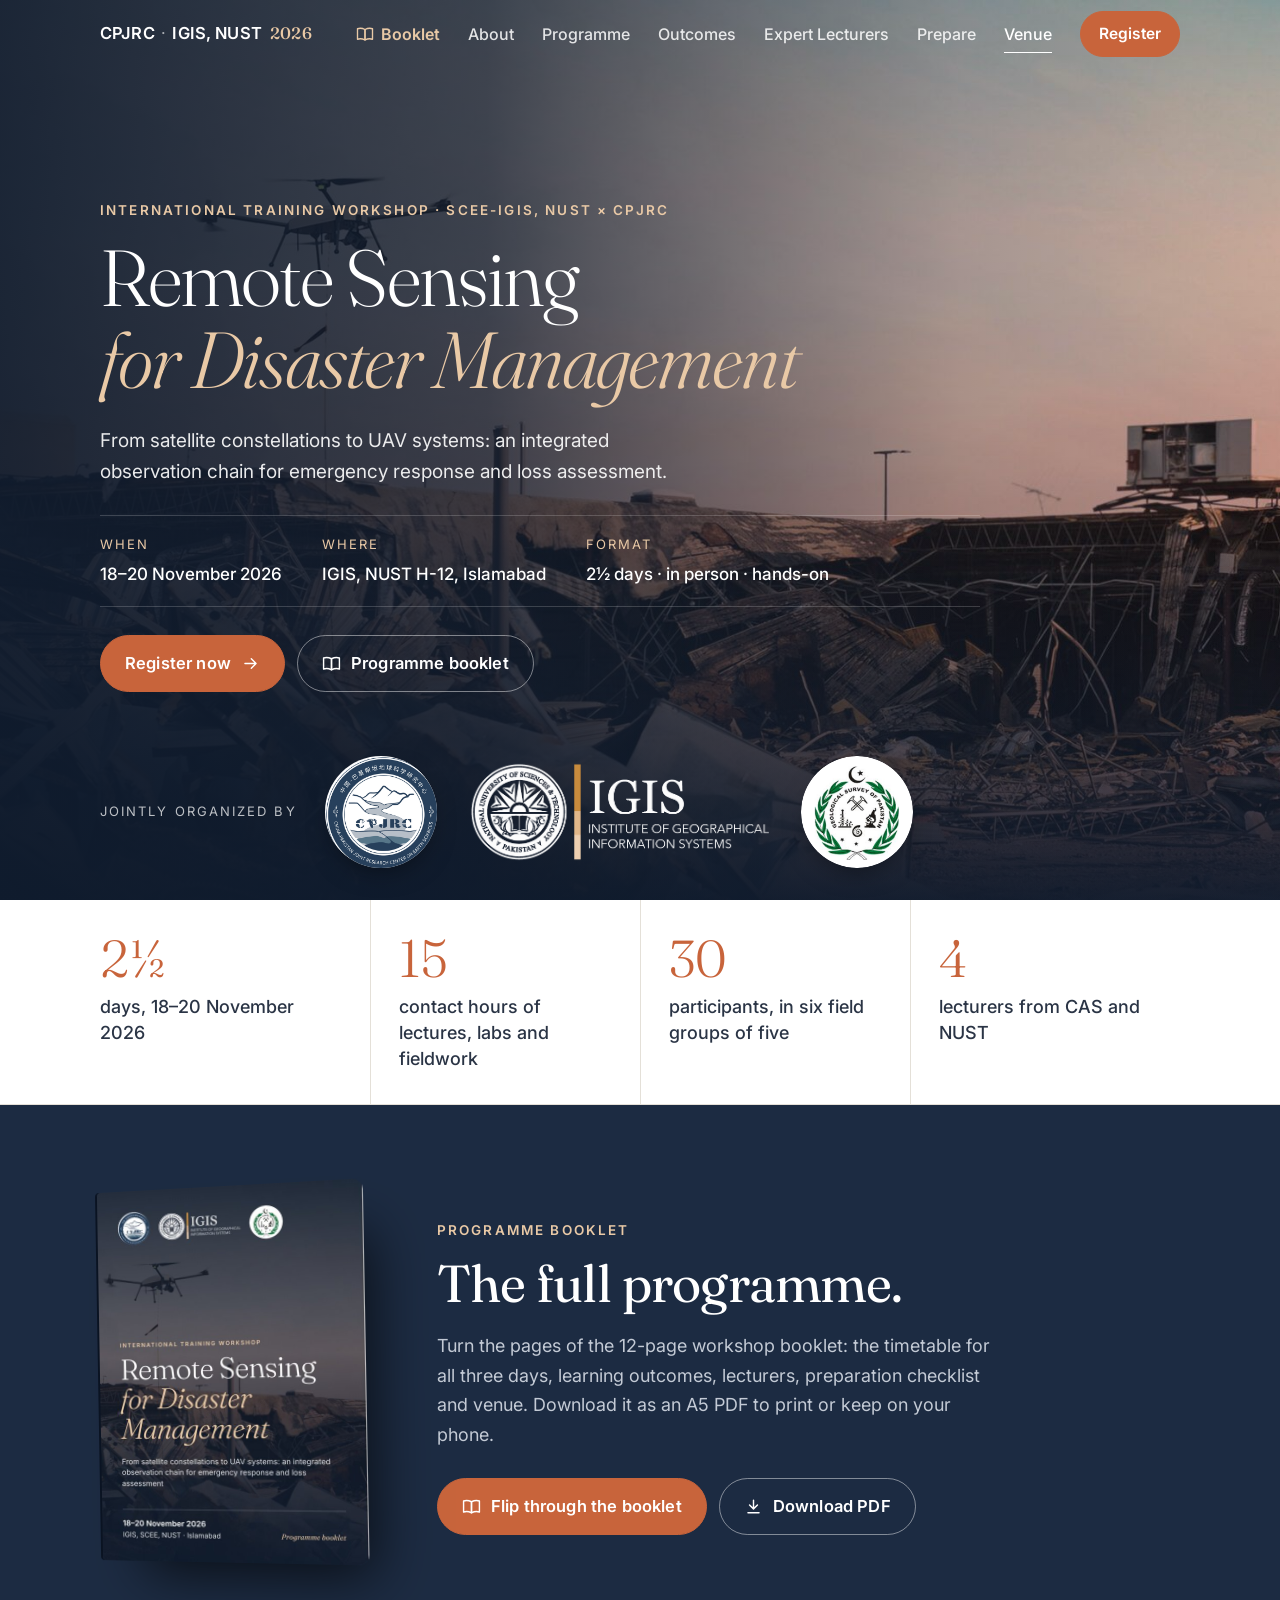
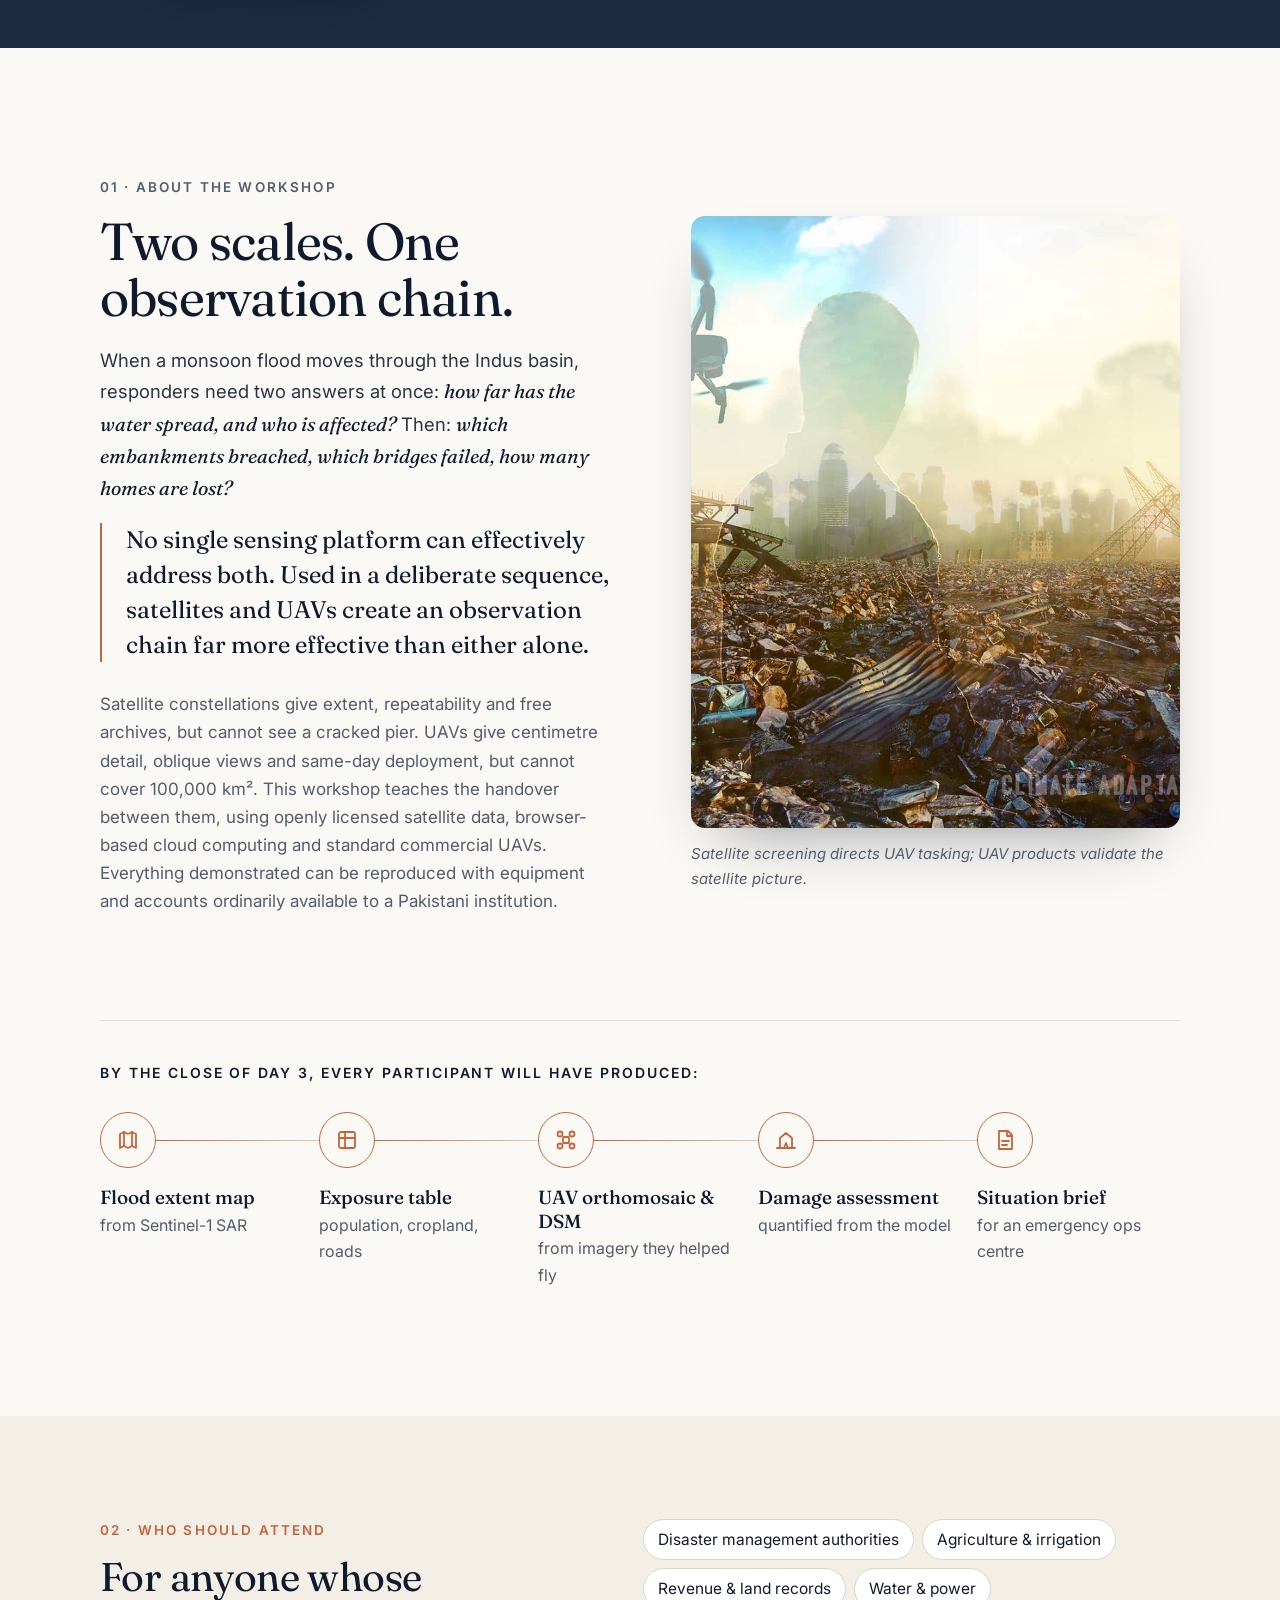
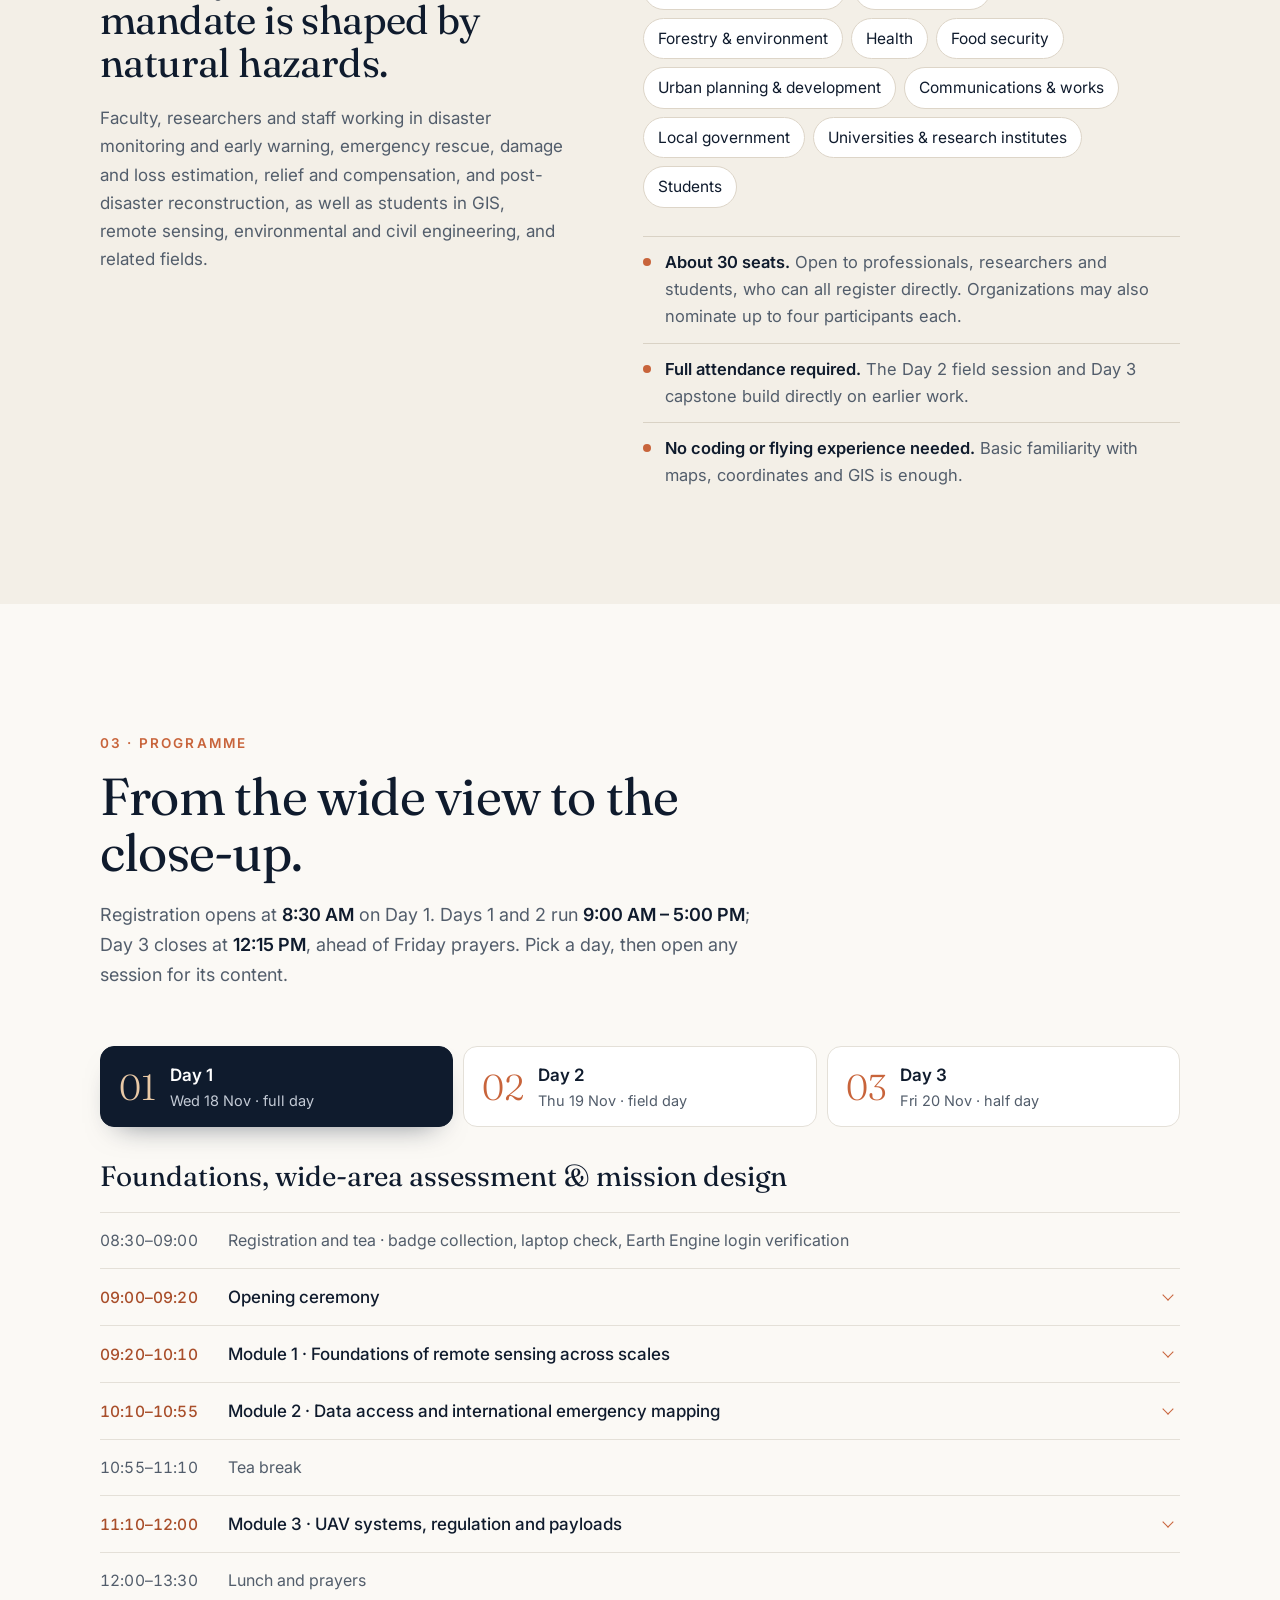
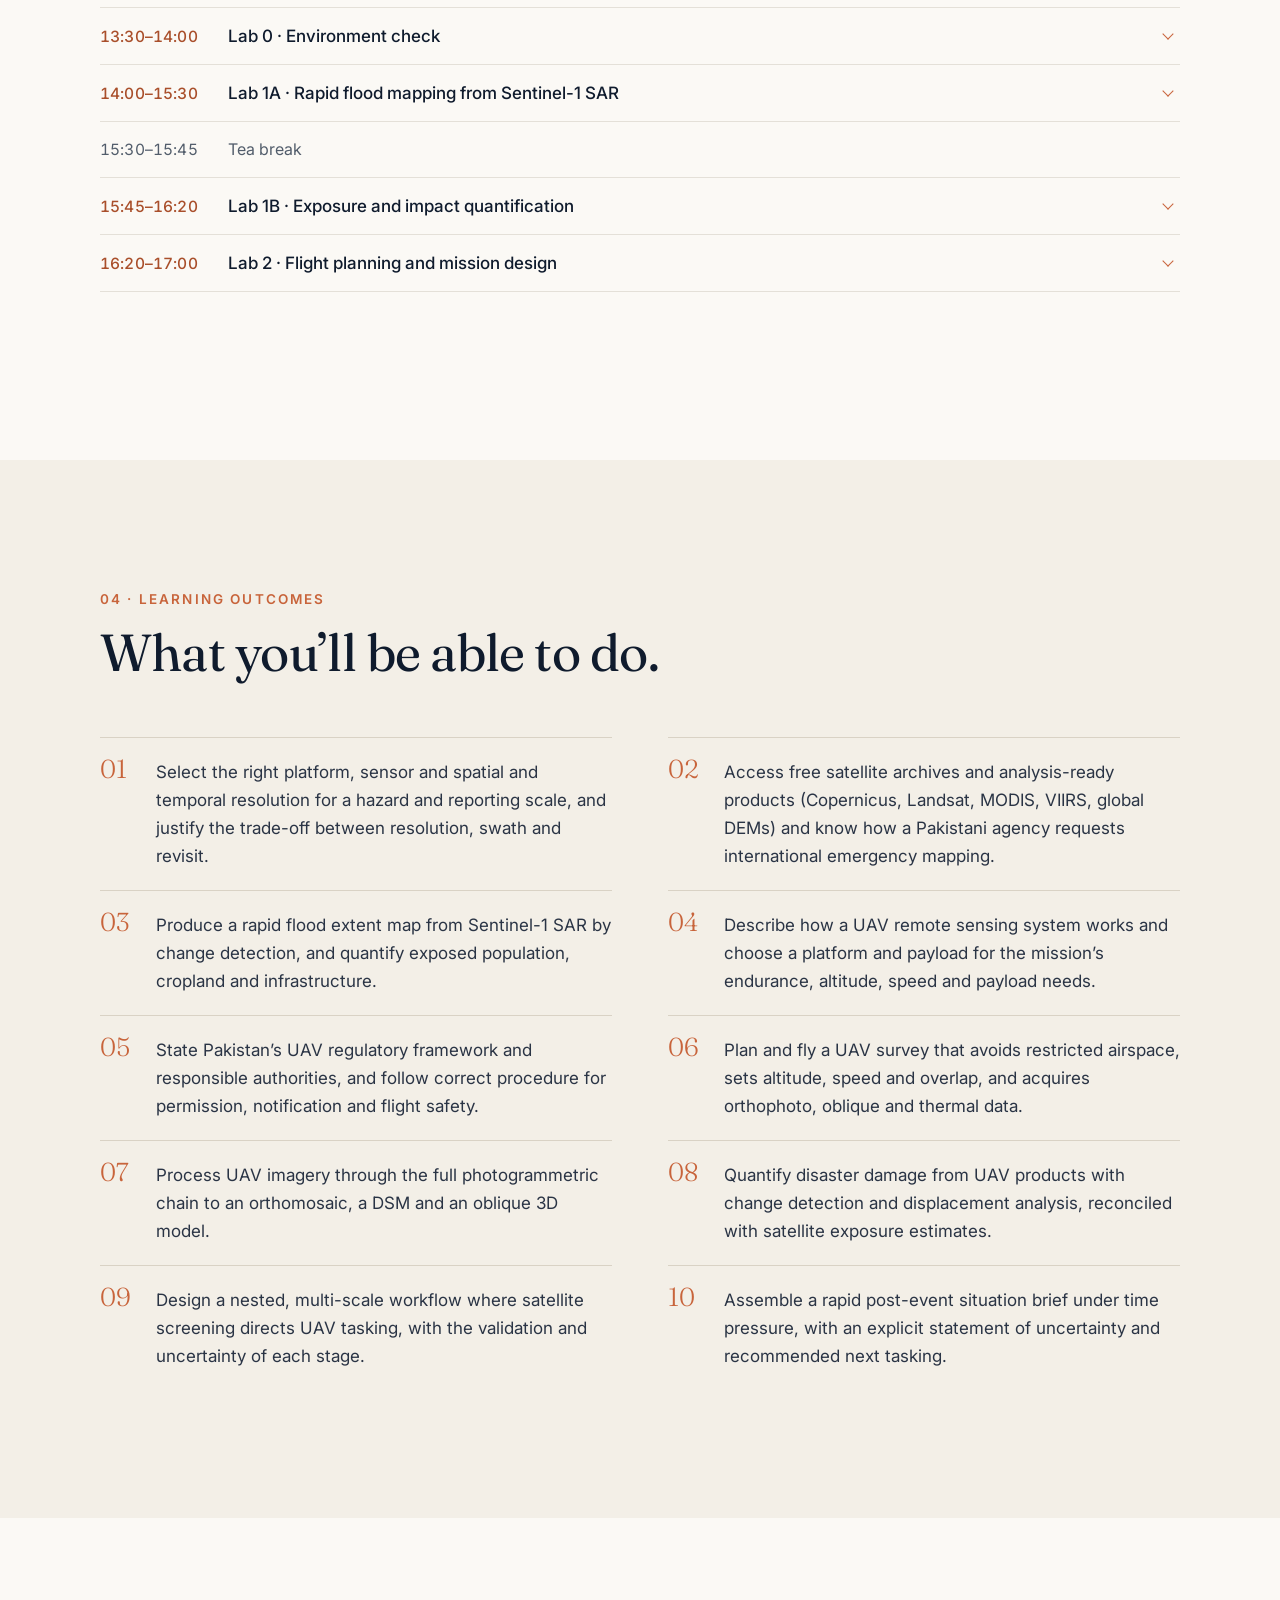
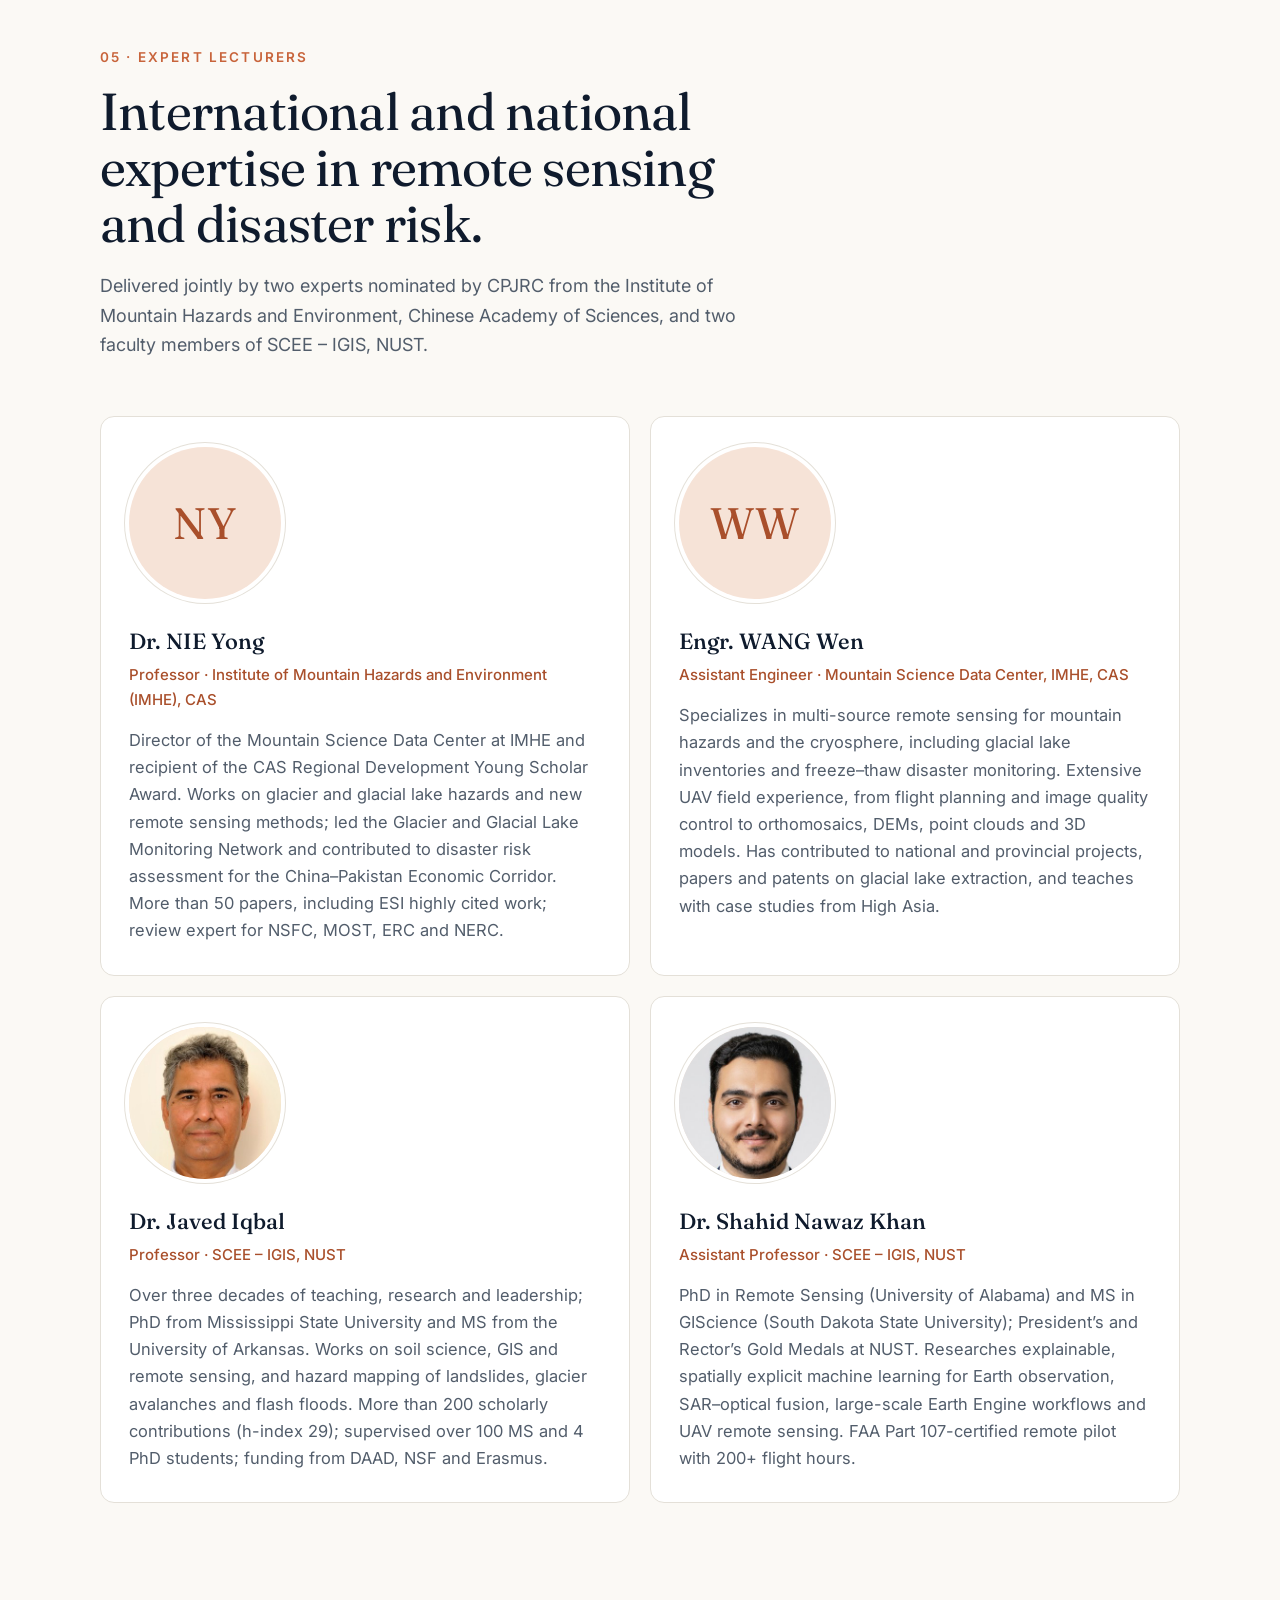
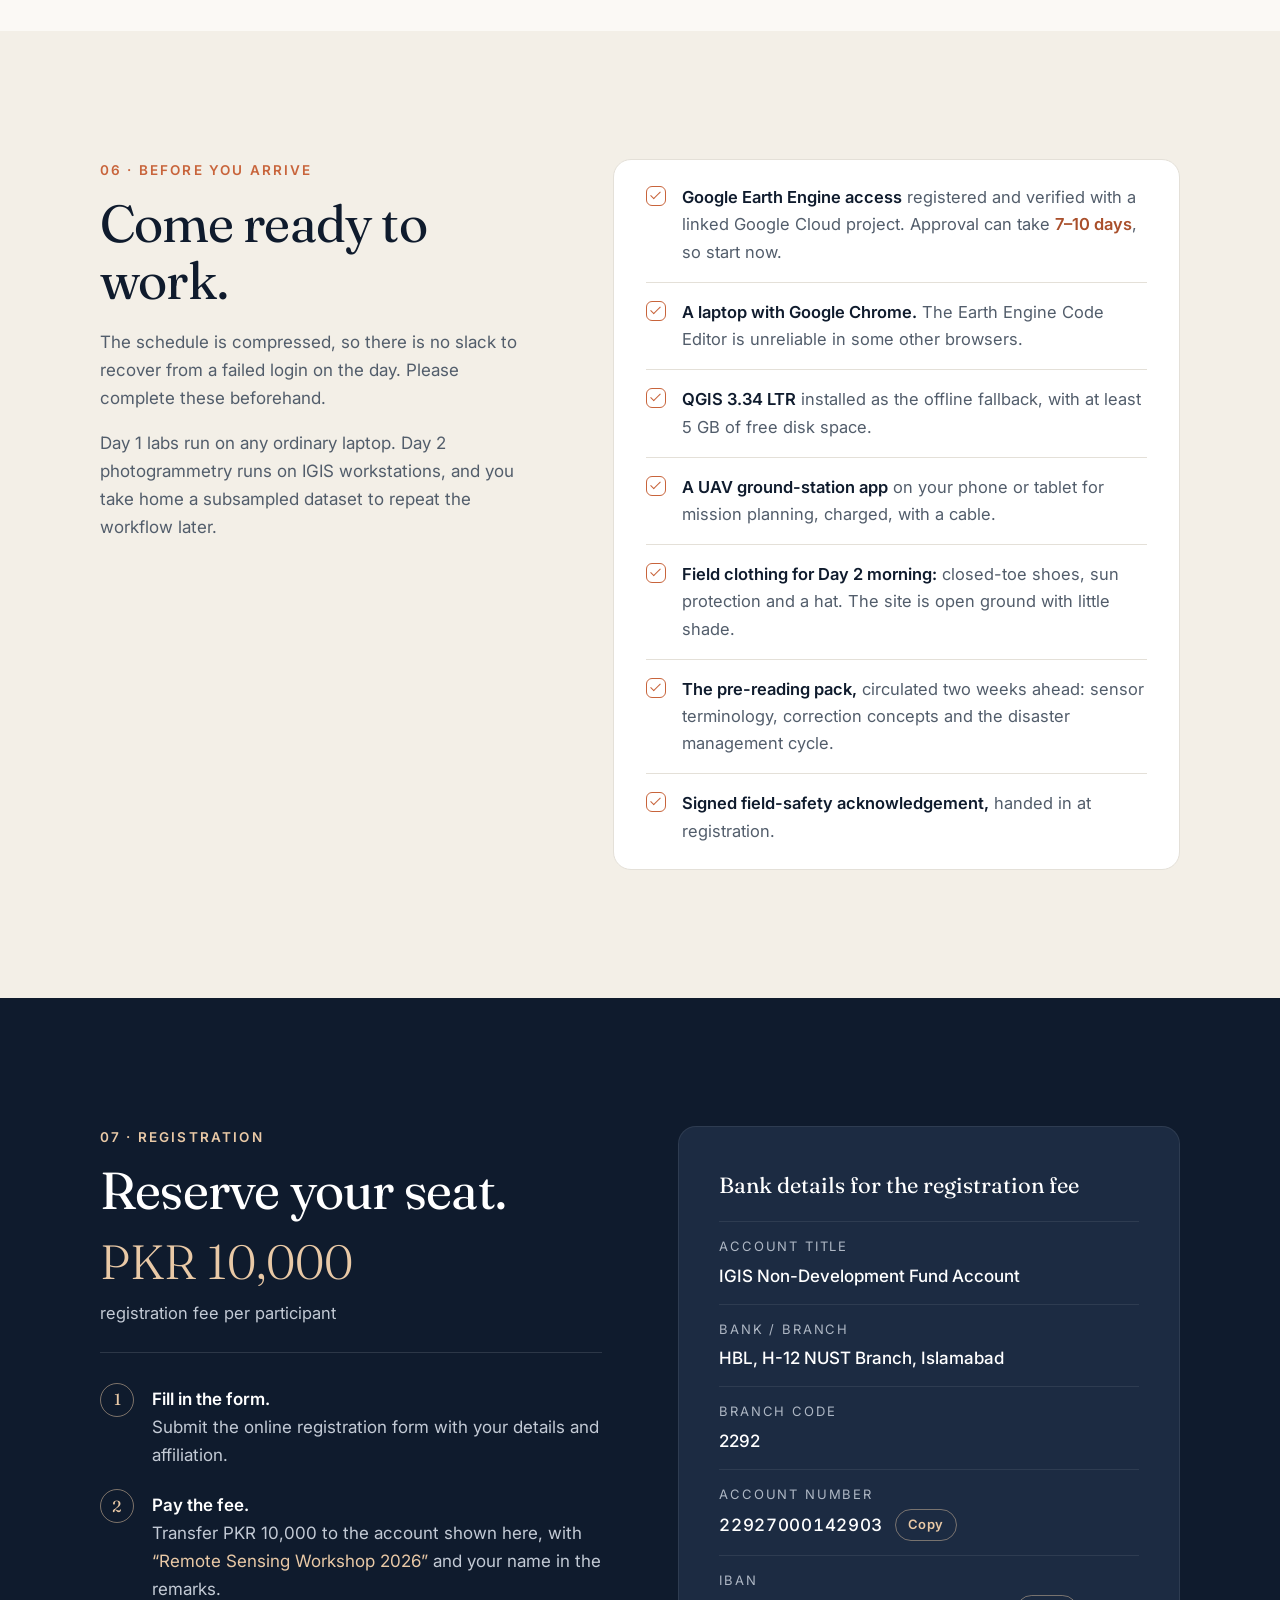
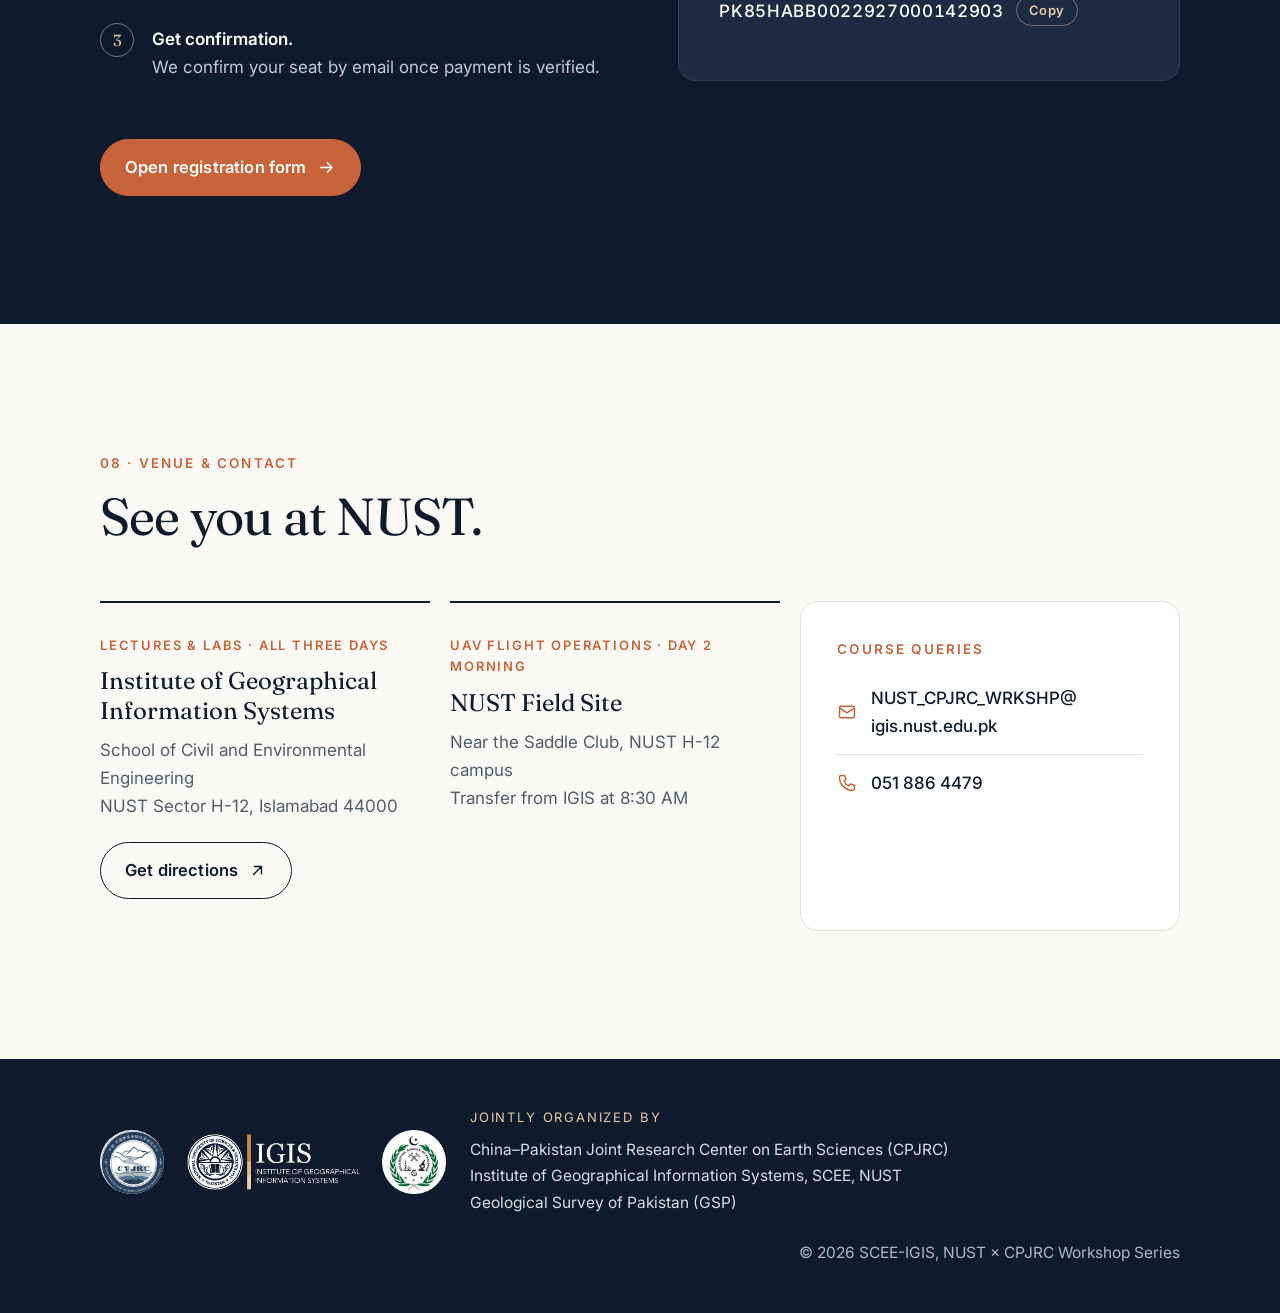
==== index.html @ a6a458dd "Add Dr. Shahid Nawaz Khan's photo to the lecturer cards and booklet Co-Authored-By: Claude Opus 5.5 " ====
<!DOCTYPE html>
<html lang="en">
<head>
  <meta charset="UTF-8">
  <meta name="viewport" content="width=device-width, initial-scale=1">
  <title>Remote Sensing for Disaster Management · 18–20 Nov 2026 | SCEE-IGIS, NUST × CPJRC</title>
  <meta name="description" content="International training workshop at NUST, Islamabad, 18–20 November 2026: from satellite constellations to UAV systems, an integrated observation chain for emergency response and loss assessment.">
  <meta name="keywords" content="remote sensing, UAV, drone, satellite, Sentinel-1, flood mapping, disaster management, NUST, CPJRC, IGIS, SCEE, training, workshop">
  <meta name="theme-color" content="#0f1b2d">
  <link rel="canonical" href="https://nustcpjrcworkshopseries.github.io/">
  <meta property="og:title" content="Remote Sensing for Disaster Management · 18–20 November 2026">
  <meta property="og:description" content="From satellite constellations to UAV systems: an integrated observation chain for emergency response and loss assessment. SCEE-IGIS, NUST × CPJRC, Islamabad.">
  <meta property="og:image" content="https://nustcpjrcworkshopseries.github.io/assets/hero.jpg">
  <link rel="icon" href="assets/cpjrc-logo.png">

  <link rel="preconnect" href="https://fonts.googleapis.com">
  <link rel="preconnect" href="https://fonts.gstatic.com" crossorigin>
  <link href="https://fonts.googleapis.com/css2?family=Fraunces:ital,opsz,wght@0,9..144,300;0,9..144,400;0,9..144,500;1,9..144,300;1,9..144,400&family=Inter:wght@400;500;600&display=swap" rel="stylesheet">
  <link rel="stylesheet" href="styles.css">
  <script src="script.js" defer></script>

  <!-- Google Analytics -->
  <script async src="https://www.googletagmanager.com/gtag/js?id=G-6XDB3C724Z"></script>
  <script>
    window.dataLayer = window.dataLayer || [];
    function gtag(){dataLayer.push(arguments);}
    gtag('consent', 'default', {
      'ad_storage': 'denied',
      'analytics_storage': 'denied',
      'ad_user_data': 'denied',
      'ad_personalization': 'denied'
    });
    gtag('js', new Date());
    gtag('config', 'G-6XDB3C724Z');
  </script>
</head>
<body>
  <a href="#main" class="skip-link">Skip to content</a>

  <!-- ============ Navigation ============ -->
  <header class="nav" id="nav">
    <div class="nav__inner">
      <a href="#top" class="nav__brand" aria-label="Back to top">
        <span>CPJRC <em>·</em> IGIS, NUST <b>2026</b></span>
      </a>
      <button class="nav__toggle" id="nav-toggle" aria-label="Open menu" aria-expanded="false" aria-controls="nav-links">
        <span></span><span></span>
      </button>
      <nav class="nav__links" id="nav-links" aria-label="Main">
        <a href="booklet/" class="nav__booklet"><svg viewBox="0 0 24 24" aria-hidden="true"><path d="M2 5c3-1 6-1 10 1v14c-4-2-7-2-10-1z"/><path d="M22 5c-3-1-6-1-10 1v14c4-2 7-2 10-1z"/></svg>Booklet</a>
        <a href="#about">About</a>
        <a href="#programme">Programme</a>
        <a href="#outcomes">Outcomes</a>
        <a href="#lecturers">Expert Lecturers</a>
        <a href="#prepare">Prepare</a>
        <a href="#venue">Venue</a>
        <a href="#register" class="btn btn--small">Register</a>
      </nav>
    </div>
  </header>

  <!-- ============ Hero ============ -->
  <section class="hero" id="top">
    <div class="hero__media" aria-hidden="true"></div>
    <div class="hero__inner">
      <p class="eyebrow eyebrow--light">International Training Workshop · SCEE-IGIS, NUST × CPJRC</p>
      <h1 class="hero__title">Remote Sensing <span>for Disaster Management</span></h1>
      <p class="hero__lead">From satellite constellations to UAV systems: an integrated observation chain for emergency response and loss assessment.</p>

      <dl class="hero__meta">
        <div><dt>When</dt><dd data-event-dates>18–20 November 2026</dd></div>
        <div><dt>Where</dt><dd>IGIS, NUST H-12, Islamabad</dd></div>
        <div><dt>Format</dt><dd>2½ days · in person · hands-on</dd></div>
      </dl>

      <div class="hero__actions">
        <a href="https://forms.office.com/r/2FzquZWw0f" class="btn" target="_blank" rel="noopener">
          Register now
          <svg viewBox="0 0 24 24" aria-hidden="true"><path d="M5 12h14m-6-6 6 6-6 6"/></svg>
        </a>
        <a href="booklet/" class="btn btn--ghost">
          <svg viewBox="0 0 24 24" aria-hidden="true"><path d="M2 5c3-1 6-1 10 1v14c-4-2-7-2-10-1z"/><path d="M22 5c-3-1-6-1-10 1v14c4-2 7-2 10-1z"/></svg>
          Programme booklet
        </a>
      </div>

      <div class="countdown" id="countdown" hidden aria-live="off">
        <div><span data-unit="d">00</span><small>Days</small></div>
        <div><span data-unit="h">00</span><small>Hours</small></div>
        <div><span data-unit="m">00</span><small>Minutes</small></div>
        <div><span data-unit="s">00</span><small>Seconds</small></div>
      </div>
    </div>

    <div class="hero__org">
      <p>Jointly organized by</p>
      <ul>
        <li class="org-tile org-tile--cpjrc"><img src="assets/cpjrc-logo.png" alt="CPJRC, China–Pakistan Joint Research Center on Earth Sciences" width="112" height="112"></li>
        <li class="org-tile org-tile--igis"><img src="assets/igis-logo-white.png" alt="IGIS, Institute of Geographical Information Systems, NUST" width="312" height="104"></li>
        <li class="org-tile org-tile--gsp"><img src="assets/gsp-logo.png" alt="GSP, Geological Survey of Pakistan" width="112" height="112"></li>
      </ul>
    </div>
  </section>

  <main id="main">

    <!-- ============ Facts ============ -->
    <section class="facts" aria-label="At a glance">
      <div class="wrap facts__grid">
        <div><strong>2½</strong><span>days, 18–20 November 2026</span></div>
        <div><strong>15</strong><span>contact hours of lectures, labs and fieldwork</span></div>
        <div><strong>30</strong><span>participants, in six field groups of five</span></div>
        <div><strong>4</strong><span>lecturers from CAS and NUST</span></div>
      </div>
    </section>

    <!-- ============ Programme booklet ============ -->
    <section class="booklet-band" id="booklet" aria-labelledby="booklet-title">
      <div class="wrap booklet-band__inner">
        <a class="booklet-band__cover" href="booklet/" aria-label="Open the programme booklet">
          <img src="assets/booklet-cover.jpg" alt="Cover of the programme booklet" width="420" height="594" loading="lazy">
        </a>
        <div class="booklet-band__text">
          <p class="eyebrow eyebrow--light">Programme booklet</p>
          <h2 id="booklet-title" class="section__title">The full programme.</h2>
          <p>Turn the pages of the 12-page workshop booklet: the timetable for all three days, learning outcomes, lecturers, preparation checklist and venue. Download it as an A5 PDF to print or keep on your phone.</p>
          <div class="booklet-band__actions">
            <a href="booklet/" class="btn">
              <svg viewBox="0 0 24 24" aria-hidden="true"><path d="M2 5c3-1 6-1 10 1v14c-4-2-7-2-10-1z"/><path d="M22 5c-3-1-6-1-10 1v14c4-2 7-2 10-1z"/></svg>
              Flip through the booklet
            </a>
            <a href="booklet/programme-booklet.pdf" class="btn btn--ghost" download>
              <svg viewBox="0 0 24 24" aria-hidden="true"><path d="M12 4v11m-5-5 5 5 5-5M5 20h14"/></svg>
              Download PDF
            </a>
          </div>
        </div>
      </div>
    </section>

    <!-- ============ About ============ -->
    <section class="section" id="about">
      <div class="wrap about">
        <div class="about__text">
          <p class="eyebrow">01 · About the workshop</p>
          <h2 class="section__title">Two scales. One observation chain.</h2>
          <p class="about__lede">When a monsoon flood moves through the Indus basin, responders need two answers at once: <em>how far has the water spread, and who is affected?</em> Then: <em>which embankments breached, which bridges failed, how many homes are lost?</em></p>
          <blockquote class="about__quote">
            No single sensing platform can effectively address both. Used in a deliberate sequence, satellites and UAVs create an observation chain far more effective than either alone.
          </blockquote>
          <p>Satellite constellations give extent, repeatability and free archives, but cannot see a cracked pier. UAVs give centimetre detail, oblique views and same-day deployment, but cannot cover 100,000 km². This workshop teaches the handover between them, using openly licensed satellite data, browser-based cloud computing and standard commercial UAVs. Everything demonstrated can be reproduced with equipment and accounts ordinarily available to a Pakistani institution.</p>
        </div>
        <figure class="about__figure">
          <img src="assets/field.jpg" alt="A drone surveying terrain for disaster response" loading="lazy" width="1680" height="1123">
          <figcaption>Satellite screening directs UAV tasking; UAV products validate the satellite picture.</figcaption>
        </figure>
      </div>

      <div class="wrap">
        <div class="chain">
          <p class="chain__intro">By the close of Day 3, every participant will have produced:</p>
          <ol class="chain__list">
            <li><span class="chain__icon"><svg viewBox="0 0 24 24" aria-hidden="true"><path d="M4 6l4-2 4 2 4-2 4 2v14l-4-2-4 2-4-2-4 2z"/><path d="M8 4v14M16 4v14"/></svg></span><b>Flood extent map</b><span>from Sentinel-1 SAR</span></li>
            <li><span class="chain__icon"><svg viewBox="0 0 24 24" aria-hidden="true"><rect x="4" y="4" width="16" height="16" rx="2"/><path d="M4 10h16M10 4v16"/></svg></span><b>Exposure table</b><span>population, cropland, roads</span></li>
            <li><span class="chain__icon"><svg viewBox="0 0 24 24" aria-hidden="true"><circle cx="6" cy="6" r="2.5"/><circle cx="18" cy="6" r="2.5"/><circle cx="6" cy="18" r="2.5"/><circle cx="18" cy="18" r="2.5"/><rect x="9" y="9" width="6" height="6" rx="1"/></svg></span><b>UAV orthomosaic &amp; DSM</b><span>from imagery they helped fly</span></li>
            <li><span class="chain__icon"><svg viewBox="0 0 24 24" aria-hidden="true"><path d="M3 20h18M6 20V10l6-5 6 5v10"/><path d="m10 20 2-5 2 5"/></svg></span><b>Damage assessment</b><span>quantified from the model</span></li>
            <li><span class="chain__icon"><svg viewBox="0 0 24 24" aria-hidden="true"><path d="M6 3h9l4 4v14H6z"/><path d="M14 3v5h5M9 13h7M9 17h5"/></svg></span><b>Situation brief</b><span>for an emergency ops centre</span></li>
          </ol>
        </div>
      </div>
    </section>

    <!-- ============ Who should attend ============ -->
    <section class="section section--tint section--tight" id="audience">
      <div class="wrap audience-band">
        <div>
          <p class="eyebrow">02 · Who should attend</p>
          <h2 class="section__title section__title--sm">For anyone whose mandate is shaped by natural hazards.</h2>
          <p class="muted">Faculty, researchers and staff working in disaster monitoring and early warning, emergency rescue, damage and loss estimation, relief and compensation, and post-disaster reconstruction, as well as students in GIS, remote sensing, environmental and civil engineering, and related fields.</p>
        </div>
        <div>
          <ul class="chips" aria-label="Departments">
            <li>Disaster management authorities</li>
            <li>Agriculture &amp; irrigation</li>
            <li>Revenue &amp; land records</li>
            <li>Water &amp; power</li>
            <li>Forestry &amp; environment</li>
            <li>Health</li>
            <li>Food security</li>
            <li>Urban planning &amp; development</li>
            <li>Communications &amp; works</li>
            <li>Local government</li>
            <li>Universities &amp; research institutes</li>
            <li>Students</li>
          </ul>
          <ul class="notes">
            <li><b>About 30 seats.</b> Open to professionals, researchers and students, who can all register directly. Organizations may also nominate up to four participants each.</li>
            <li><b>Full attendance required.</b> The Day 2 field session and Day 3 capstone build directly on earlier work.</li>
            <li><b>No coding or flying experience needed.</b> Basic familiarity with maps, coordinates and GIS is enough.</li>
          </ul>
        </div>
      </div>
    </section>

    <!-- ============ Programme ============ -->
    <section class="section" id="programme">
      <div class="wrap">
        <div class="section__head">
          <p class="eyebrow">03 · Programme</p>
          <h2 class="section__title">From the wide view to the close-up.</h2>
          <p class="section__intro">Registration opens at <strong>8:30 AM</strong> on Day 1. Days 1 and 2 run <strong>9:00 AM – 5:00 PM</strong>; Day 3 closes at <strong>12:15 PM</strong>, ahead of Friday prayers. Pick a day, then open any session for its content.</p>
        </div>

        <div class="day-tabs" role="tablist" aria-label="Programme days" hidden>
          <button type="button" role="tab" id="tab-day1" aria-controls="day1" aria-selected="true"><span class="day-tabs__num">01</span><span class="day-tabs__text"><b>Day 1</b><small>Wed 18 Nov · full day</small></span></button>
          <button type="button" role="tab" id="tab-day2" aria-controls="day2" aria-selected="false" tabindex="-1"><span class="day-tabs__num">02</span><span class="day-tabs__text"><b>Day 2</b><small>Thu 19 Nov · field day</small></span></button>
          <button type="button" role="tab" id="tab-day3" aria-controls="day3" aria-selected="false" tabindex="-1"><span class="day-tabs__num">03</span><span class="day-tabs__text"><b>Day 3</b><small>Fri 20 Nov · half day</small></span></button>
        </div>

        <ol class="days">
          <!-- Day 1 -->
          <li class="day" id="day1" role="tabpanel" aria-labelledby="tab-day1">
            <div class="day__label">
              <span class="day__num">01</span>
              <span class="day__tag">Wed · 18 Nov</span>
            </div>
            <div class="day__body">
              <h3>Foundations, wide-area assessment &amp; mission design</h3>
              <ol class="slots">
                <li class="slot slot--break"><time>08:30–09:00</time><span>Registration and tea · badge collection, laptop check, Earth Engine login verification</span></li>
                <li class="slot"><details><summary><time>09:00–09:20</time><span>Opening ceremony</span></summary>
                  <p>Welcome address, workshop inauguration, and statement of course objectives.</p></details></li>
                <li class="slot"><details><summary><time>09:20–10:10</time><span>Module 1 · Foundations of remote sensing across scales</span></summary>
                  <p>Passive versus active sensing. The resolution quartet (spatial, spectral, temporal, radiometric) and why all four cannot be maximized at once. The swath-versus-resolution trade-off. What “large-scale” changes: data volume, radiometric consistency, cloud cover and processing throughput. The continuum from satellite constellations to manned aerial surveys, UAVs and ground surveys, and the reporting scale each supports. Where Earth observation enters each phase of the disaster management cycle.</p></details></li>
                <li class="slot"><details><summary><time>10:10–10:55</time><span>Module 2 · Data access and international emergency mapping</span></summary>
                  <p>Sentinel-1, -2 and -3; Landsat 8 and 9; MODIS and VIIRS; GPM IMERG; Copernicus and NASADEM elevation models; when commercial very-high-resolution tasking is justified. Revisit arithmetic under monsoon cloud. Analysis-Ready Data and the workload it removes. Live walkthrough of the Copernicus Data Space Ecosystem and the Google Earth Engine catalogue. The International Charter “Space and Major Disasters”, Copernicus EMS Rapid Mapping, Sentinel Asia and UN-SPIDER, with emphasis on how a Pakistani agency requests activation and realistic delivery timelines.</p></details></li>
                <li class="slot slot--break"><time>10:55–11:10</time><span>Tea break</span></li>
                <li class="slot"><details><summary><time>11:10–12:00</time><span>Module 3 · UAV systems, regulation and payloads</span></summary>
                  <p>Definition, development and characteristics of UAVs. System composition: airframe, propulsion, flight controller, GNSS and IMU, datalink, ground control station and payload. Fixed-wing, multirotor and hybrid VTOL configurations, and platform selection by flight time, altitude, speed, payload capacity and integration. Imaging principles of optical, multispectral, thermal and LiDAR payloads. Regulations and responsible authorities in Pakistan; procedures for permission, notification, restricted airspace and flight logging. UAVs across the disaster cycle compared with traditional survey and satellite observation.</p></details></li>
                <li class="slot slot--break"><time>12:00–13:30</time><span>Lunch and prayers</span></li>
                <li class="slot"><details><summary><time>13:30–14:00</time><span>Lab 0 · Environment check</span></summary>
                  <p>Orientation to the Earth Engine Code Editor, the shared script repository, running a first script and troubleshooting logins. An offline data package for anyone whose access has failed.</p></details></li>
                <li class="slot"><details><summary><time>14:00–15:30</time><span>Lab 1A · Rapid flood mapping from Sentinel-1 SAR</span></summary>
                  <p>Why SAR for floods: cloud penetration and the specular reflection of open water. Pre- and post-event Sentinel-1 GRD imagery in VV polarization; speckle filtering; change-detection ratio and histogram thresholding; terrain masking with slope and Height Above Nearest Drainage to suppress radar-shadow false positives. Output: a flood extent layer for the August–September 2022 Sindh floods.</p></details></li>
                <li class="slot slot--break"><time>15:30–15:45</time><span>Tea break</span></li>
                <li class="slot"><details><summary><time>15:45–16:20</time><span>Lab 1B · Exposure and impact quantification</span></summary>
                  <p>Intersecting flood extent with WorldPop population, ESA WorldCover cropland and OpenStreetMap roads and settlements to build a district-wise exposure table. Error sources (permanent water, under-detected urban flooding, vegetated floodplain) and identifying the sub-areas where those limits justify an aerial survey.</p></details></li>
                <li class="slot"><details><summary><time>16:20–17:00</time><span>Lab 2 · Flight planning and mission design</span></summary>
                  <p>Formulating a survey flight plan: area, sensor, forward and side overlap, ground sample distance, efficiency, accuracy and safety. Delineating the flight area around prohibited and restricted zones; setting altitude and speed against sensor, terrain and overlap; automatic route generation and manual adjustment. Each group plans the mission it will fly on Day 2 for instructor review. Field safety and pre-flight briefing issued.</p></details></li>
              </ol>
            </div>
          </li>

          <!-- Day 2 -->
          <li class="day" id="day2" role="tabpanel" aria-labelledby="tab-day2">
            <div class="day__label">
              <span class="day__num">02</span>
              <span class="day__tag">Thu · 19 Nov</span>
            </div>
            <div class="day__body">
              <h3>Field operations &amp; UAV data processing</h3>
              <ol class="slots">
                <li class="slot"><details><summary><time>08:30–09:00</time><span>Transfer and pre-flight briefing</span></summary>
                  <p>Transfer to the NUST field site. Airspace and site status, weather and wind limits, emergency procedures, lost-link and return-to-home behaviour, crew roles and the go/no-go decision. Aircraft and battery checks, compass and IMU calibration, ground control point layout.</p></details></li>
                <li class="slot slot--field"><details><summary><time>09:00–11:30</time><span>Field practical · UAV flight operations</span></summary>
                  <p>Groups rotate through supervised stations: basic manual handling; emergency take-off and landing, including over uneven terrain; one-click return-to-home configuration; execution of the planned mission. Multi-source acquisition of a nadir orthophoto block, an oblique block and thermal infrared coverage of the same area, plus a ground control point survey.</p></details></li>
                <li class="slot"><details><summary><time>11:30–12:00</time><span>Data offload and quality check</span></summary>
                  <p>On-site verification of coverage, overlap and image quality; completing the flight log; transferring imagery to the processing workstations.</p></details></li>
                <li class="slot slot--break"><time>12:00–13:30</time><span>Lunch and prayers · return to IGIS</span></li>
                <li class="slot"><details><summary><time>13:30–15:15</time><span>Lab 3A · Photogrammetric processing</span></summary>
                  <p>UAV data products and the processing chain: POS data organization; image pre-processing and quality screening; rapid stitching for first-look products; alignment, registration and correction; dense reconstruction; DSM and orthomosaic generation; georeferencing to ground control and accuracy reporting; export. A rapid field product compared with a fully processed one, and the time cost of each.</p></details></li>
                <li class="slot slot--break"><time>15:15–15:30</time><span>Tea break</span></li>
                <li class="slot"><details><summary><time>15:30–17:00</time><span>Lab 3B · 3D modelling and damage quantification</span></summary>
                  <p>Oblique photogrammetry from acquisition through checking, import, adjustment, modelling and output. Change detection between epochs for rapid loss assessment; landslide displacement from differenced surface models; building damage classes and damaged road length. Reconciling these figures with the satellite exposure table from Lab 1.</p></details></li>
              </ol>
              <p class="day__note">If weather or airspace prevents flying, a pre-flown reference dataset is staged in advance so the processing labs run as planned.</p>
            </div>
          </li>

          <!-- Day 3 -->
          <li class="day" id="day3" role="tabpanel" aria-labelledby="tab-day3">
            <div class="day__label">
              <span class="day__num">03</span>
              <span class="day__tag">Fri · 20 Nov · half day</span>
            </div>
            <div class="day__body">
              <h3>Integration, case studies &amp; rapid-response simulation</h3>
              <ol class="slots">
                <li class="slot"><details><summary><time>09:00–09:35</time><span>Module 4 · Integrating the observation chain</span></summary>
                  <p>Designing a nested assessment: satellite screening to bound the event, coarse exposure estimation to prioritize, UAV tasking of priority sub-areas, and ground validation. Where the handovers sit in time, who authorizes each, and the realistic latency of each stage. UAV surveys as reference data for validating satellite classifications, and the sampling design that makes this valid. Propagating uncertainty, and reporting a figure that will be challenged in a compensation process.</p></details></li>
                <li class="slot"><details><summary><time>09:35–10:15</time><span>Applied case studies</span></summary>
                  <ul>
                    <li>Flood risk assessment of Attabad Lake using a scenario-based approach for disaster preparedness.</li>
                    <li>Scenario-based HEC-RAS 2D unsteady flow analysis of Shisper Lake for GLOF risk assessment.</li>
                    <li>Riverine flood assessment in Jhang district in relation to ENSO and summer monsoon rainfall over the Upper Indus Basin.</li>
                  </ul></details></li>
                <li class="slot slot--break"><time>10:15–10:30</time><span>Tea break · scenario cards and data packages distributed</span></li>
                <li class="slot slot--field"><details><summary><time>10:30–11:45</time><span>Capstone · Rapid-response simulation</span></summary>
                  <p>Six groups of five each have 45 minutes to build a four-slide rapid assessment brief: a satellite-derived event footprint, an exposure table, a UAV tasking plan with priority areas, flight time and crew estimate, and a confidence statement with recommended next tasking. Four minutes per group to present. Scenarios: monsoon flooding in Dera Ghazi Khan, a GLOF in Hunza, an earthquake near Muzaffarabad, multi-season drought in Tharparkar, urban flooding in Karachi, and post-flood reconstruction tracking in Sindh.</p></details></li>
                <li class="slot"><details><summary><time>11:45–12:15</time><span>Communication, summary and closing</span></summary>
                  <p>Data sharing and interoperability: Pak-NSDI, inter-agency arrangements, custody of UAV imagery and remaining gaps. Self-study packages and the follow-up online clinic. Feedback, course summary, remarks by dignitaries, certificates and group photograph.</p></details></li>
              </ol>
            </div>
          </li>
        </ol>
      </div>
    </section>

    <!-- ============ Outcomes ============ -->
    <section class="section section--tint" id="outcomes">
      <div class="wrap">
        <div class="section__head">
          <p class="eyebrow">04 · Learning outcomes</p>
          <h2 class="section__title">What you’ll be able to do.</h2>
        </div>
        <ol class="outcomes">
          <li>Select the right platform, sensor and spatial and temporal resolution for a hazard and reporting scale, and justify the trade-off between resolution, swath and revisit.</li>
          <li>Access free satellite archives and analysis-ready products (Copernicus, Landsat, MODIS, VIIRS, global DEMs) and know how a Pakistani agency requests international emergency mapping.</li>
          <li>Produce a rapid flood extent map from Sentinel-1 SAR by change detection, and quantify exposed population, cropland and infrastructure.</li>
          <li>Describe how a UAV remote sensing system works and choose a platform and payload for the mission’s endurance, altitude, speed and payload needs.</li>
          <li>State Pakistan’s UAV regulatory framework and responsible authorities, and follow correct procedure for permission, notification and flight safety.</li>
          <li>Plan and fly a UAV survey that avoids restricted airspace, sets altitude, speed and overlap, and acquires orthophoto, oblique and thermal data.</li>
          <li>Process UAV imagery through the full photogrammetric chain to an orthomosaic, a DSM and an oblique 3D model.</li>
          <li>Quantify disaster damage from UAV products with change detection and displacement analysis, reconciled with satellite exposure estimates.</li>
          <li>Design a nested, multi-scale workflow where satellite screening directs UAV tasking, with the validation and uncertainty of each stage.</li>
          <li>Assemble a rapid post-event situation brief under time pressure, with an explicit statement of uncertainty and recommended next tasking.</li>
        </ol>
      </div>
    </section>

    <!-- ============ Expert Lecturers ============ -->
    <section class="section" id="lecturers">
      <div class="wrap">
        <div class="section__head">
          <p class="eyebrow">05 · Expert Lecturers</p>
          <h2 class="section__title">International and national expertise in remote sensing and disaster risk.</h2>
          <p class="section__intro">Delivered jointly by two experts nominated by CPJRC from the Institute of Mountain Hazards and Environment, Chinese Academy of Sciences, and two faculty members of SCEE – IGIS, NUST.</p>
        </div>
        <ul class="faculty">
          <li class="person">
            <span class="person__mono" aria-hidden="true">NY</span>
            <h3>Dr. NIE Yong</h3>
            <p class="person__role">Professor · Institute of Mountain Hazards and Environment (IMHE), CAS</p>
            <p>Director of the Mountain Science Data Center at IMHE and recipient of the CAS Regional Development Young Scholar Award. Works on glacier and glacial lake hazards and new remote sensing methods; led the Glacier and Glacial Lake Monitoring Network and contributed to disaster risk assessment for the China–Pakistan Economic Corridor. More than 50 papers, including ESI highly cited work; review expert for NSFC, MOST, ERC and NERC.</p>
          </li>
          <li class="person">
            <span class="person__mono" aria-hidden="true">WW</span>
            <h3>Engr. WANG Wen</h3>
            <p class="person__role">Assistant Engineer · Mountain Science Data Center, IMHE, CAS</p>
            <p>Specializes in multi-source remote sensing for mountain hazards and the cryosphere, including glacial lake inventories and freeze–thaw disaster monitoring. Extensive UAV field experience, from flight planning and image quality control to orthomosaics, DEMs, point clouds and 3D models. Has contributed to national and provincial projects, papers and patents on glacial lake extraction, and teaches with case studies from High Asia.</p>
          </li>
          <li class="person">
            <img class="person__photo" src="assets/people/javed-iqbal.jpg" alt="Dr. Javed Iqbal" width="152" height="152" loading="lazy">
            <h3>Dr. Javed Iqbal</h3>
            <p class="person__role">Professor · SCEE – IGIS, NUST</p>
            <p>Over three decades of teaching, research and leadership; PhD from Mississippi State University and MS from the University of Arkansas. Works on soil science, GIS and remote sensing, and hazard mapping of landslides, glacier avalanches and flash floods. More than 200 scholarly contributions (h-index 29); supervised over 100 MS and 4 PhD students; funding from DAAD, NSF and Erasmus.</p>
          </li>
          <li class="person">
            <img class="person__photo" src="assets/people/shahid-nawaz-khan.jpg" alt="Dr. Shahid Nawaz Khan" width="152" height="152" loading="lazy">
            <h3>Dr. Shahid Nawaz Khan</h3>
            <p class="person__role">Assistant Professor · SCEE – IGIS, NUST</p>
            <p>PhD in Remote Sensing (University of Alabama) and MS in GIScience (South Dakota State University); President’s and Rector’s Gold Medals at NUST. Researches explainable, spatially explicit machine learning for Earth observation, SAR–optical fusion, large-scale Earth Engine workflows and UAV remote sensing. FAA Part 107-certified remote pilot with 200+ flight hours.</p>
          </li>
        </ul>
      </div>
    </section>

    <!-- ============ Prepare ============ -->
    <section class="section section--tint" id="prepare">
      <div class="wrap prepare">
        <div>
          <p class="eyebrow">06 · Before you arrive</p>
          <h2 class="section__title">Come ready to work.</h2>
          <p class="muted">The schedule is compressed, so there is no slack to recover from a failed login on the day. Please complete these beforehand.</p>
          <p class="muted">Day 1 labs run on any ordinary laptop. Day 2 photogrammetry runs on IGIS workstations, and you take home a subsampled dataset to repeat the workflow later.</p>
        </div>
        <ul class="checklist">
          <li><b>Google Earth Engine access</b> registered and verified with a linked Google Cloud project. Approval can take <em>7–10 days</em>, so start now.</li>
          <li><b>A laptop with Google Chrome.</b> The Earth Engine Code Editor is unreliable in some other browsers.</li>
          <li><b>QGIS 3.34 LTR</b> installed as the offline fallback, with at least 5 GB of free disk space.</li>
          <li><b>A UAV ground-station app</b> on your phone or tablet for mission planning, charged, with a cable.</li>
          <li><b>Field clothing for Day 2 morning:</b> closed-toe shoes, sun protection and a hat. The site is open ground with little shade.</li>
          <li><b>The pre-reading pack,</b> circulated two weeks ahead: sensor terminology, correction concepts and the disaster management cycle.</li>
          <li><b>Signed field-safety acknowledgement,</b> handed in at registration.</li>
        </ul>
      </div>
    </section>

    <!-- ============ Registration ============ -->
    <section class="section section--dark" id="register">
      <div class="wrap register">
        <div class="register__intro">
          <p class="eyebrow eyebrow--light">07 · Registration</p>
          <h2 class="section__title">Reserve your seat.</h2>
          <p class="fee"><span class="fee__amount">PKR 10,000</span><span class="fee__label">registration fee per participant</span></p>
          <ol class="steps">
            <li><b>Fill in the form.</b> Submit the online registration form with your details and affiliation.</li>
            <li><b>Pay the fee.</b> Transfer PKR 10,000 to the account shown here, with <q>Remote Sensing Workshop 2026</q> and your name in the remarks.</li>
            <li><b>Get confirmation.</b> We confirm your seat by email once payment is verified.</li>
          </ol>
          <a href="https://forms.office.com/r/2FzquZWw0f" class="btn" target="_blank" rel="noopener">
            Open registration form
            <svg viewBox="0 0 24 24" aria-hidden="true"><path d="M5 12h14m-6-6 6 6-6 6"/></svg>
          </a>
        </div>

        <div class="bank">
          <p class="bank__title">Bank details for the registration fee</p>
          <dl>
            <div><dt>Account title</dt><dd>IGIS Non-Development Fund Account</dd></div>
            <div><dt>Bank / branch</dt><dd>HBL, H-12 NUST Branch, Islamabad</dd></div>
            <div><dt>Branch code</dt><dd>2292</dd></div>
            <div><dt>Account number</dt><dd><span class="mono">22927000142903</span> <button class="copy" data-copy="22927000142903" type="button">Copy</button></dd></div>
            <div><dt>IBAN</dt><dd><span class="mono">PK85HABB0022927000142903</span> <button class="copy" data-copy="PK85HABB0022927000142903" type="button">Copy</button></dd></div>
          </dl>
        </div>
      </div>
    </section>

    <!-- ============ Venue & contact ============ -->
    <section class="section" id="venue">
      <div class="wrap">
        <div class="section__head">
          <p class="eyebrow">08 · Venue &amp; contact</p>
          <h2 class="section__title">See you at NUST.</h2>
        </div>
        <div class="venue">
          <div class="place">
            <p class="place__tag">Lectures &amp; labs · all three days</p>
            <h3>Institute of Geographical Information Systems</h3>
            <address>School of Civil and Environmental Engineering<br>NUST Sector H-12, Islamabad 44000</address>
            <a href="https://maps.app.goo.gl/h3uf2ofz2HsCra4FA" class="btn btn--outline" target="_blank" rel="noopener">
              Get directions
              <svg viewBox="0 0 24 24" aria-hidden="true"><path d="M7 17 17 7M8 7h9v9"/></svg>
            </a>
          </div>
          <div class="place">
            <p class="place__tag">UAV flight operations · Day 2 morning</p>
            <h3>NUST Field Site</h3>
            <address>Near the Saddle Club, NUST H-12 campus<br>Transfer from IGIS at 8:30 AM</address>
          </div>
          <div class="contact">
            <p class="contact__title">Course queries</p>
            <a class="contact__line" href="mailto:NUST_CPJRC_WRKSHP@igis.nust.edu.pk">
              <svg viewBox="0 0 24 24" aria-hidden="true"><rect x="3" y="5" width="18" height="14" rx="2"/><path d="m3 7 9 6 9-6"/></svg>
              <span>NUST_CPJRC_WRKSHP@<wbr>igis.nust.edu.pk</span>
            </a>
            <a class="contact__line" href="tel:+92518864479">
              <svg viewBox="0 0 24 24" aria-hidden="true"><path d="M5 3h4l2 5-2.5 1.5a11 11 0 0 0 6 6L16 13l5 2v4a2 2 0 0 1-2 2A16 16 0 0 1 3 5a2 2 0 0 1 2-2"/></svg>
              <span>051 886 4479</span>
            </a>
          </div>
        </div>
      </div>
    </section>
  </main>

  <footer class="footer">
    <div class="wrap footer__inner">
      <div class="footer__logos">
        <img src="assets/cpjrc-logo.png" alt="CPJRC logo" width="64" height="64" loading="lazy">
        <img src="assets/igis-logo-white.png" alt="IGIS, NUST logo" width="174" height="58" loading="lazy">
        <img class="footer__gsp" src="assets/gsp-logo.png" alt="GSP logo" width="64" height="64" loading="lazy">
      </div>
      <div class="footer__orgs">
        <p class="footer__label">Jointly organized by</p>
        <ul>
          <li>China–Pakistan Joint Research Center on Earth Sciences (CPJRC)</li>
          <li>Institute of Geographical Information Systems, SCEE, NUST</li>
          <li>Geological Survey of Pakistan (GSP)</li>
        </ul>
      </div>
      <p class="footer__small">© 2026 SCEE-IGIS, NUST × CPJRC Workshop Series</p>
    </div>
  </footer>
</body>
</html>
---- styles.css ----
/* ==========================================================
   NUST × CPJRC Workshop Series — 2026
   ========================================================== */

:root {
  --ink: #0f1b2d;
  --ink-2: #1c2b42;
  --text: #2a3445;
  --muted: #525d6b;
  --line: #e4e0d8;
  --paper: #fbf9f5;
  --tint: #f3efe7;
  --white: #ffffff;
  --accent: #c8643b;        /* dusk terracotta, from the hero sky */
  --accent-dark: #a94f2b;
  --accent-soft: #f6e3d7;
  --sand: #e9c9a6;

  --serif: "Fraunces", Georgia, "Times New Roman", serif;
  --sans: "Inter", system-ui, -apple-system, "Segoe UI", Roboto, sans-serif;

  --wrap: 1160px;
  --gutter: clamp(16px, 4vw, 40px);
  --radius: 14px;
  --nav-h: 68px;
}

*, *::before, *::after { box-sizing: border-box; }

html { scroll-behavior: smooth; scroll-padding-top: calc(var(--nav-h) + 12px); -webkit-text-size-adjust: 100%; }

body {
  margin: 0;
  font-family: var(--sans);
  font-size: 17px;
  line-height: 1.65;
  color: var(--text);
  background: var(--paper);
  overflow-x: hidden;
  -webkit-font-smoothing: antialiased;
}

img { max-width: 100%; height: auto; display: block; }
a { color: inherit; }
svg { fill: none; stroke: currentColor; stroke-width: 1.8; stroke-linecap: round; stroke-linejoin: round; }
h1, h2, h3 { margin: 0; color: var(--ink); }
p { margin: 0 0 1em; }

.wrap { max-width: var(--wrap); margin: 0 auto; padding: 0 var(--gutter); }

.skip-link {
  position: absolute; left: 12px; top: -60px; z-index: 100;
  background: var(--ink); color: #fff; padding: 10px 16px; border-radius: 8px; text-decoration: none;
}
.skip-link:focus { top: 12px; }

:focus-visible { outline: 2px solid var(--accent); outline-offset: 3px; border-radius: 4px; }

/* ---------- Shared bits ---------- */
.eyebrow {
  font-size: 13.5px; font-weight: 600; letter-spacing: .16em; text-transform: uppercase;
  color: var(--accent); margin: 0 0 14px;
}
.eyebrow--light { color: var(--sand); }

.section { padding: clamp(72px, 10vw, 128px) 0; }
.section--tint { background: var(--tint); }
.section--dark { background: var(--ink); color: #d8dde6; }
.section--dark .section__title { color: #fff; }

.section__head { max-width: 680px; margin-bottom: clamp(36px, 5vw, 56px); }
.section__title {
  font-family: var(--serif); font-weight: 400; letter-spacing: -.015em;
  font-size: clamp(32px, 4.6vw, 52px); line-height: 1.08; margin-bottom: 20px;
}
.section__intro { color: var(--muted); font-size: 18px; }
.section__intro strong { color: var(--ink); font-weight: 600; }
.booklet-links { display: flex; flex-wrap: wrap; gap: 12px; margin-top: 26px; }
.booklet-links .btn:hover svg { transform: none; }

.btn {
  display: inline-flex; align-items: center; gap: 10px;
  padding: 14px 24px; border-radius: 999px;
  background: var(--accent); color: #fff; text-decoration: none;
  font-weight: 600; font-size: 16.5px; letter-spacing: .01em;
  border: 1px solid var(--accent);
  transition: background .2s, border-color .2s, color .2s, transform .2s;
}
.btn svg { width: 18px; height: 18px; transition: transform .2s; }
.btn:hover { background: var(--accent-dark); border-color: var(--accent-dark); }
.btn:hover svg { transform: translateX(3px); }
.btn--ghost { background: transparent; border-color: rgba(255,255,255,.45); }
.btn--ghost:hover { background: rgba(255,255,255,.1); border-color: #fff; }
.btn--outline { background: transparent; color: var(--ink); border-color: var(--ink); }
.btn--outline:hover { background: var(--ink); color: #fff; border-color: var(--ink); }
.btn--outline:hover svg { transform: translate(2px, -2px); }
.btn--small { padding: 9px 18px; font-size: 15.5px; }

/* ---------- Navigation ---------- */
.nav {
  position: fixed; inset: 0 0 auto 0; z-index: 50; height: var(--nav-h);
  color: #fff; transition: background .3s, box-shadow .3s, color .3s;
}
.nav.is-solid { background: rgba(251, 249, 245, .92); color: var(--ink); box-shadow: 0 1px 0 var(--line); backdrop-filter: saturate(160%) blur(12px); -webkit-backdrop-filter: saturate(160%) blur(12px); }
.nav__inner {
  max-width: var(--wrap); height: 100%; margin: 0 auto; padding: 0 var(--gutter);
  display: flex; align-items: center; justify-content: space-between; gap: 16px;
}
.nav__brand { display: flex; align-items: center; gap: 10px; text-decoration: none; font-weight: 600; font-size: 16.5px; letter-spacing: .01em; white-space: nowrap; }
.nav__brand em { font-style: normal; font-weight: 400; opacity: .6; margin: 0 2px; }
.nav__brand b { margin-left: 4px; }
.nav__brand b { font-family: var(--serif); font-weight: 500; color: var(--sand); }
.nav.is-solid .nav__brand b { color: var(--accent); }

.nav__links { display: flex; align-items: center; gap: 28px; }
.nav__links a:not(.btn) { white-space: nowrap; text-decoration: none; font-size: 16px; font-weight: 500; opacity: .85; position: relative; }
.nav__links a:not(.btn)::after { content: ""; position: absolute; left: 0; right: 0; bottom: -6px; height: 1.5px; background: currentColor; transform: scaleX(0); transition: transform .25s; transform-origin: left; }
.nav__links a:not(.btn):hover, .nav__links a.is-active { opacity: 1; }
.nav__links a:not(.btn):hover::after, .nav__links a.is-active::after { transform: scaleX(1); }

.nav__toggle { display: none; width: 44px; height: 44px; border: 0; background: none; color: inherit; cursor: pointer; position: relative; }
.nav__toggle span { position: absolute; left: 11px; right: 11px; height: 1.5px; background: currentColor; transition: transform .25s, top .25s; }
.nav__toggle span:first-child { top: 17px; }
.nav__toggle span:last-child { top: 26px; }
.nav__toggle[aria-expanded="true"] span:first-child { top: 21.5px; transform: rotate(45deg); }
.nav__toggle[aria-expanded="true"] span:last-child { top: 21.5px; transform: rotate(-45deg); }

@media (max-width: 1120px) {
  .nav__toggle { display: block; }
  .nav__links {
    position: fixed; top: var(--nav-h); left: 0; right: 0;
    flex-direction: column; align-items: stretch; gap: 0;
    background: var(--paper); color: var(--ink);
    padding: 8px var(--gutter) 24px; box-shadow: 0 16px 30px rgba(15, 27, 45, .12);
    transform: translateY(-8px); opacity: 0; visibility: hidden;
    transition: opacity .2s, transform .2s, visibility .2s;
  }
  .nav__links a:not(.btn) { padding: 14px 0; border-bottom: 1px solid var(--line); font-size: 16px; }
  .nav__links a:not(.btn)::after { display: none; }
  .nav__links .btn { margin-top: 18px; justify-content: center; }
  .nav.is-open { background: var(--paper); color: var(--ink); }
  .nav.is-open .nav__brand b { color: var(--accent); }
  .nav.is-open .nav__links { opacity: 1; transform: none; visibility: visible; }
}

/* ---------- Hero ---------- */
.hero {
  position: relative; min-height: 100vh; min-height: 100svh;
  display: flex; flex-direction: column; justify-content: flex-end;
  color: #fff; background: var(--ink); overflow: hidden;
}
.hero__media {
  position: absolute; inset: 0;
  background:
    linear-gradient(90deg, rgba(15,27,45,.94) 0%, rgba(15,27,45,.78) 38%, rgba(15,27,45,.25) 75%, rgba(15,27,45,.1) 100%),
    linear-gradient(0deg, rgba(15,27,45,.95) 0%, rgba(15,27,45,0) 42%),
    url("assets/hero.jpg") 62% 30% / cover no-repeat;
  animation: drift 24s ease-out both;
}
@keyframes drift { from { transform: scale(1.08); } to { transform: scale(1); } }

.hero__inner {
  position: relative; width: 100%; max-width: var(--wrap); margin: 0 auto;
  padding: calc(var(--nav-h) + 48px) var(--gutter) 40px;
}
.hero__title {
  font-family: var(--serif); font-weight: 300; color: #fff;
  font-size: clamp(40px, 6.2vw, 80px); line-height: 1.04; letter-spacing: -.025em;
  max-width: 17ch; margin-bottom: 24px;
}
.hero__title span { display: block; font-style: italic; color: var(--sand); font-weight: 300; }
.hero__lead { max-width: 600px; font-size: clamp(17px, 1.6vw, 19px); color: rgba(255,255,255,.9); margin-bottom: 28px; }

.hero__meta { display: flex; flex-wrap: wrap; gap: 16px 40px; margin: 0 0 28px; padding: 18px 0; border-top: 1px solid rgba(255,255,255,.18); border-bottom: 1px solid rgba(255,255,255,.18); max-width: 880px; }
.hero__meta dt { font-size: 13px; letter-spacing: .16em; text-transform: uppercase; color: var(--sand); margin-bottom: 4px; }
.hero__meta dd { margin: 0; font-weight: 500; }

.hero__actions { display: flex; flex-wrap: wrap; gap: 12px; }

.countdown { display: flex; gap: 10px; margin-top: 36px; }
.countdown[hidden] { display: none; }
.countdown div { min-width: 72px; padding: 12px 10px; text-align: center; border: 1px solid rgba(255,255,255,.18); border-radius: 12px; background: rgba(255,255,255,.05); backdrop-filter: blur(6px); }
.countdown span { display: block; font-family: var(--serif); font-size: 28px; line-height: 1.1; font-variant-numeric: tabular-nums; }
.countdown small { font-size: 12px; letter-spacing: .14em; text-transform: uppercase; color: rgba(255,255,255,.75); }

.hero__org { position: relative; width: 100%; max-width: var(--wrap); margin: 0 auto; padding: 24px var(--gutter) 32px; display: flex; align-items: center; gap: 28px; flex-wrap: wrap; }
.hero__org p { margin: 0; font-size: 13px; letter-spacing: .16em; text-transform: uppercase; color: rgba(255,255,255,.72); }
.hero__org ul { list-style: none; padding: 0; margin: 0; display: flex; flex-wrap: wrap; gap: 14px 32px; }
.org-tile { display: flex; align-items: center; }
.org-tile img { height: 112px; width: auto; }
.org-tile--cpjrc img { border-radius: 50%; background: #fff; box-shadow: 0 10px 28px -12px rgba(0,0,0,.6); }
.org-tile--igis img { height: 100px; }
.org-tile--gsp img { border-radius: 50%; box-shadow: 0 10px 28px -12px rgba(0,0,0,.6); }

/* ---------- Facts ---------- */
.facts { background: var(--white); border-bottom: 1px solid var(--line); }
.facts__grid { display: grid; grid-template-columns: repeat(4, 1fr); }
.facts__grid > div { padding: 32px 28px; display: flex; flex-direction: column; gap: 10px; border-left: 1px solid var(--line); }
.facts__grid > div:first-child { border-left: 0; padding-left: 0; }
.facts strong { font-family: var(--serif); font-weight: 300; font-size: 52px; line-height: 1; color: var(--accent); }
.facts span { font-size: 18px; color: var(--text); line-height: 1.45; font-weight: 500; max-width: 230px; }

/* ---------- About ---------- */
.about { display: grid; grid-template-columns: 1.05fr 1fr; gap: clamp(40px, 6vw, 88px); align-items: center; }
.about__quote {
  margin: 8px 0 28px; padding: 0 0 0 24px; border-left: 2px solid var(--accent);
  font-family: var(--serif); font-size: clamp(20px, 2.1vw, 24px); line-height: 1.45; font-weight: 400; color: var(--ink);
}
.about__text > p { color: var(--muted); }
.about__figure { margin: 0; position: relative; }
.about__figure img { border-radius: var(--radius); aspect-ratio: 4 / 5; object-fit: cover; width: 100%; box-shadow: 0 30px 60px -30px rgba(15,27,45,.45); }
.about__lede { font-size: 18.5px; color: var(--text) !important; }
.about__lede em { font-family: var(--serif); font-size: 1.06em; color: var(--ink); }
.muted { color: var(--muted); }

/* Observation chain */
.chain { margin-top: clamp(56px, 7vw, 88px); padding-top: 40px; border-top: 1px solid var(--line); }
.chain__intro { font-size: 14px; letter-spacing: .14em; text-transform: uppercase; font-weight: 600; color: var(--ink); margin-bottom: 28px; }
.chain__list { list-style: none; margin: 0; padding: 0; display: grid; grid-template-columns: repeat(5, 1fr); gap: 16px; position: relative; }
.chain__list li:not(:last-child)::after { content: ""; position: absolute; top: 28px; left: 56px; right: -16px; height: 1px; background: linear-gradient(90deg, var(--accent), var(--sand)); }
.chain__list li { position: relative; display: flex; flex-direction: column; gap: 2px; }
.chain__icon { width: 56px; height: 56px; border-radius: 50%; display: grid; place-items: center; background: var(--paper); border: 1px solid var(--accent); color: var(--accent); margin-bottom: 16px; position: relative; }
.chain__icon svg { width: 24px; height: 24px; }
.chain__list b { font-family: var(--serif); font-weight: 500; font-size: 19px; color: var(--ink); line-height: 1.25; }
.chain__list li > span:last-child { font-size: 16px; color: var(--muted); }

/* Audience band */
.section--tight { padding: clamp(64px, 8vw, 104px) 0; }
.section__title--sm { font-size: clamp(28px, 3.4vw, 40px); }
.audience-band { display: grid; grid-template-columns: 1fr 1.15fr; gap: clamp(40px, 6vw, 88px); }
.chips { list-style: none; margin: 0 0 28px; padding: 0; display: flex; flex-wrap: wrap; gap: 8px; }
.chips li { padding: 7px 14px; border-radius: 999px; background: var(--white); border: 1px solid #ddd5c8; font-size: 15.5px; color: var(--ink); }
.notes { list-style: none; margin: 0; padding: 0; }
.notes li { padding: 12px 0 12px 22px; border-top: 1px solid #d9d2c5; position: relative; font-size: 16.5px; color: var(--muted); }
.notes li::before { content: ""; position: absolute; left: 0; top: 21px; width: 8px; height: 8px; border-radius: 50%; background: var(--accent); }
.notes b { color: var(--ink); font-weight: 600; }

.about__figure figcaption { margin-top: 14px; font-size: 15px; color: var(--muted); font-style: italic; }

/* ---------- Programme ---------- */
.days { list-style: none; margin: 0; padding: 0; }
.day { display: grid; grid-template-columns: 200px 1fr; gap: 40px; padding: 40px 0; border-top: 1px solid #d9d2c5; }
.day:last-child { border-bottom: 1px solid #d9d2c5; }
.day__label { display: flex; flex-direction: column; gap: 6px; }
.day__num { font-family: var(--serif); font-weight: 300; font-size: 64px; line-height: .9; color: var(--accent); }
.day__tag { font-size: 13px; letter-spacing: .16em; text-transform: uppercase; color: var(--muted); font-weight: 600; }
.day__body h3 { font-family: var(--serif); font-weight: 400; font-size: clamp(22px, 2.4vw, 28px); line-height: 1.25; margin-bottom: 18px; }

.day__body h3 + .slots { margin-top: 4px; }
.slots { list-style: none; margin: 0; padding: 0; border-top: 1px solid var(--line); }
.slot { border-bottom: 1px solid var(--line); }
.slot time { font-variant-numeric: tabular-nums; font-size: 15.5px; font-weight: 500; color: var(--accent-dark); letter-spacing: .01em; }
.slot summary, .slot--break {
  display: grid; grid-template-columns: 112px 1fr; gap: 16px; align-items: baseline;
  padding: 14px 40px 14px 0;
}
.slot summary { list-style: none; cursor: pointer; position: relative; font-weight: 500; color: var(--ink); transition: color .2s; }
.slot summary::-webkit-details-marker { display: none; }
.slot summary:hover { color: var(--accent-dark); }
.slot summary::after {
  content: ""; position: absolute; right: 8px; top: 50%; width: 8px; height: 8px; margin-top: -6px;
  border-right: 1.6px solid var(--accent); border-bottom: 1.6px solid var(--accent);
  transform: rotate(45deg); transition: transform .25s, margin-top .25s;
}
.slot details[open] summary::after { transform: rotate(-135deg); margin-top: -1px; }
.slot details > :not(summary) { margin: 0 0 16px 128px; color: var(--muted); font-size: 16.5px; max-width: 70ch; }
.slot details ul { padding-left: 20px; }
.slot details li { margin-bottom: 6px; }
.slot--break { font-size: 16px; color: var(--muted); padding-right: 0; }
.slot--break time { color: var(--muted); font-weight: 400; }
.slot--field summary span::after { content: "Field"; margin-left: 10px; font-size: 12.5px; letter-spacing: .1em; text-transform: uppercase; font-weight: 600; color: var(--accent-dark); background: var(--accent-soft); padding: 2px 8px; border-radius: 999px; vertical-align: 2px; white-space: nowrap; }
.day__note { margin: 16px 0 0; font-size: 16px; color: var(--muted); font-style: italic; }

/* ---------- Outcomes ---------- */
.outcomes { list-style: none; counter-reset: o; margin: 0; padding: 0; display: grid; grid-template-columns: 1fr 1fr; gap: 0 56px; }
.outcomes li { counter-increment: o; position: relative; padding: 20px 0 20px 56px; border-top: 1px solid #d9d2c5; color: var(--text); }
.outcomes li::before { content: counter(o, decimal-leading-zero); position: absolute; left: 0; top: 16px; font-family: var(--serif); font-size: 26px; font-weight: 300; color: var(--accent); line-height: 1.2; }

/* ---------- Faculty ---------- */
.faculty { list-style: none; margin: 0; padding: 0; display: grid; grid-template-columns: repeat(2, 1fr); gap: 20px; }
.person { background: var(--white); border: 1px solid var(--line); border-radius: var(--radius); padding: 30px 28px; transition: transform .25s, box-shadow .25s; }
.person:hover { transform: translateY(-3px); box-shadow: 0 24px 40px -26px rgba(15,27,45,.35); }
.person__mono, .person__photo {
  display: grid; place-items: center; width: 152px; height: 152px; border-radius: 50%; margin-bottom: 24px;
  background: var(--accent-soft); color: var(--accent-dark); font-family: var(--serif); font-size: 44px; letter-spacing: .02em;
  box-shadow: 0 0 0 4px var(--white), 0 0 0 5px var(--line);
}
.person__photo { object-fit: cover; object-position: center 20%; }
.person h3 { font-family: var(--serif); font-weight: 500; font-size: 22px; margin-bottom: 4px; }
.person__role { font-size: 15px; color: var(--accent-dark); font-weight: 500; margin-bottom: 14px; }
.person p:last-child { margin: 0; font-size: 16.5px; color: var(--muted); }

/* ---------- Registration ---------- */
.register { display: grid; grid-template-columns: 1fr 1fr; gap: clamp(40px, 6vw, 88px); align-items: start; }
.steps { list-style: none; counter-reset: s; margin: 8px 0 36px; padding: 0; }
.steps li { counter-increment: s; position: relative; padding: 0 0 22px 52px; color: #c3cad5; }
.steps li::before {
  content: counter(s); position: absolute; left: 0; top: -2px; width: 34px; height: 34px; border-radius: 50%;
  display: grid; place-items: center; border: 1px solid rgba(233,201,166,.5); color: var(--sand); font-family: var(--serif); font-size: 16px;
}
.steps b { color: #fff; font-weight: 600; display: block; }
.steps q { color: var(--sand); }
.fee { display: flex; align-items: baseline; gap: 14px; flex-wrap: wrap; margin: 0 0 32px; padding-bottom: 24px; border-bottom: 1px solid rgba(255,255,255,.12); }
.fee__amount { font-family: var(--serif); font-weight: 300; font-size: clamp(36px, 4vw, 48px); color: var(--sand); line-height: 1; }
.fee__label { color: #c3cad5; font-size: 16.5px; }

.bank { background: var(--ink-2); border: 1px solid rgba(255,255,255,.08); border-radius: 18px; padding: clamp(24px, 3.5vw, 40px); }
.bank__title { font-family: var(--serif); font-size: 22px; color: #fff; margin-bottom: 18px; }
.bank dl { margin: 0; }
.bank dl > div { padding: 14px 0; border-top: 1px solid rgba(255,255,255,.08); }
.bank dt { font-size: 13px; letter-spacing: .14em; text-transform: uppercase; color: #aeb7c4; margin-bottom: 4px; }
.bank dd { margin: 0; color: #fff; font-weight: 500; display: flex; align-items: center; gap: 12px; flex-wrap: wrap; }
.mono { font-variant-numeric: tabular-nums; letter-spacing: .04em; overflow-wrap: anywhere; }
.copy {
  font: inherit; font-size: 13px; font-weight: 600; letter-spacing: .04em; cursor: pointer;
  padding: 4px 12px; border-radius: 999px; border: 1px solid rgba(233,201,166,.45); background: transparent; color: var(--sand);
  transition: background .2s, color .2s;
}
.copy:hover { background: var(--sand); color: var(--ink); }
.copy.is-done { background: var(--sand); color: var(--ink); }

/* ---------- Venue ---------- */
/* ---------- Prepare ---------- */
.prepare { display: grid; grid-template-columns: 1fr 1.3fr; gap: clamp(40px, 6vw, 88px); align-items: start; }
.checklist { list-style: none; margin: 0; padding: 0; background: var(--white); border: 1px solid var(--line); border-radius: 18px; padding: 8px clamp(20px, 3vw, 32px); }
.checklist li { position: relative; padding: 16px 0 16px 36px; border-top: 1px solid var(--line); font-size: 16.5px; color: var(--muted); }
.checklist li:first-child { border-top: 0; }
.checklist li::before { content: ""; position: absolute; left: 0; top: 18px; width: 20px; height: 20px; border-radius: 6px; border: 1.5px solid var(--accent); }
.checklist li::after { content: ""; position: absolute; left: 7px; top: 21px; width: 5px; height: 10px; border-right: 1.8px solid var(--accent); border-bottom: 1.8px solid var(--accent); transform: rotate(45deg); }
.checklist b { color: var(--ink); font-weight: 600; }
.checklist em { font-style: normal; color: var(--accent-dark); font-weight: 600; }

/* ---------- Venue ---------- */
.venue { display: grid; grid-template-columns: 1fr 1fr 1.15fr; gap: 20px; align-items: stretch; }
.place { padding: clamp(24px, 3vw, 32px) 0; border-top: 2px solid var(--ink); }
.place__tag { font-size: 13px; letter-spacing: .14em; text-transform: uppercase; font-weight: 600; color: var(--accent); margin-bottom: 10px; }
.place h3 { font-family: var(--serif); font-weight: 400; font-size: 24px; line-height: 1.25; margin-bottom: 10px; }
.place address { font-style: normal; color: var(--muted); margin-bottom: 22px; }

.contact { background: var(--white); border: 1px solid var(--line); border-radius: 18px; padding: clamp(24px, 3.5vw, 36px); }
.contact__title { font-size: 13.5px; letter-spacing: .16em; text-transform: uppercase; font-weight: 600; color: var(--accent); margin-bottom: 10px; }
.contact__line { display: flex; align-items: center; gap: 14px; padding: 14px 0; text-decoration: none; color: var(--ink); border-top: 1px solid var(--line); font-weight: 500; min-width: 0; }
.contact__line:first-of-type { border-top: 0; }
.contact__line span { overflow-wrap: break-word; min-width: 0; }
.contact__line svg { width: 20px; height: 20px; color: var(--accent); flex-shrink: 0; }
.contact__line:hover span { color: var(--accent-dark); }

/* ---------- Footer ---------- */
.footer { background: var(--ink); color: #aeb7c4; padding: 48px 0; font-size: 15.5px; }
.footer__inner { display: flex; align-items: center; gap: 24px; flex-wrap: wrap; }
.footer__inner p { margin: 0; }
.footer__orgs { flex: 1 1 320px; }
.footer__label { font-size: 13px; letter-spacing: .14em; text-transform: uppercase; color: var(--sand); margin-bottom: 8px !important; }
.footer__orgs ul { list-style: none; margin: 0; padding: 0; line-height: 1.7; color: #d8dde6; }
@media (min-width: 821px) { .footer__orgs li { white-space: nowrap; } }
.footer__logos { display: flex; gap: 10px; }
.footer__logos { align-items: center; gap: 22px !important; }
.footer__logos img { height: 64px; width: auto; }
.footer__logos img:first-child { border-radius: 50%; background: #fff; }
.footer__logos img + img { height: 58px; }
.footer__logos img.footer__gsp { height: 64px; }
.footer__small { margin-left: auto !important; align-self: flex-end; }

/* ---------- Reveal on scroll ---------- */
.reveal { opacity: 0; transform: translateY(18px); transition: opacity .8s ease, transform .8s ease; }
.reveal.is-visible { opacity: 1; transform: none; }

/* ---------- Responsive ---------- */
@media (max-width: 1000px) {
  .facts__grid { grid-template-columns: repeat(2, 1fr); }
  .facts__grid > div:nth-child(3) { border-left: 0; padding-left: 0; }
  .facts__grid > div:nth-child(n+3) { border-top: 1px solid var(--line); }
}

@media (max-width: 820px) {
  .about, .register, .audience-band, .prepare, .outcomes { grid-template-columns: 1fr; }
  .venue { grid-template-columns: 1fr 1fr; }
  .venue .contact { grid-column: 1 / -1; }
  .chain__list { grid-template-columns: 1fr; gap: 0; }
  .chain__list li::after { display: none; }
  .chain__list::before { content: ""; position: absolute; top: 28px; bottom: 28px; left: 28px; right: auto; width: 1px; height: auto; background: linear-gradient(180deg, var(--accent), var(--sand)); }
  .chain__list li { display: grid; grid-template-columns: 56px 1fr; column-gap: 18px; padding-bottom: 18px; }
  .chain__icon { grid-row: span 2; margin: 0; }
  .chain__list b { align-self: end; }
  .about__figure { max-width: 520px; }
  .about__figure img { aspect-ratio: 4 / 3; }
  .day { grid-template-columns: 1fr; gap: 12px; padding: 32px 0; }
  .day__label { flex-direction: row; align-items: baseline; gap: 14px; }
  .day__num { font-size: 44px; }
  .footer__small { margin-left: 0 !important; }
}

@media (max-width: 560px) {
  body { font-size: 16px; }
  .hero__inner { padding-top: calc(var(--nav-h) + 48px); }
  .hero__media {
    background:
      linear-gradient(0deg, rgba(15,27,45,.97) 0%, rgba(15,27,45,.82) 55%, rgba(15,27,45,.45) 100%),
      url("assets/hero.jpg") 30% 30% / cover no-repeat;
  }
  .hero__meta { flex-direction: column; gap: 14px; }
  .hero__actions .btn { flex: 1 1 100%; justify-content: center; }
  .countdown div { min-width: 0; flex: 1; }
  .hero__org { gap: 14px; }
  .hero__org ul { gap: 10px; }
  .hero__org ul { width: 100%; }
  .hero__org ul { gap: 18px; align-items: center; flex-wrap: wrap; }
  .org-tile img { height: 84px; }
  .org-tile--igis img { height: auto; width: 100%; max-width: 230px; }
  .org-tile--igis { min-width: 0; flex: 1; }
  .footer__logos { flex-wrap: wrap; }
  .facts__grid { grid-template-columns: 1fr; }
  .facts__grid > div { border-left: 0 !important; padding: 22px 0 !important; }
  .facts__grid > div + div { border-top: 1px solid var(--line); }
  .faculty { grid-template-columns: 1fr; }
    .venue { grid-template-columns: 1fr; }
  .slot summary, .slot--break { grid-template-columns: 1fr; gap: 2px; }
  .slot details > :not(summary) { margin-left: 0; }
}

@media (prefers-reduced-motion: reduce) {
  html { scroll-behavior: auto; }
  *, *::before, *::after { animation: none !important; transition: none !important; }
  .reveal { opacity: 1; transform: none; }
}

/* ---------- Booklet band (top of page) ---------- */
.booklet-band { background: var(--ink-2); color: #d8dde6; padding: clamp(56px, 7vw, 88px) 0; overflow: hidden; }
.booklet-band__inner { display: grid; grid-template-columns: auto 1fr; gap: clamp(36px, 6vw, 80px); align-items: center; }
.booklet-band__cover { display: block; width: clamp(180px, 22vw, 260px); transform: perspective(1200px) rotateY(-14deg) rotateZ(-1deg); transform-origin: left center; transition: transform .5s ease; border-radius: 4px 10px 10px 4px; box-shadow: -2px 0 0 #0a1322, 24px 30px 50px -20px rgba(0,0,0,.7); overflow: hidden; }
.booklet-band__cover:hover { transform: perspective(1200px) rotateY(-4deg); }
.booklet-band__cover img { width: 100%; height: auto; }
.booklet-band__text .section__title { color: #fff; }
.booklet-band__text p:not(.eyebrow) { max-width: 560px; color: #c3cad5; font-size: 18px; }
.booklet-band__actions { display: flex; flex-wrap: wrap; gap: 12px; margin-top: 28px; }
.btn svg:first-child { width: 19px; height: 19px; }
.btn:hover svg:first-child { transform: none; }

/* Booklet link in the menu */
.nav__links a.nav__booklet { display: inline-flex; align-items: center; gap: 7px; opacity: 1; color: var(--sand); font-weight: 600; }
.nav.is-solid .nav__links a.nav__booklet, .nav.is-open .nav__links a.nav__booklet { color: var(--accent-dark); }
.nav__booklet svg { width: 18px; height: 18px; }

@media (max-width: 700px) {
  .booklet-band__inner { grid-template-columns: 1fr; justify-items: start; }
  .booklet-band__cover { width: 170px; }
}

/* ---------- Programme day tabs ---------- */
.day-tabs { display: grid; grid-template-columns: repeat(3, 1fr); gap: 10px; margin-bottom: 8px; }
.day-tabs[hidden] { display: none; }
.day-tabs button {
  display: flex; align-items: center; gap: 14px; text-align: left; cursor: pointer;
  font: inherit; color: var(--ink); background: var(--white);
  border: 1px solid var(--line); border-radius: 14px; padding: 14px 18px;
  transition: border-color .2s, box-shadow .2s, background .2s;
}
.day-tabs button:hover { border-color: #d6cfc2; }
.day-tabs button[aria-selected="true"] { background: var(--ink); border-color: var(--ink); color: #fff; box-shadow: 0 14px 30px -18px rgba(15,27,45,.6); }
.day-tabs__num { font-family: var(--serif); font-weight: 300; font-size: 36px; line-height: 1; color: var(--accent); }
.day-tabs button[aria-selected="true"] .day-tabs__num { color: var(--sand); }
.day-tabs__text b { display: block; font-weight: 600; font-size: 17px; }
.day-tabs__text small { display: block; font-size: 14.5px; color: var(--muted); }
.day-tabs button[aria-selected="true"] small { color: #c3cad5; }

/* in tab mode, show one day at a time; the tab already carries the day label */
.days.is-tabbed .day { display: none; border-top: 0; padding-top: 24px; grid-template-columns: 1fr; }
.days.is-tabbed .day.is-active { display: grid; }
.days.is-tabbed .day:last-child { border-bottom: 0; }
.days.is-tabbed .day__label { display: none; }

@media (max-width: 560px) {
  .day-tabs { gap: 6px; }
  .day-tabs button { flex-direction: column; align-items: flex-start; gap: 4px; padding: 10px 12px; }
  .day-tabs__num { font-size: 26px; }
  .day-tabs__text b { font-size: 15.5px; }
  .day-tabs__text small { font-size: 13px; }
}
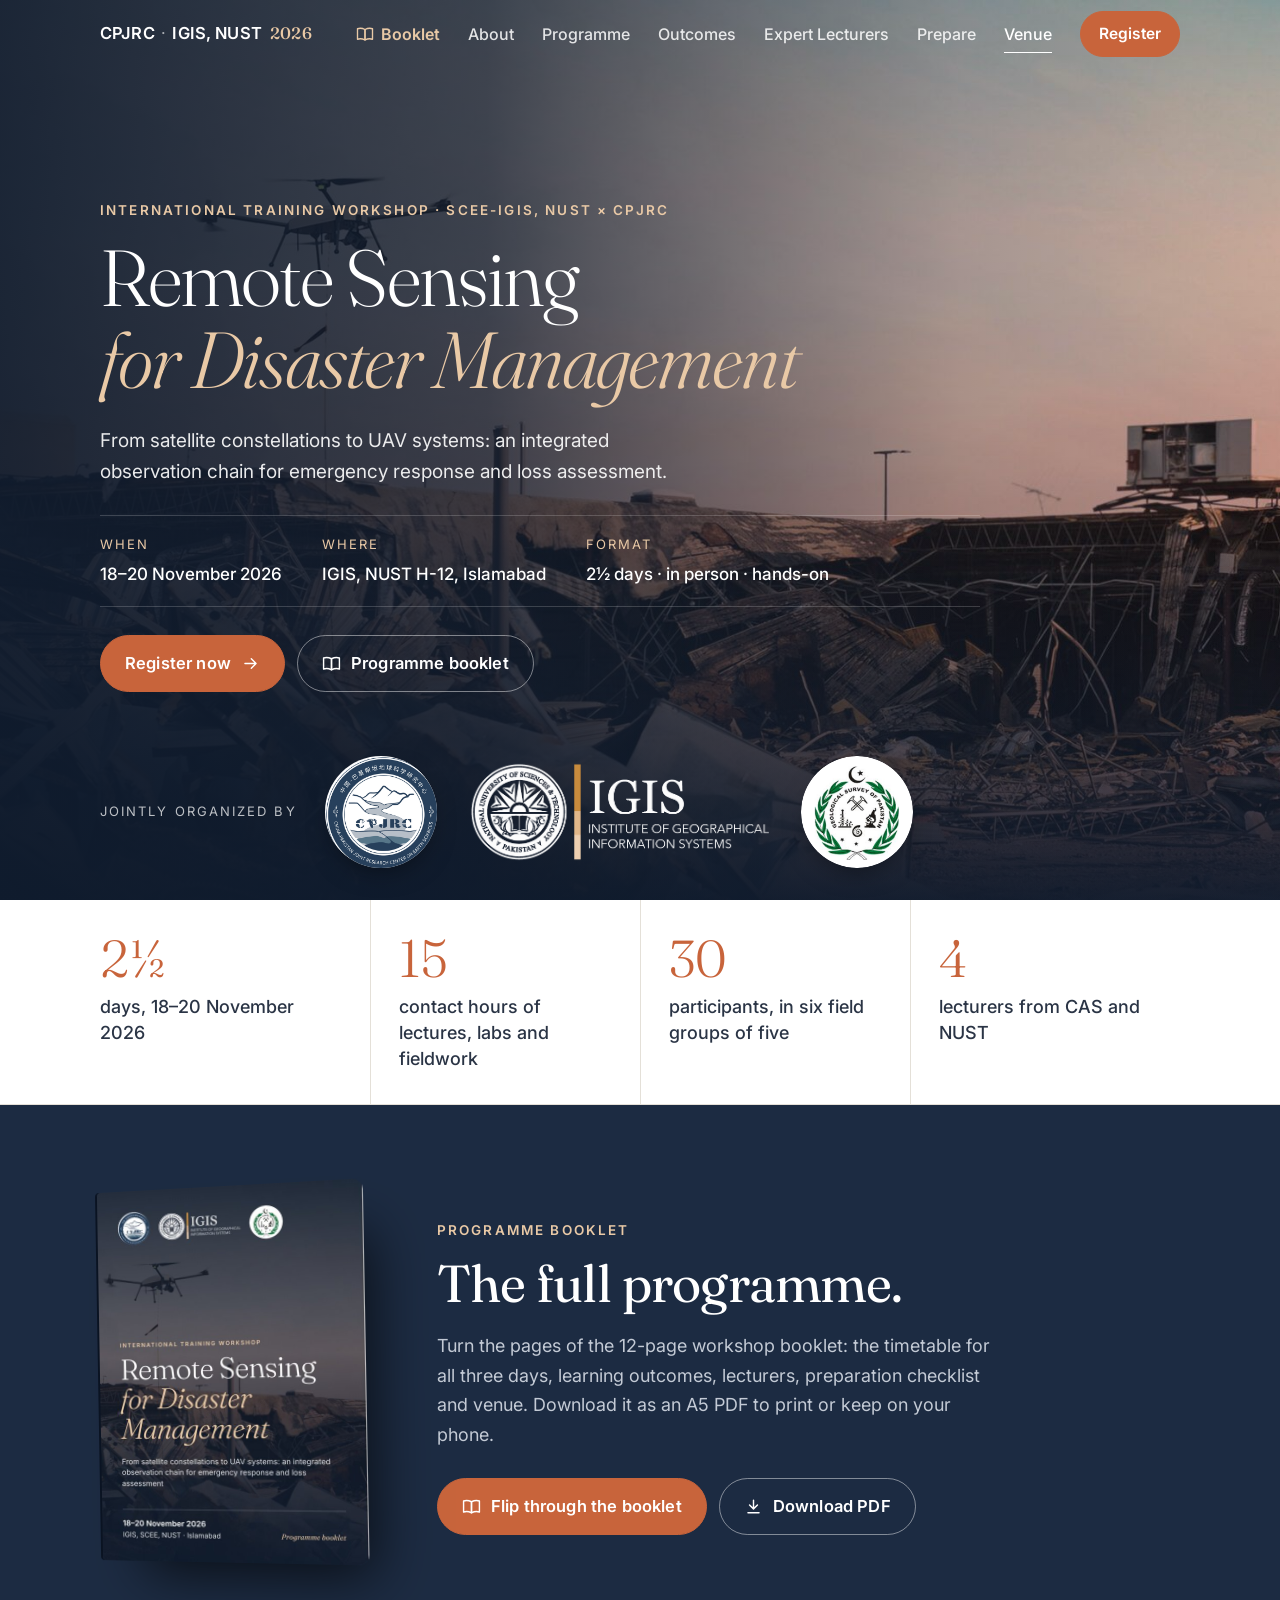
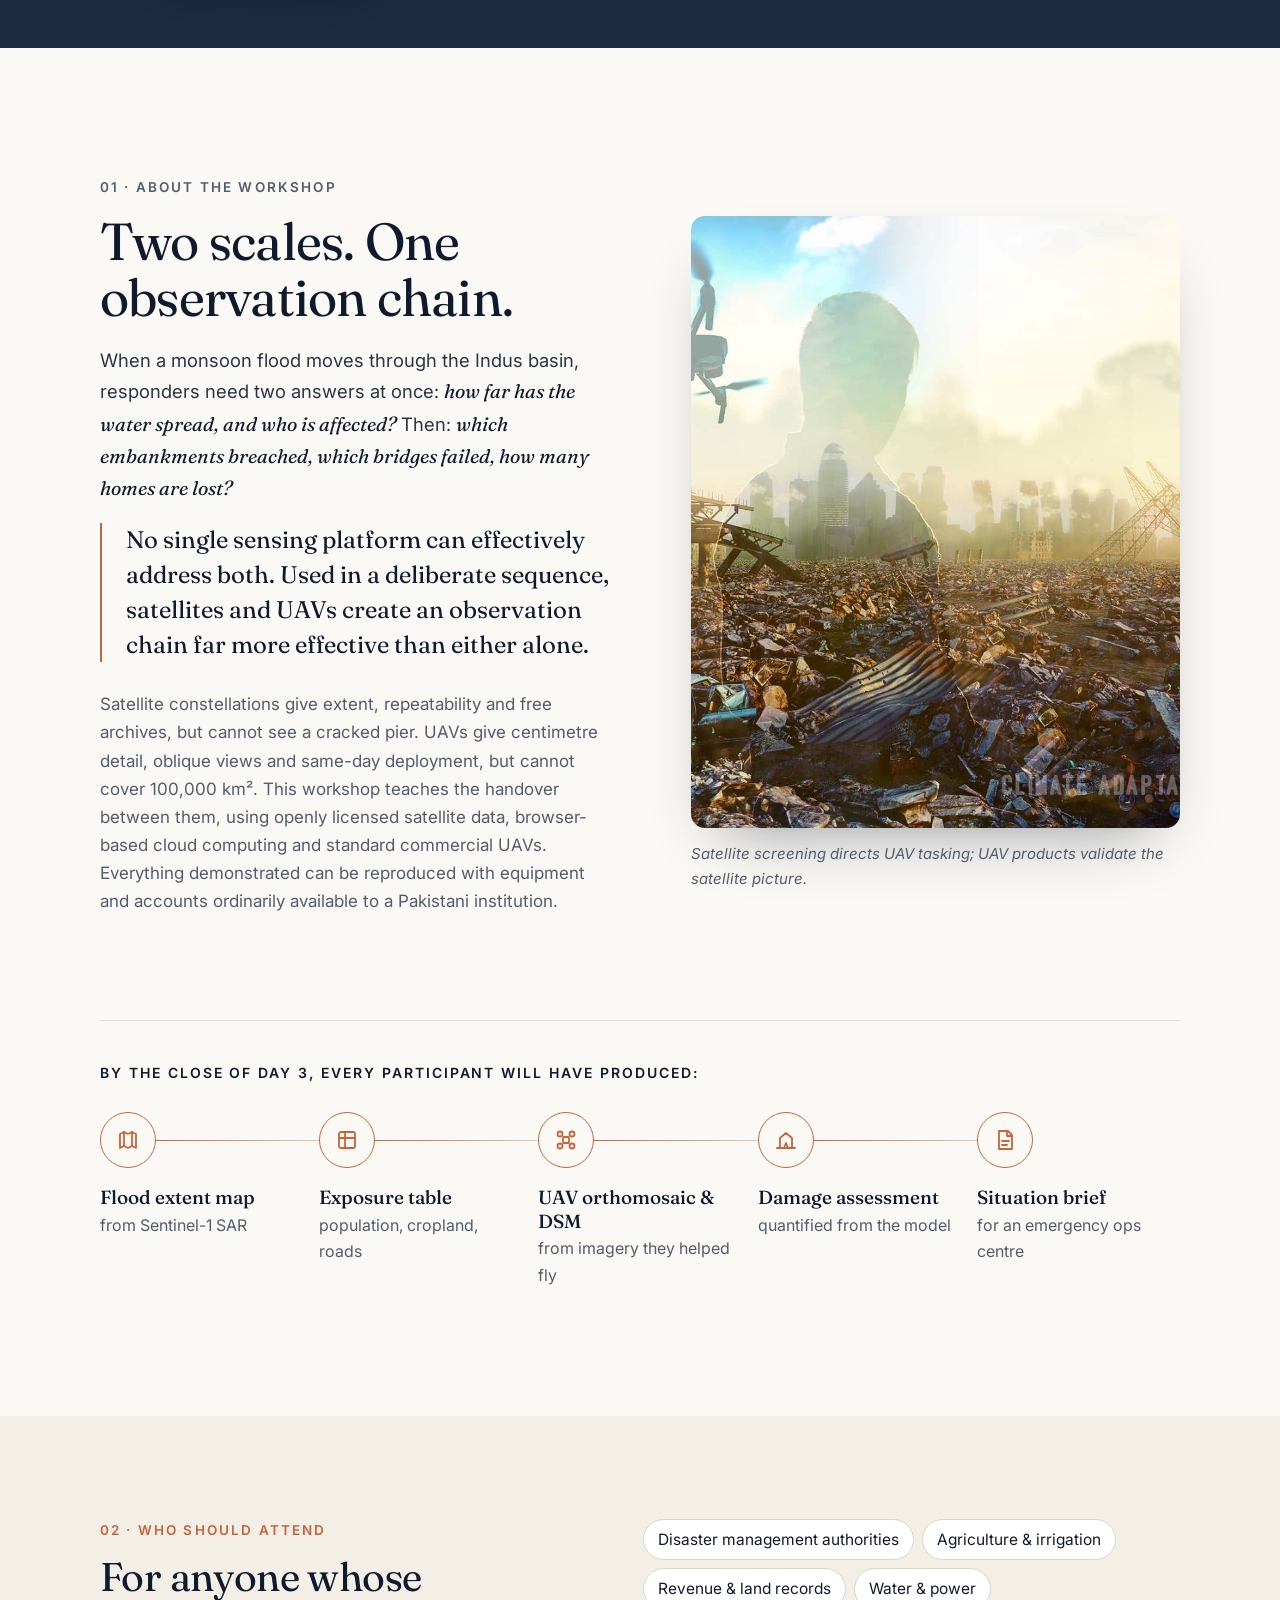
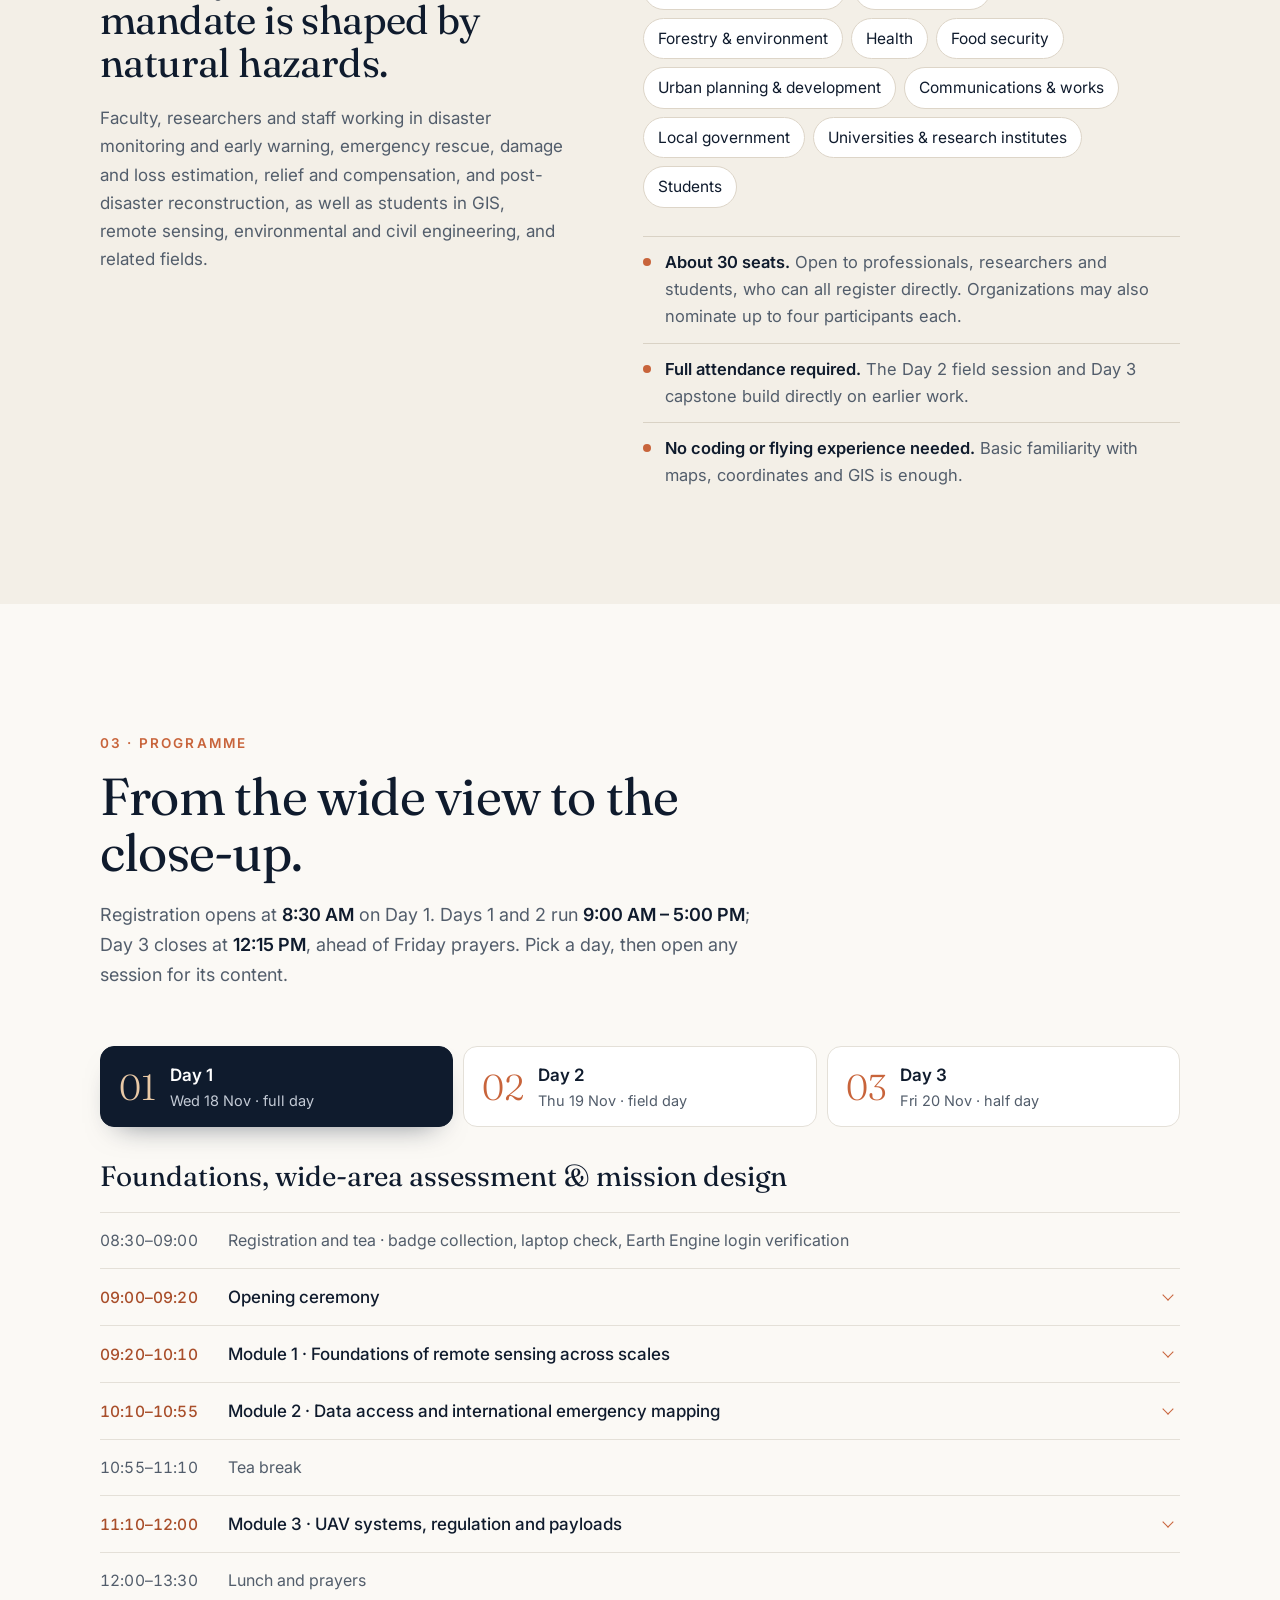
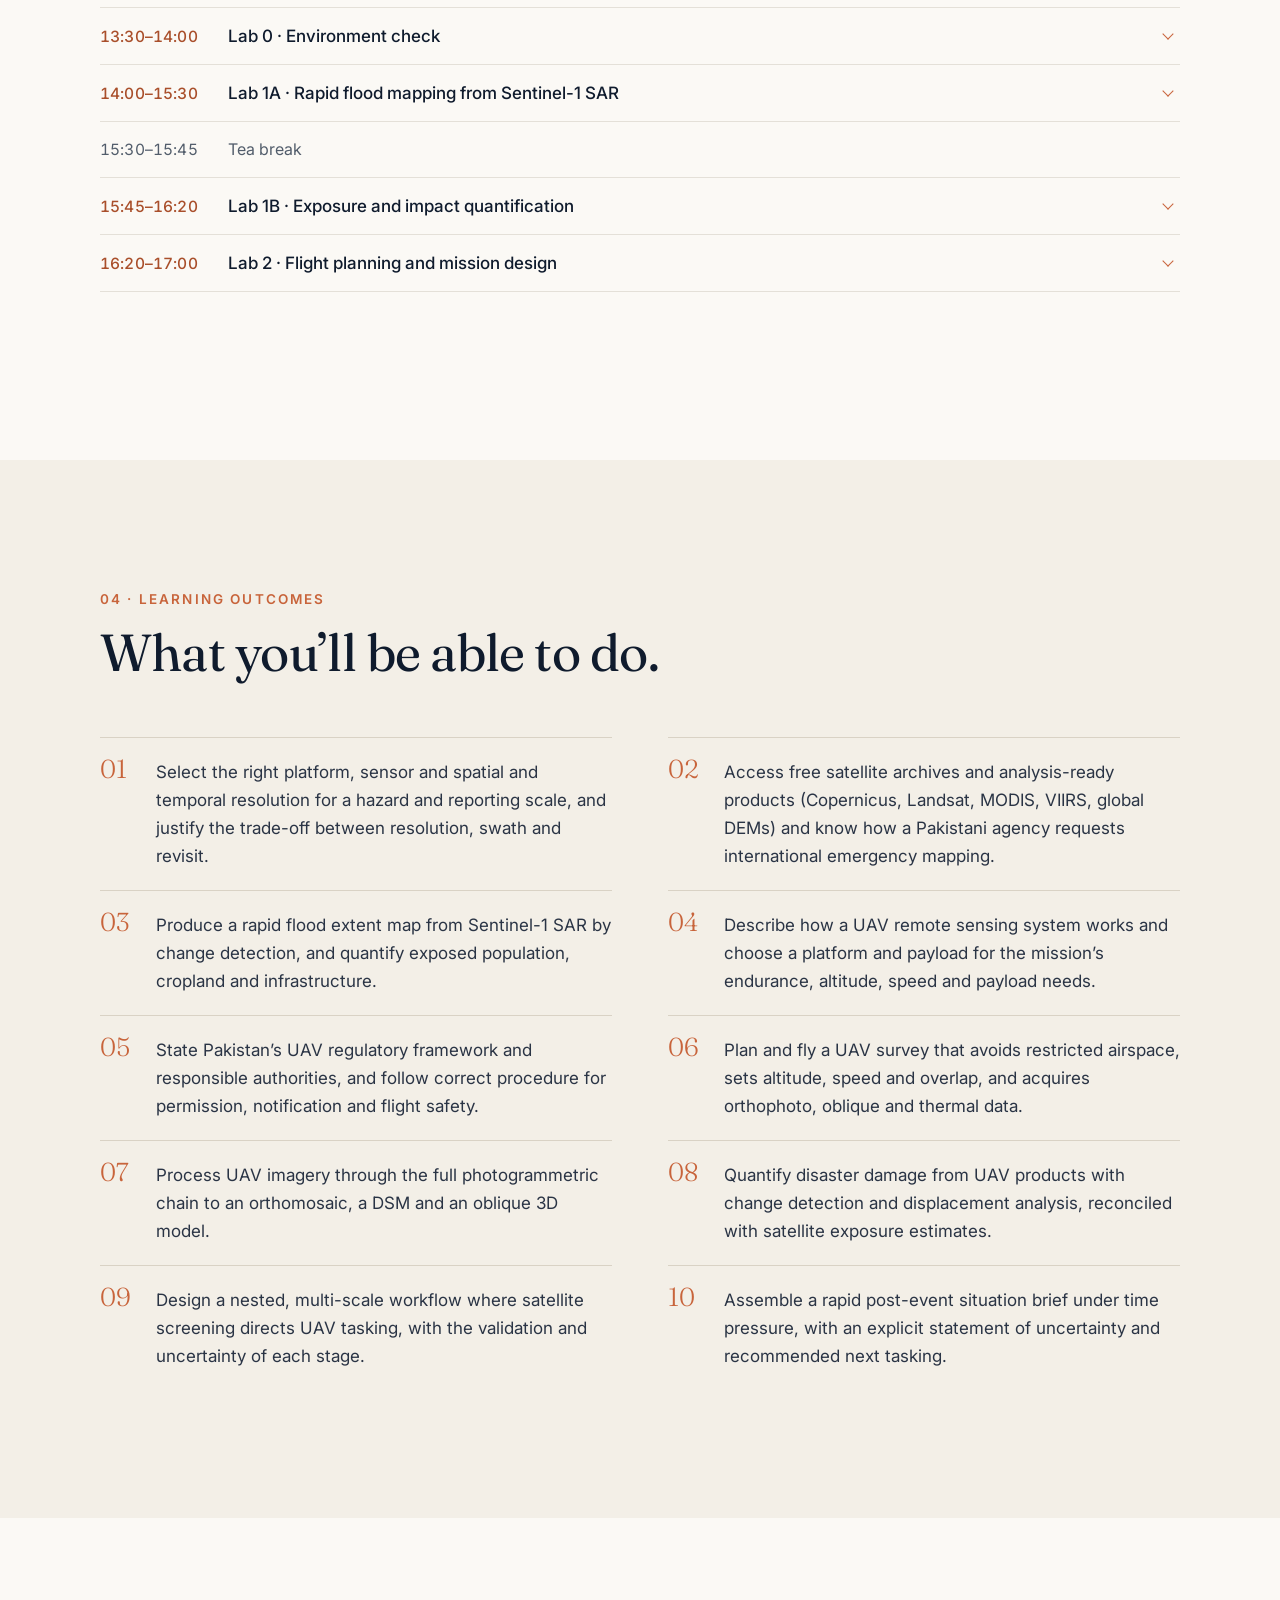
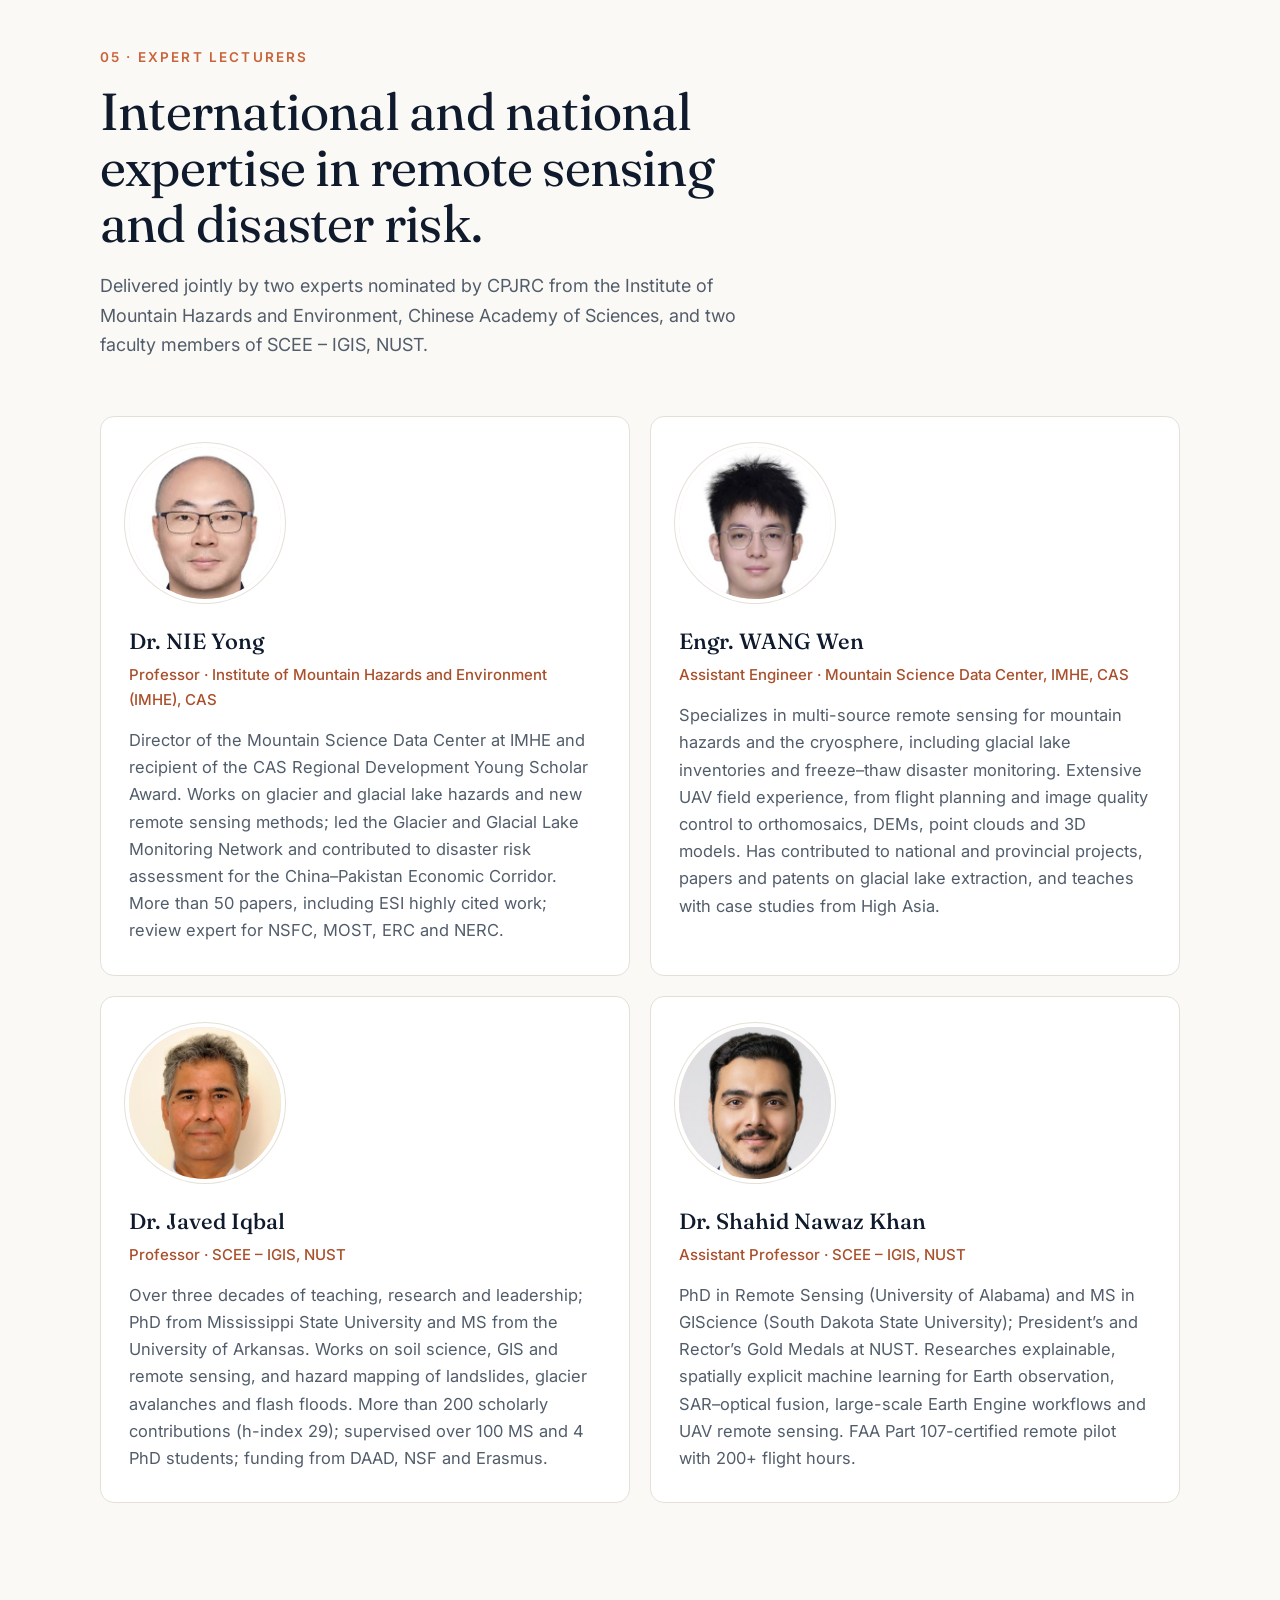
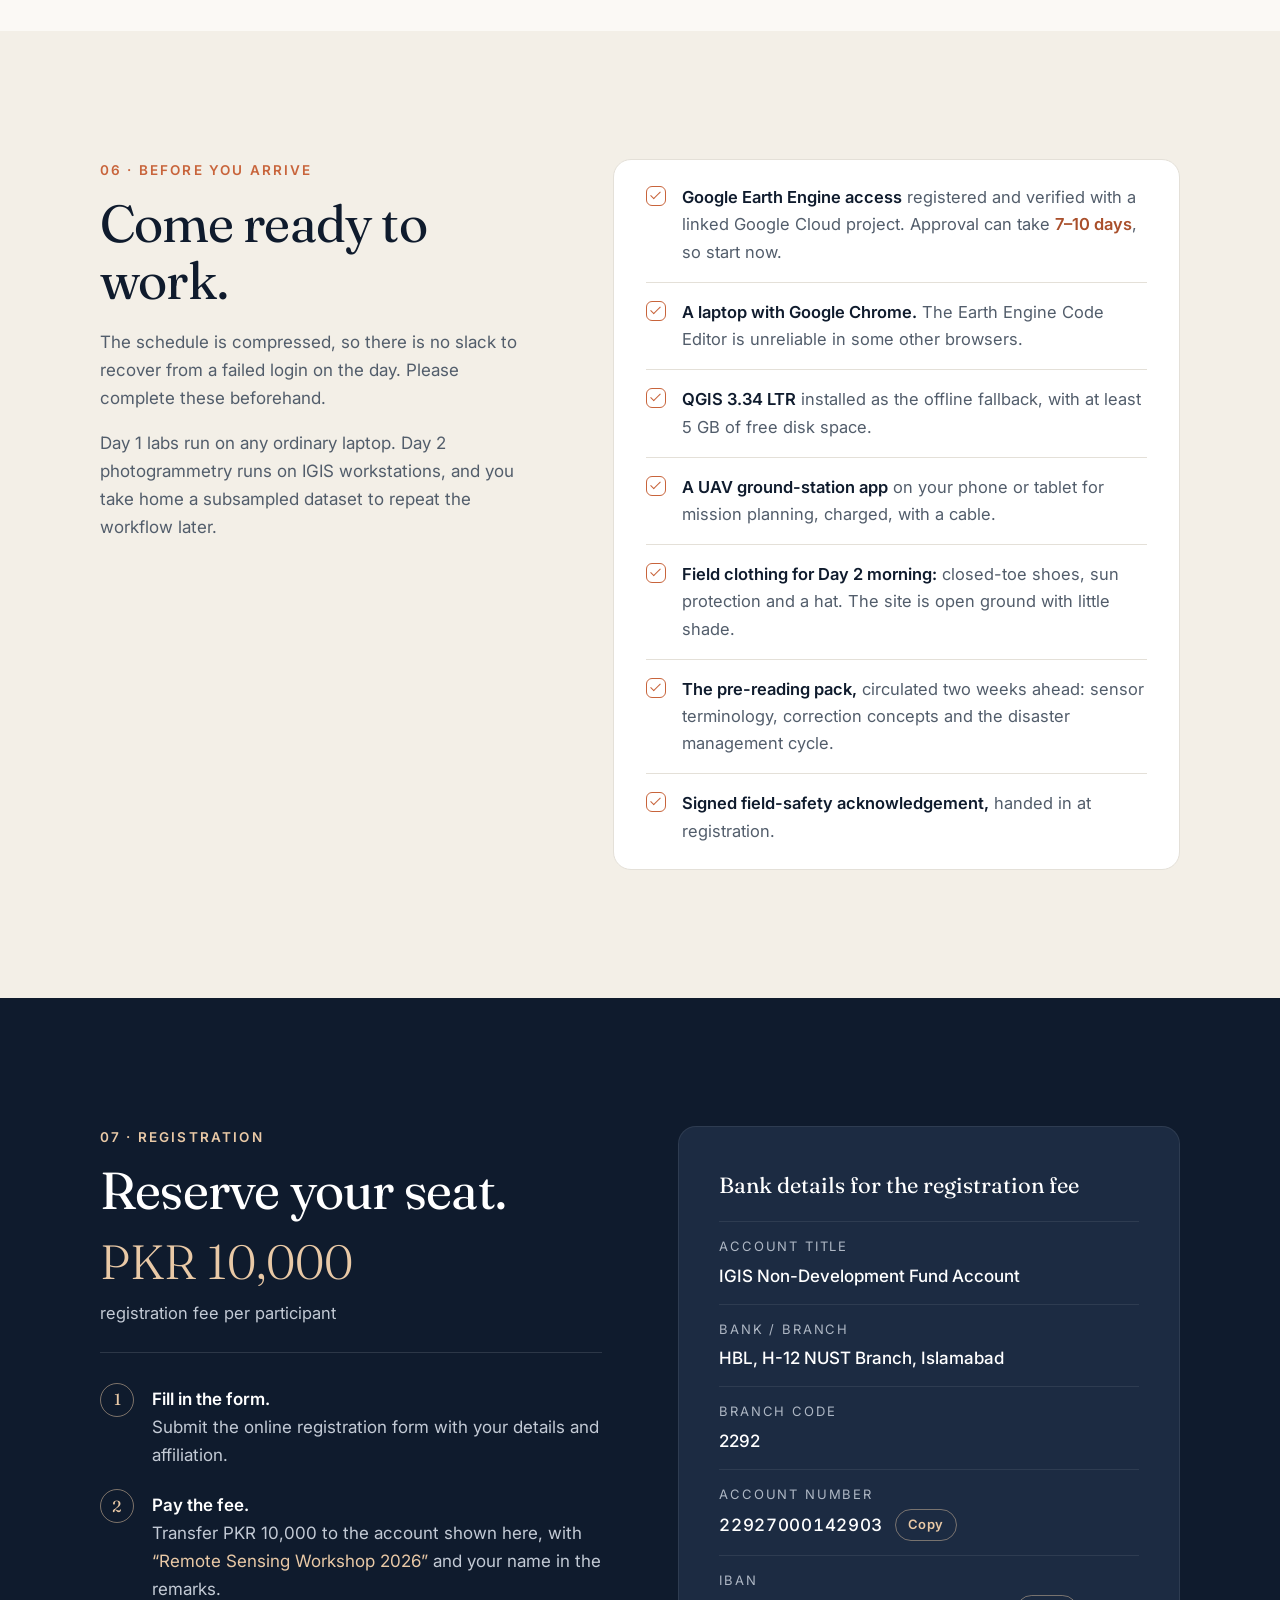
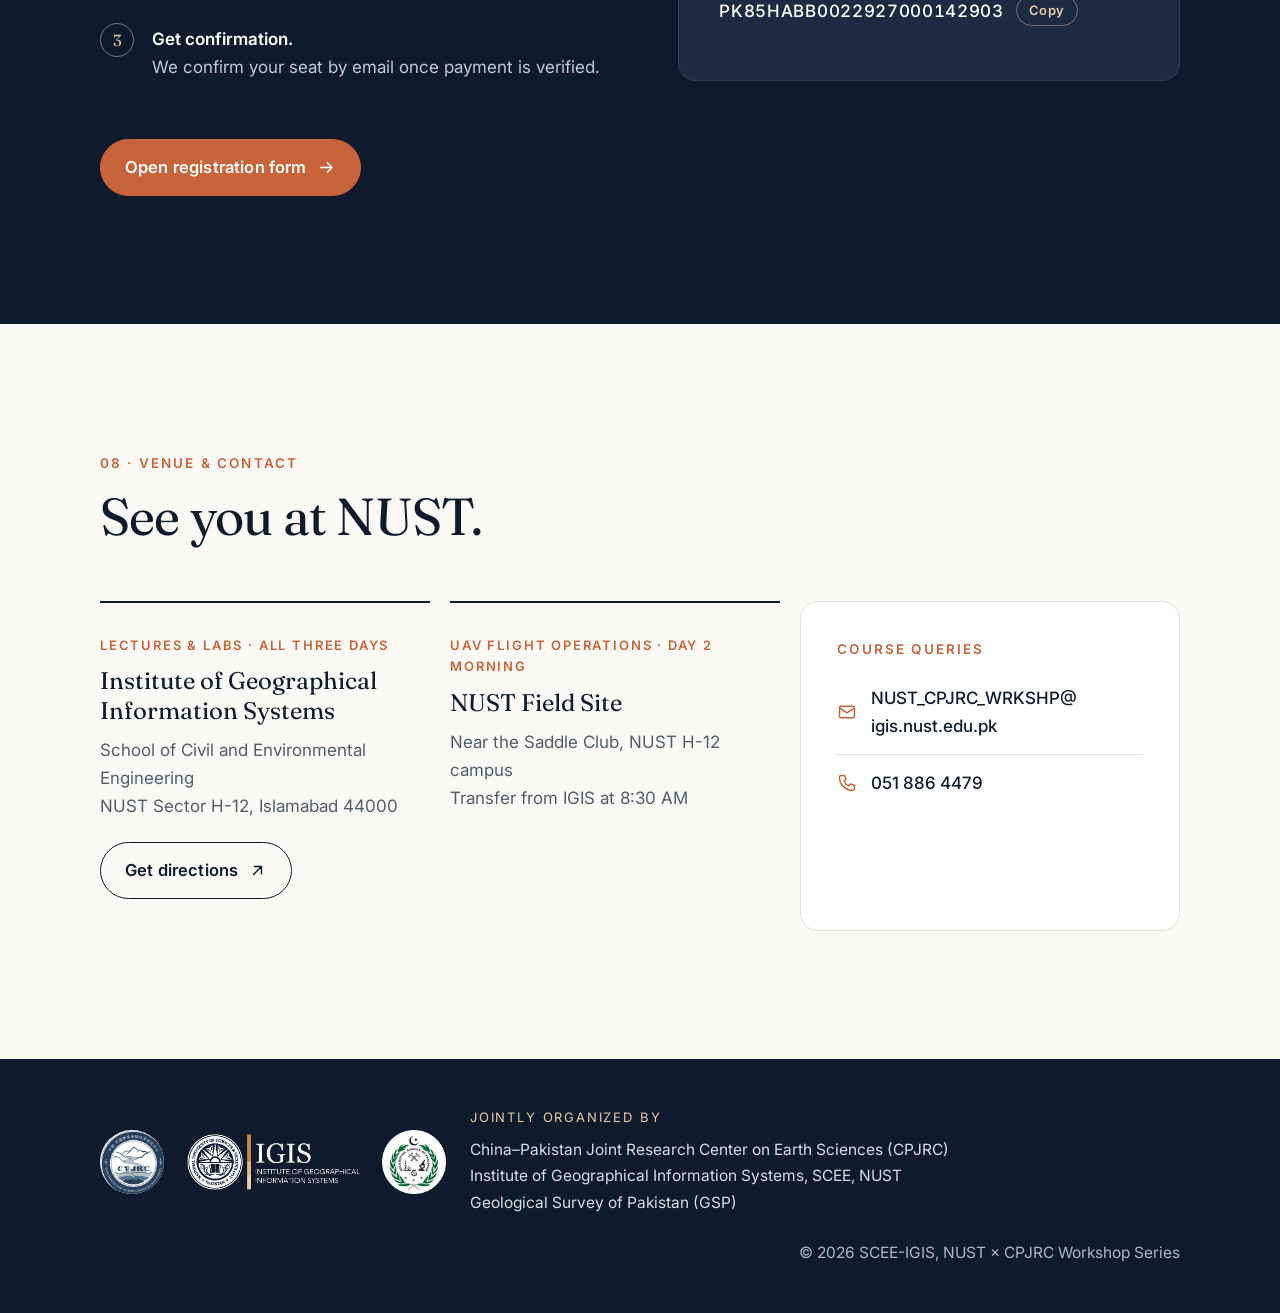
==== commit 298e3e3d: "Add photos of Dr. NIE Yong and Engr. WANG Wen All four lecturers now have portraits on the website a" ====
--- a/index.html
+++ b/index.html
@@ -338,13 +338,13 @@
         </div>
         <ul class="faculty">
           <li class="person">
-            <span class="person__mono" aria-hidden="true">NY</span>
+            <img class="person__photo" src="assets/people/nie-yong.jpg" alt="Dr. NIE Yong" width="152" height="152" loading="lazy">
             <h3>Dr. NIE Yong</h3>
             <p class="person__role">Professor · Institute of Mountain Hazards and Environment (IMHE), CAS</p>
             <p>Director of the Mountain Science Data Center at IMHE and recipient of the CAS Regional Development Young Scholar Award. Works on glacier and glacial lake hazards and new remote sensing methods; led the Glacier and Glacial Lake Monitoring Network and contributed to disaster risk assessment for the China–Pakistan Economic Corridor. More than 50 papers, including ESI highly cited work; review expert for NSFC, MOST, ERC and NERC.</p>
           </li>
           <li class="person">
-            <span class="person__mono" aria-hidden="true">WW</span>
+            <img class="person__photo" src="assets/people/wang-wen.jpg" alt="Engr. WANG Wen" width="152" height="152" loading="lazy">
             <h3>Engr. WANG Wen</h3>
             <p class="person__role">Assistant Engineer · Mountain Science Data Center, IMHE, CAS</p>
             <p>Specializes in multi-source remote sensing for mountain hazards and the cryosphere, including glacial lake inventories and freeze–thaw disaster monitoring. Extensive UAV field experience, from flight planning and image quality control to orthomosaics, DEMs, point clouds and 3D models. Has contributed to national and provincial projects, papers and patents on glacial lake extraction, and teaches with case studies from High Asia.</p>
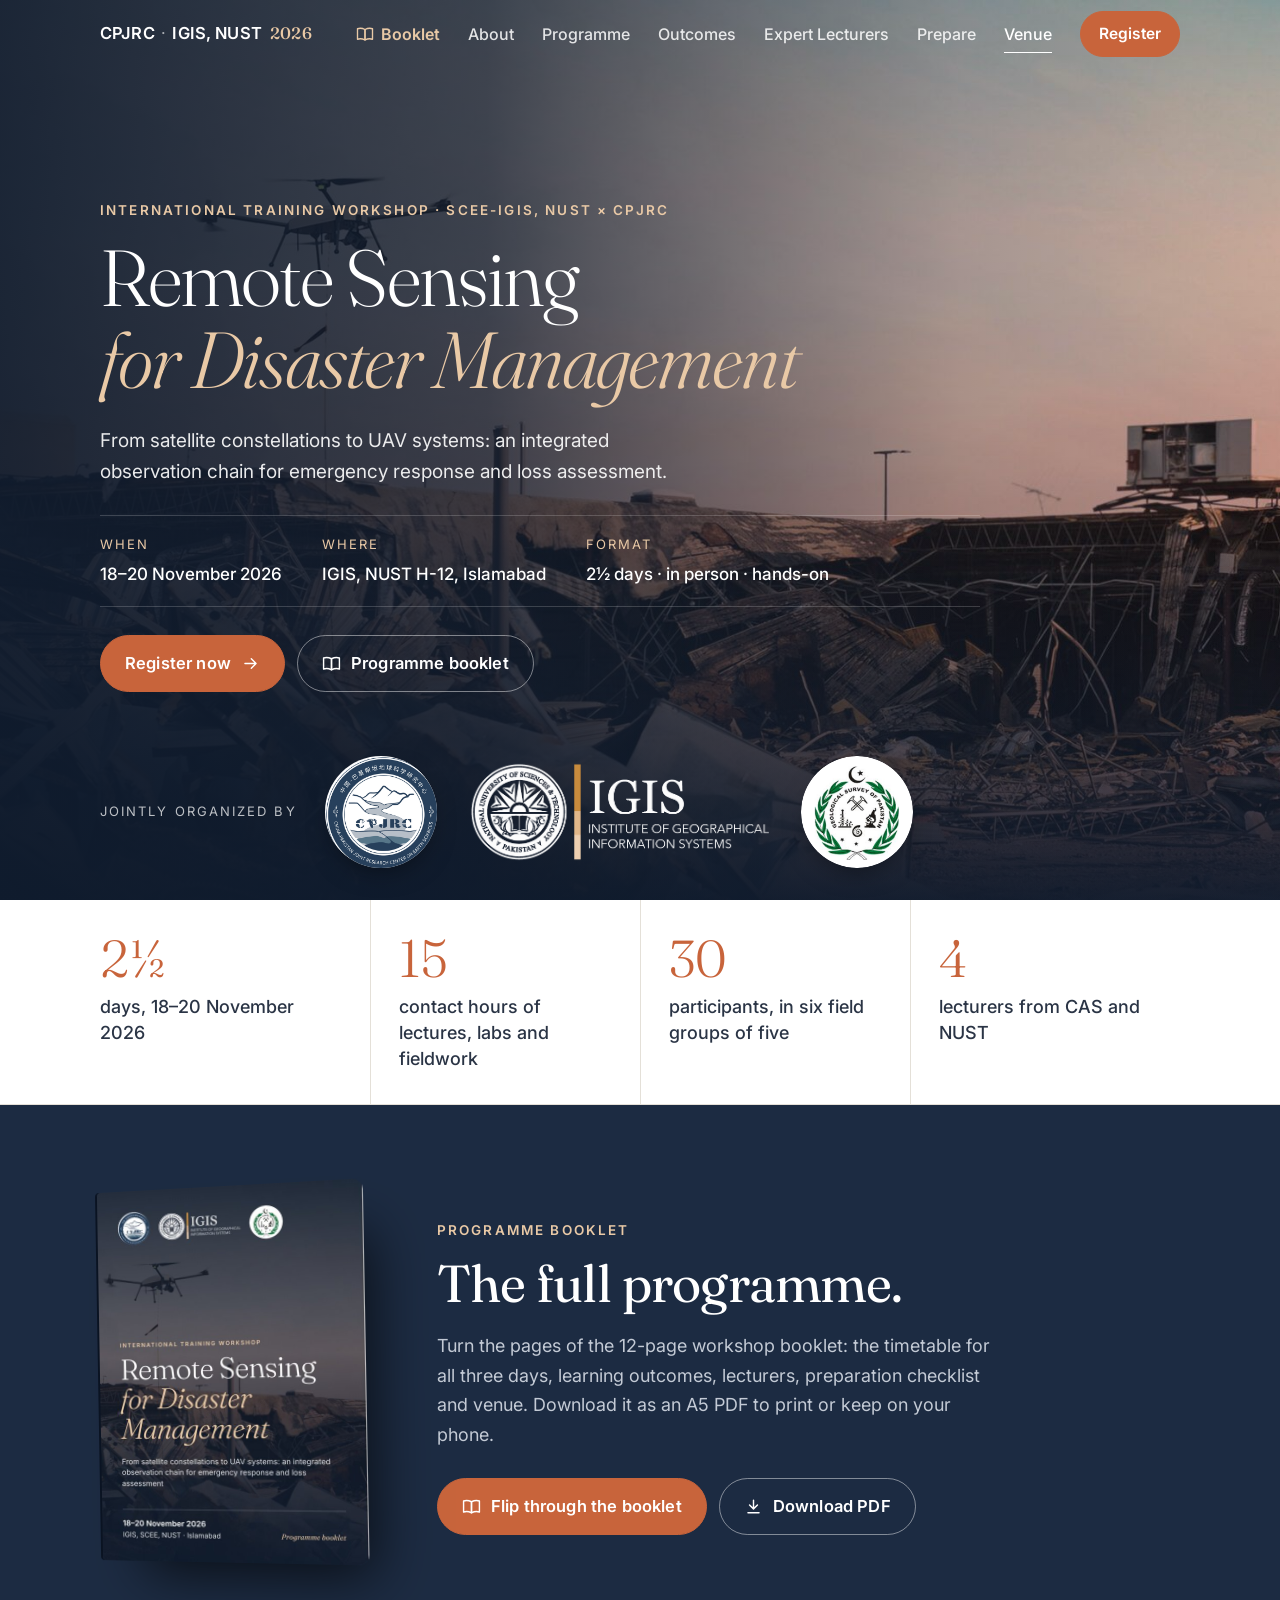
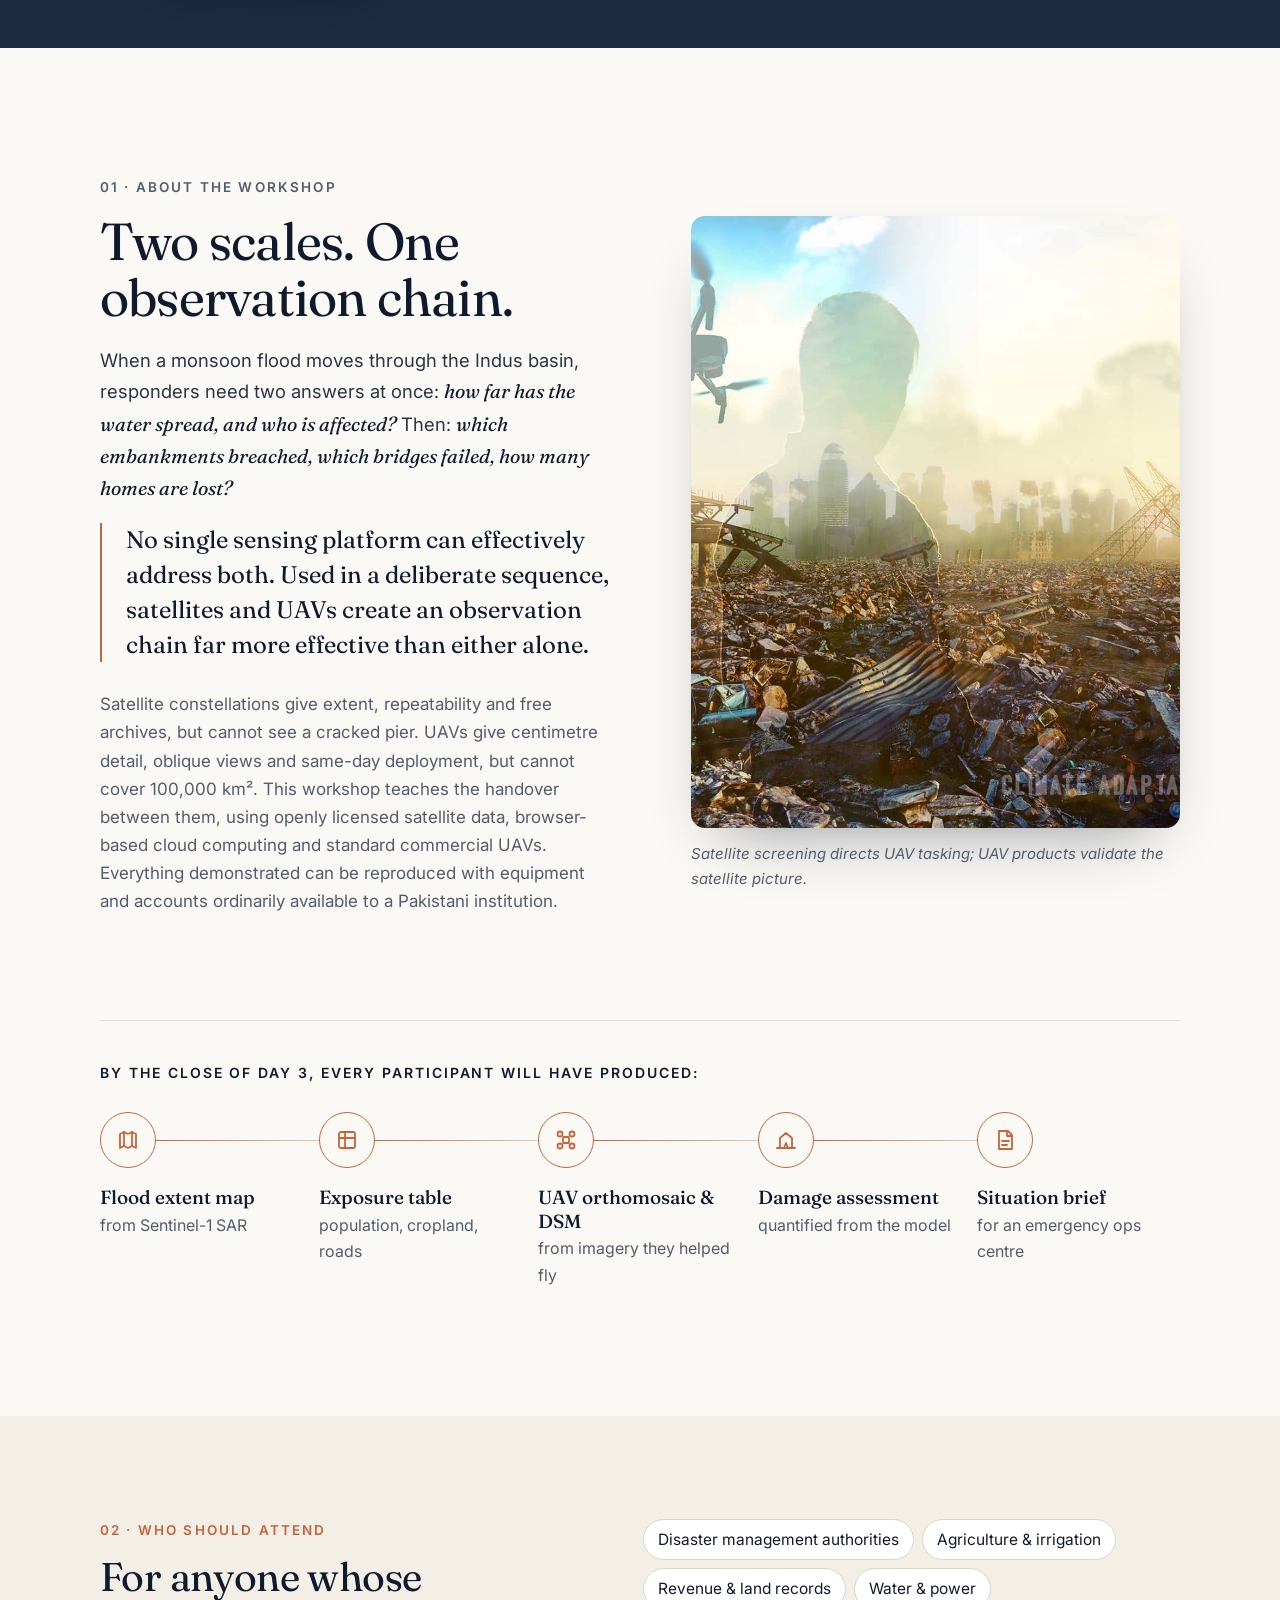
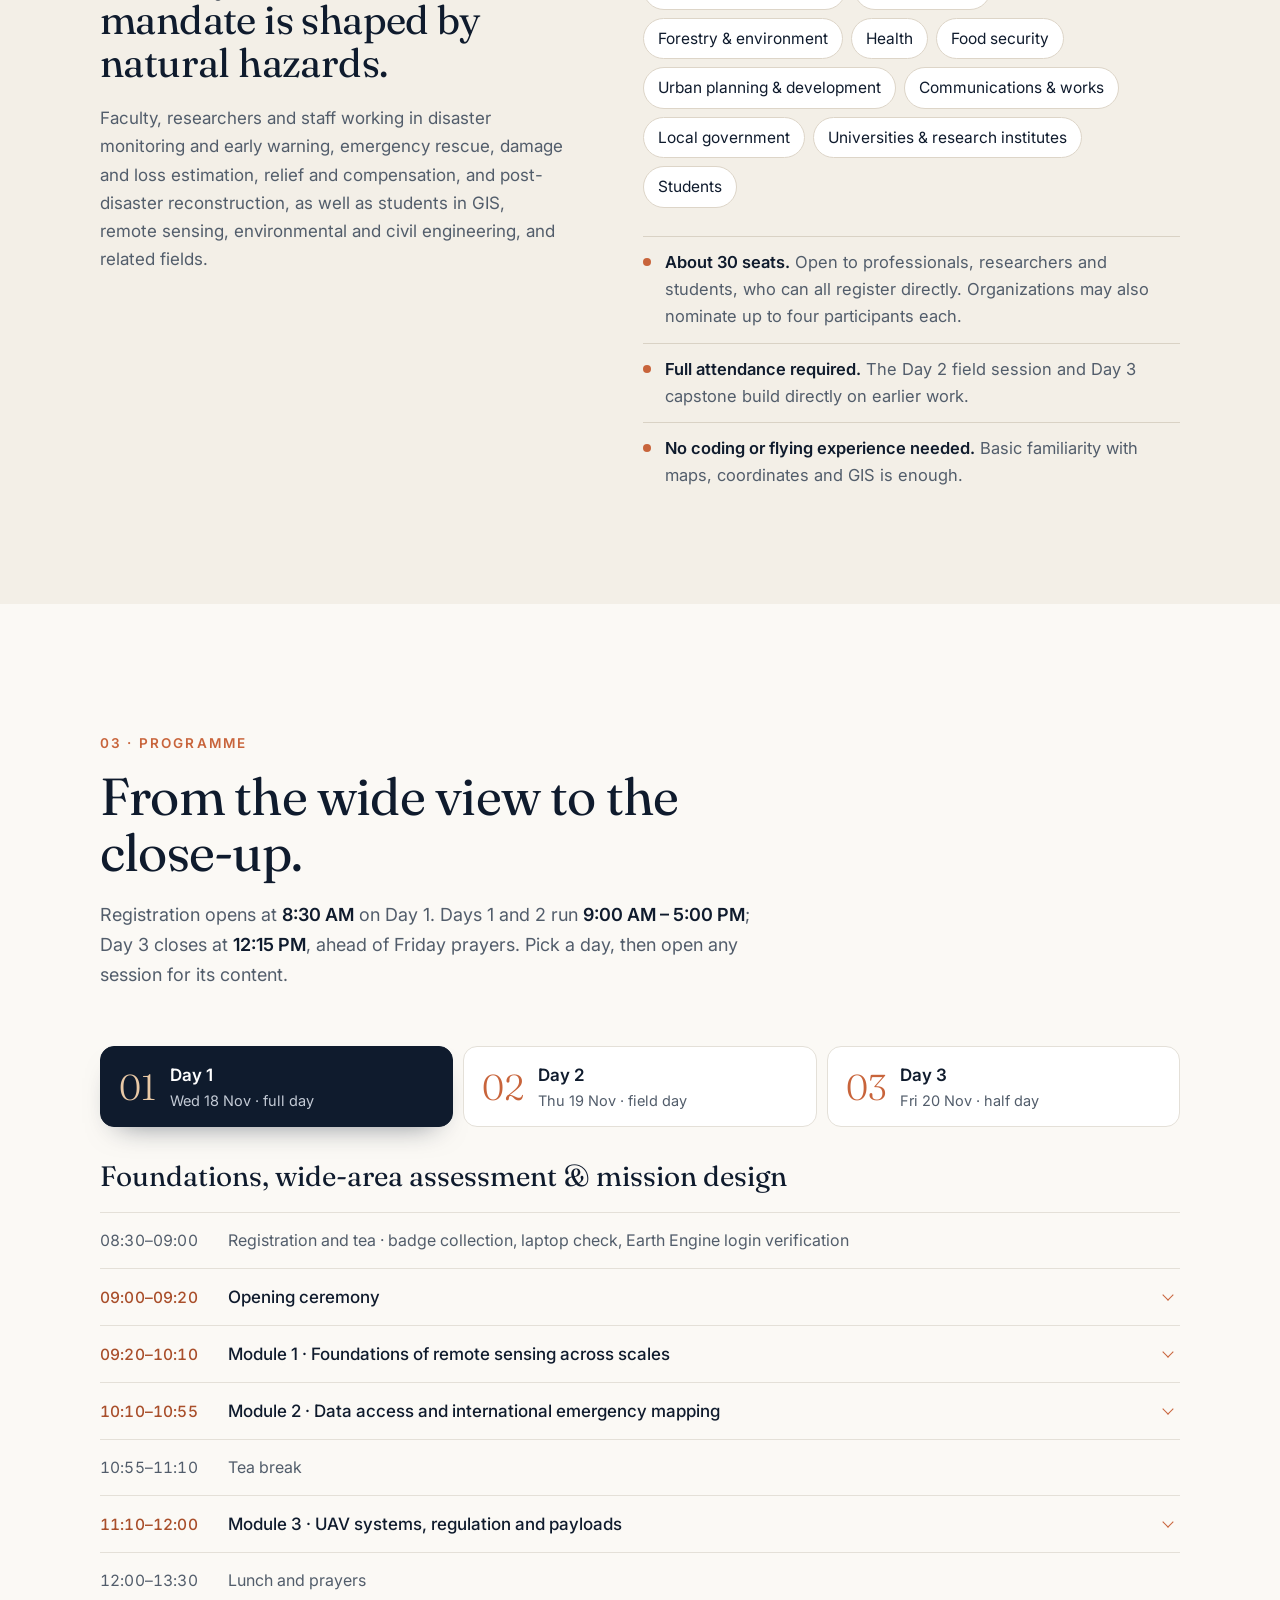
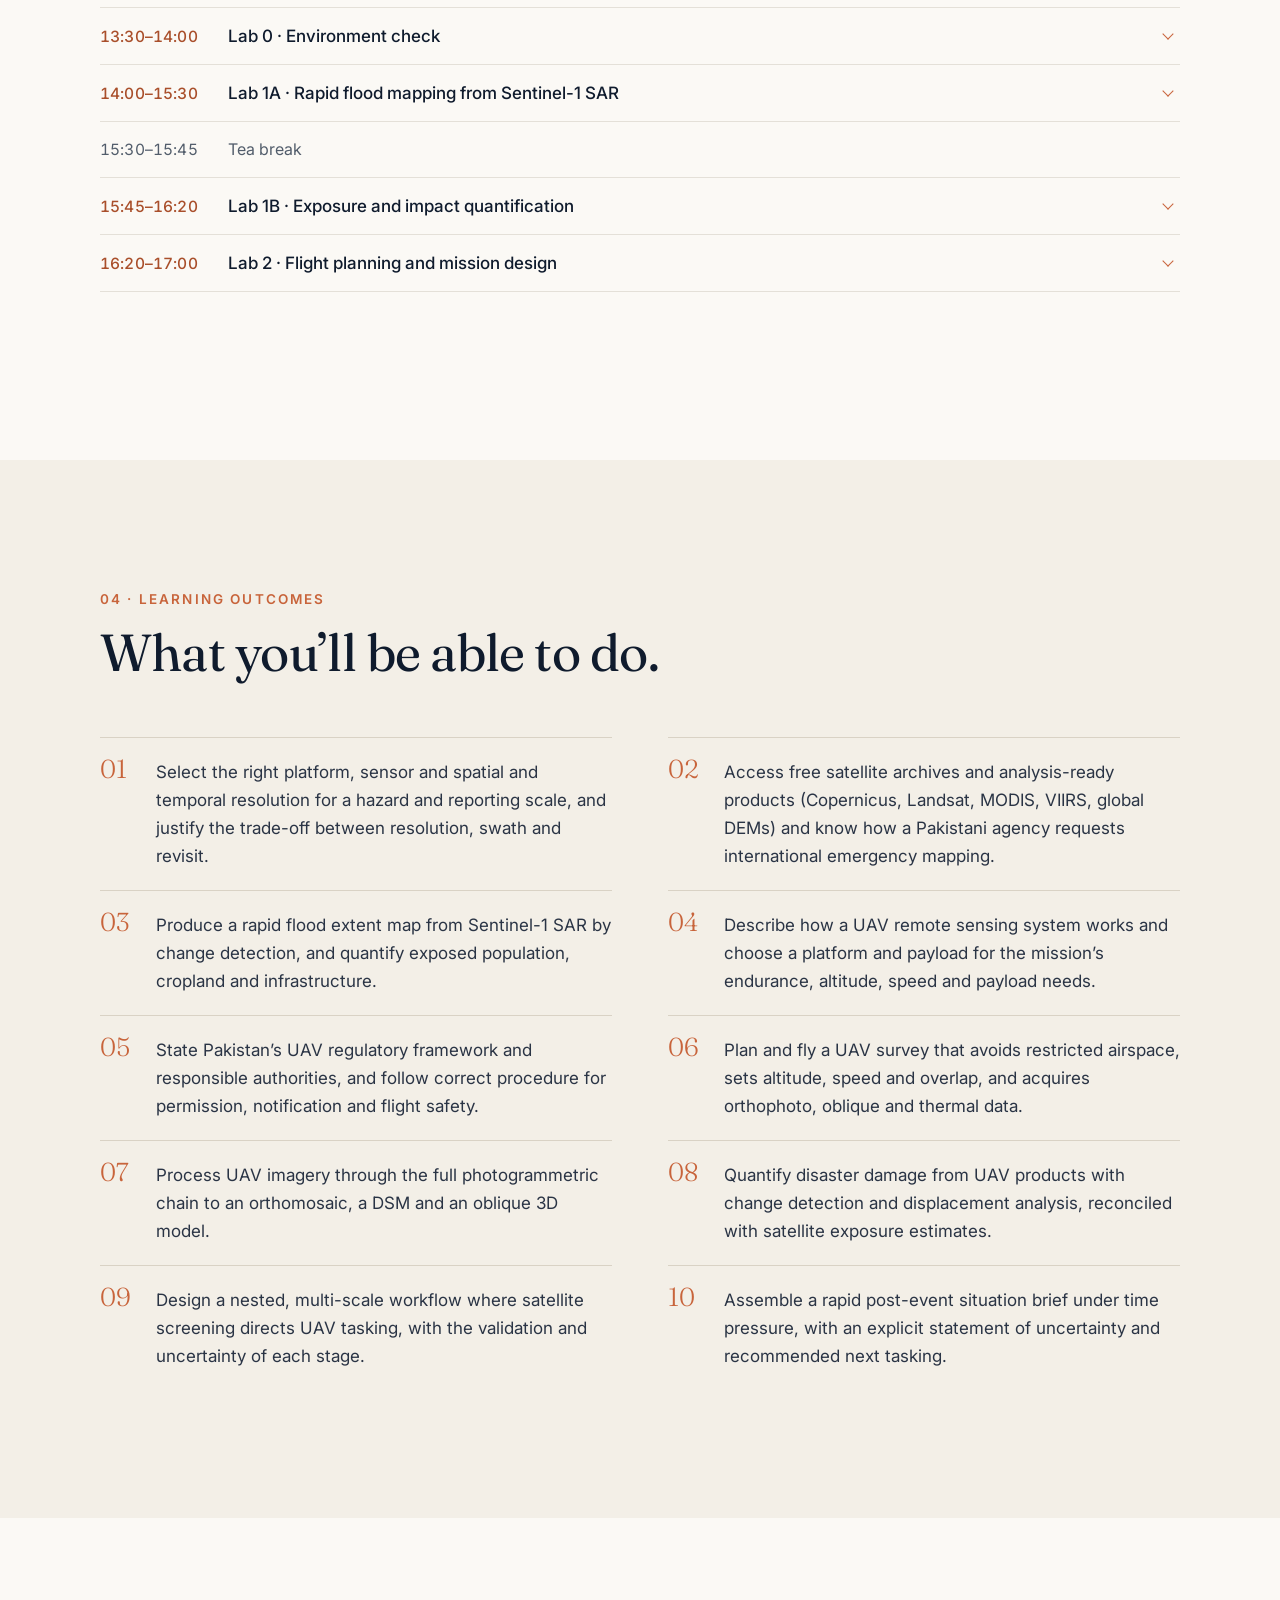
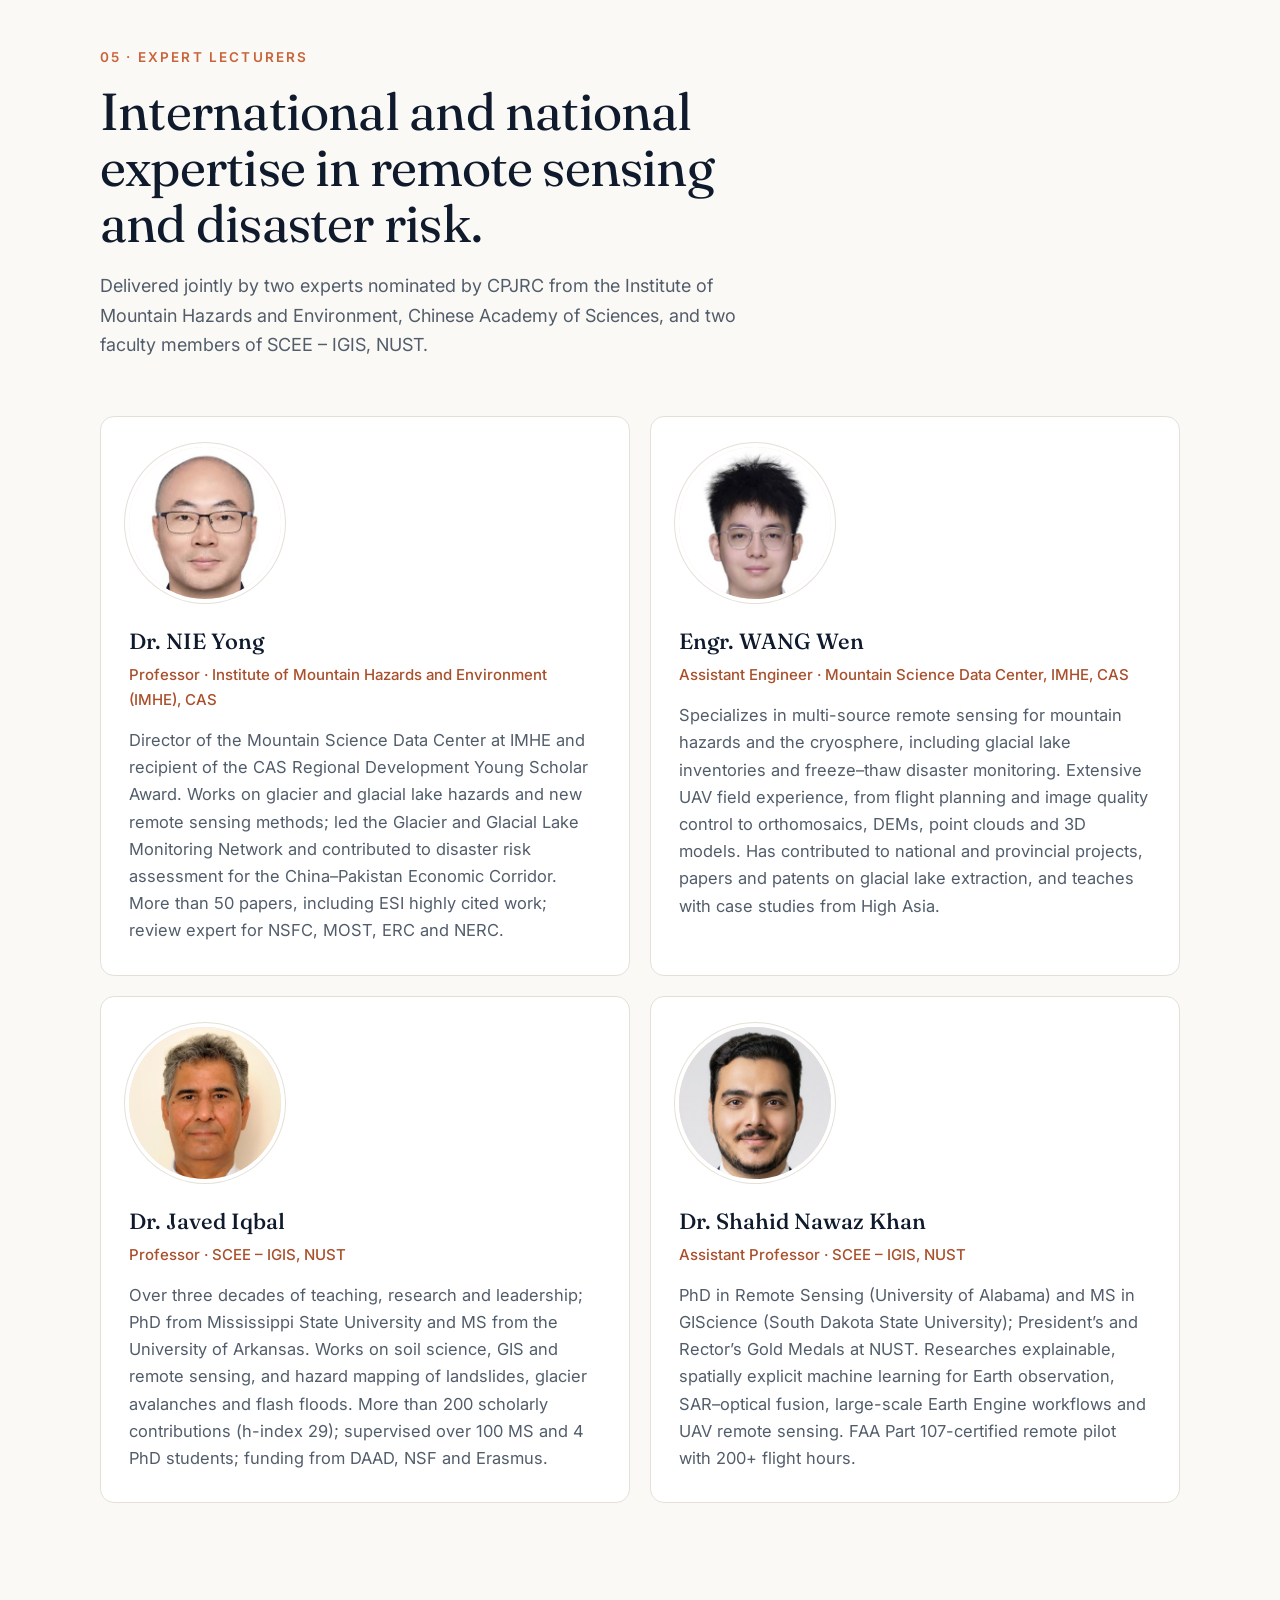
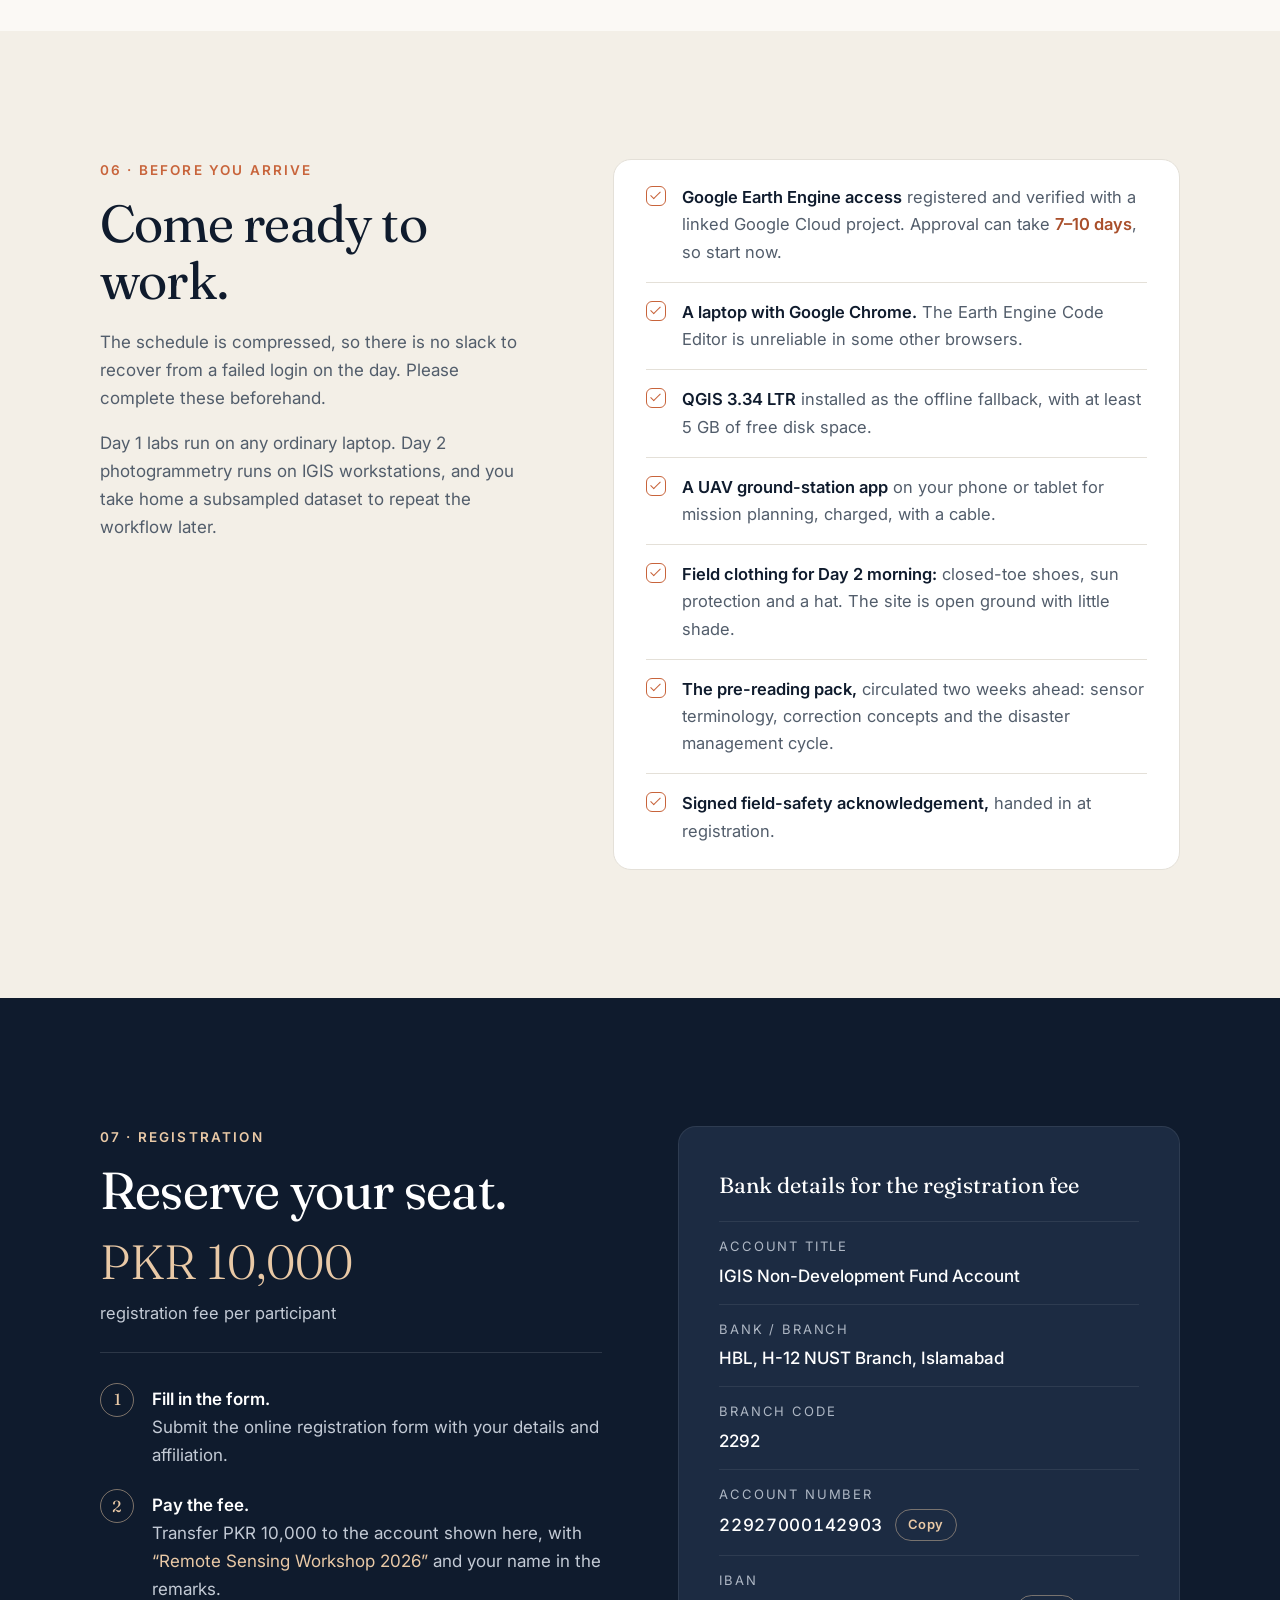
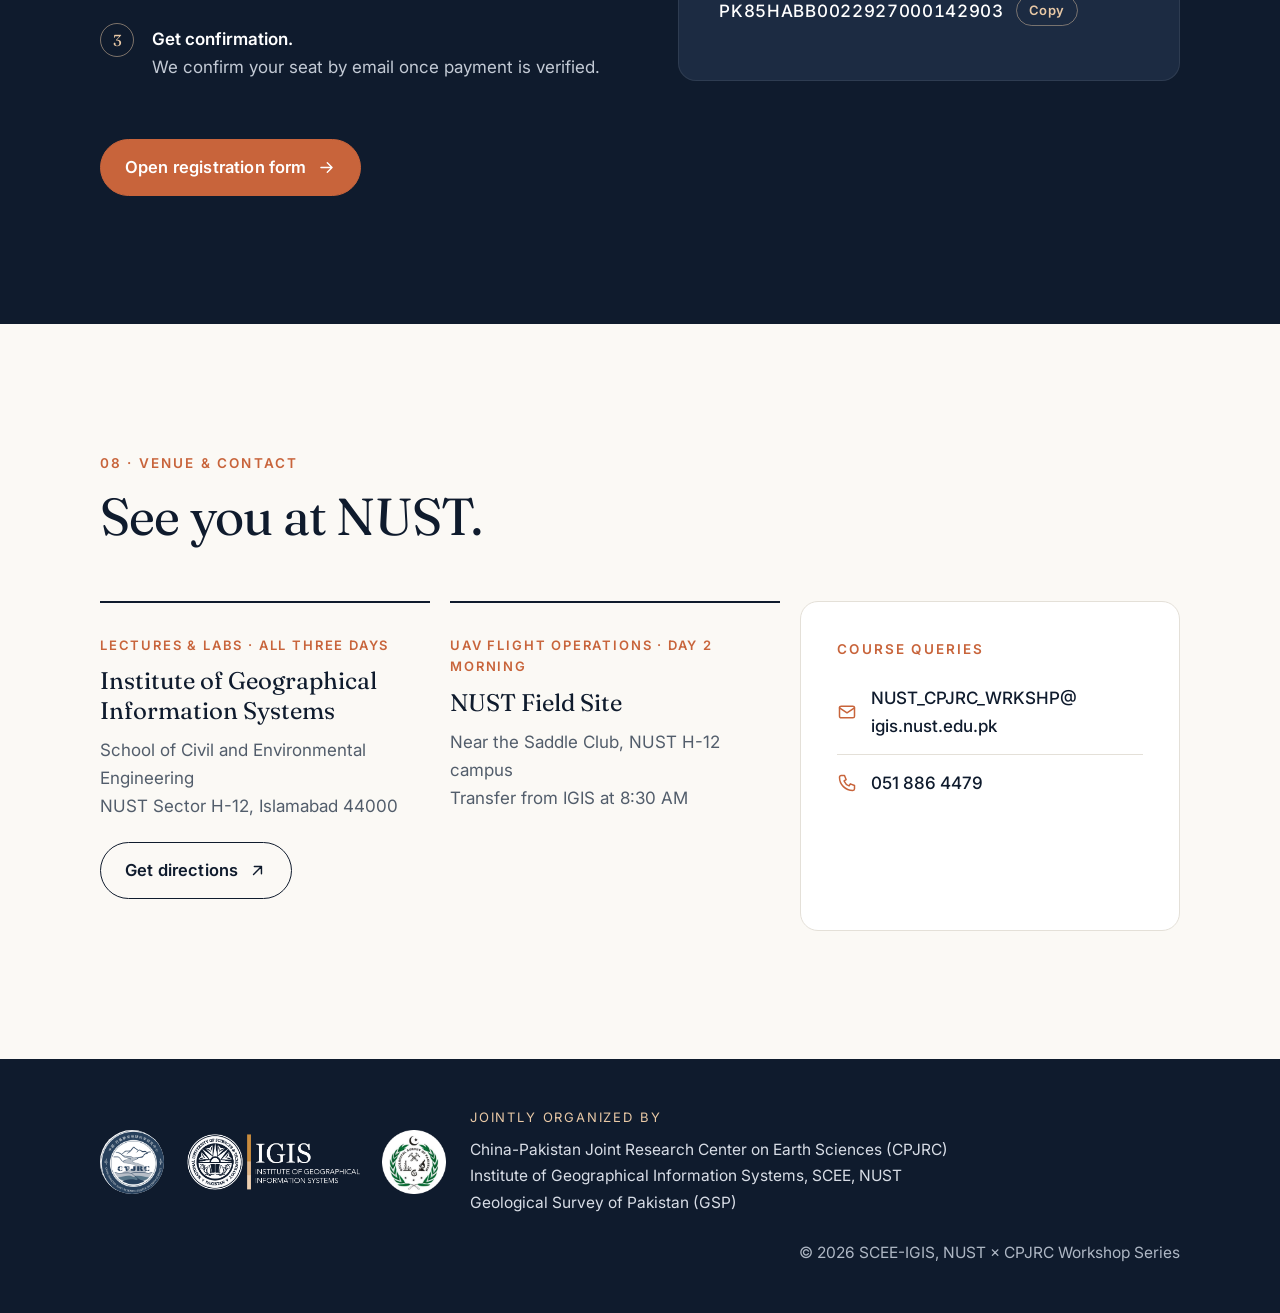
==== commit 65d4a449: "Use 'China-Pakistan Joint Research Center on Earth Sciences (CPJRC)' everywhere Co-Authored-By: Clau" ====
--- a/index.html
+++ b/index.html
@@ -95,7 +95,7 @@
     <div class="hero__org">
       <p>Jointly organized by</p>
       <ul>
-        <li class="org-tile org-tile--cpjrc"><img src="assets/cpjrc-logo.png" alt="CPJRC, China–Pakistan Joint Research Center on Earth Sciences" width="112" height="112"></li>
+        <li class="org-tile org-tile--cpjrc"><img src="assets/cpjrc-logo.png" alt="China-Pakistan Joint Research Center on Earth Sciences (CPJRC)" width="112" height="112"></li>
         <li class="org-tile org-tile--igis"><img src="assets/igis-logo-white.png" alt="IGIS, Institute of Geographical Information Systems, NUST" width="312" height="104"></li>
         <li class="org-tile org-tile--gsp"><img src="assets/gsp-logo.png" alt="GSP, Geological Survey of Pakistan" width="112" height="112"></li>
       </ul>
@@ -465,7 +465,7 @@
       <div class="footer__orgs">
         <p class="footer__label">Jointly organized by</p>
         <ul>
-          <li>China–Pakistan Joint Research Center on Earth Sciences (CPJRC)</li>
+          <li>China-Pakistan Joint Research Center on Earth Sciences (CPJRC)</li>
           <li>Institute of Geographical Information Systems, SCEE, NUST</li>
           <li>Geological Survey of Pakistan (GSP)</li>
         </ul>
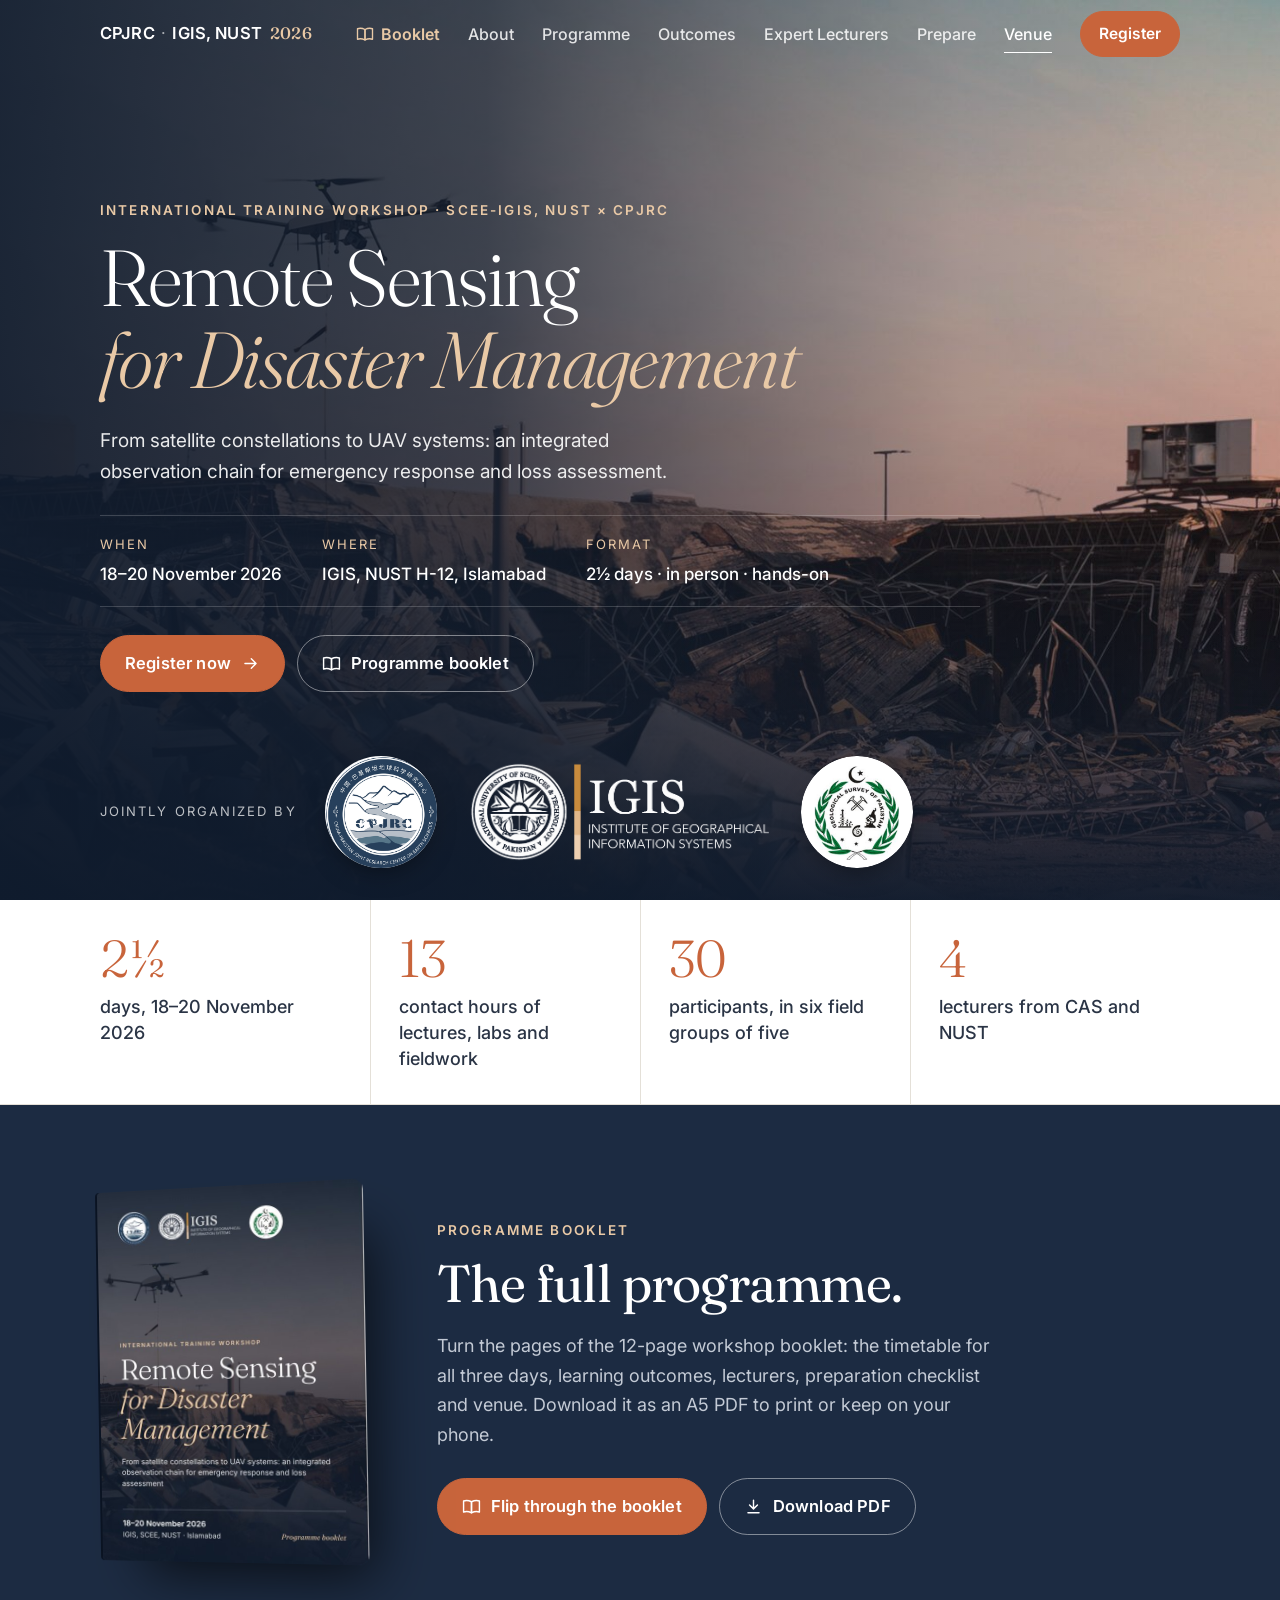
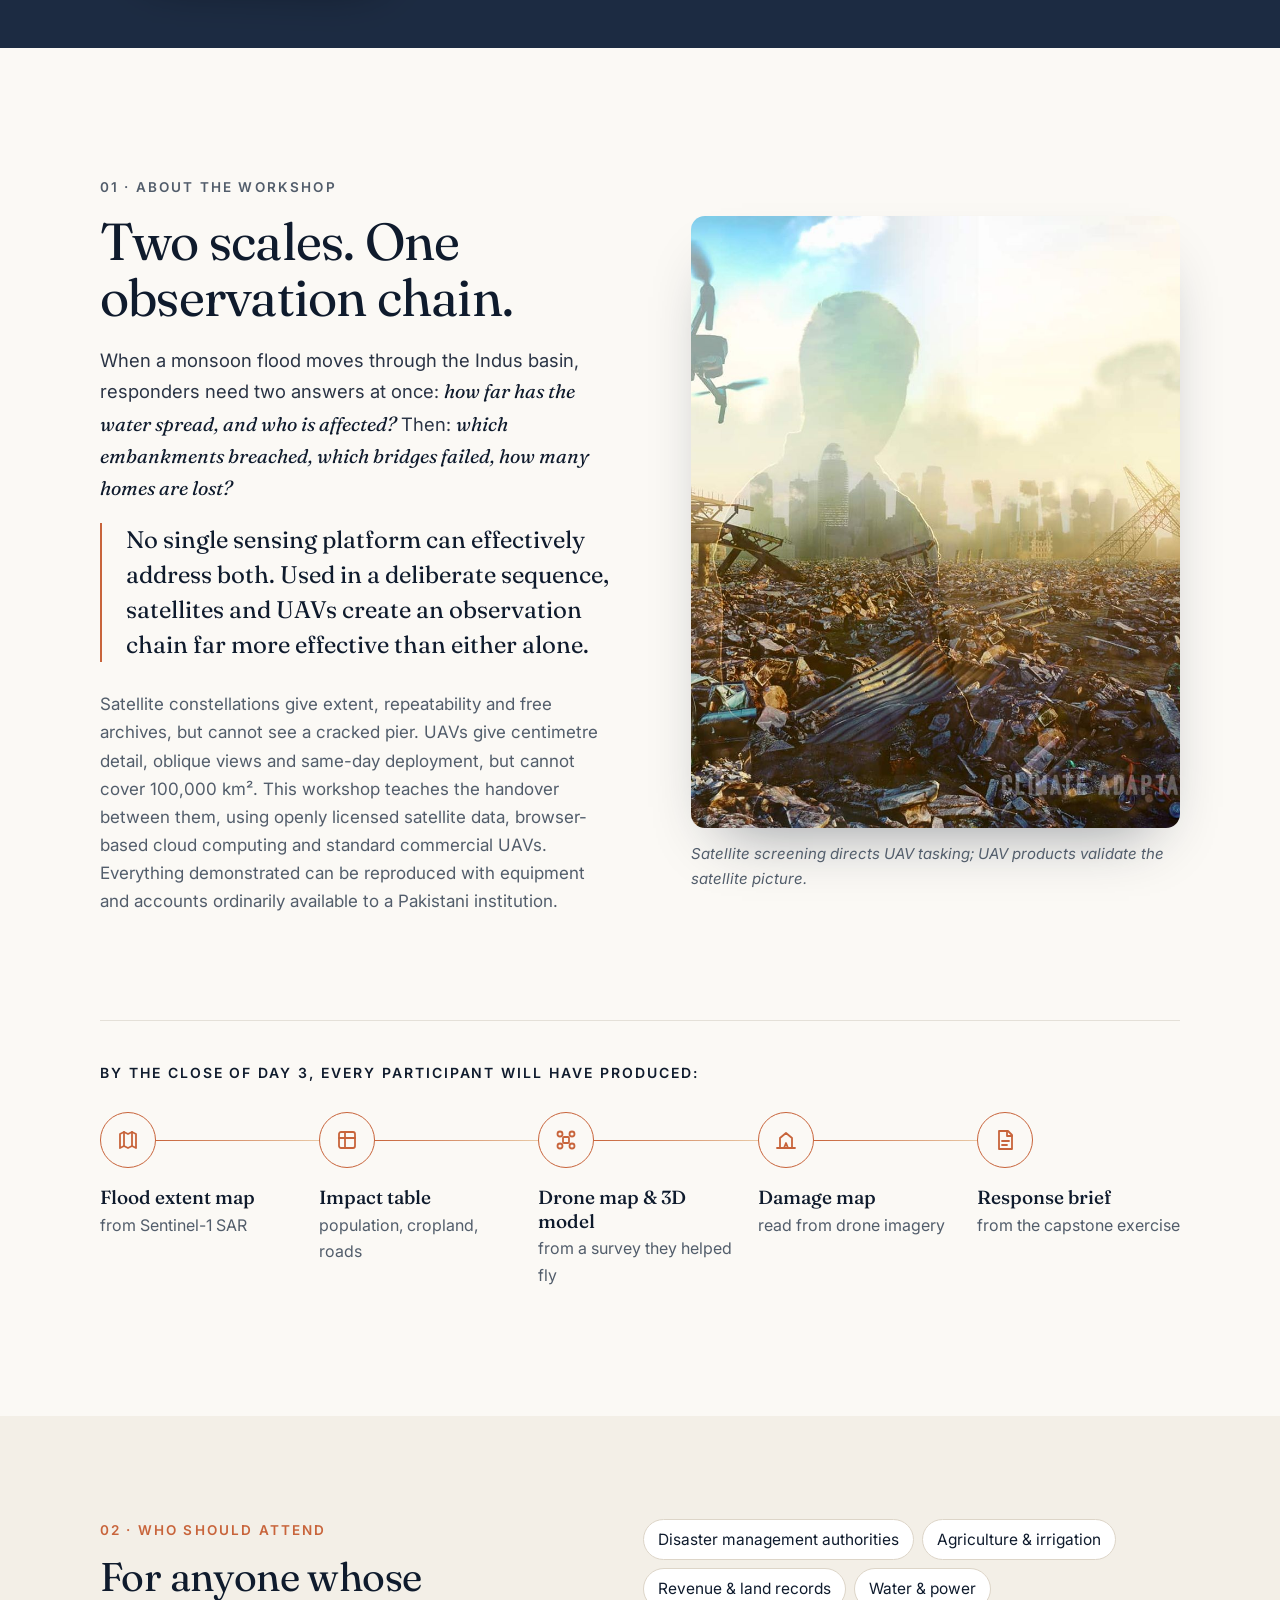
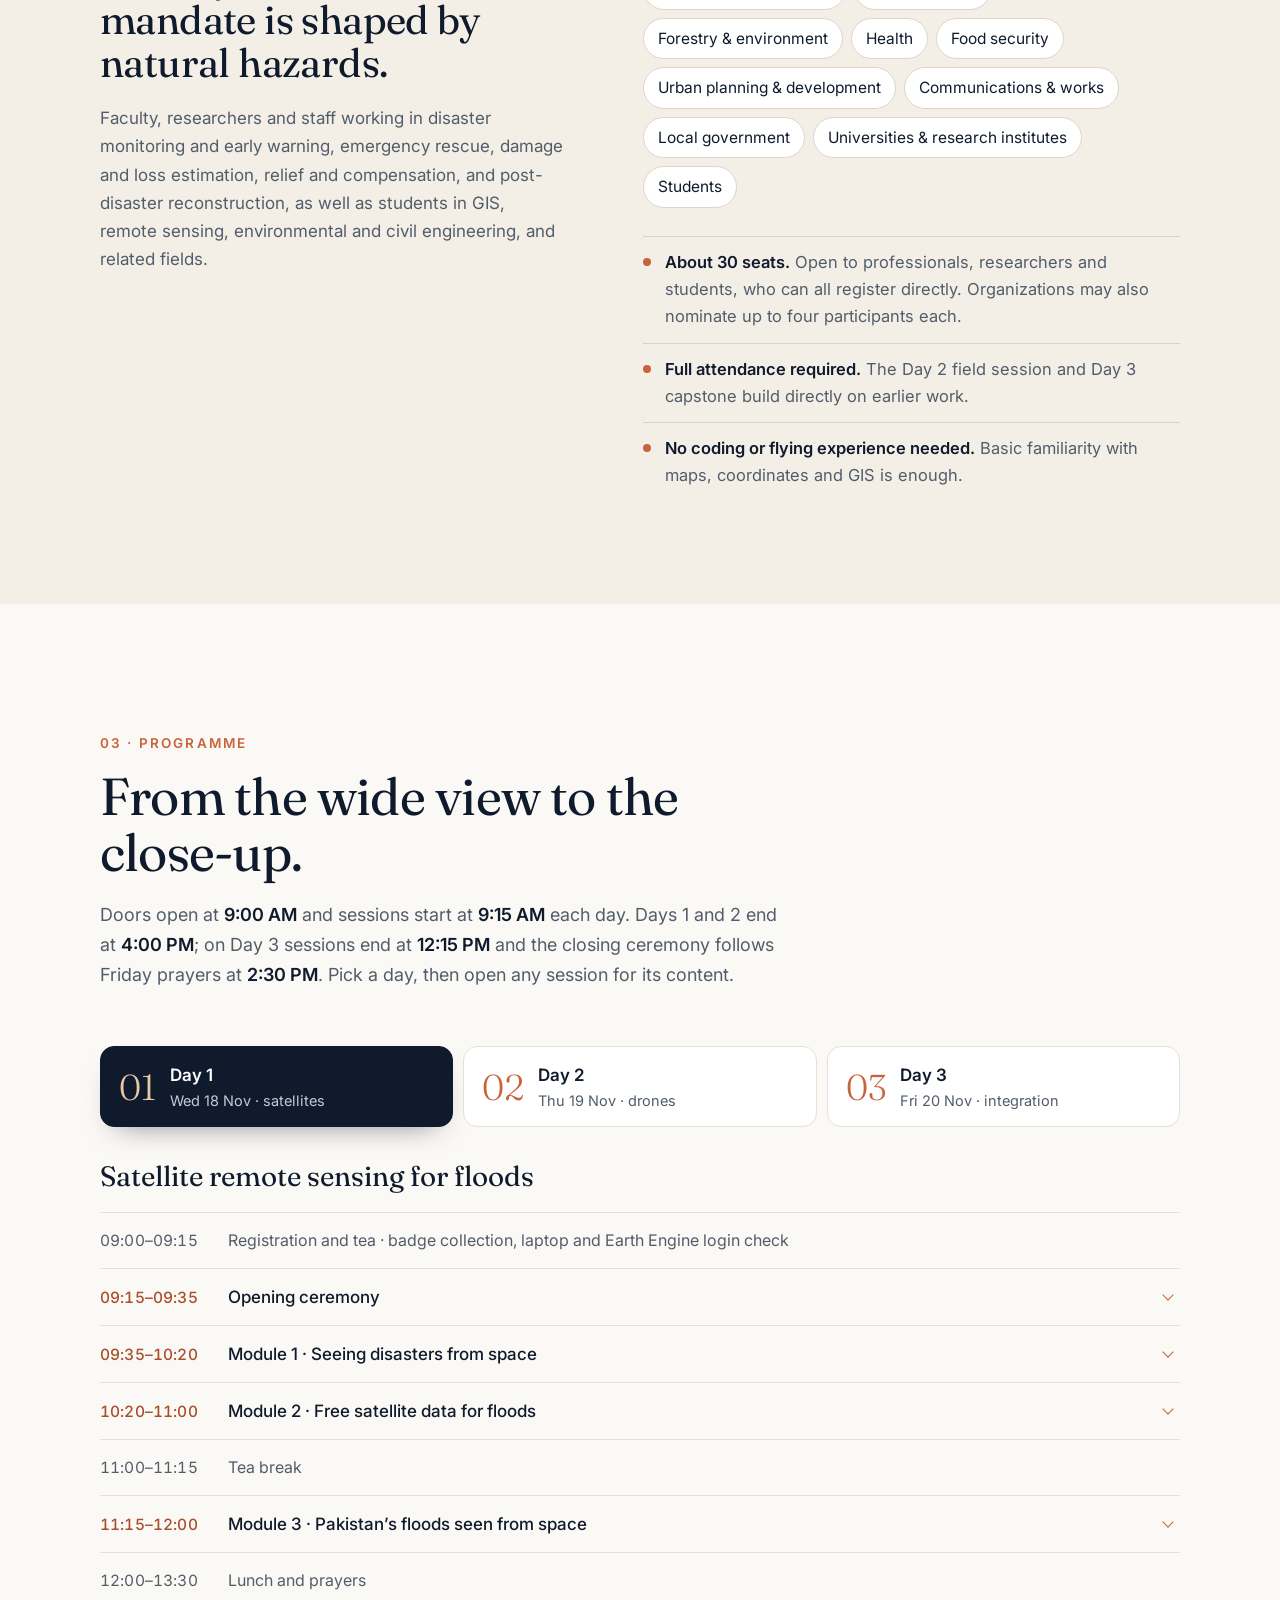
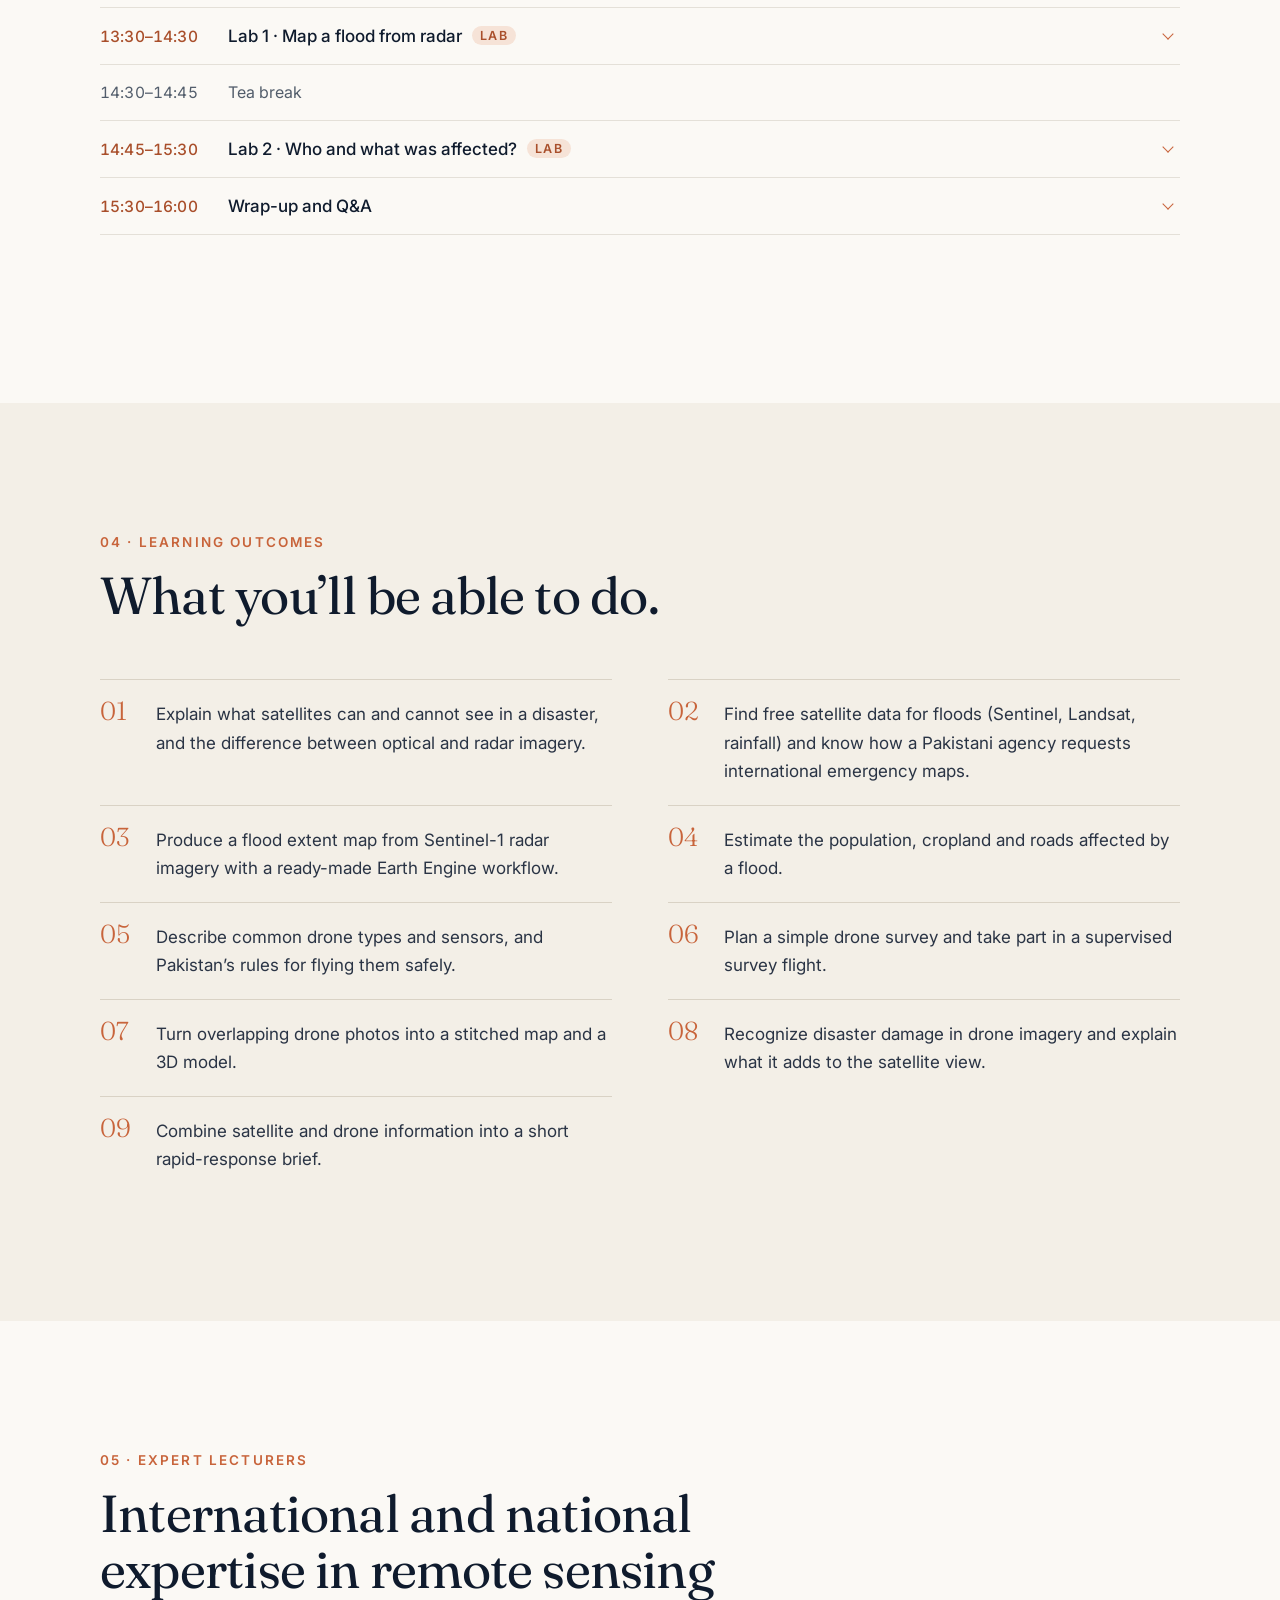
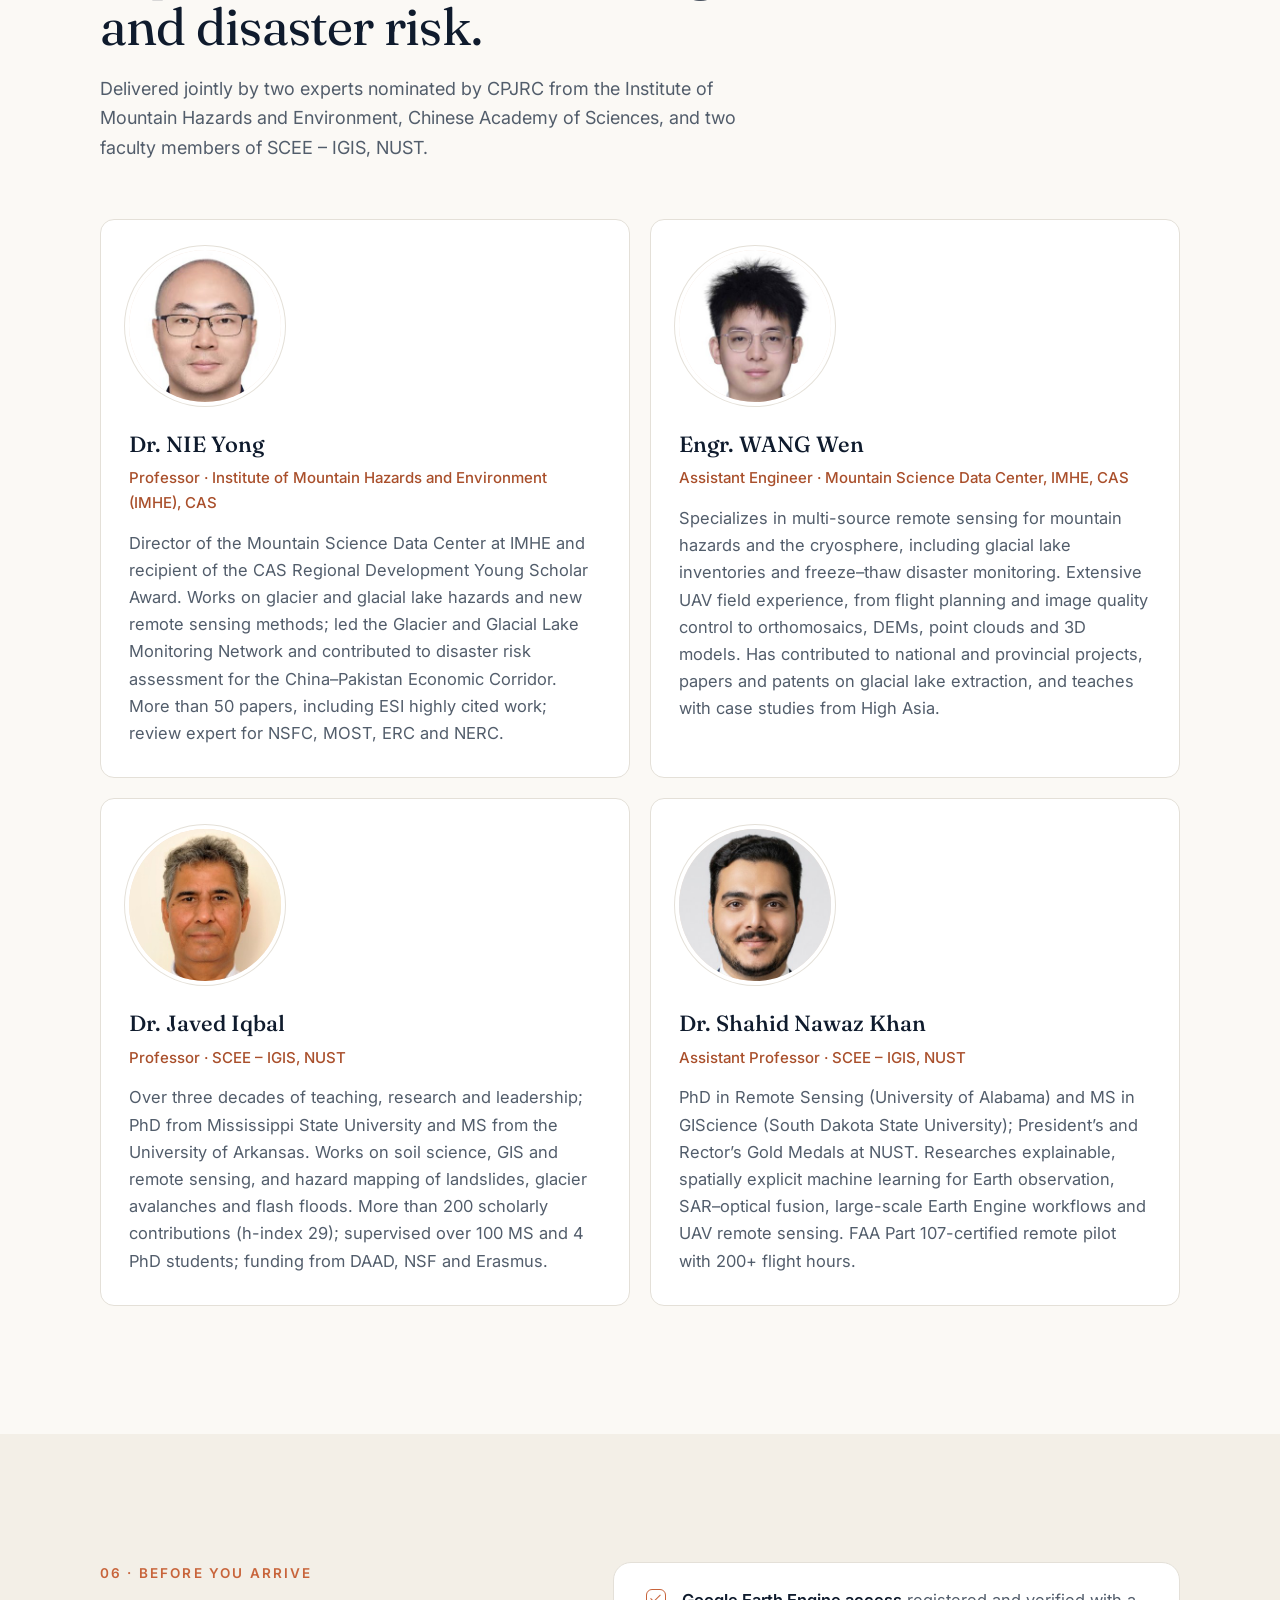
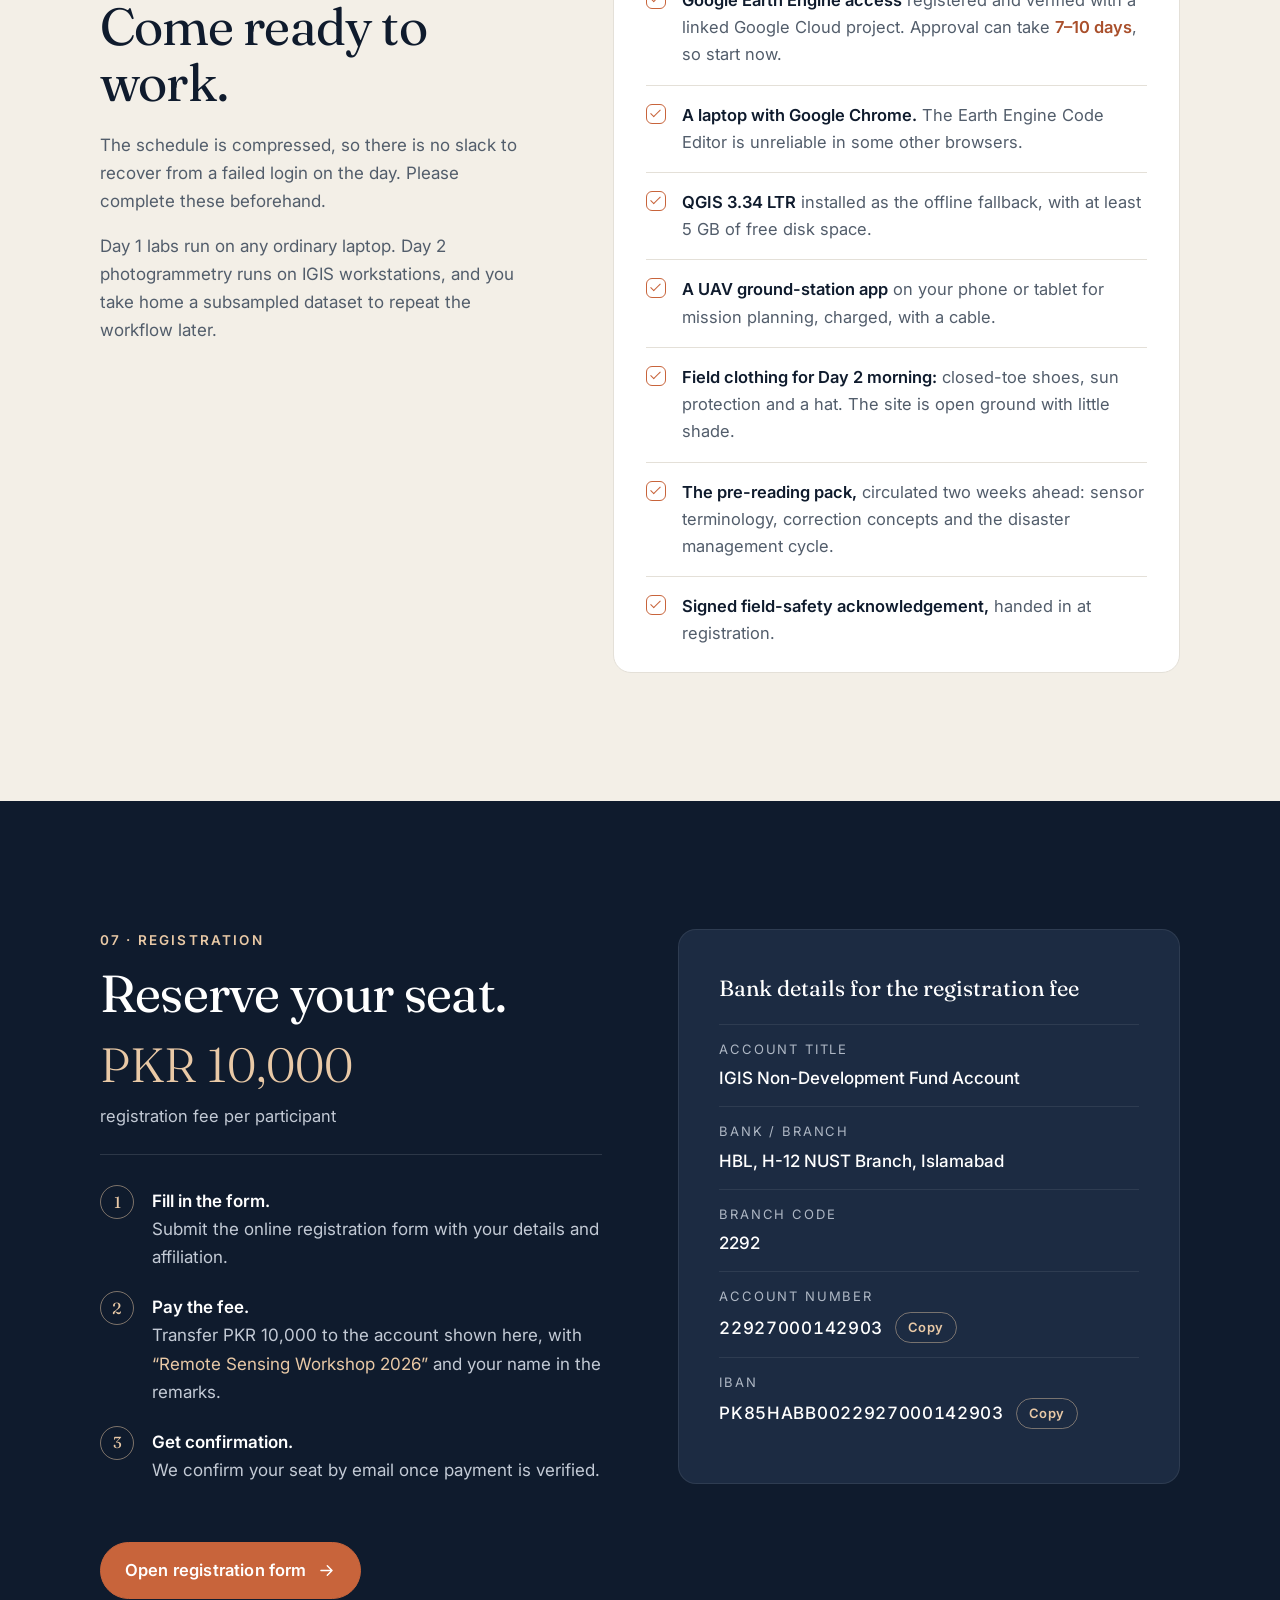
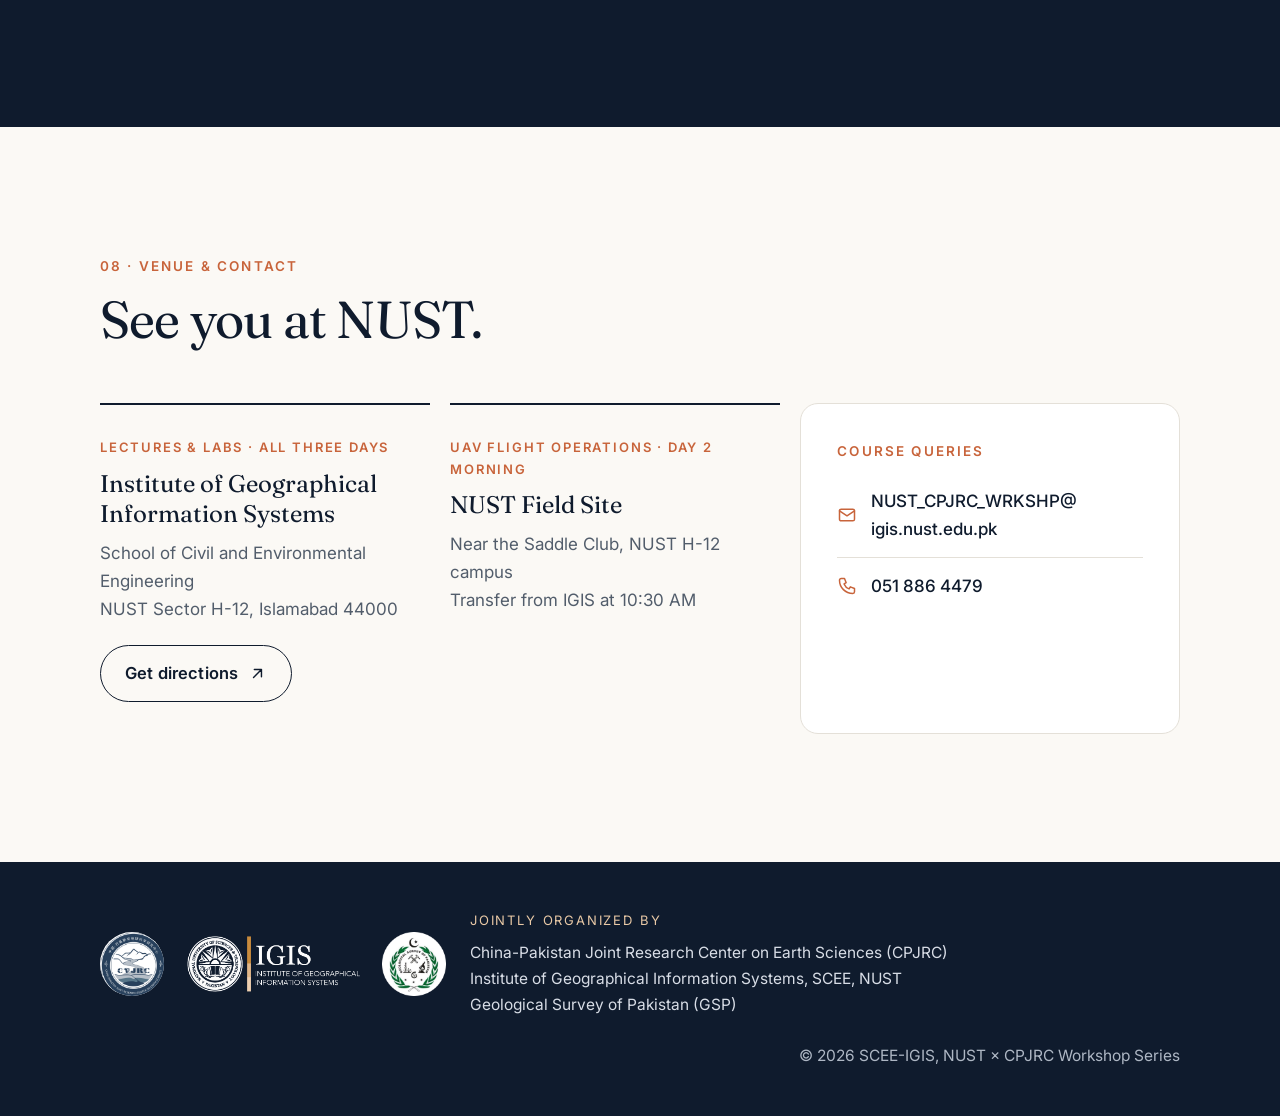
==== commit 2025af0c: "Restructure the programme: Day 1 satellites, Day 2 drones, Day 3 integration Day 1 now covers only s" ====
--- a/index.html
+++ b/index.html
@@ -108,7 +108,7 @@
     <section class="facts" aria-label="At a glance">
       <div class="wrap facts__grid">
         <div><strong>2½</strong><span>days, 18–20 November 2026</span></div>
-        <div><strong>15</strong><span>contact hours of lectures, labs and fieldwork</span></div>
+        <div><strong>13</strong><span>contact hours of lectures, labs and fieldwork</span></div>
         <div><strong>30</strong><span>participants, in six field groups of five</span></div>
         <div><strong>4</strong><span>lecturers from CAS and NUST</span></div>
       </div>
@@ -161,10 +161,10 @@
           <p class="chain__intro">By the close of Day 3, every participant will have produced:</p>
           <ol class="chain__list">
             <li><span class="chain__icon"><svg viewBox="0 0 24 24" aria-hidden="true"><path d="M4 6l4-2 4 2 4-2 4 2v14l-4-2-4 2-4-2-4 2z"/><path d="M8 4v14M16 4v14"/></svg></span><b>Flood extent map</b><span>from Sentinel-1 SAR</span></li>
-            <li><span class="chain__icon"><svg viewBox="0 0 24 24" aria-hidden="true"><rect x="4" y="4" width="16" height="16" rx="2"/><path d="M4 10h16M10 4v16"/></svg></span><b>Exposure table</b><span>population, cropland, roads</span></li>
-            <li><span class="chain__icon"><svg viewBox="0 0 24 24" aria-hidden="true"><circle cx="6" cy="6" r="2.5"/><circle cx="18" cy="6" r="2.5"/><circle cx="6" cy="18" r="2.5"/><circle cx="18" cy="18" r="2.5"/><rect x="9" y="9" width="6" height="6" rx="1"/></svg></span><b>UAV orthomosaic &amp; DSM</b><span>from imagery they helped fly</span></li>
-            <li><span class="chain__icon"><svg viewBox="0 0 24 24" aria-hidden="true"><path d="M3 20h18M6 20V10l6-5 6 5v10"/><path d="m10 20 2-5 2 5"/></svg></span><b>Damage assessment</b><span>quantified from the model</span></li>
-            <li><span class="chain__icon"><svg viewBox="0 0 24 24" aria-hidden="true"><path d="M6 3h9l4 4v14H6z"/><path d="M14 3v5h5M9 13h7M9 17h5"/></svg></span><b>Situation brief</b><span>for an emergency ops centre</span></li>
+            <li><span class="chain__icon"><svg viewBox="0 0 24 24" aria-hidden="true"><rect x="4" y="4" width="16" height="16" rx="2"/><path d="M4 10h16M10 4v16"/></svg></span><b>Impact table</b><span>population, cropland, roads</span></li>
+            <li><span class="chain__icon"><svg viewBox="0 0 24 24" aria-hidden="true"><circle cx="6" cy="6" r="2.5"/><circle cx="18" cy="6" r="2.5"/><circle cx="6" cy="18" r="2.5"/><circle cx="18" cy="18" r="2.5"/><rect x="9" y="9" width="6" height="6" rx="1"/></svg></span><b>Drone map &amp; 3D model</b><span>from a survey they helped fly</span></li>
+            <li><span class="chain__icon"><svg viewBox="0 0 24 24" aria-hidden="true"><path d="M3 20h18M6 20V10l6-5 6 5v10"/><path d="m10 20 2-5 2 5"/></svg></span><b>Damage map</b><span>read from drone imagery</span></li>
+            <li><span class="chain__icon"><svg viewBox="0 0 24 24" aria-hidden="true"><path d="M6 3h9l4 4v14H6z"/><path d="M14 3v5h5M9 13h7M9 17h5"/></svg></span><b>Response brief</b><span>from the capstone exercise</span></li>
           </ol>
         </div>
       </div>
@@ -208,13 +208,13 @@
         <div class="section__head">
           <p class="eyebrow">03 · Programme</p>
           <h2 class="section__title">From the wide view to the close-up.</h2>
-          <p class="section__intro">Registration opens at <strong>8:30 AM</strong> on Day 1. Days 1 and 2 run <strong>9:00 AM – 5:00 PM</strong>; Day 3 closes at <strong>12:15 PM</strong>, ahead of Friday prayers. Pick a day, then open any session for its content.</p>
+          <p class="section__intro">Doors open at <strong>9:00 AM</strong> and sessions start at <strong>9:15 AM</strong> each day. Days 1 and 2 end at <strong>4:00 PM</strong>; on Day 3 sessions end at <strong>12:15 PM</strong> and the closing ceremony follows Friday prayers at <strong>2:30 PM</strong>. Pick a day, then open any session for its content.</p>
         </div>
 
         <div class="day-tabs" role="tablist" aria-label="Programme days" hidden>
-          <button type="button" role="tab" id="tab-day1" aria-controls="day1" aria-selected="true"><span class="day-tabs__num">01</span><span class="day-tabs__text"><b>Day 1</b><small>Wed 18 Nov · full day</small></span></button>
-          <button type="button" role="tab" id="tab-day2" aria-controls="day2" aria-selected="false" tabindex="-1"><span class="day-tabs__num">02</span><span class="day-tabs__text"><b>Day 2</b><small>Thu 19 Nov · field day</small></span></button>
-          <button type="button" role="tab" id="tab-day3" aria-controls="day3" aria-selected="false" tabindex="-1"><span class="day-tabs__num">03</span><span class="day-tabs__text"><b>Day 3</b><small>Fri 20 Nov · half day</small></span></button>
+          <button type="button" role="tab" id="tab-day1" aria-controls="day1" aria-selected="true"><span class="day-tabs__num">01</span><span class="day-tabs__text"><b>Day 1</b><small>Wed 18 Nov · satellites</small></span></button>
+          <button type="button" role="tab" id="tab-day2" aria-controls="day2" aria-selected="false" tabindex="-1"><span class="day-tabs__num">02</span><span class="day-tabs__text"><b>Day 2</b><small>Thu 19 Nov · drones</small></span></button>
+          <button type="button" role="tab" id="tab-day3" aria-controls="day3" aria-selected="false" tabindex="-1"><span class="day-tabs__num">03</span><span class="day-tabs__text"><b>Day 3</b><small>Fri 20 Nov · integration</small></span></button>
         </div>
 
         <ol class="days">
@@ -225,28 +225,26 @@
               <span class="day__tag">Wed · 18 Nov</span>
             </div>
             <div class="day__body">
-              <h3>Foundations, wide-area assessment &amp; mission design</h3>
+              <h3>Satellite remote sensing for floods</h3>
               <ol class="slots">
-                <li class="slot slot--break"><time>08:30–09:00</time><span>Registration and tea · badge collection, laptop check, Earth Engine login verification</span></li>
-                <li class="slot"><details><summary><time>09:00–09:20</time><span>Opening ceremony</span></summary>
-                  <p>Welcome address, workshop inauguration, and statement of course objectives.</p></details></li>
-                <li class="slot"><details><summary><time>09:20–10:10</time><span>Module 1 · Foundations of remote sensing across scales</span></summary>
-                  <p>Passive versus active sensing. The resolution quartet (spatial, spectral, temporal, radiometric) and why all four cannot be maximized at once. The swath-versus-resolution trade-off. What “large-scale” changes: data volume, radiometric consistency, cloud cover and processing throughput. The continuum from satellite constellations to manned aerial surveys, UAVs and ground surveys, and the reporting scale each supports. Where Earth observation enters each phase of the disaster management cycle.</p></details></li>
-                <li class="slot"><details><summary><time>10:10–10:55</time><span>Module 2 · Data access and international emergency mapping</span></summary>
-                  <p>Sentinel-1, -2 and -3; Landsat 8 and 9; MODIS and VIIRS; GPM IMERG; Copernicus and NASADEM elevation models; when commercial very-high-resolution tasking is justified. Revisit arithmetic under monsoon cloud. Analysis-Ready Data and the workload it removes. Live walkthrough of the Copernicus Data Space Ecosystem and the Google Earth Engine catalogue. The International Charter “Space and Major Disasters”, Copernicus EMS Rapid Mapping, Sentinel Asia and UN-SPIDER, with emphasis on how a Pakistani agency requests activation and realistic delivery timelines.</p></details></li>
-                <li class="slot slot--break"><time>10:55–11:10</time><span>Tea break</span></li>
-                <li class="slot"><details><summary><time>11:10–12:00</time><span>Module 3 · UAV systems, regulation and payloads</span></summary>
-                  <p>Definition, development and characteristics of UAVs. System composition: airframe, propulsion, flight controller, GNSS and IMU, datalink, ground control station and payload. Fixed-wing, multirotor and hybrid VTOL configurations, and platform selection by flight time, altitude, speed, payload capacity and integration. Imaging principles of optical, multispectral, thermal and LiDAR payloads. Regulations and responsible authorities in Pakistan; procedures for permission, notification, restricted airspace and flight logging. UAVs across the disaster cycle compared with traditional survey and satellite observation.</p></details></li>
+                <li class="slot slot--break"><time>09:00–09:15</time><span>Registration and tea · badge collection, laptop and Earth Engine login check</span></li>
+                <li class="slot"><details><summary><time>09:15–09:35</time><span>Opening ceremony</span></summary>
+                  <p>Welcome address, workshop inauguration and course objectives.</p></details></li>
+                <li class="slot"><details><summary><time>09:35–10:20</time><span>Module 1 · Seeing disasters from space</span></summary>
+                  <p>What satellites can and cannot see, in plain terms. Optical versus radar imagery, and why radar sees through monsoon cloud. Why resolution and revisit time matter. Where satellite imagery helps across the disaster management cycle, from early warning to recovery.</p></details></li>
+                <li class="slot"><details><summary><time>10:20–11:00</time><span>Module 2 · Free satellite data for floods</span></summary>
+                  <p>Sentinel-1, Sentinel-2, Landsat and GPM rainfall data, and where to get them at no cost through Copernicus and Google Earth Engine. How a Pakistani agency requests emergency maps through the International Charter “Space and Major Disasters”, and what to expect from the response.</p></details></li>
+                <li class="slot slot--break"><time>11:00–11:15</time><span>Tea break</span></li>
+                <li class="slot"><details><summary><time>11:15–12:00</time><span>Module 3 · Pakistan’s floods seen from space</span></summary>
+                  <p>The 2010 and 2022 floods as case studies: what satellite maps showed responders, how they were used, and where they fell short, from cloud cover to flooding in cities and under crops.</p></details></li>
                 <li class="slot slot--break"><time>12:00–13:30</time><span>Lunch and prayers</span></li>
-                <li class="slot"><details><summary><time>13:30–14:00</time><span>Lab 0 · Environment check</span></summary>
-                  <p>Orientation to the Earth Engine Code Editor, the shared script repository, running a first script and troubleshooting logins. An offline data package for anyone whose access has failed.</p></details></li>
-                <li class="slot"><details><summary><time>14:00–15:30</time><span>Lab 1A · Rapid flood mapping from Sentinel-1 SAR</span></summary>
-                  <p>Why SAR for floods: cloud penetration and the specular reflection of open water. Pre- and post-event Sentinel-1 GRD imagery in VV polarization; speckle filtering; change-detection ratio and histogram thresholding; terrain masking with slope and Height Above Nearest Drainage to suppress radar-shadow false positives. Output: a flood extent layer for the August–September 2022 Sindh floods.</p></details></li>
-                <li class="slot slot--break"><time>15:30–15:45</time><span>Tea break</span></li>
-                <li class="slot"><details><summary><time>15:45–16:20</time><span>Lab 1B · Exposure and impact quantification</span></summary>
-                  <p>Intersecting flood extent with WorldPop population, ESA WorldCover cropland and OpenStreetMap roads and settlements to build a district-wise exposure table. Error sources (permanent water, under-detected urban flooding, vegetated floodplain) and identifying the sub-areas where those limits justify an aerial survey.</p></details></li>
-                <li class="slot"><details><summary><time>16:20–17:00</time><span>Lab 2 · Flight planning and mission design</span></summary>
-                  <p>Formulating a survey flight plan: area, sensor, forward and side overlap, ground sample distance, efficiency, accuracy and safety. Delineating the flight area around prohibited and restricted zones; setting altitude and speed against sensor, terrain and overlap; automatic route generation and manual adjustment. Each group plans the mission it will fly on Day 2 for instructor review. Field safety and pre-flight briefing issued.</p></details></li>
+                <li class="slot slot--lab"><details><summary><time>13:30–14:30</time><span>Lab 1 · Map a flood from radar</span></summary>
+                  <p>A short instructor demonstration, then participants run a ready-made Earth Engine script on before-and-after Sentinel-1 images to map the extent of the 2022 Sindh floods. No coding needed: only the dates and area are changed.</p></details></li>
+                <li class="slot slot--break"><time>14:30–14:45</time><span>Tea break</span></li>
+                <li class="slot slot--lab"><details><summary><time>14:45–15:30</time><span>Lab 2 · Who and what was affected?</span></summary>
+                  <p>Run a provided script that overlays the flood map on population, cropland and road data, and read the resulting impact table for one district.</p></details></li>
+                <li class="slot"><details><summary><time>15:30–16:00</time><span>Wrap-up and Q&amp;A</span></summary>
+                  <p>Recap of the day, open questions and a preview of the drone day.</p></details></li>
               </ol>
             </div>
           </li>
@@ -258,22 +256,27 @@
               <span class="day__tag">Thu · 19 Nov</span>
             </div>
             <div class="day__body">
-              <h3>Field operations &amp; UAV data processing</h3>
+              <h3>UAV remote sensing: from flight to damage map</h3>
               <ol class="slots">
-                <li class="slot"><details><summary><time>08:30–09:00</time><span>Transfer and pre-flight briefing</span></summary>
-                  <p>Transfer to the NUST field site. Airspace and site status, weather and wind limits, emergency procedures, lost-link and return-to-home behaviour, crew roles and the go/no-go decision. Aircraft and battery checks, compass and IMU calibration, ground control point layout.</p></details></li>
-                <li class="slot slot--field"><details><summary><time>09:00–11:30</time><span>Field practical · UAV flight operations</span></summary>
-                  <p>Groups rotate through supervised stations: basic manual handling; emergency take-off and landing, including over uneven terrain; one-click return-to-home configuration; execution of the planned mission. Multi-source acquisition of a nadir orthophoto block, an oblique block and thermal infrared coverage of the same area, plus a ground control point survey.</p></details></li>
-                <li class="slot"><details><summary><time>11:30–12:00</time><span>Data offload and quality check</span></summary>
-                  <p>On-site verification of coverage, overlap and image quality; completing the flight log; transferring imagery to the processing workstations.</p></details></li>
-                <li class="slot slot--break"><time>12:00–13:30</time><span>Lunch and prayers · return to IGIS</span></li>
-                <li class="slot"><details><summary><time>13:30–15:15</time><span>Lab 3A · Photogrammetric processing</span></summary>
-                  <p>UAV data products and the processing chain: POS data organization; image pre-processing and quality screening; rapid stitching for first-look products; alignment, registration and correction; dense reconstruction; DSM and orthomosaic generation; georeferencing to ground control and accuracy reporting; export. A rapid field product compared with a fully processed one, and the time cost of each.</p></details></li>
-                <li class="slot slot--break"><time>15:15–15:30</time><span>Tea break</span></li>
-                <li class="slot"><details><summary><time>15:30–17:00</time><span>Lab 3B · 3D modelling and damage quantification</span></summary>
-                  <p>Oblique photogrammetry from acquisition through checking, import, adjustment, modelling and output. Change detection between epochs for rapid loss assessment; landslide displacement from differenced surface models; building damage classes and damaged road length. Reconciling these figures with the satellite exposure table from Lab 1.</p></details></li>
+                <li class="slot slot--break"><time>09:00–09:15</time><span>Arrival and tea</span></li>
+                <li class="slot"><details><summary><time>09:15–10:00</time><span>Module 4 · UAV systems and the rules</span></summary>
+                  <p>Drone types (multirotor, fixed-wing, VTOL) and sensors (camera, multispectral, thermal, LiDAR). What drones can do in a disaster that satellites cannot. Regulations, permissions and flight safety in Pakistan.</p></details></li>
+                <li class="slot"><details><summary><time>10:00–10:30</time><span>Flight planning exercise</span></summary>
+                  <p>In groups, plan the mission you will fly: survey area, flying height, image overlap and resolution, using the ground-station app.</p></details></li>
+                <li class="slot slot--break"><time>10:30–10:45</time><span>Transfer to the NUST field site · near the Saddle Club</span></li>
+                <li class="slot slot--field"><details><summary><time>10:45–12:15</time><span>Field practical · UAV flights</span></summary>
+                  <p>Safety briefing and a demonstration flight, then groups fly their planned mission under supervision, capturing straight-down, angled and thermal images and laying out ground control points.</p></details></li>
+                <li class="slot slot--break"><time>12:15–12:30</time><span>Data offload and return to IGIS</span></li>
+                <li class="slot slot--break"><time>12:30–13:45</time><span>Lunch and prayers</span></li>
+                <li class="slot slot--lab"><details><summary><time>13:45–14:45</time><span>Lab 3 · From photos to maps</span></summary>
+                  <p>Guided processing on IGIS workstations: turn overlapping drone photos into a stitched map (orthomosaic) and a 3D model of the site.</p></details></li>
+                <li class="slot slot--break"><time>14:45–15:00</time><span>Tea break</span></li>
+                <li class="slot slot--lab"><details><summary><time>15:00–15:40</time><span>Lab 4 · Reading damage from the air</span></summary>
+                  <p>Pan and zoom through the drone map and 3D model to spot damage by eye: collapsed or cracked buildings, breached embankments, blocked roads, debris and flood marks. Then view the same place in satellite imagery to see what the extra detail adds.</p></details></li>
+                <li class="slot"><details><summary><time>15:40–16:00</time><span>Wrap-up and Q&amp;A</span></summary>
+                  <p>Recap of the day and a preview of Day 3.</p></details></li>
               </ol>
-              <p class="day__note">If weather or airspace prevents flying, a pre-flown reference dataset is staged in advance so the processing labs run as planned.</p>
+              <p class="day__note">Labs 3 and 4 use a prepared dataset so they fit the time; the morning’s own flights are processed overnight and shown on Day 3. The same dataset is the backup if weather or airspace prevents flying.</p>
             </div>
           </li>
 
@@ -281,24 +284,29 @@
           <li class="day" id="day3" role="tabpanel" aria-labelledby="tab-day3">
             <div class="day__label">
               <span class="day__num">03</span>
-              <span class="day__tag">Fri · 20 Nov · half day</span>
+              <span class="day__tag">Fri · 20 Nov</span>
             </div>
             <div class="day__body">
-              <h3>Integration, case studies &amp; rapid-response simulation</h3>
+              <h3>Integration, case studies &amp; rapid response</h3>
               <ol class="slots">
-                <li class="slot"><details><summary><time>09:00–09:35</time><span>Module 4 · Integrating the observation chain</span></summary>
-                  <p>Designing a nested assessment: satellite screening to bound the event, coarse exposure estimation to prioritize, UAV tasking of priority sub-areas, and ground validation. Where the handovers sit in time, who authorizes each, and the realistic latency of each stage. UAV surveys as reference data for validating satellite classifications, and the sampling design that makes this valid. Propagating uncertainty, and reporting a figure that will be challenged in a compensation process.</p></details></li>
-                <li class="slot"><details><summary><time>09:35–10:15</time><span>Applied case studies</span></summary>
+                <li class="slot slot--break"><time>09:00–09:15</time><span>Arrival and tea</span></li>
+                <li class="slot"><details><summary><time>09:15–09:45</time><span>Module 5 · Putting satellites and drones together</span></summary>
+                  <p>How the two fit in a real response: satellites to see the whole event and decide where to look, drones to see the priority areas in detail, and field checks to confirm. Who does what, and how quickly.</p></details></li>
+                <li class="slot"><details><summary><time>09:45–10:20</time><span>Applied case studies</span></summary>
+                  <p>Three Pakistani studies:</p>
                   <ul>
-                    <li>Flood risk assessment of Attabad Lake using a scenario-based approach for disaster preparedness.</li>
-                    <li>Scenario-based HEC-RAS 2D unsteady flow analysis of Shisper Lake for GLOF risk assessment.</li>
-                    <li>Riverine flood assessment in Jhang district in relation to ENSO and summer monsoon rainfall over the Upper Indus Basin.</li>
+                    <li>Flood risk assessment of Attabad Lake using a scenario-based approach.</li>
+                    <li>Shisper Lake glacial lake outburst flood scenarios with HEC-RAS 2D.</li>
+                    <li>Riverine flooding in Jhang district and the summer monsoon over the Upper Indus Basin.</li>
                   </ul></details></li>
-                <li class="slot slot--break"><time>10:15–10:30</time><span>Tea break · scenario cards and data packages distributed</span></li>
-                <li class="slot slot--field"><details><summary><time>10:30–11:45</time><span>Capstone · Rapid-response simulation</span></summary>
-                  <p>Six groups of five each have 45 minutes to build a four-slide rapid assessment brief: a satellite-derived event footprint, an exposure table, a UAV tasking plan with priority areas, flight time and crew estimate, and a confidence statement with recommended next tasking. Four minutes per group to present. Scenarios: monsoon flooding in Dera Ghazi Khan, a GLOF in Hunza, an earthquake near Muzaffarabad, multi-season drought in Tharparkar, urban flooding in Karachi, and post-flood reconstruction tracking in Sindh.</p></details></li>
-                <li class="slot"><details><summary><time>11:45–12:15</time><span>Communication, summary and closing</span></summary>
-                  <p>Data sharing and interoperability: Pak-NSDI, inter-agency arrangements, custody of UAV imagery and remaining gaps. Self-study packages and the follow-up online clinic. Feedback, course summary, remarks by dignitaries, certificates and group photograph.</p></details></li>
+                <li class="slot slot--break"><time>10:20–10:30</time><span>Short break · scenario packs handed out</span></li>
+                <li class="slot slot--exercise"><details><summary><time>10:30–11:30</time><span>Capstone · Rapid-response simulation</span></summary>
+                  <p>Groups take a disaster scenario and prepare a short brief: a satellite map of the affected area, a summary of who and what was affected, and where they would send a drone and why. Scenarios include monsoon flooding in Dera Ghazi Khan, a glacial lake outburst in Hunza, urban flooding in Karachi and post-flood recovery in Sindh.</p></details></li>
+                <li class="slot"><details><summary><time>11:30–12:15</time><span>Group presentations</span></summary>
+                  <p>Each group presents its brief, with feedback from the instructors.</p></details></li>
+                <li class="slot slot--break"><time>12:15–14:30</time><span>Friday prayers and lunch</span></li>
+                <li class="slot"><details><summary><time>14:30–15:30</time><span>Closing ceremony</span></summary>
+                  <p>Course summary, remarks by dignitaries, award of certificates and group photograph.</p></details></li>
               </ol>
             </div>
           </li>
@@ -314,16 +322,15 @@
           <h2 class="section__title">What you’ll be able to do.</h2>
         </div>
         <ol class="outcomes">
-          <li>Select the right platform, sensor and spatial and temporal resolution for a hazard and reporting scale, and justify the trade-off between resolution, swath and revisit.</li>
-          <li>Access free satellite archives and analysis-ready products (Copernicus, Landsat, MODIS, VIIRS, global DEMs) and know how a Pakistani agency requests international emergency mapping.</li>
-          <li>Produce a rapid flood extent map from Sentinel-1 SAR by change detection, and quantify exposed population, cropland and infrastructure.</li>
-          <li>Describe how a UAV remote sensing system works and choose a platform and payload for the mission’s endurance, altitude, speed and payload needs.</li>
-          <li>State Pakistan’s UAV regulatory framework and responsible authorities, and follow correct procedure for permission, notification and flight safety.</li>
-          <li>Plan and fly a UAV survey that avoids restricted airspace, sets altitude, speed and overlap, and acquires orthophoto, oblique and thermal data.</li>
-          <li>Process UAV imagery through the full photogrammetric chain to an orthomosaic, a DSM and an oblique 3D model.</li>
-          <li>Quantify disaster damage from UAV products with change detection and displacement analysis, reconciled with satellite exposure estimates.</li>
-          <li>Design a nested, multi-scale workflow where satellite screening directs UAV tasking, with the validation and uncertainty of each stage.</li>
-          <li>Assemble a rapid post-event situation brief under time pressure, with an explicit statement of uncertainty and recommended next tasking.</li>
+          <li>Explain what satellites can and cannot see in a disaster, and the difference between optical and radar imagery.</li>
+          <li>Find free satellite data for floods (Sentinel, Landsat, rainfall) and know how a Pakistani agency requests international emergency maps.</li>
+          <li>Produce a flood extent map from Sentinel-1 radar imagery with a ready-made Earth Engine workflow.</li>
+          <li>Estimate the population, cropland and roads affected by a flood.</li>
+          <li>Describe common drone types and sensors, and Pakistan’s rules for flying them safely.</li>
+          <li>Plan a simple drone survey and take part in a supervised survey flight.</li>
+          <li>Turn overlapping drone photos into a stitched map and a 3D model.</li>
+          <li>Recognize disaster damage in drone imagery and explain what it adds to the satellite view.</li>
+          <li>Combine satellite and drone information into a short rapid-response brief.</li>
         </ol>
       </div>
     </section>
@@ -437,7 +444,7 @@
           <div class="place">
             <p class="place__tag">UAV flight operations · Day 2 morning</p>
             <h3>NUST Field Site</h3>
-            <address>Near the Saddle Club, NUST H-12 campus<br>Transfer from IGIS at 8:30 AM</address>
+            <address>Near the Saddle Club, NUST H-12 campus<br>Transfer from IGIS at 10:30 AM</address>
           </div>
           <div class="contact">
             <p class="contact__title">Course queries</p>
--- a/styles.css
+++ b/styles.css
@@ -268,7 +268,10 @@
 .slot details li { margin-bottom: 6px; }
 .slot--break { font-size: 16px; color: var(--muted); padding-right: 0; }
 .slot--break time { color: var(--muted); font-weight: 400; }
-.slot--field summary span::after { content: "Field"; margin-left: 10px; font-size: 12.5px; letter-spacing: .1em; text-transform: uppercase; font-weight: 600; color: var(--accent-dark); background: var(--accent-soft); padding: 2px 8px; border-radius: 999px; vertical-align: 2px; white-space: nowrap; }
+.slot--field summary span::after, .slot--lab summary span::after, .slot--exercise summary span::after { content: "Field"; margin-left: 10px; font-size: 12.5px; letter-spacing: .1em; text-transform: uppercase; font-weight: 600; color: var(--accent-dark); background: var(--accent-soft); padding: 2px 8px; border-radius: 999px; vertical-align: 2px; white-space: nowrap; }
+.slot--field summary span::after { background: #e3efe7; color: #2f6a48; }
+.slot--lab summary span::after { content: "Lab"; }
+.slot--exercise summary span::after { content: "Exercise"; background: #efe6f3; color: #6f4483; }
 .day__note { margin: 16px 0 0; font-size: 16px; color: var(--muted); font-style: italic; }
 
 /* ---------- Outcomes ---------- */
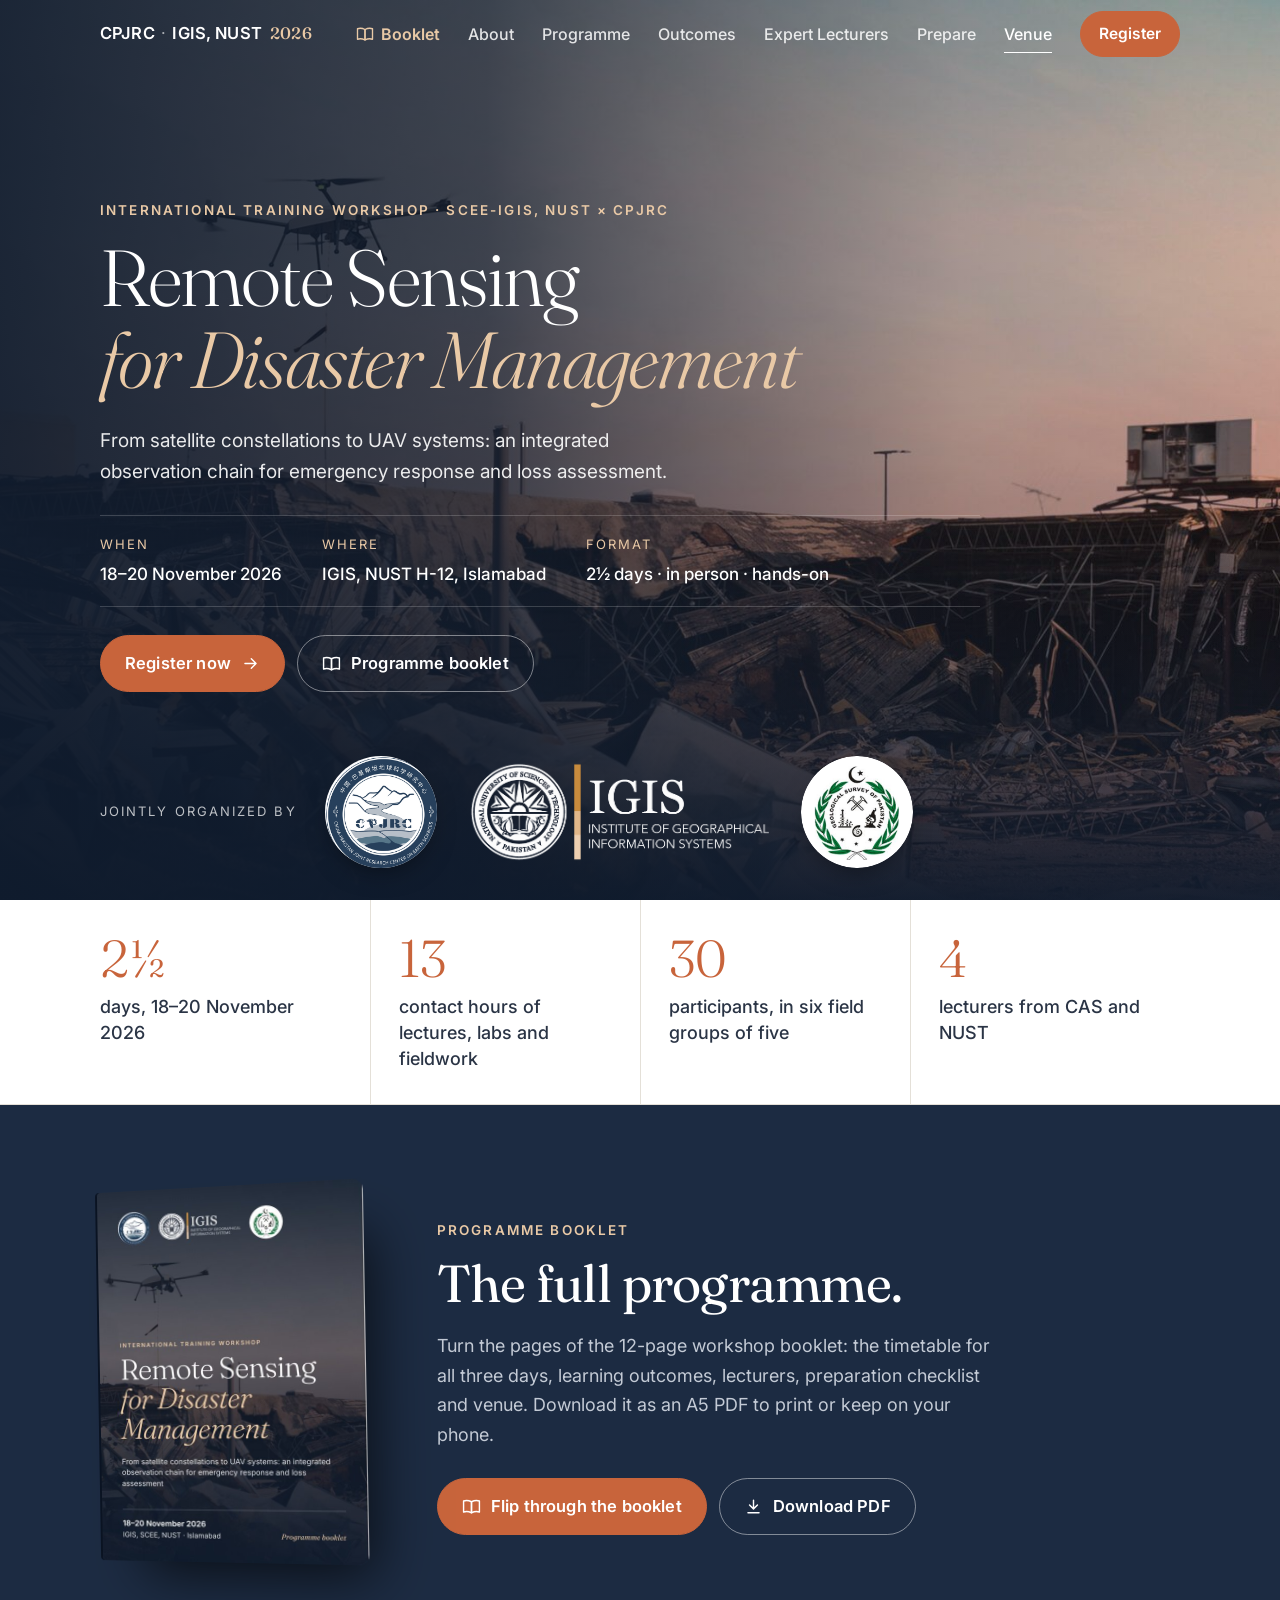
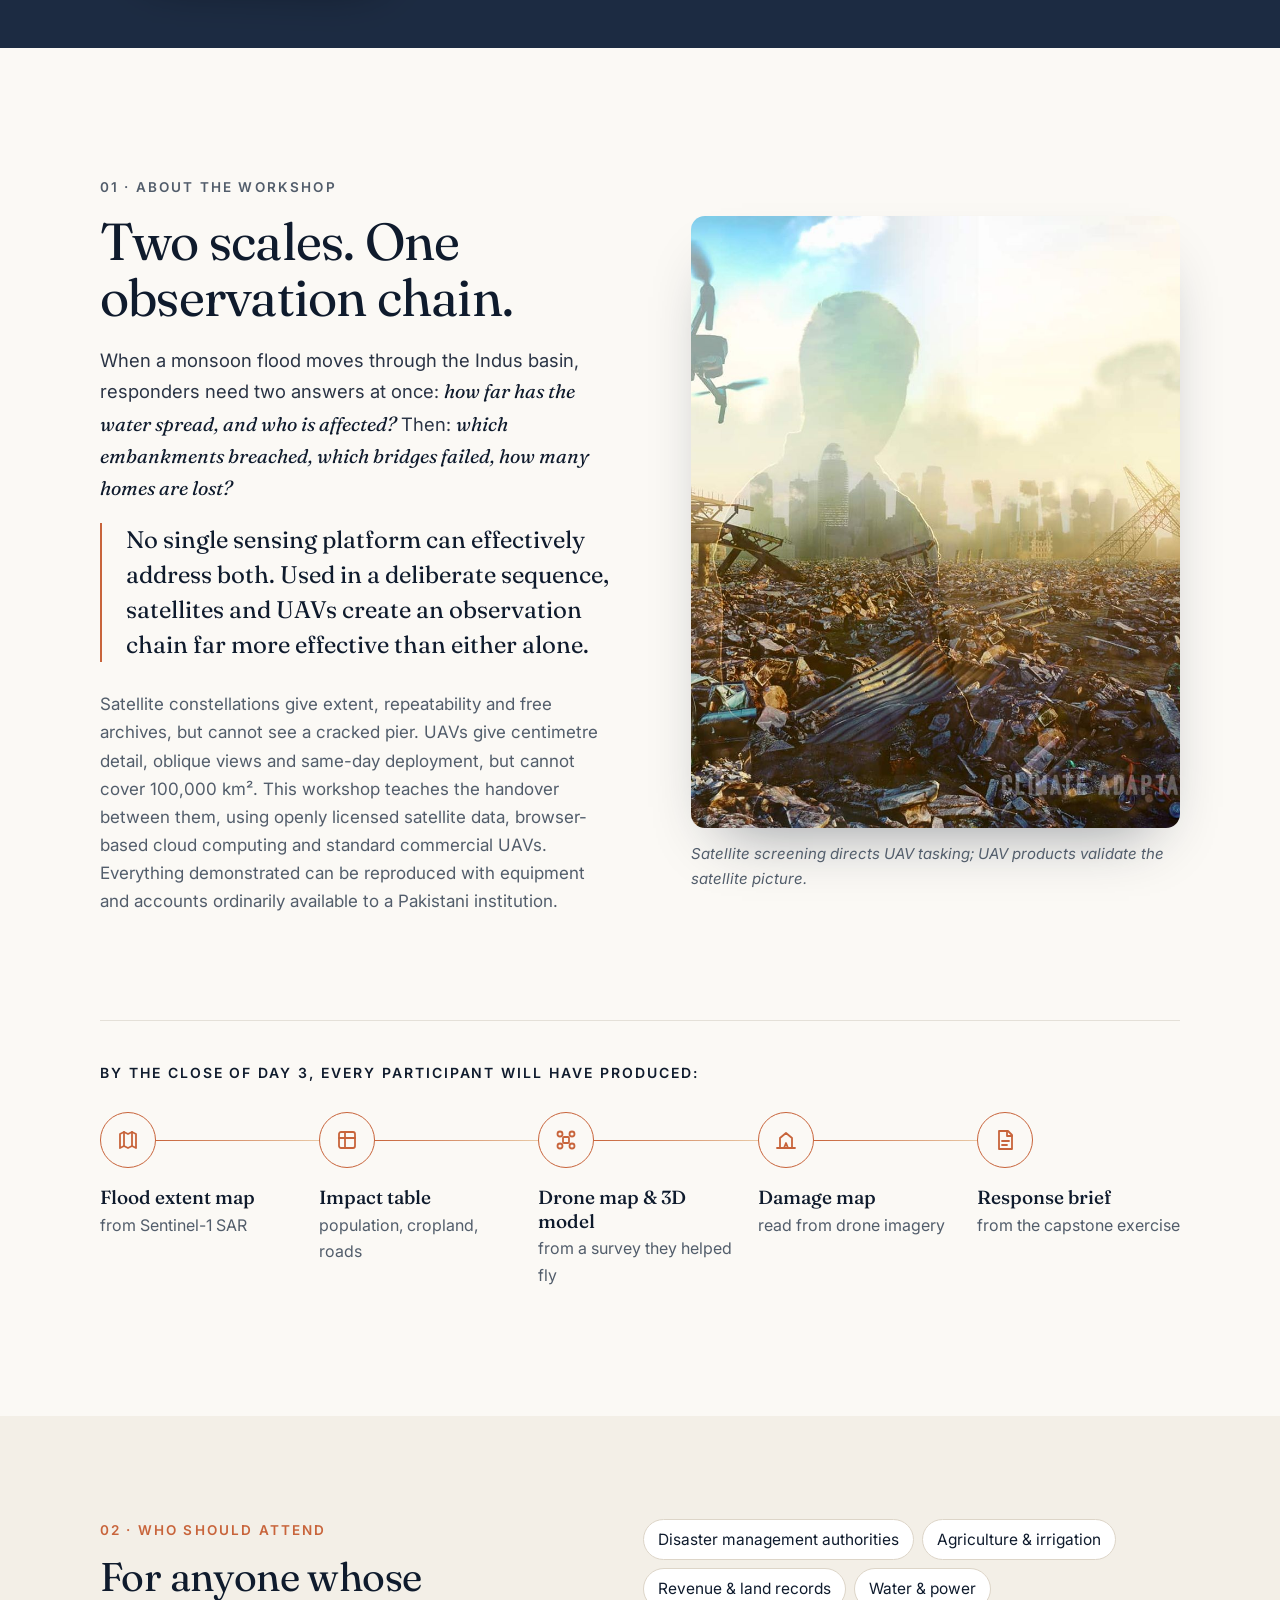
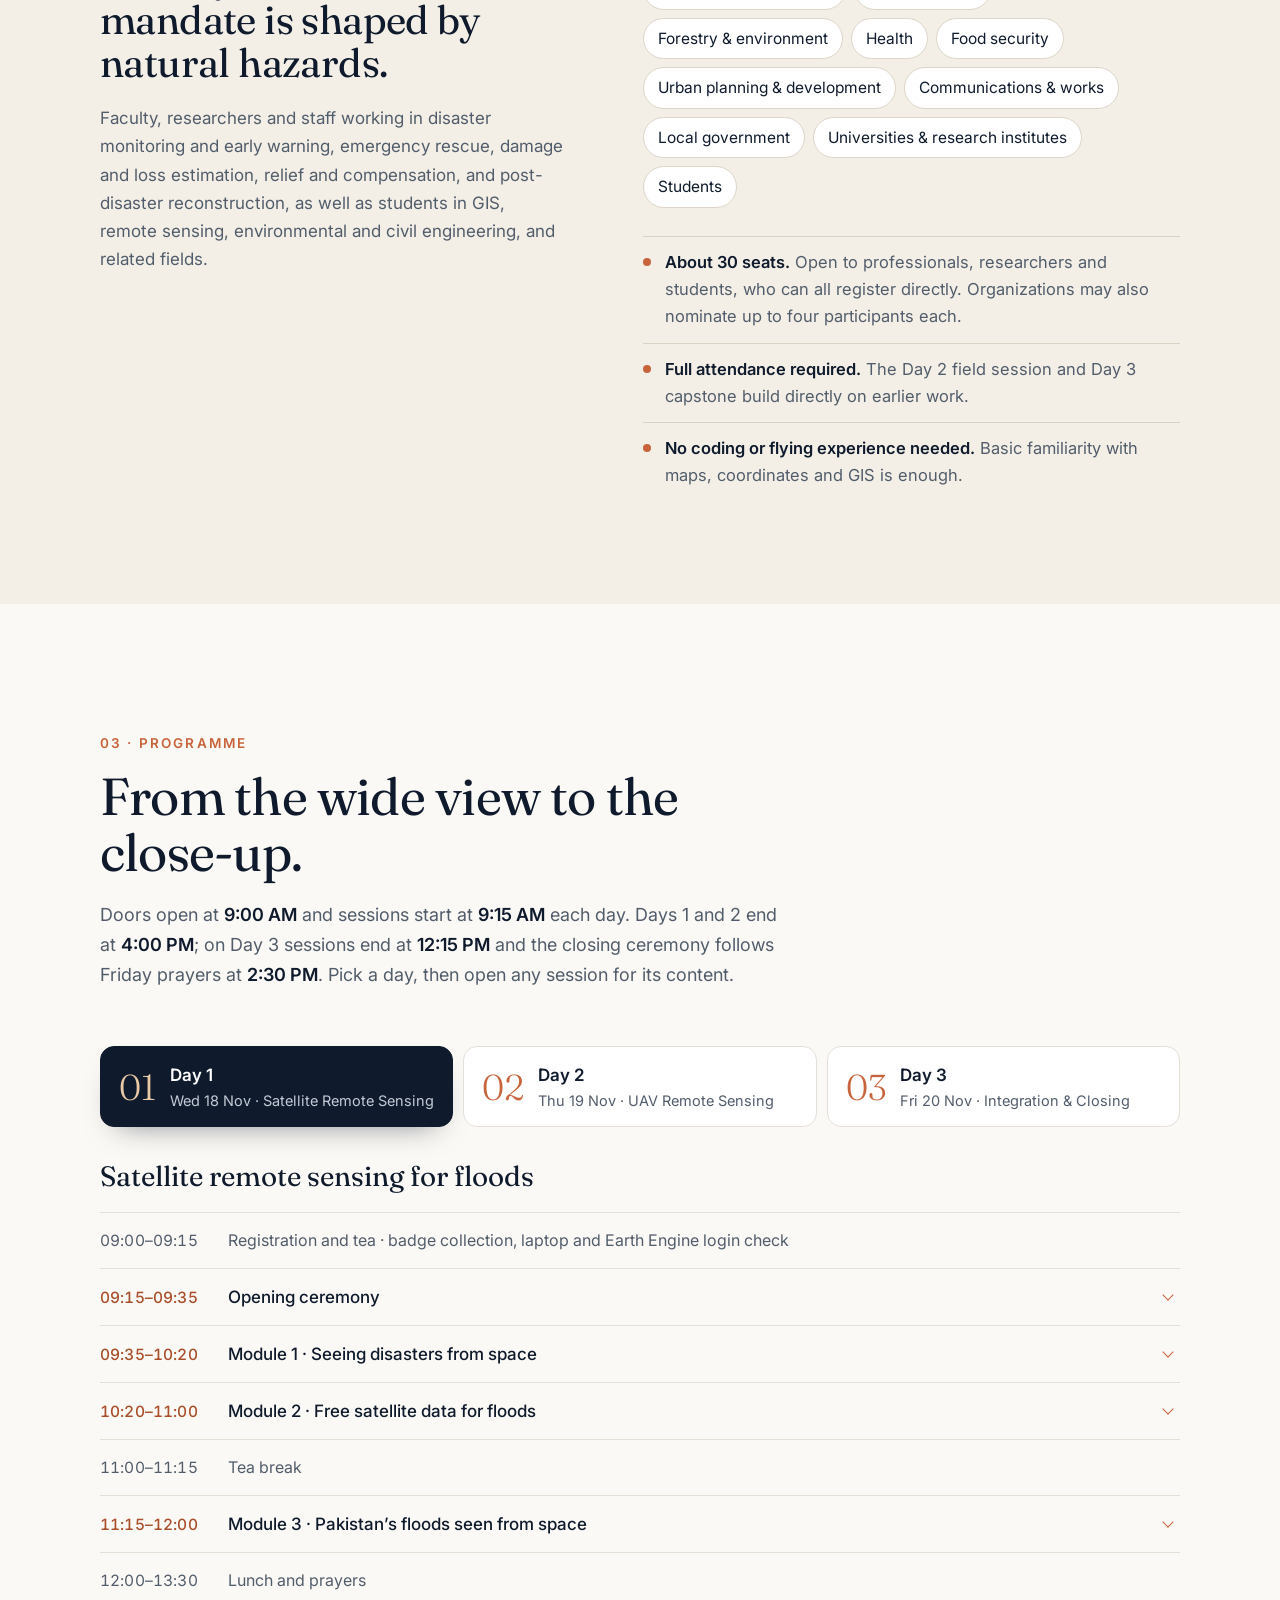
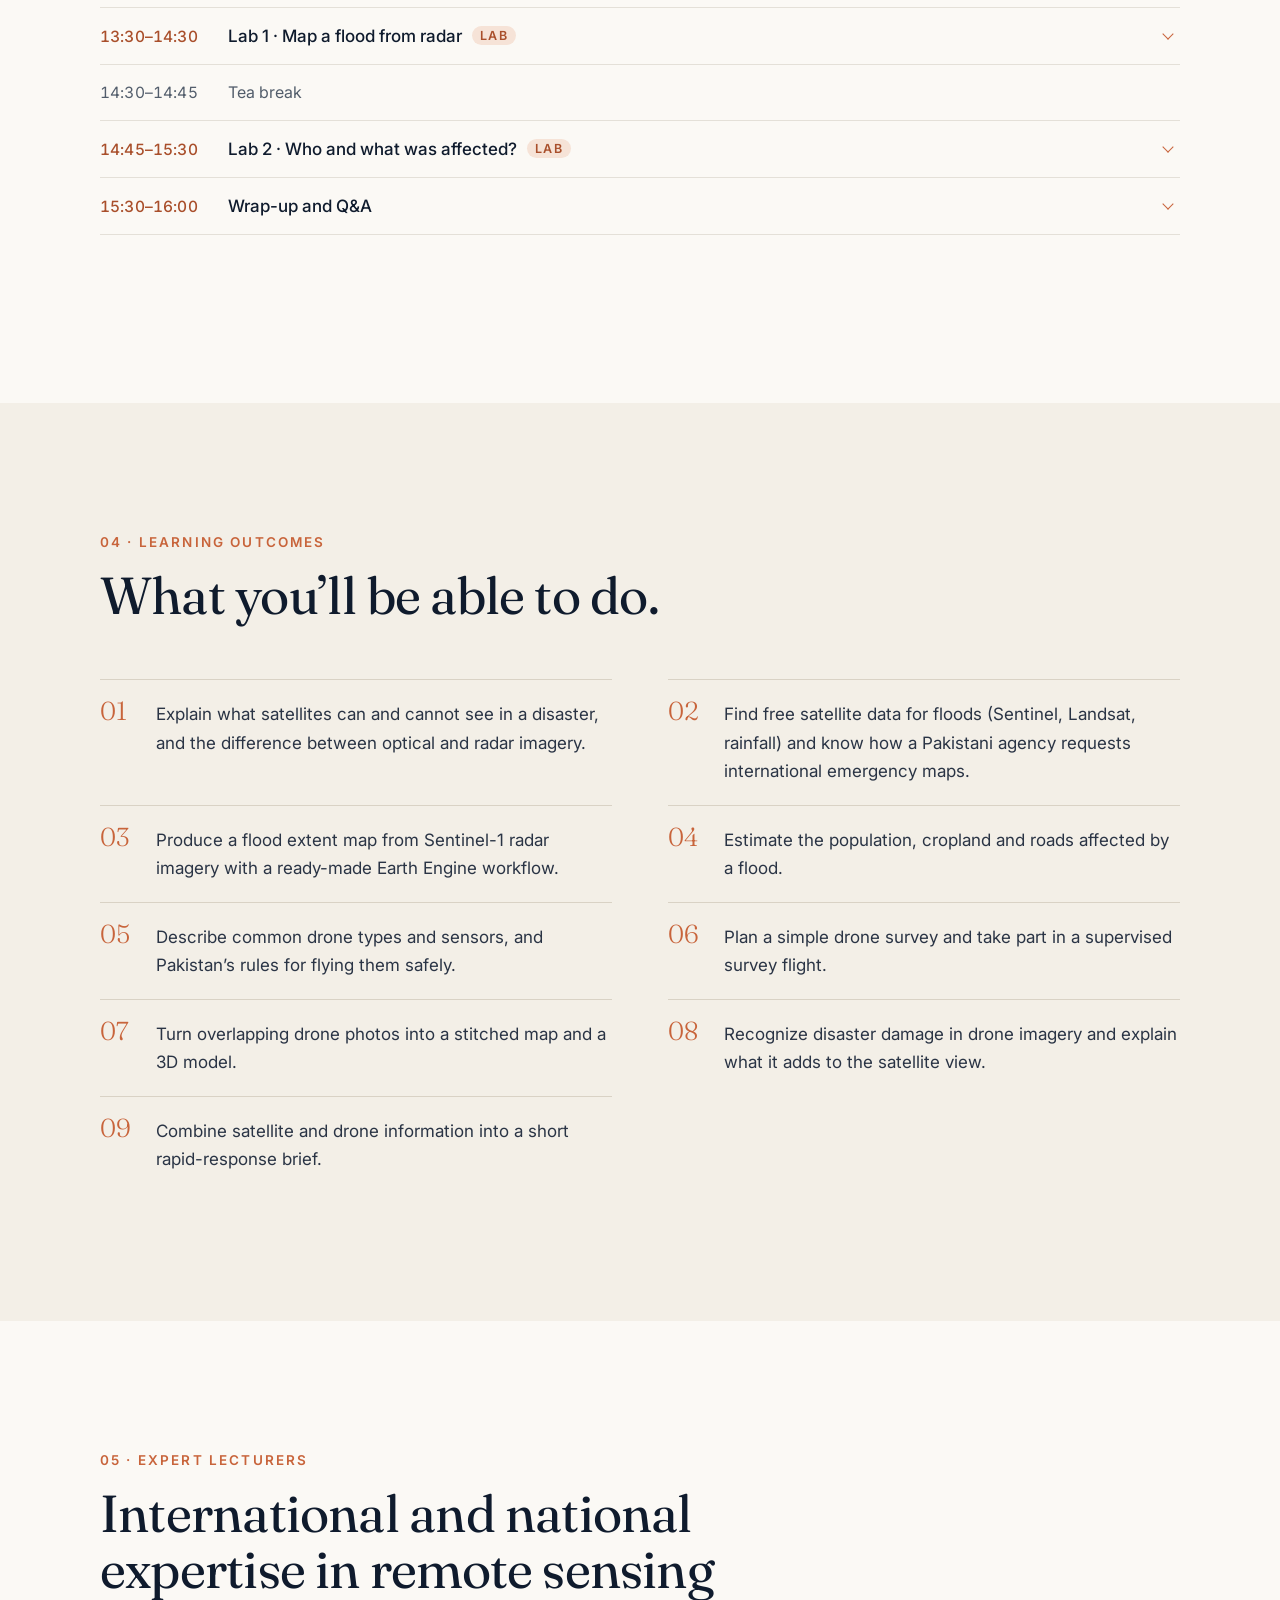
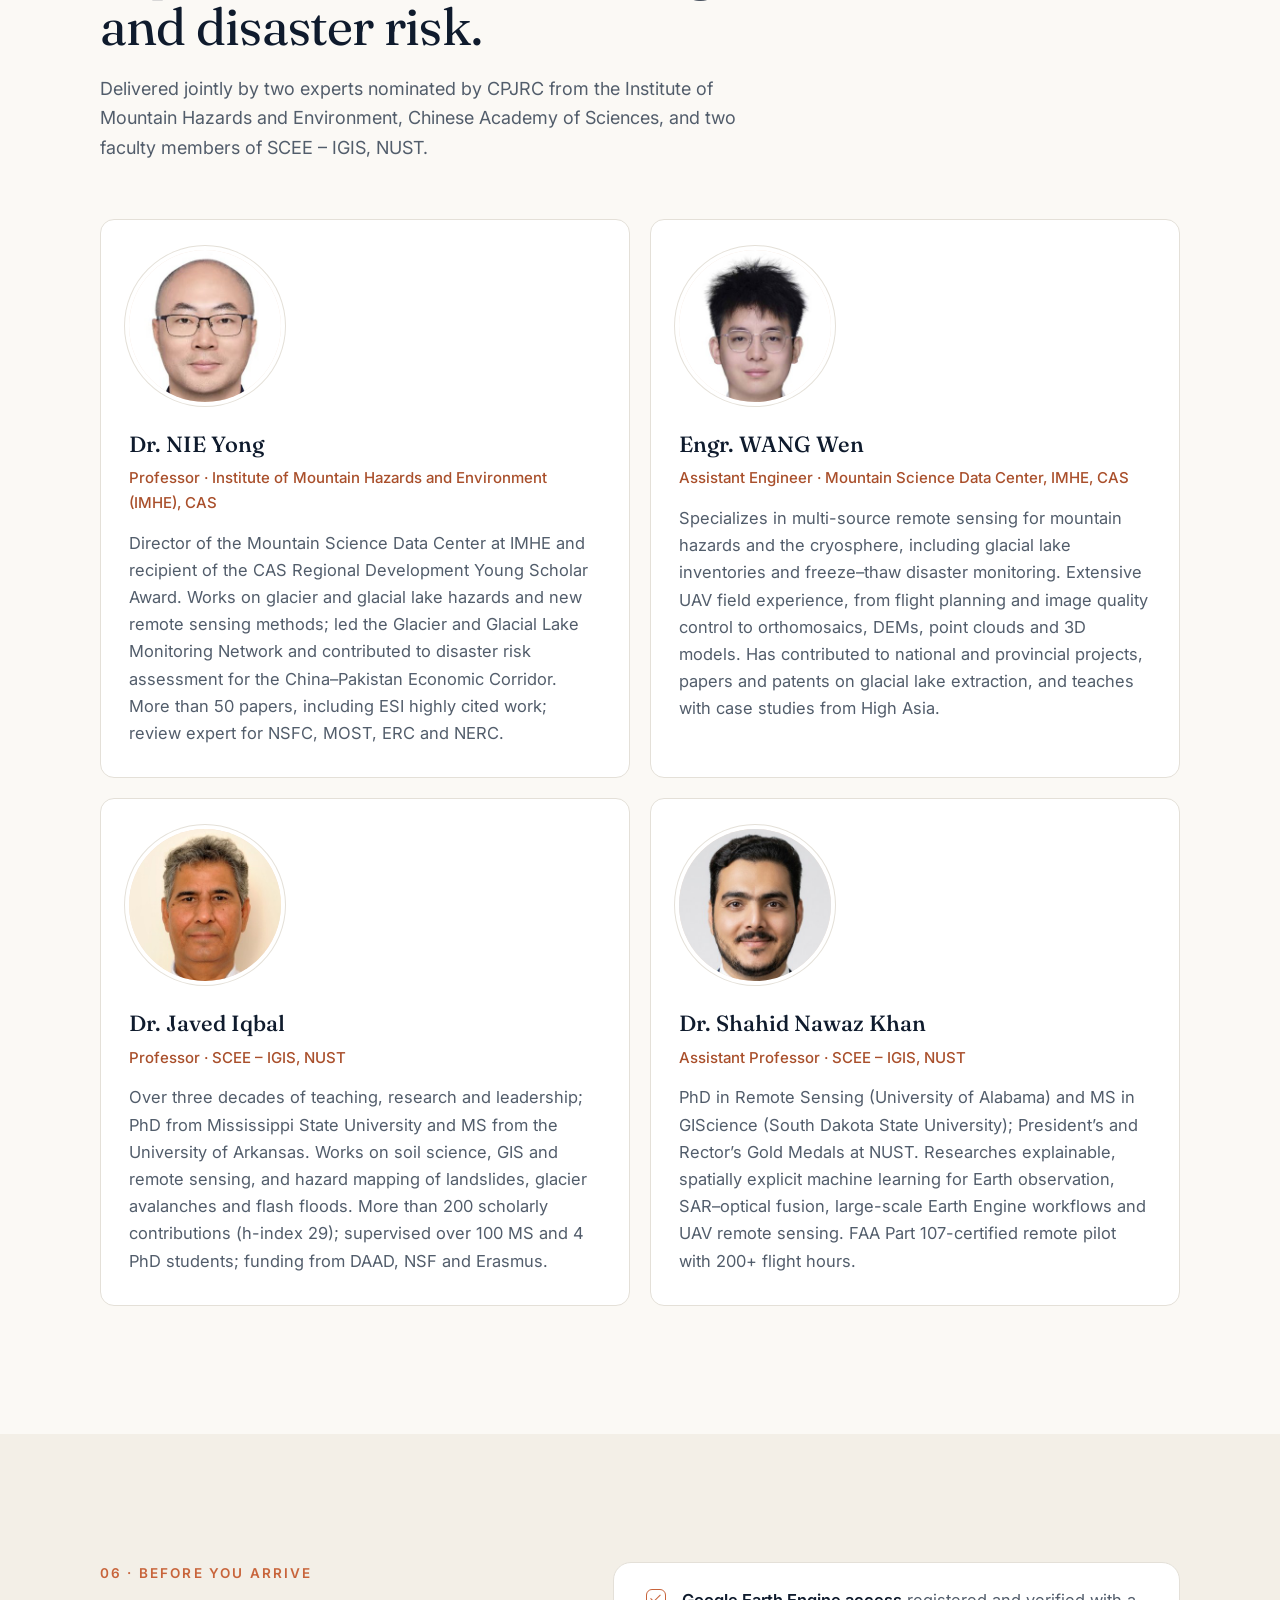
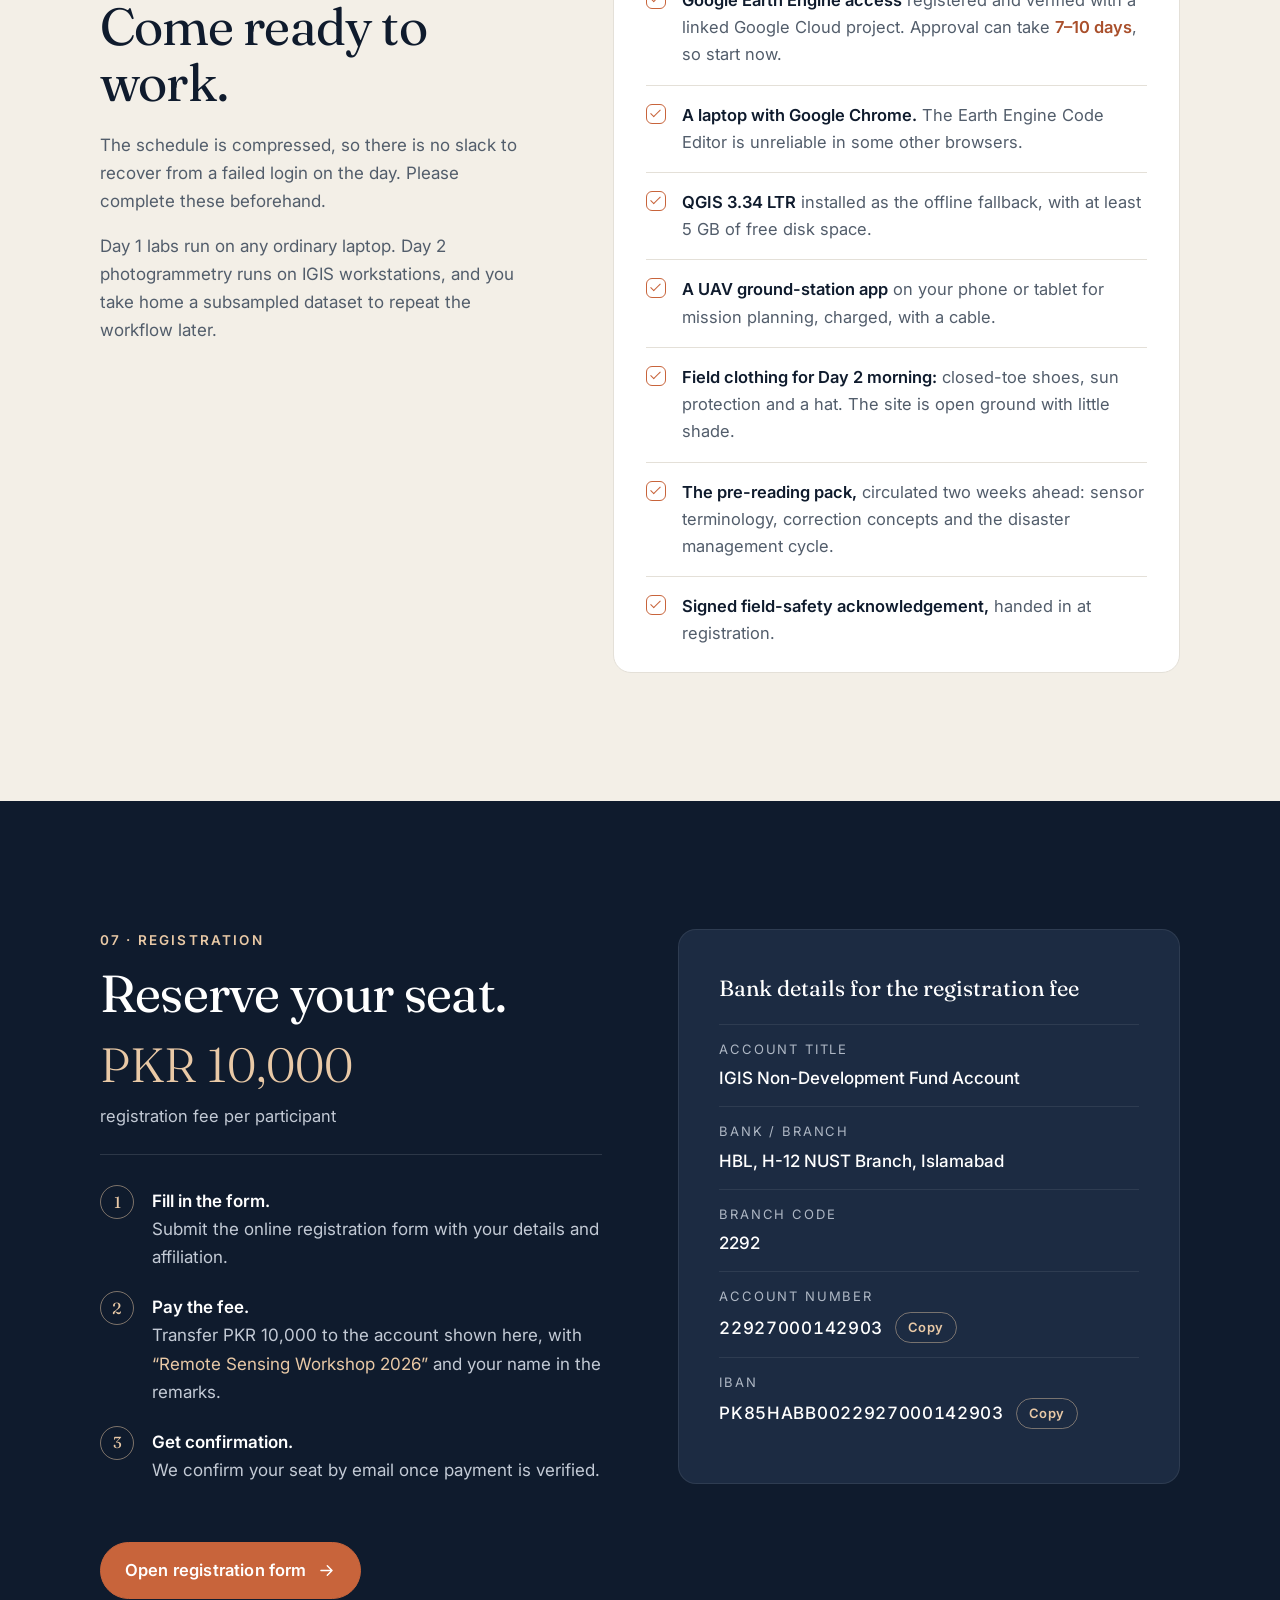
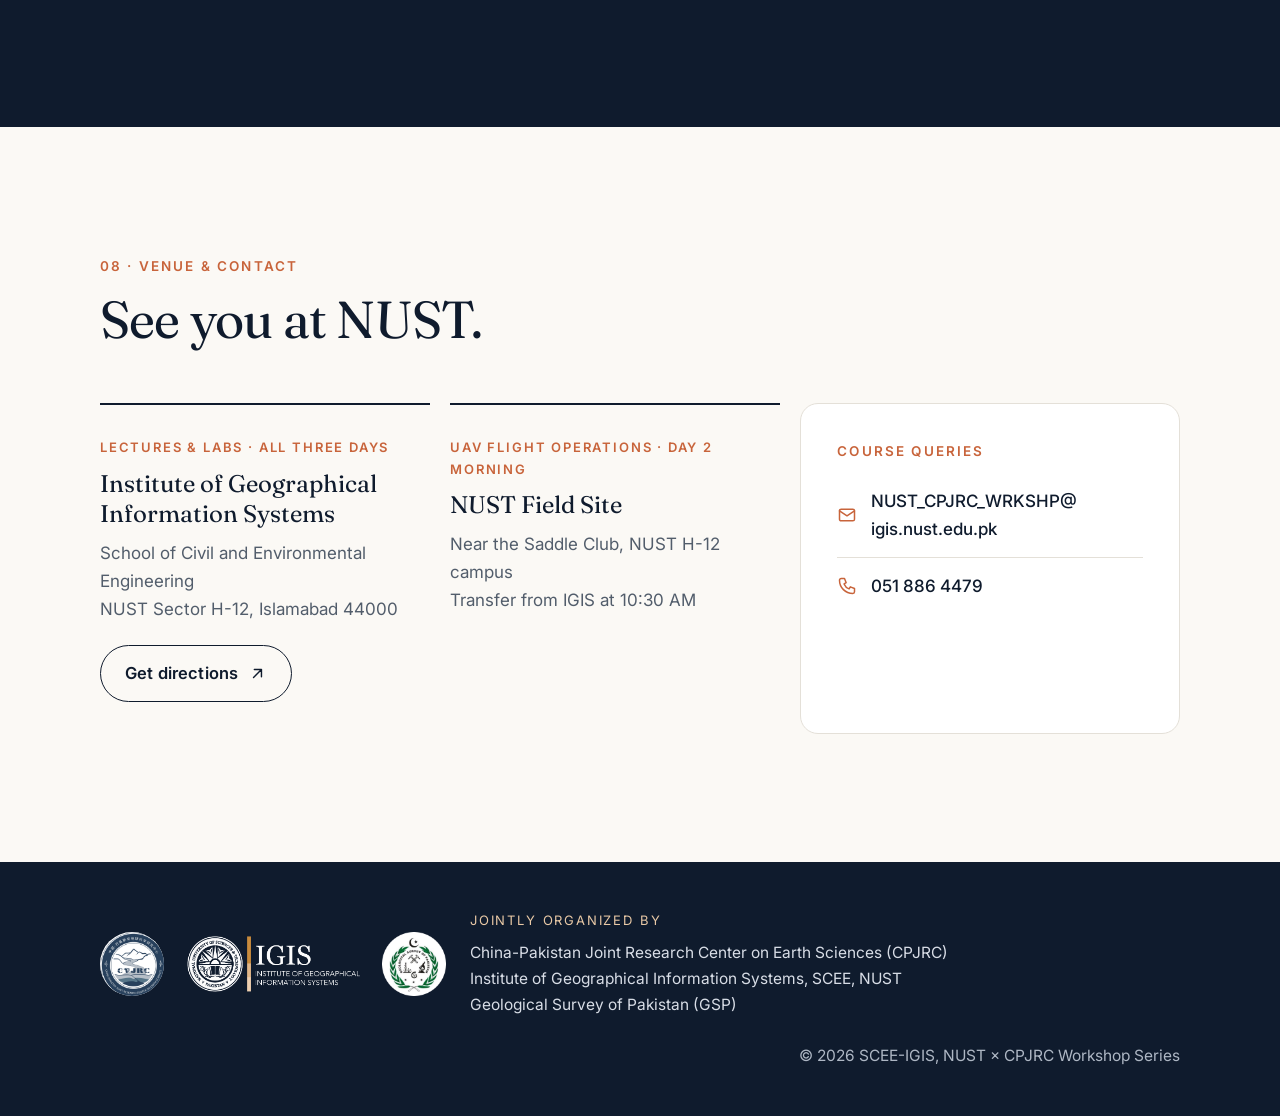
==== commit 021eb0db: "Capitalize the day tab topics as proper titles Co-Authored-By: Claude Opus 5.5 <noreply@anthropic.co" ====
--- a/index.html
+++ b/index.html
@@ -212,9 +212,9 @@
         </div>
 
         <div class="day-tabs" role="tablist" aria-label="Programme days" hidden>
-          <button type="button" role="tab" id="tab-day1" aria-controls="day1" aria-selected="true"><span class="day-tabs__num">01</span><span class="day-tabs__text"><b>Day 1</b><small>Wed 18 Nov · satellites</small></span></button>
-          <button type="button" role="tab" id="tab-day2" aria-controls="day2" aria-selected="false" tabindex="-1"><span class="day-tabs__num">02</span><span class="day-tabs__text"><b>Day 2</b><small>Thu 19 Nov · drones</small></span></button>
-          <button type="button" role="tab" id="tab-day3" aria-controls="day3" aria-selected="false" tabindex="-1"><span class="day-tabs__num">03</span><span class="day-tabs__text"><b>Day 3</b><small>Fri 20 Nov · integration</small></span></button>
+          <button type="button" role="tab" id="tab-day1" aria-controls="day1" aria-selected="true"><span class="day-tabs__num">01</span><span class="day-tabs__text"><b>Day 1</b><small>Wed 18 Nov<span class="day-tabs__sep"> · </span><span class="day-tabs__topic">Satellite Remote Sensing</span></small></span></button>
+          <button type="button" role="tab" id="tab-day2" aria-controls="day2" aria-selected="false" tabindex="-1"><span class="day-tabs__num">02</span><span class="day-tabs__text"><b>Day 2</b><small>Thu 19 Nov<span class="day-tabs__sep"> · </span><span class="day-tabs__topic">UAV Remote Sensing</span></small></span></button>
+          <button type="button" role="tab" id="tab-day3" aria-controls="day3" aria-selected="false" tabindex="-1"><span class="day-tabs__num">03</span><span class="day-tabs__text"><b>Day 3</b><small>Fri 20 Nov<span class="day-tabs__sep"> · </span><span class="day-tabs__topic">Integration &amp; Closing</span></small></span></button>
         </div>
 
         <ol class="days">
--- a/styles.css
+++ b/styles.css
@@ -478,4 +478,6 @@
   .day-tabs__num { font-size: 26px; }
   .day-tabs__text b { font-size: 15.5px; }
   .day-tabs__text small { font-size: 13px; }
-}
+  .day-tabs__sep { display: none; }
+  .day-tabs__topic { display: block; color: inherit; font-weight: 600; }
+}
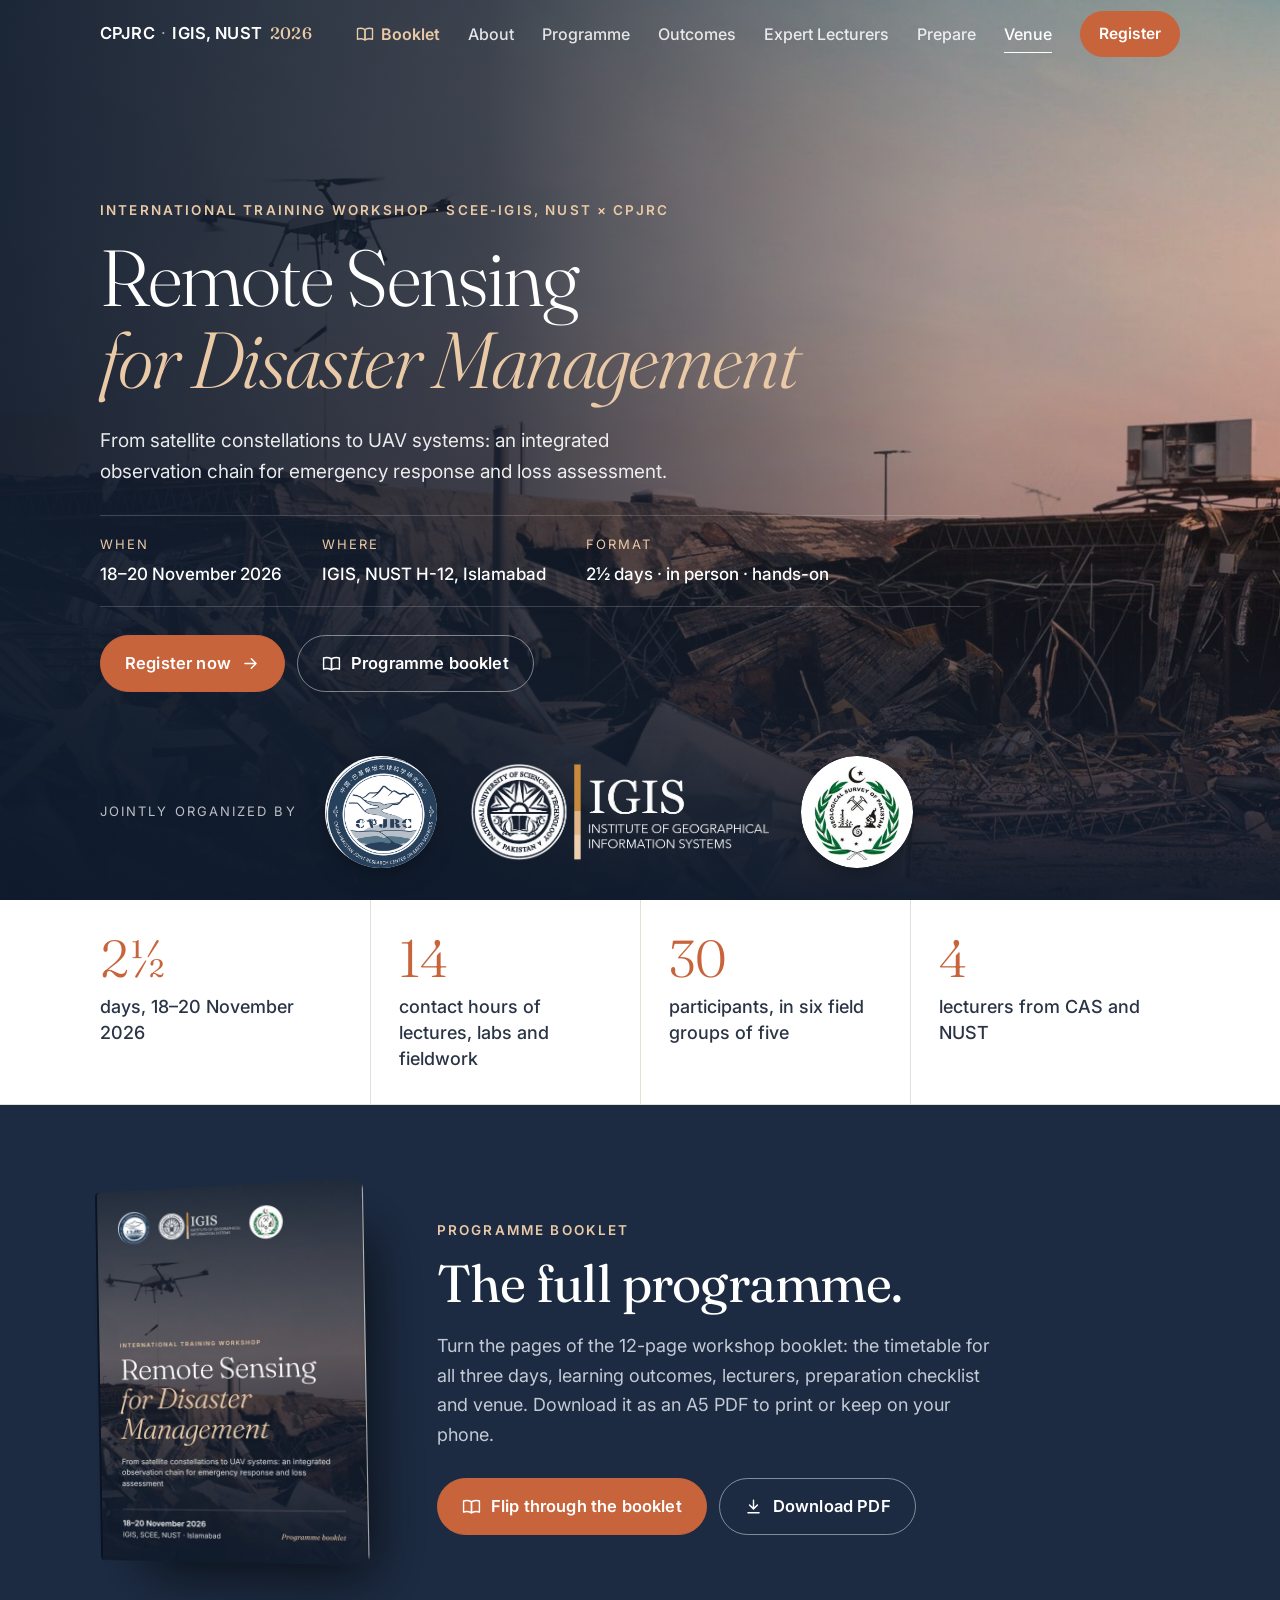
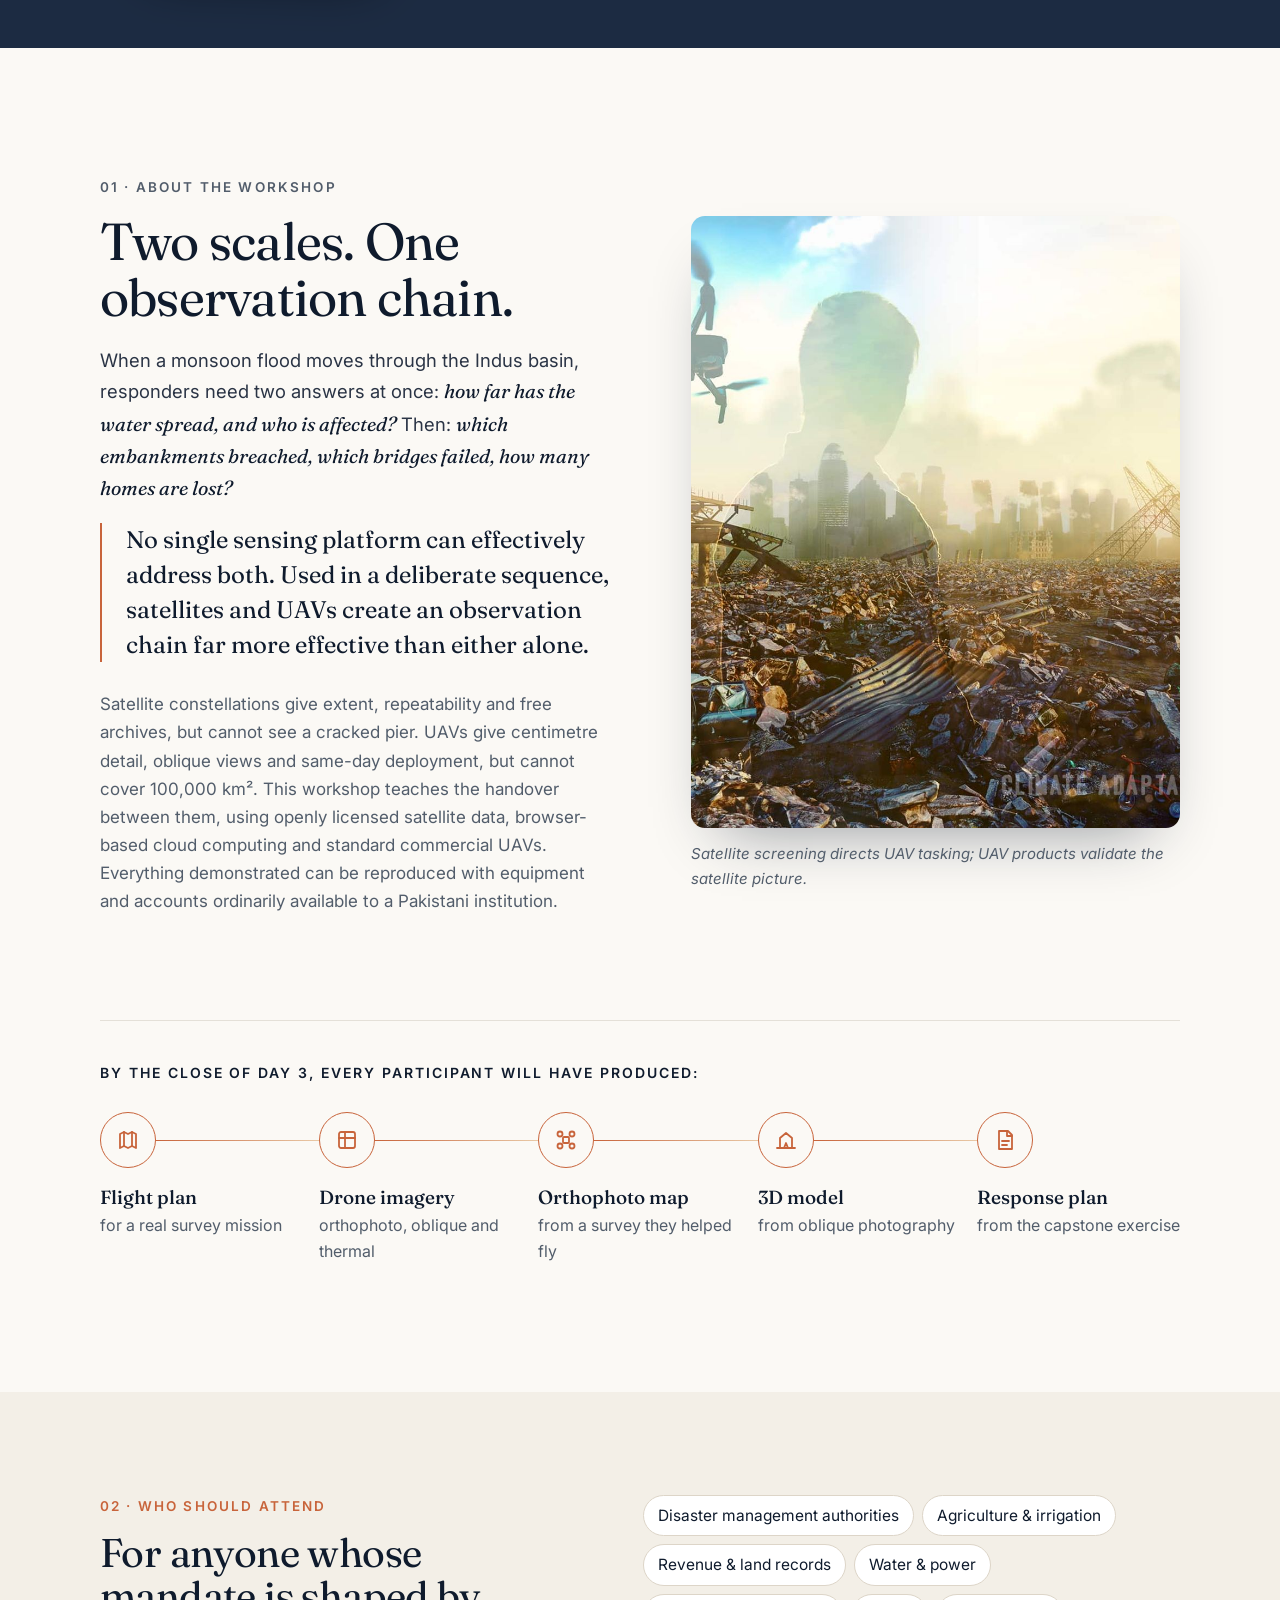
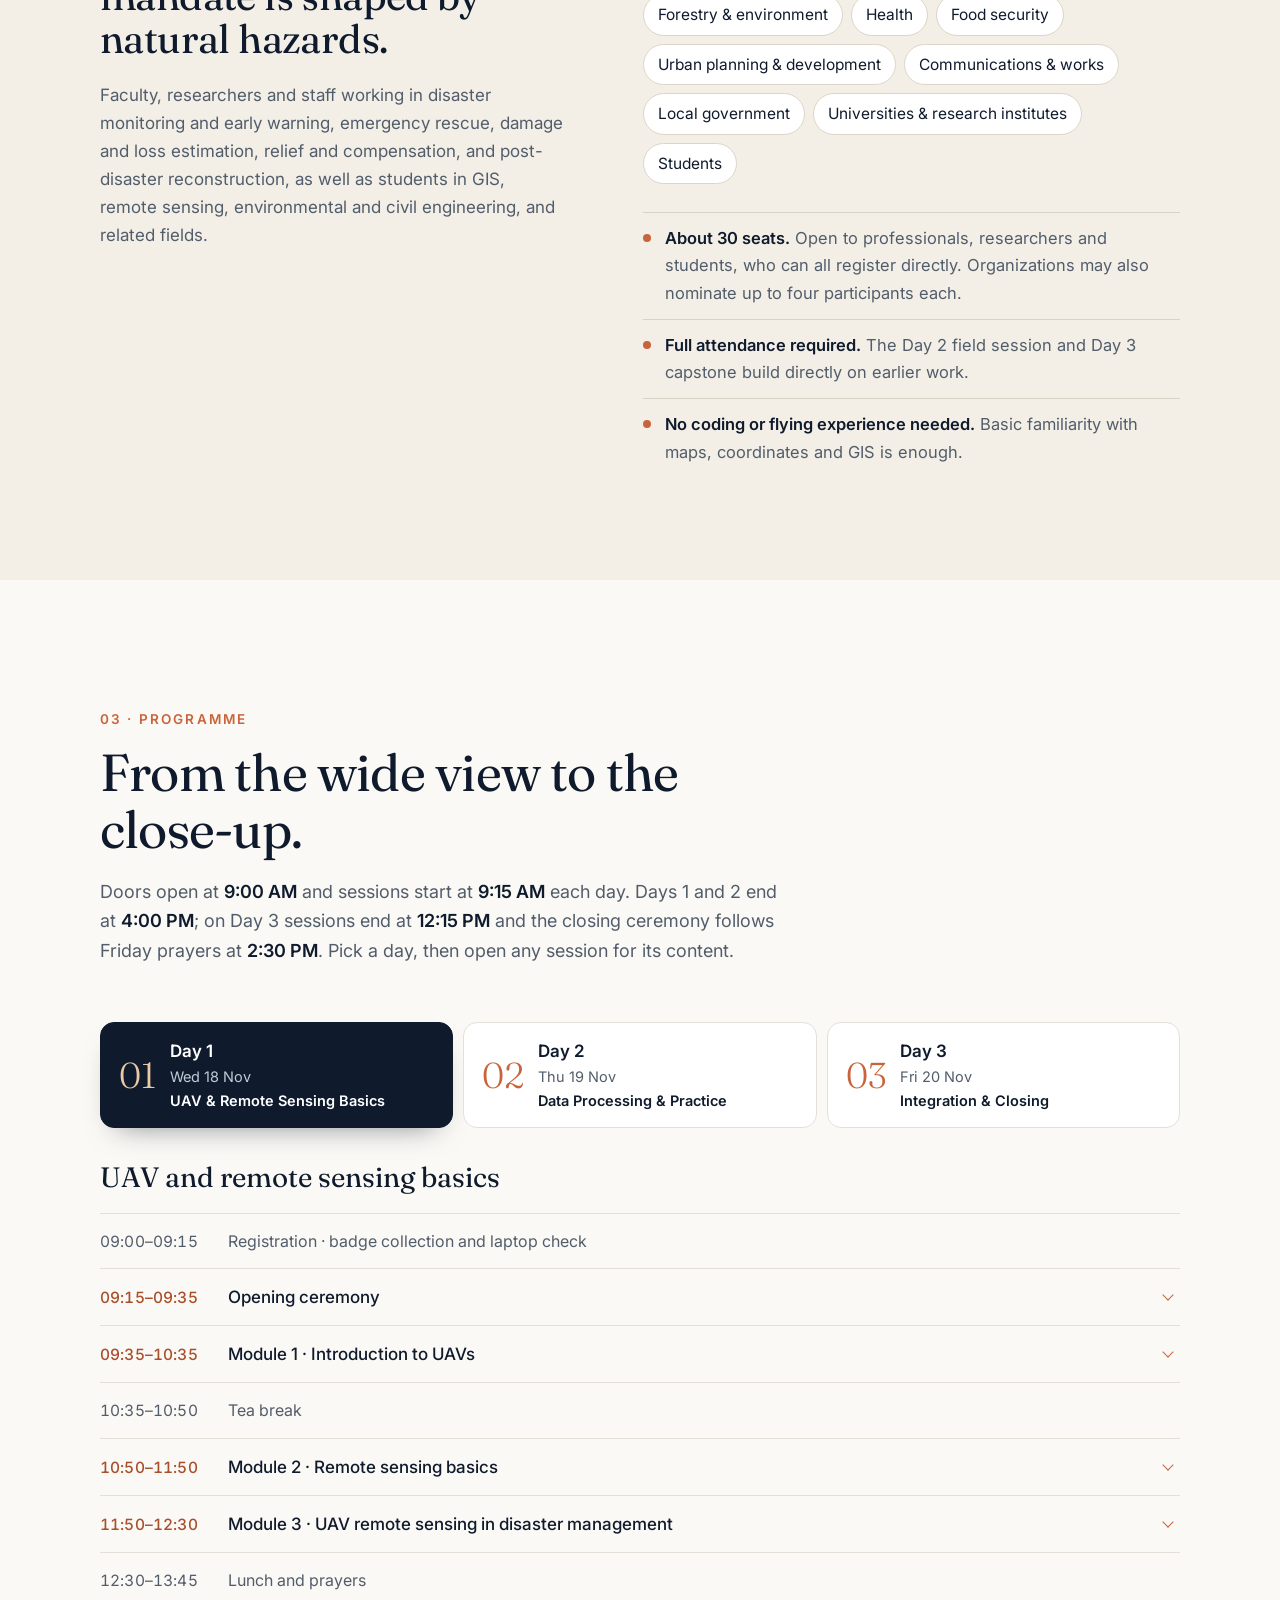
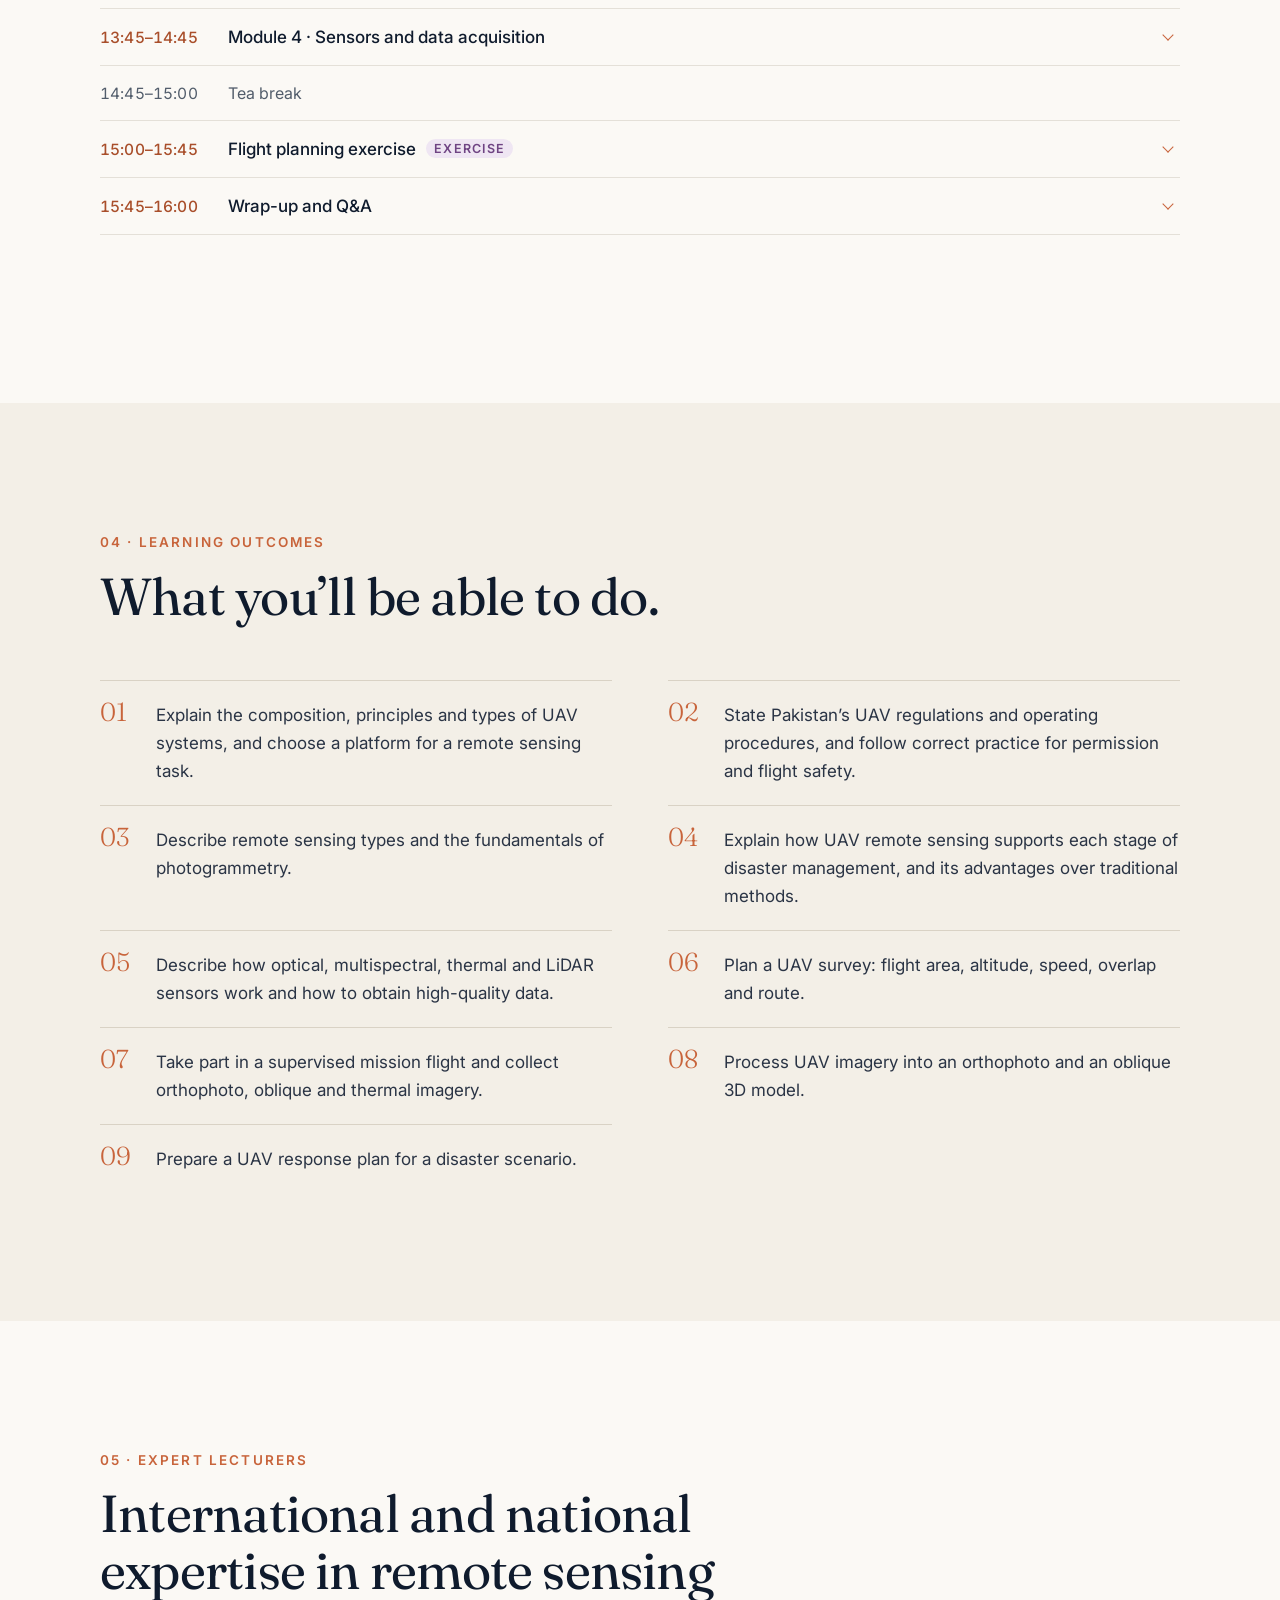
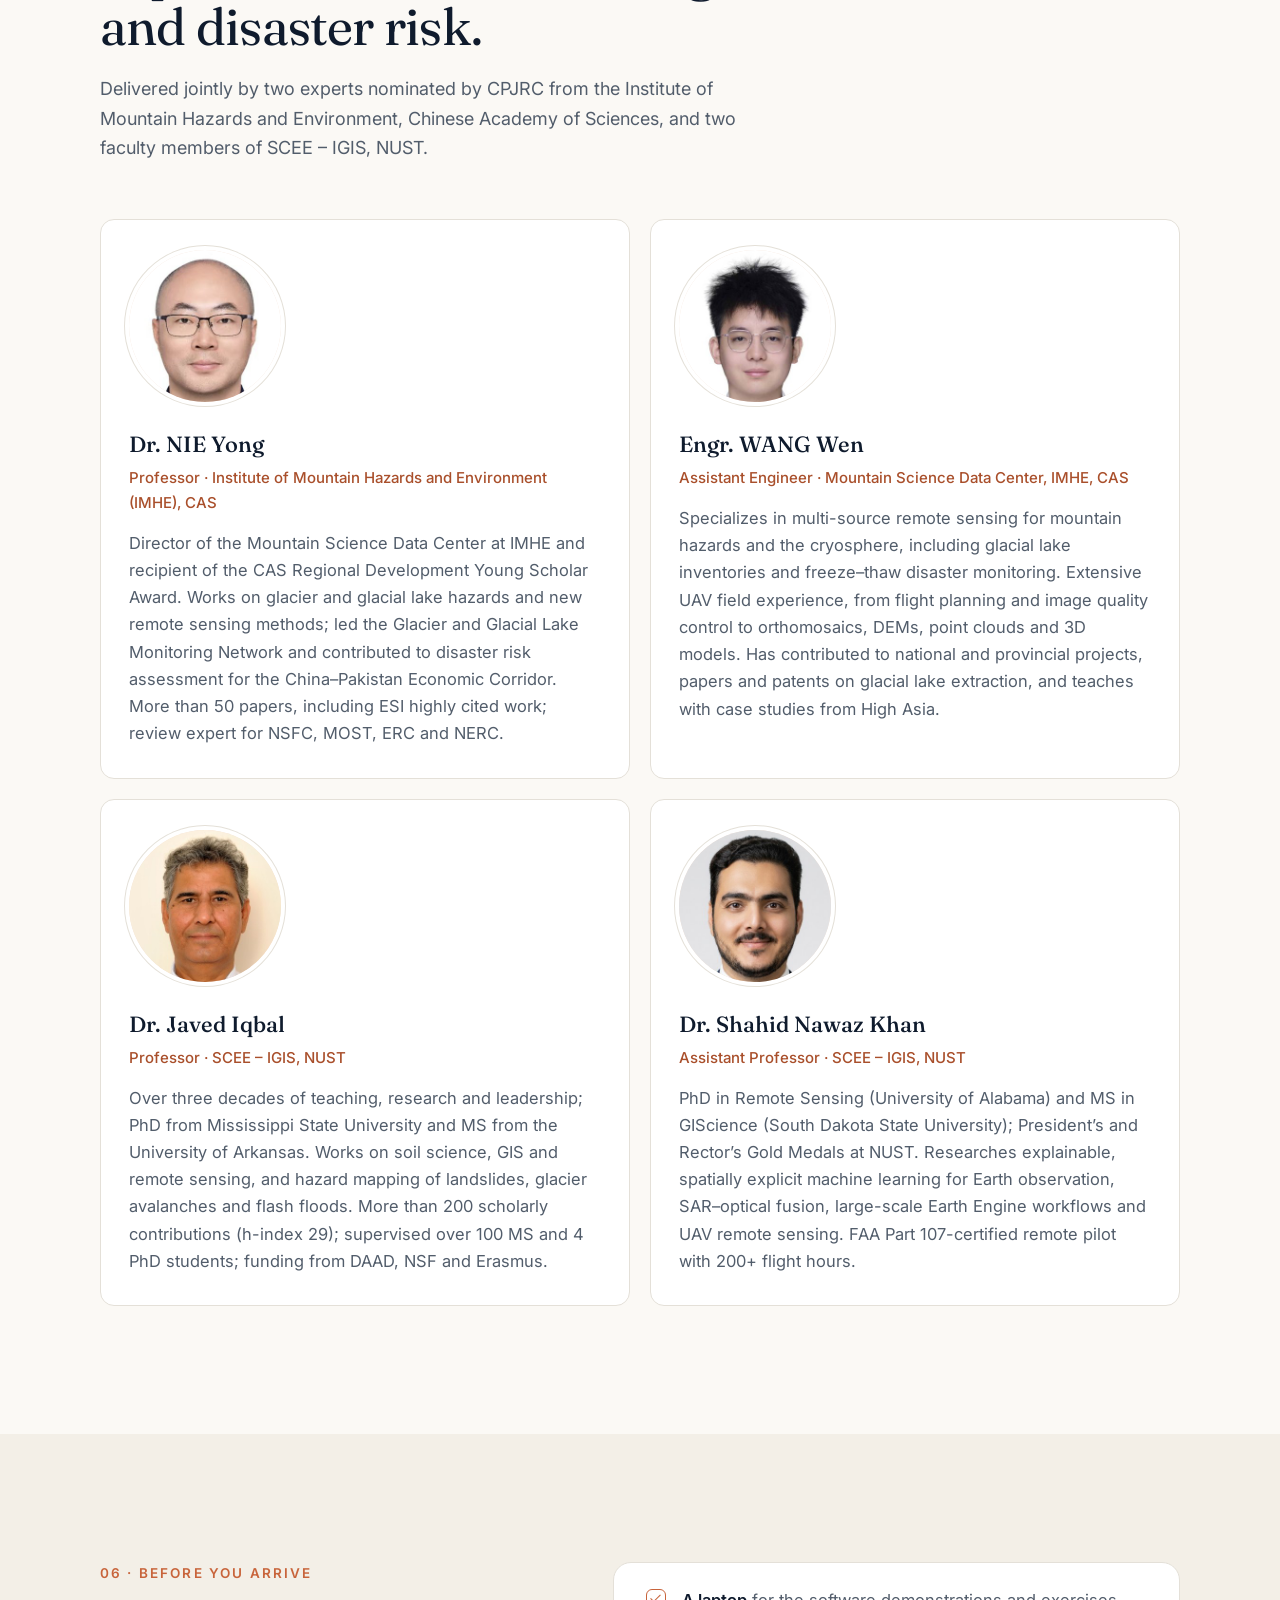
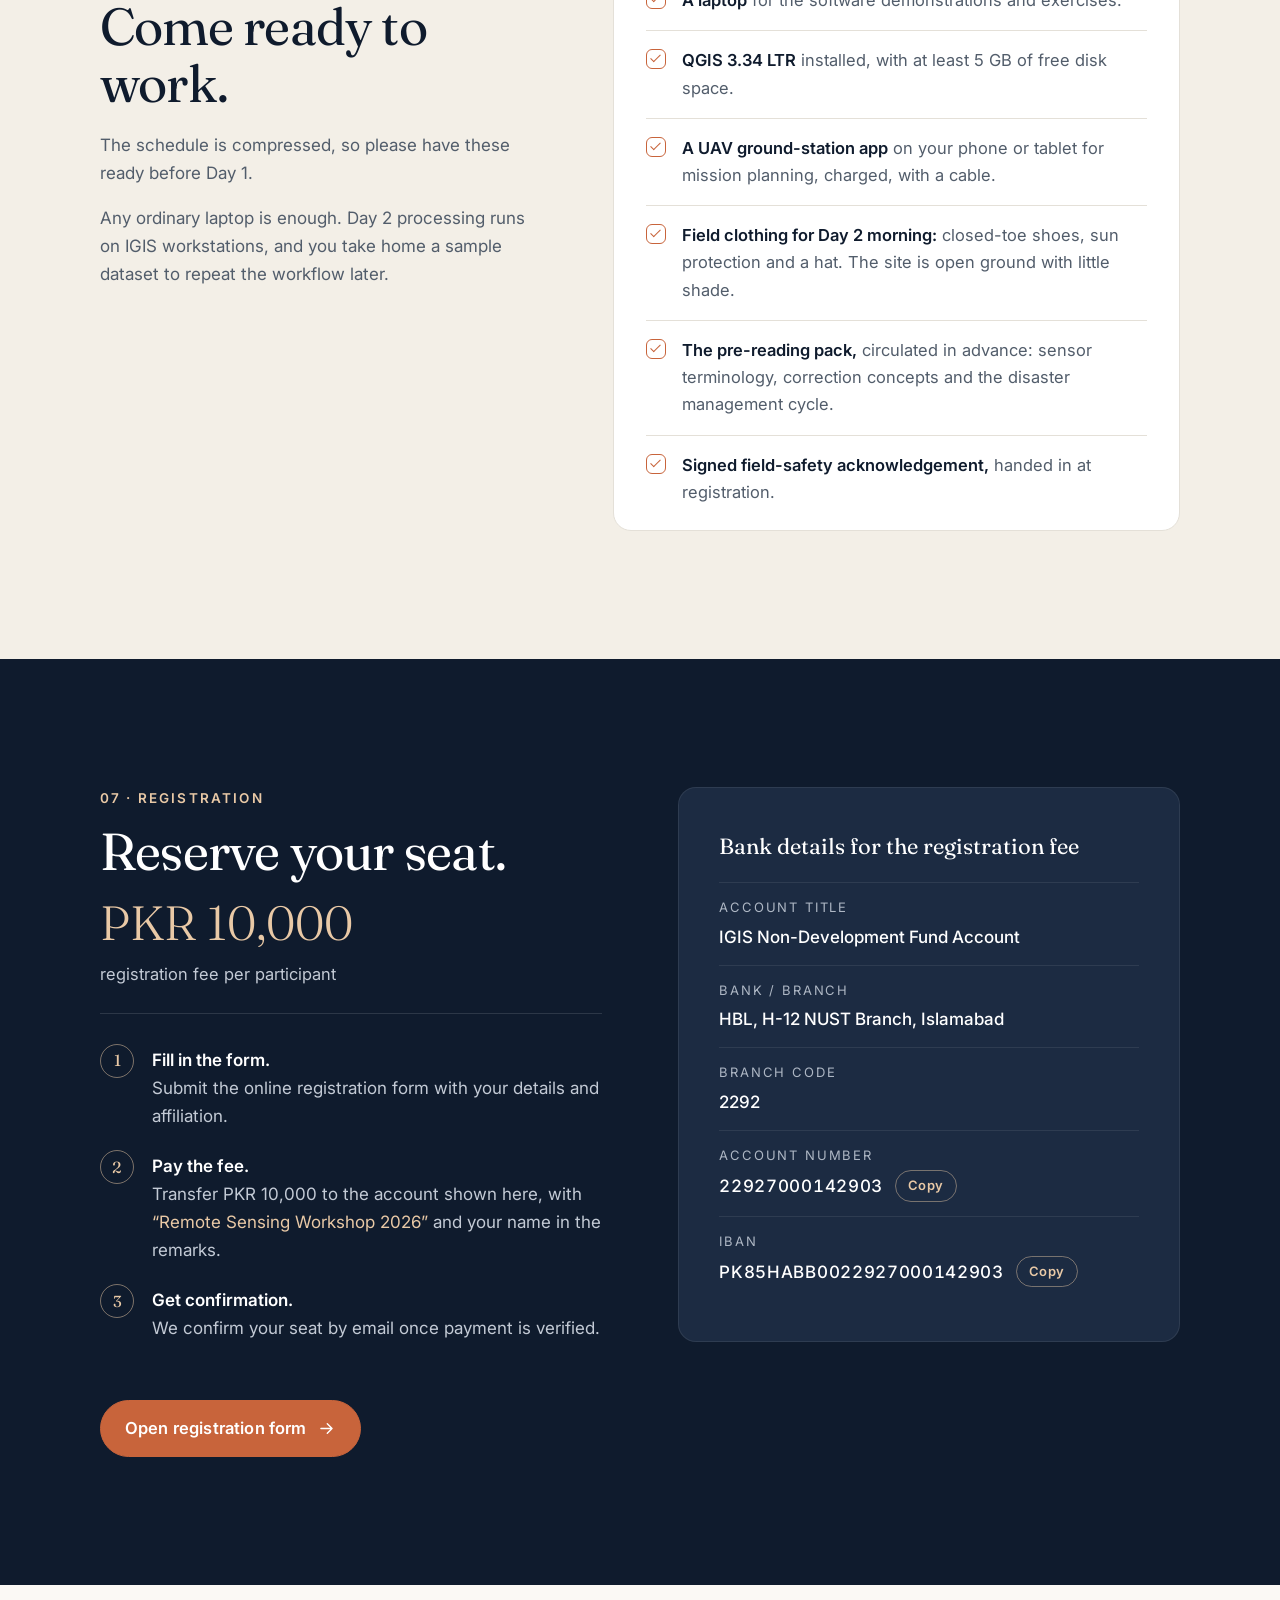
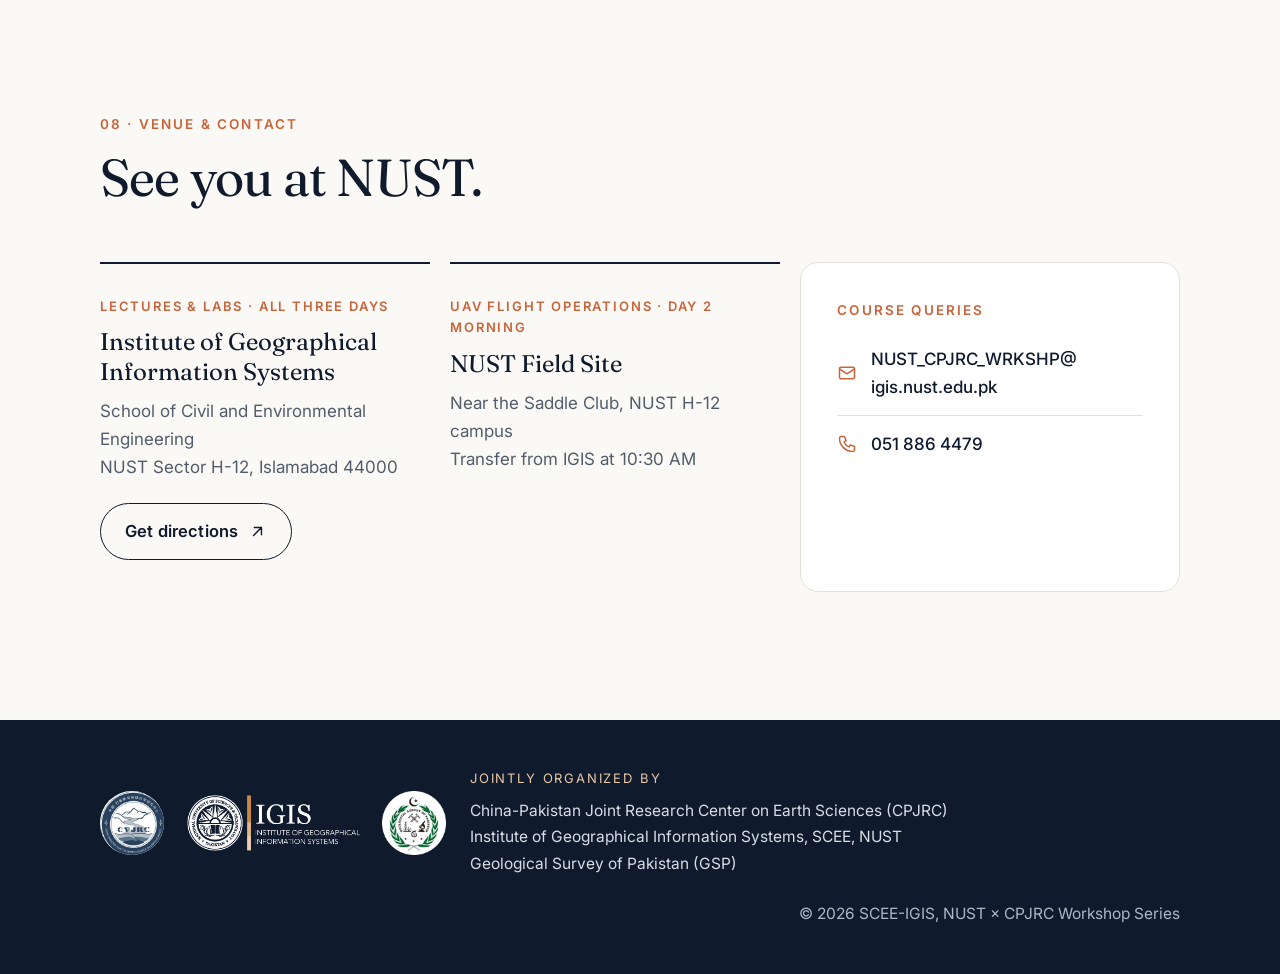
==== commit 1458ef7c: "Rework Day 1 and Day 2 around the UAV curriculum Day 1: UAV introduction, remote sensing basics, UAV" ====
--- a/index.html
+++ b/index.html
@@ -5,7 +5,7 @@
   <meta name="viewport" content="width=device-width, initial-scale=1">
   <title>Remote Sensing for Disaster Management · 18–20 Nov 2026 | SCEE-IGIS, NUST × CPJRC</title>
   <meta name="description" content="International training workshop at NUST, Islamabad, 18–20 November 2026: from satellite constellations to UAV systems, an integrated observation chain for emergency response and loss assessment.">
-  <meta name="keywords" content="remote sensing, UAV, drone, satellite, Sentinel-1, flood mapping, disaster management, NUST, CPJRC, IGIS, SCEE, training, workshop">
+  <meta name="keywords" content="remote sensing, UAV, drone, satellite, disaster management, NUST, CPJRC, IGIS, SCEE, training, workshop">
   <meta name="theme-color" content="#0f1b2d">
   <link rel="canonical" href="https://nustcpjrcworkshopseries.github.io/">
   <meta property="og:title" content="Remote Sensing for Disaster Management · 18–20 November 2026">
@@ -108,7 +108,7 @@
     <section class="facts" aria-label="At a glance">
       <div class="wrap facts__grid">
         <div><strong>2½</strong><span>days, 18–20 November 2026</span></div>
-        <div><strong>13</strong><span>contact hours of lectures, labs and fieldwork</span></div>
+        <div><strong>14</strong><span>contact hours of lectures, labs and fieldwork</span></div>
         <div><strong>30</strong><span>participants, in six field groups of five</span></div>
         <div><strong>4</strong><span>lecturers from CAS and NUST</span></div>
       </div>
@@ -160,11 +160,11 @@
         <div class="chain">
           <p class="chain__intro">By the close of Day 3, every participant will have produced:</p>
           <ol class="chain__list">
-            <li><span class="chain__icon"><svg viewBox="0 0 24 24" aria-hidden="true"><path d="M4 6l4-2 4 2 4-2 4 2v14l-4-2-4 2-4-2-4 2z"/><path d="M8 4v14M16 4v14"/></svg></span><b>Flood extent map</b><span>from Sentinel-1 SAR</span></li>
-            <li><span class="chain__icon"><svg viewBox="0 0 24 24" aria-hidden="true"><rect x="4" y="4" width="16" height="16" rx="2"/><path d="M4 10h16M10 4v16"/></svg></span><b>Impact table</b><span>population, cropland, roads</span></li>
-            <li><span class="chain__icon"><svg viewBox="0 0 24 24" aria-hidden="true"><circle cx="6" cy="6" r="2.5"/><circle cx="18" cy="6" r="2.5"/><circle cx="6" cy="18" r="2.5"/><circle cx="18" cy="18" r="2.5"/><rect x="9" y="9" width="6" height="6" rx="1"/></svg></span><b>Drone map &amp; 3D model</b><span>from a survey they helped fly</span></li>
-            <li><span class="chain__icon"><svg viewBox="0 0 24 24" aria-hidden="true"><path d="M3 20h18M6 20V10l6-5 6 5v10"/><path d="m10 20 2-5 2 5"/></svg></span><b>Damage map</b><span>read from drone imagery</span></li>
-            <li><span class="chain__icon"><svg viewBox="0 0 24 24" aria-hidden="true"><path d="M6 3h9l4 4v14H6z"/><path d="M14 3v5h5M9 13h7M9 17h5"/></svg></span><b>Response brief</b><span>from the capstone exercise</span></li>
+            <li><span class="chain__icon"><svg viewBox="0 0 24 24" aria-hidden="true"><path d="M4 6l4-2 4 2 4-2 4 2v14l-4-2-4 2-4-2-4 2z"/><path d="M8 4v14M16 4v14"/></svg></span><b>Flight plan</b><span>for a real survey mission</span></li>
+            <li><span class="chain__icon"><svg viewBox="0 0 24 24" aria-hidden="true"><rect x="4" y="4" width="16" height="16" rx="2"/><path d="M4 10h16M10 4v16"/></svg></span><b>Drone imagery</b><span>orthophoto, oblique and thermal</span></li>
+            <li><span class="chain__icon"><svg viewBox="0 0 24 24" aria-hidden="true"><circle cx="6" cy="6" r="2.5"/><circle cx="18" cy="6" r="2.5"/><circle cx="6" cy="18" r="2.5"/><circle cx="18" cy="18" r="2.5"/><rect x="9" y="9" width="6" height="6" rx="1"/></svg></span><b>Orthophoto map</b><span>from a survey they helped fly</span></li>
+            <li><span class="chain__icon"><svg viewBox="0 0 24 24" aria-hidden="true"><path d="M3 20h18M6 20V10l6-5 6 5v10"/><path d="m10 20 2-5 2 5"/></svg></span><b>3D model</b><span>from oblique photography</span></li>
+            <li><span class="chain__icon"><svg viewBox="0 0 24 24" aria-hidden="true"><path d="M6 3h9l4 4v14H6z"/><path d="M14 3v5h5M9 13h7M9 17h5"/></svg></span><b>Response plan</b><span>from the capstone exercise</span></li>
           </ol>
         </div>
       </div>
@@ -212,8 +212,8 @@
         </div>
 
         <div class="day-tabs" role="tablist" aria-label="Programme days" hidden>
-          <button type="button" role="tab" id="tab-day1" aria-controls="day1" aria-selected="true"><span class="day-tabs__num">01</span><span class="day-tabs__text"><b>Day 1</b><small>Wed 18 Nov<span class="day-tabs__sep"> · </span><span class="day-tabs__topic">Satellite Remote Sensing</span></small></span></button>
-          <button type="button" role="tab" id="tab-day2" aria-controls="day2" aria-selected="false" tabindex="-1"><span class="day-tabs__num">02</span><span class="day-tabs__text"><b>Day 2</b><small>Thu 19 Nov<span class="day-tabs__sep"> · </span><span class="day-tabs__topic">UAV Remote Sensing</span></small></span></button>
+          <button type="button" role="tab" id="tab-day1" aria-controls="day1" aria-selected="true"><span class="day-tabs__num">01</span><span class="day-tabs__text"><b>Day 1</b><small>Wed 18 Nov<span class="day-tabs__sep"> · </span><span class="day-tabs__topic">UAV &amp; Remote Sensing Basics</span></small></span></button>
+          <button type="button" role="tab" id="tab-day2" aria-controls="day2" aria-selected="false" tabindex="-1"><span class="day-tabs__num">02</span><span class="day-tabs__text"><b>Day 2</b><small>Thu 19 Nov<span class="day-tabs__sep"> · </span><span class="day-tabs__topic">Data Processing &amp; Practice</span></small></span></button>
           <button type="button" role="tab" id="tab-day3" aria-controls="day3" aria-selected="false" tabindex="-1"><span class="day-tabs__num">03</span><span class="day-tabs__text"><b>Day 3</b><small>Fri 20 Nov<span class="day-tabs__sep"> · </span><span class="day-tabs__topic">Integration &amp; Closing</span></small></span></button>
         </div>
 
@@ -225,26 +225,26 @@
               <span class="day__tag">Wed · 18 Nov</span>
             </div>
             <div class="day__body">
-              <h3>Satellite remote sensing for floods</h3>
+              <h3>UAV and remote sensing basics</h3>
               <ol class="slots">
-                <li class="slot slot--break"><time>09:00–09:15</time><span>Registration and tea · badge collection, laptop and Earth Engine login check</span></li>
+                <li class="slot slot--break"><time>09:00–09:15</time><span>Registration · badge collection and laptop check</span></li>
                 <li class="slot"><details><summary><time>09:15–09:35</time><span>Opening ceremony</span></summary>
-                  <p>Welcome address, workshop inauguration and course objectives.</p></details></li>
-                <li class="slot"><details><summary><time>09:35–10:20</time><span>Module 1 · Seeing disasters from space</span></summary>
-                  <p>What satellites can and cannot see, in plain terms. Optical versus radar imagery, and why radar sees through monsoon cloud. Why resolution and revisit time matter. Where satellite imagery helps across the disaster management cycle, from early warning to recovery.</p></details></li>
-                <li class="slot"><details><summary><time>10:20–11:00</time><span>Module 2 · Free satellite data for floods</span></summary>
-                  <p>Sentinel-1, Sentinel-2, Landsat and GPM rainfall data, and where to get them at no cost through Copernicus and Google Earth Engine. How a Pakistani agency requests emergency maps through the International Charter “Space and Major Disasters”, and what to expect from the response.</p></details></li>
-                <li class="slot slot--break"><time>11:00–11:15</time><span>Tea break</span></li>
-                <li class="slot"><details><summary><time>11:15–12:00</time><span>Module 3 · Pakistan’s floods seen from space</span></summary>
-                  <p>The 2010 and 2022 floods as case studies: what satellite maps showed responders, how they were used, and where they fell short, from cloud cover to flooding in cities and under crops.</p></details></li>
-                <li class="slot slot--break"><time>12:00–13:30</time><span>Lunch and prayers</span></li>
-                <li class="slot slot--lab"><details><summary><time>13:30–14:30</time><span>Lab 1 · Map a flood from radar</span></summary>
-                  <p>A short instructor demonstration, then participants run a ready-made Earth Engine script on before-and-after Sentinel-1 images to map the extent of the 2022 Sindh floods. No coding needed: only the dates and area are changed.</p></details></li>
-                <li class="slot slot--break"><time>14:30–14:45</time><span>Tea break</span></li>
-                <li class="slot slot--lab"><details><summary><time>14:45–15:30</time><span>Lab 2 · Who and what was affected?</span></summary>
-                  <p>Run a provided script that overlays the flood map on population, cropland and road data, and read the resulting impact table for one district.</p></details></li>
-                <li class="slot"><details><summary><time>15:30–16:00</time><span>Wrap-up and Q&amp;A</span></summary>
-                  <p>Recap of the day, open questions and a preview of the drone day.</p></details></li>
+                  <p>Welcome address and inauguration of the workshop.</p></details></li>
+                <li class="slot"><details><summary><time>09:35–10:35</time><span>Module 1 · Introduction to UAVs</span></summary>
+                  <p>Definition, development and characteristics of UAVs; composition and basic principles of UAV systems; related industries, norms and regulations; administrative departments and general operating procedures in Pakistan; requirements for remote sensing platforms and how to choose one by model, flight time, altitude, speed, payload capacity and integration.</p></details></li>
+                <li class="slot slot--break"><time>10:35–10:50</time><span>Tea break</span></li>
+                <li class="slot"><details><summary><time>10:50–11:50</time><span>Module 2 · Remote sensing basics</span></summary>
+                  <p>Remote sensing types, definitions and scope; fundamentals of photogrammetry; remote sensing applications; software demonstration and practical operation.</p></details></li>
+                <li class="slot"><details><summary><time>11:50–12:30</time><span>Module 3 · UAV remote sensing in disaster management</span></summary>
+                  <p>Disaster risk assessment, monitoring and early warning, emergency response, and loss assessment and recovery monitoring, through practical cases. How UAV remote sensing compares with traditional methods in response speed, resolution, flexibility and cost.</p></details></li>
+                <li class="slot slot--break"><time>12:30–13:45</time><span>Lunch and prayers</span></li>
+                <li class="slot"><details><summary><time>13:45–14:45</time><span>Module 4 · Sensors and data acquisition</span></summary>
+                  <p>Basic principles of UAV data acquisition; working principles and data characteristics of optical, multispectral, thermal and LiDAR sensors; geometric correction and radiometric calibration; how to obtain high-quality, usable data.</p></details></li>
+                <li class="slot slot--break"><time>14:45–15:00</time><span>Tea break</span></li>
+                <li class="slot slot--exercise"><details><summary><time>15:00–15:45</time><span>Flight planning exercise</span></summary>
+                  <p>Principles and methods of UAV flight planning: delineating the flight area and avoiding prohibited and restricted zones; setting altitude, speed and image overlap for the sensor and terrain; automatic route generation and manual adjustment. Groups plan the mission they will fly on Day 2.</p></details></li>
+                <li class="slot"><details><summary><time>15:45–16:00</time><span>Wrap-up and Q&amp;A</span></summary>
+                  <p>Recap of the day and a preview of Day 2.</p></details></li>
               </ol>
             </div>
           </li>
@@ -256,27 +256,22 @@
               <span class="day__tag">Thu · 19 Nov</span>
             </div>
             <div class="day__body">
-              <h3>UAV remote sensing: from flight to damage map</h3>
+              <h3>UAV data processing and practice</h3>
               <ol class="slots">
                 <li class="slot slot--break"><time>09:00–09:15</time><span>Arrival and tea</span></li>
-                <li class="slot"><details><summary><time>09:15–10:00</time><span>Module 4 · UAV systems and the rules</span></summary>
-                  <p>Drone types (multirotor, fixed-wing, VTOL) and sensors (camera, multispectral, thermal, LiDAR). What drones can do in a disaster that satellites cannot. Regulations, permissions and flight safety in Pakistan.</p></details></li>
-                <li class="slot"><details><summary><time>10:00–10:30</time><span>Flight planning exercise</span></summary>
-                  <p>In groups, plan the mission you will fly: survey area, flying height, image overlap and resolution, using the ground-station app.</p></details></li>
+                <li class="slot"><details><summary><time>09:15–10:30</time><span>Module 5 · UAV data processing</span></summary>
+                  <p>Data products and the principles and basic workflow of UAV data processing; position and attitude (POS) data organization; image preprocessing, quick stitching, registration and correction; output of results; oblique photography, its equipment and applications; mainstream 3D processing software and the oblique workflow from checking and import to adjustment, modelling and output.</p></details></li>
                 <li class="slot slot--break"><time>10:30–10:45</time><span>Transfer to the NUST field site · near the Saddle Club</span></li>
-                <li class="slot slot--field"><details><summary><time>10:45–12:15</time><span>Field practical · UAV flights</span></summary>
-                  <p>Safety briefing and a demonstration flight, then groups fly their planned mission under supervision, capturing straight-down, angled and thermal images and laying out ground control points.</p></details></li>
-                <li class="slot slot--break"><time>12:15–12:30</time><span>Data offload and return to IGIS</span></li>
-                <li class="slot slot--break"><time>12:30–13:45</time><span>Lunch and prayers</span></li>
-                <li class="slot slot--lab"><details><summary><time>13:45–14:45</time><span>Lab 3 · From photos to maps</span></summary>
-                  <p>Guided processing on IGIS workstations: turn overlapping drone photos into a stitched map (orthomosaic) and a 3D model of the site.</p></details></li>
-                <li class="slot slot--break"><time>14:45–15:00</time><span>Tea break</span></li>
-                <li class="slot slot--lab"><details><summary><time>15:00–15:40</time><span>Lab 4 · Reading damage from the air</span></summary>
-                  <p>Pan and zoom through the drone map and 3D model to spot damage by eye: collapsed or cracked buildings, breached embankments, blocked roads, debris and flood marks. Then view the same place in satellite imagery to see what the extra detail adds.</p></details></li>
-                <li class="slot"><details><summary><time>15:40–16:00</time><span>Wrap-up and Q&amp;A</span></summary>
+                <li class="slot slot--field"><details><summary><time>10:45–12:30</time><span>Practical 1 · Mission flights</span></summary>
+                  <p>Basic flight operations; emergency take-off and landing, including on uneven ground; one-click return-to-home settings; flying the planned mission route; multi-source data collection: orthophoto, oblique photography and thermal infrared images.</p></details></li>
+                <li class="slot slot--break"><time>12:30–13:45</time><span>Return to IGIS, lunch and prayers</span></li>
+                <li class="slot slot--lab"><details><summary><time>13:45–15:15</time><span>Practical 2 · Processing software</span></summary>
+                  <p>Hands-on with UAV processing software on IGIS workstations: data preprocessing, orthophoto generation and oblique photography 3D modelling.</p></details></li>
+                <li class="slot slot--break"><time>15:15–15:30</time><span>Tea break</span></li>
+                <li class="slot"><details><summary><time>15:30–16:00</time><span>Wrap-up and Q&amp;A</span></summary>
                   <p>Recap of the day and a preview of Day 3.</p></details></li>
               </ol>
-              <p class="day__note">Labs 3 and 4 use a prepared dataset so they fit the time; the morning’s own flights are processed overnight and shown on Day 3. The same dataset is the backup if weather or airspace prevents flying.</p>
+              <p class="day__note">The processing practical uses a prepared dataset so it fits the time; the same dataset is the backup if weather or airspace prevents flying.</p>
             </div>
           </li>
 
@@ -290,8 +285,8 @@
               <h3>Integration, case studies &amp; rapid response</h3>
               <ol class="slots">
                 <li class="slot slot--break"><time>09:00–09:15</time><span>Arrival and tea</span></li>
-                <li class="slot"><details><summary><time>09:15–09:45</time><span>Module 5 · Putting satellites and drones together</span></summary>
-                  <p>How the two fit in a real response: satellites to see the whole event and decide where to look, drones to see the priority areas in detail, and field checks to confirm. Who does what, and how quickly.</p></details></li>
+                <li class="slot"><details><summary><time>09:15–09:45</time><span>Module 6 · UAVs in a real disaster response</span></summary>
+                  <p>How UAV surveys fit into an emergency response: deciding where to fly, getting permissions quickly, turning imagery into products responders can use, and who does what, and how quickly.</p></details></li>
                 <li class="slot"><details><summary><time>09:45–10:20</time><span>Applied case studies</span></summary>
                   <p>Three Pakistani studies:</p>
                   <ul>
@@ -301,7 +296,7 @@
                   </ul></details></li>
                 <li class="slot slot--break"><time>10:20–10:30</time><span>Short break · scenario packs handed out</span></li>
                 <li class="slot slot--exercise"><details><summary><time>10:30–11:30</time><span>Capstone · Rapid-response simulation</span></summary>
-                  <p>Groups take a disaster scenario and prepare a short brief: a satellite map of the affected area, a summary of who and what was affected, and where they would send a drone and why. Scenarios include monsoon flooding in Dera Ghazi Khan, a glacial lake outburst in Hunza, urban flooding in Karachi and post-flood recovery in Sindh.</p></details></li>
+                  <p>Groups take a disaster scenario and prepare a short UAV response plan: what to survey and why, which aircraft and sensors to use, a flight plan, and the products they would deliver to responders. Scenarios include monsoon flooding in Dera Ghazi Khan, a glacial lake outburst in Hunza, urban flooding in Karachi and post-flood recovery in Sindh.</p></details></li>
                 <li class="slot"><details><summary><time>11:30–12:15</time><span>Group presentations</span></summary>
                   <p>Each group presents its brief, with feedback from the instructors.</p></details></li>
                 <li class="slot slot--break"><time>12:15–14:30</time><span>Friday prayers and lunch</span></li>
@@ -322,15 +317,15 @@
           <h2 class="section__title">What you’ll be able to do.</h2>
         </div>
         <ol class="outcomes">
-          <li>Explain what satellites can and cannot see in a disaster, and the difference between optical and radar imagery.</li>
-          <li>Find free satellite data for floods (Sentinel, Landsat, rainfall) and know how a Pakistani agency requests international emergency maps.</li>
-          <li>Produce a flood extent map from Sentinel-1 radar imagery with a ready-made Earth Engine workflow.</li>
-          <li>Estimate the population, cropland and roads affected by a flood.</li>
-          <li>Describe common drone types and sensors, and Pakistan’s rules for flying them safely.</li>
-          <li>Plan a simple drone survey and take part in a supervised survey flight.</li>
-          <li>Turn overlapping drone photos into a stitched map and a 3D model.</li>
-          <li>Recognize disaster damage in drone imagery and explain what it adds to the satellite view.</li>
-          <li>Combine satellite and drone information into a short rapid-response brief.</li>
+          <li>Explain the composition, principles and types of UAV systems, and choose a platform for a remote sensing task.</li>
+          <li>State Pakistan’s UAV regulations and operating procedures, and follow correct practice for permission and flight safety.</li>
+          <li>Describe remote sensing types and the fundamentals of photogrammetry.</li>
+          <li>Explain how UAV remote sensing supports each stage of disaster management, and its advantages over traditional methods.</li>
+          <li>Describe how optical, multispectral, thermal and LiDAR sensors work and how to obtain high-quality data.</li>
+          <li>Plan a UAV survey: flight area, altitude, speed, overlap and route.</li>
+          <li>Take part in a supervised mission flight and collect orthophoto, oblique and thermal imagery.</li>
+          <li>Process UAV imagery into an orthophoto and an oblique 3D model.</li>
+          <li>Prepare a UAV response plan for a disaster scenario.</li>
         </ol>
       </div>
     </section>
@@ -378,16 +373,15 @@
         <div>
           <p class="eyebrow">06 · Before you arrive</p>
           <h2 class="section__title">Come ready to work.</h2>
-          <p class="muted">The schedule is compressed, so there is no slack to recover from a failed login on the day. Please complete these beforehand.</p>
-          <p class="muted">Day 1 labs run on any ordinary laptop. Day 2 photogrammetry runs on IGIS workstations, and you take home a subsampled dataset to repeat the workflow later.</p>
+          <p class="muted">The schedule is compressed, so please have these ready before Day 1.</p>
+          <p class="muted">Any ordinary laptop is enough. Day 2 processing runs on IGIS workstations, and you take home a sample dataset to repeat the workflow later.</p>
         </div>
         <ul class="checklist">
-          <li><b>Google Earth Engine access</b> registered and verified with a linked Google Cloud project. Approval can take <em>7–10 days</em>, so start now.</li>
-          <li><b>A laptop with Google Chrome.</b> The Earth Engine Code Editor is unreliable in some other browsers.</li>
-          <li><b>QGIS 3.34 LTR</b> installed as the offline fallback, with at least 5 GB of free disk space.</li>
+          <li><b>A laptop</b> for the software demonstrations and exercises.</li>
+          <li><b>QGIS 3.34 LTR</b> installed, with at least 5 GB of free disk space.</li>
           <li><b>A UAV ground-station app</b> on your phone or tablet for mission planning, charged, with a cable.</li>
           <li><b>Field clothing for Day 2 morning:</b> closed-toe shoes, sun protection and a hat. The site is open ground with little shade.</li>
-          <li><b>The pre-reading pack,</b> circulated two weeks ahead: sensor terminology, correction concepts and the disaster management cycle.</li>
+          <li><b>The pre-reading pack,</b> circulated in advance: sensor terminology, correction concepts and the disaster management cycle.</li>
           <li><b>Signed field-safety acknowledgement,</b> handed in at registration.</li>
         </ul>
       </div>
--- a/styles.css
+++ b/styles.css
@@ -464,6 +464,9 @@
 .day-tabs button[aria-selected="true"] .day-tabs__num { color: var(--sand); }
 .day-tabs__text b { display: block; font-weight: 600; font-size: 17px; }
 .day-tabs__text small { display: block; font-size: 14.5px; color: var(--muted); }
+.day-tabs__sep { display: none; }
+.day-tabs__topic { display: block; font-weight: 600; color: var(--ink); }
+.day-tabs button[aria-selected="true"] .day-tabs__topic { color: #fff; }
 .day-tabs button[aria-selected="true"] small { color: #c3cad5; }
 
 /* in tab mode, show one day at a time; the tab already carries the day label */
@@ -478,6 +481,4 @@
   .day-tabs__num { font-size: 26px; }
   .day-tabs__text b { font-size: 15.5px; }
   .day-tabs__text small { font-size: 13px; }
-  .day-tabs__sep { display: none; }
-  .day-tabs__topic { display: block; color: inherit; font-weight: 600; }
-}
+}
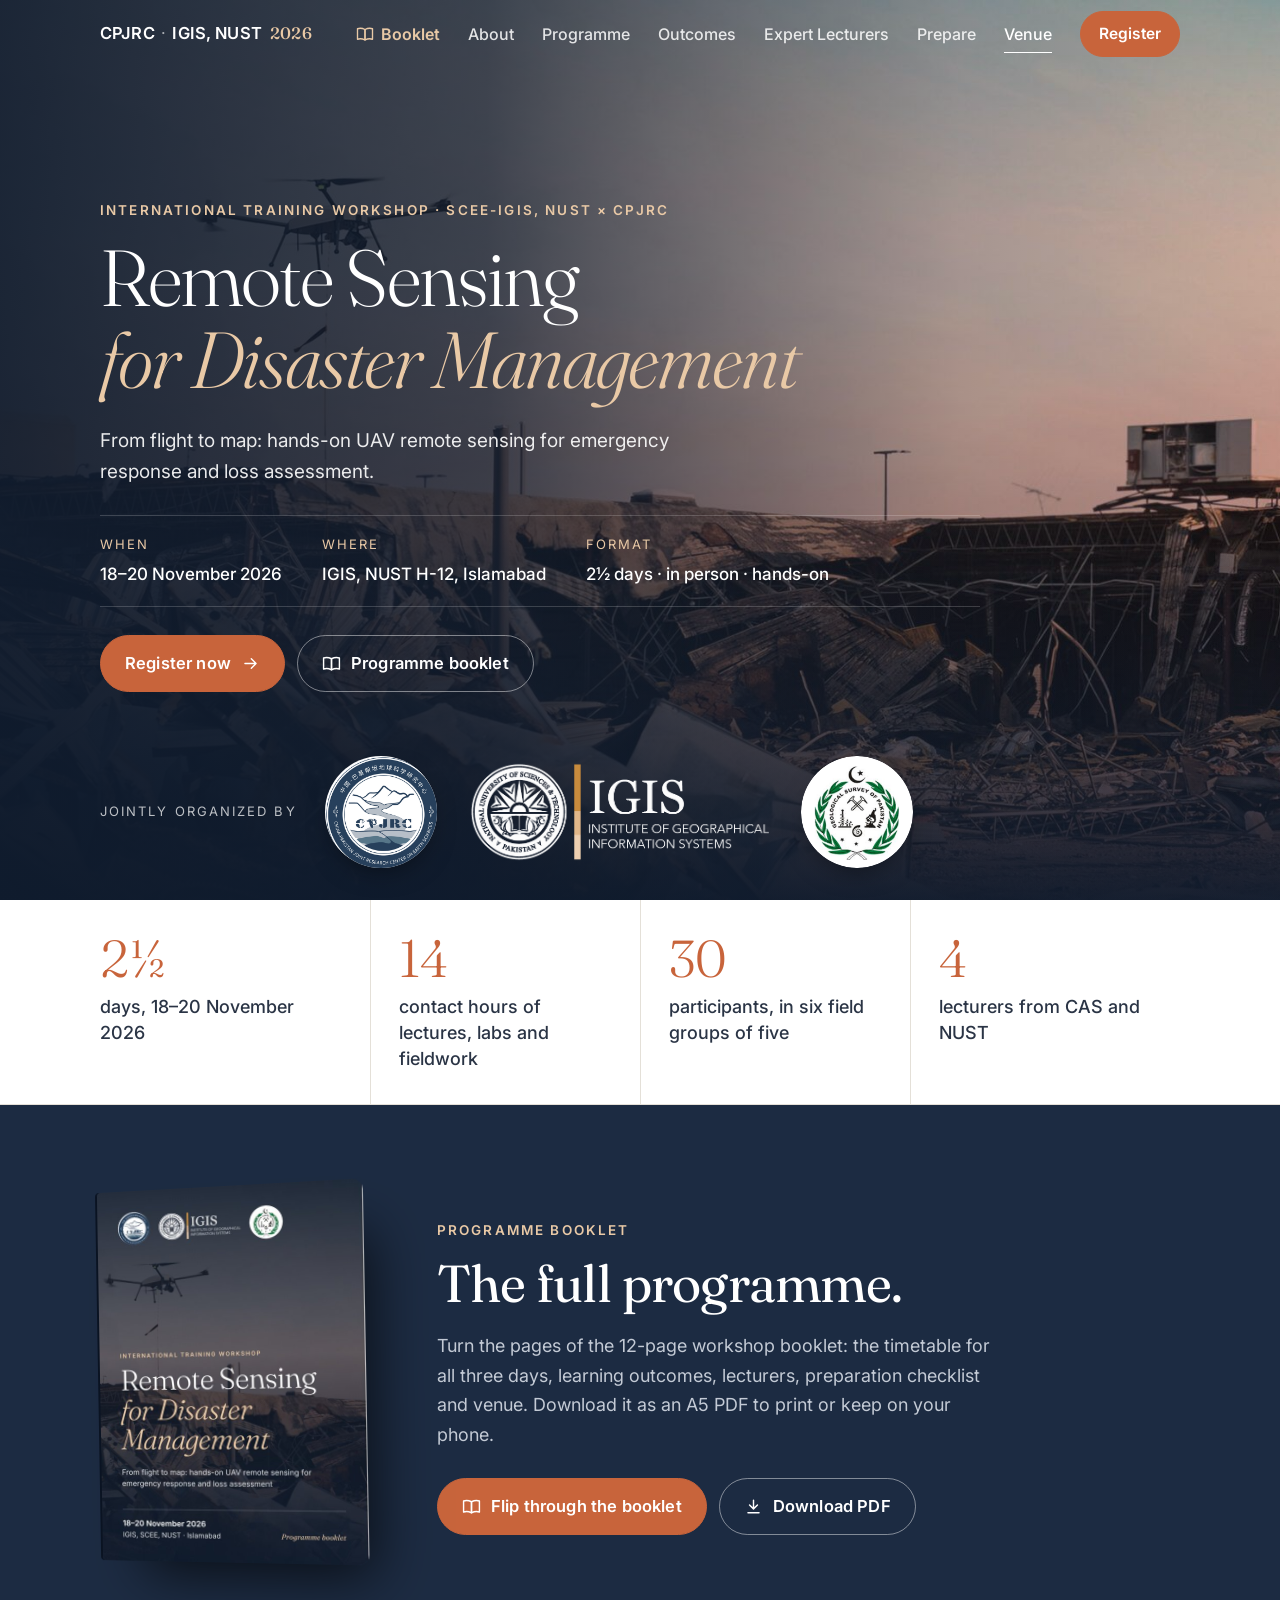
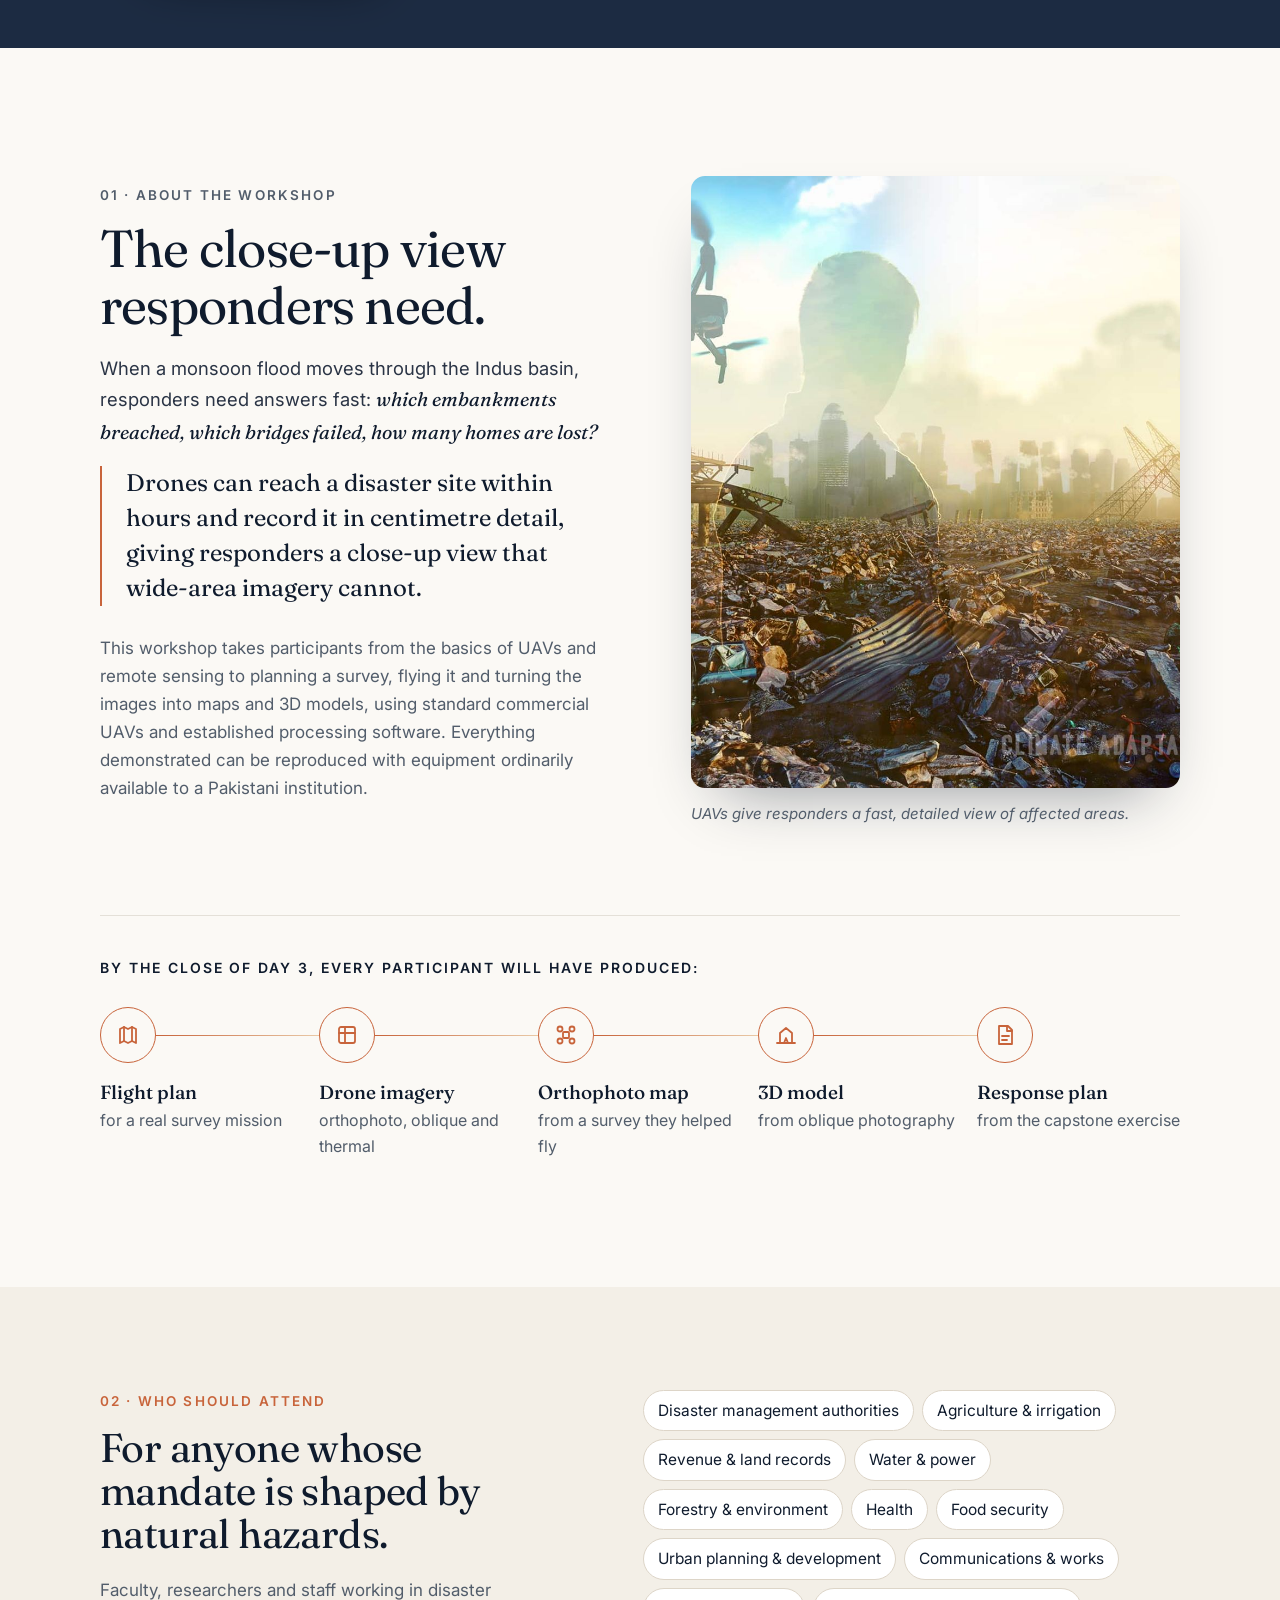
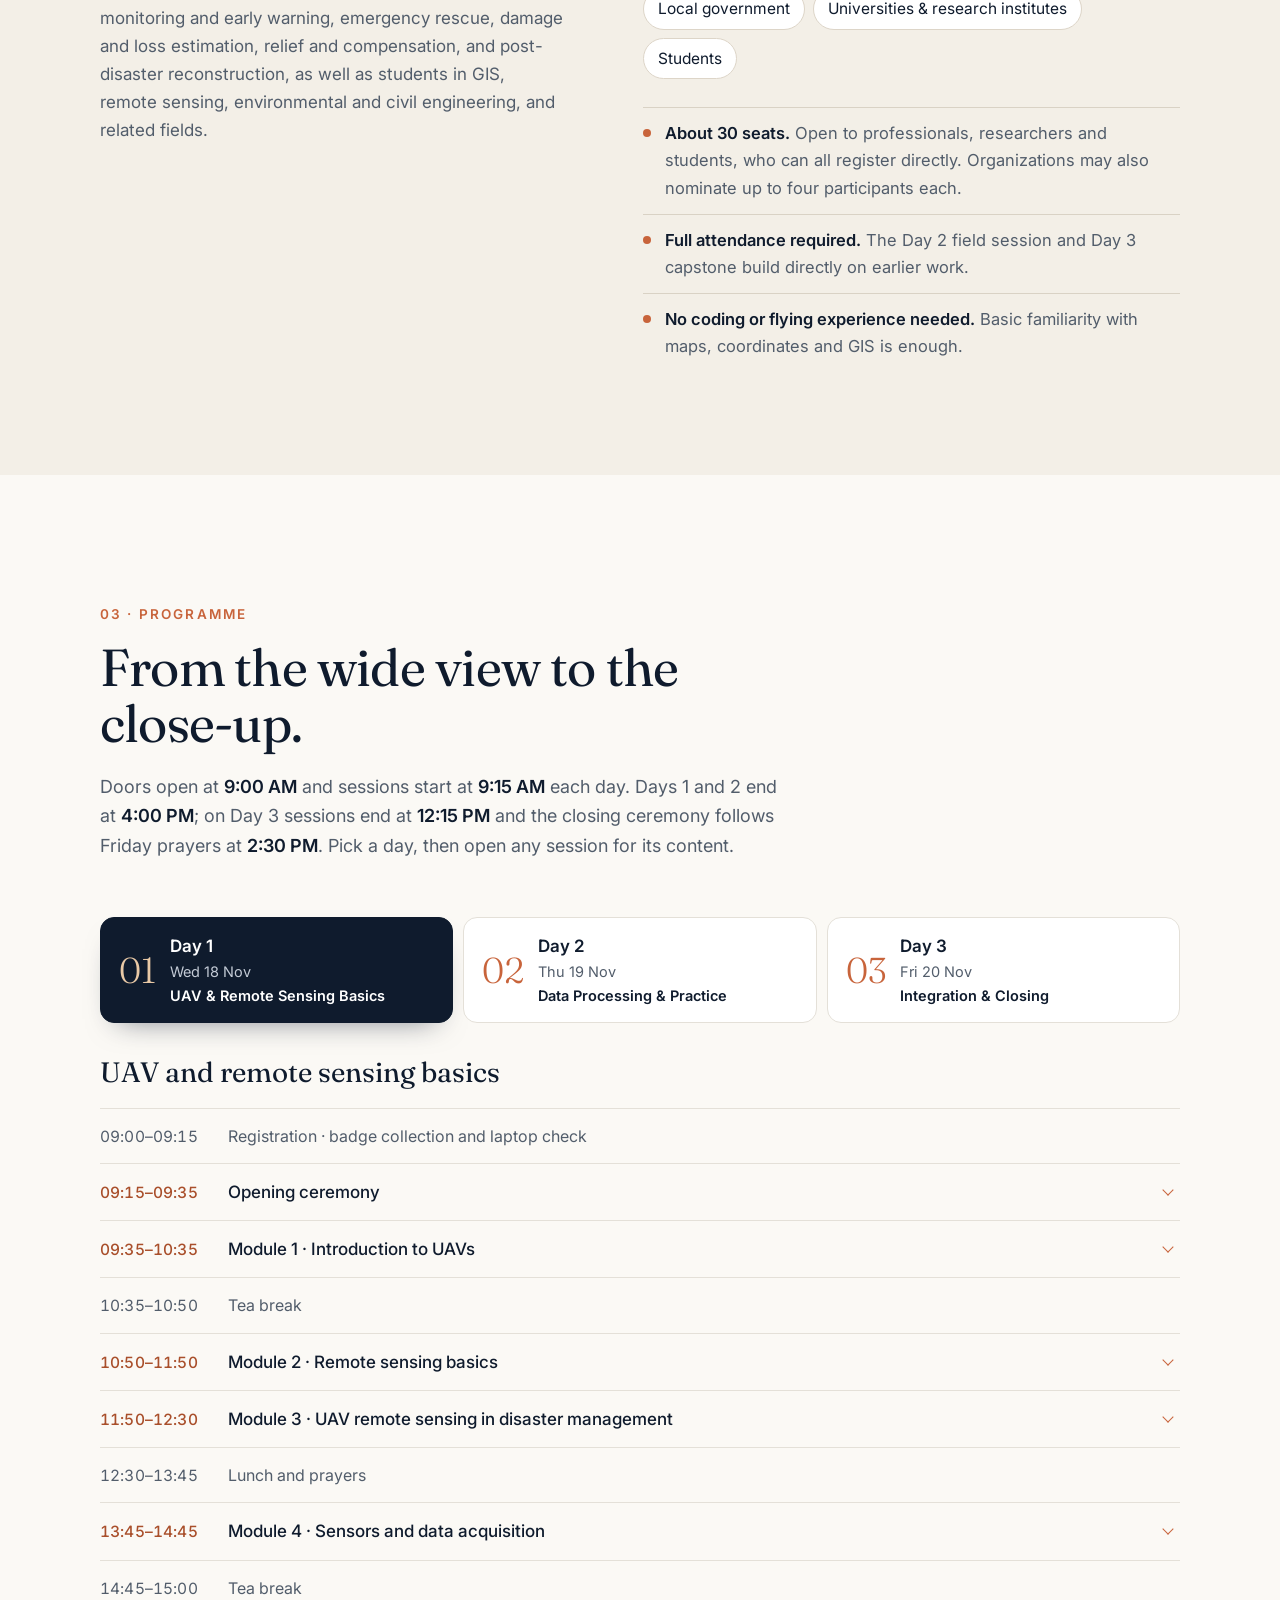
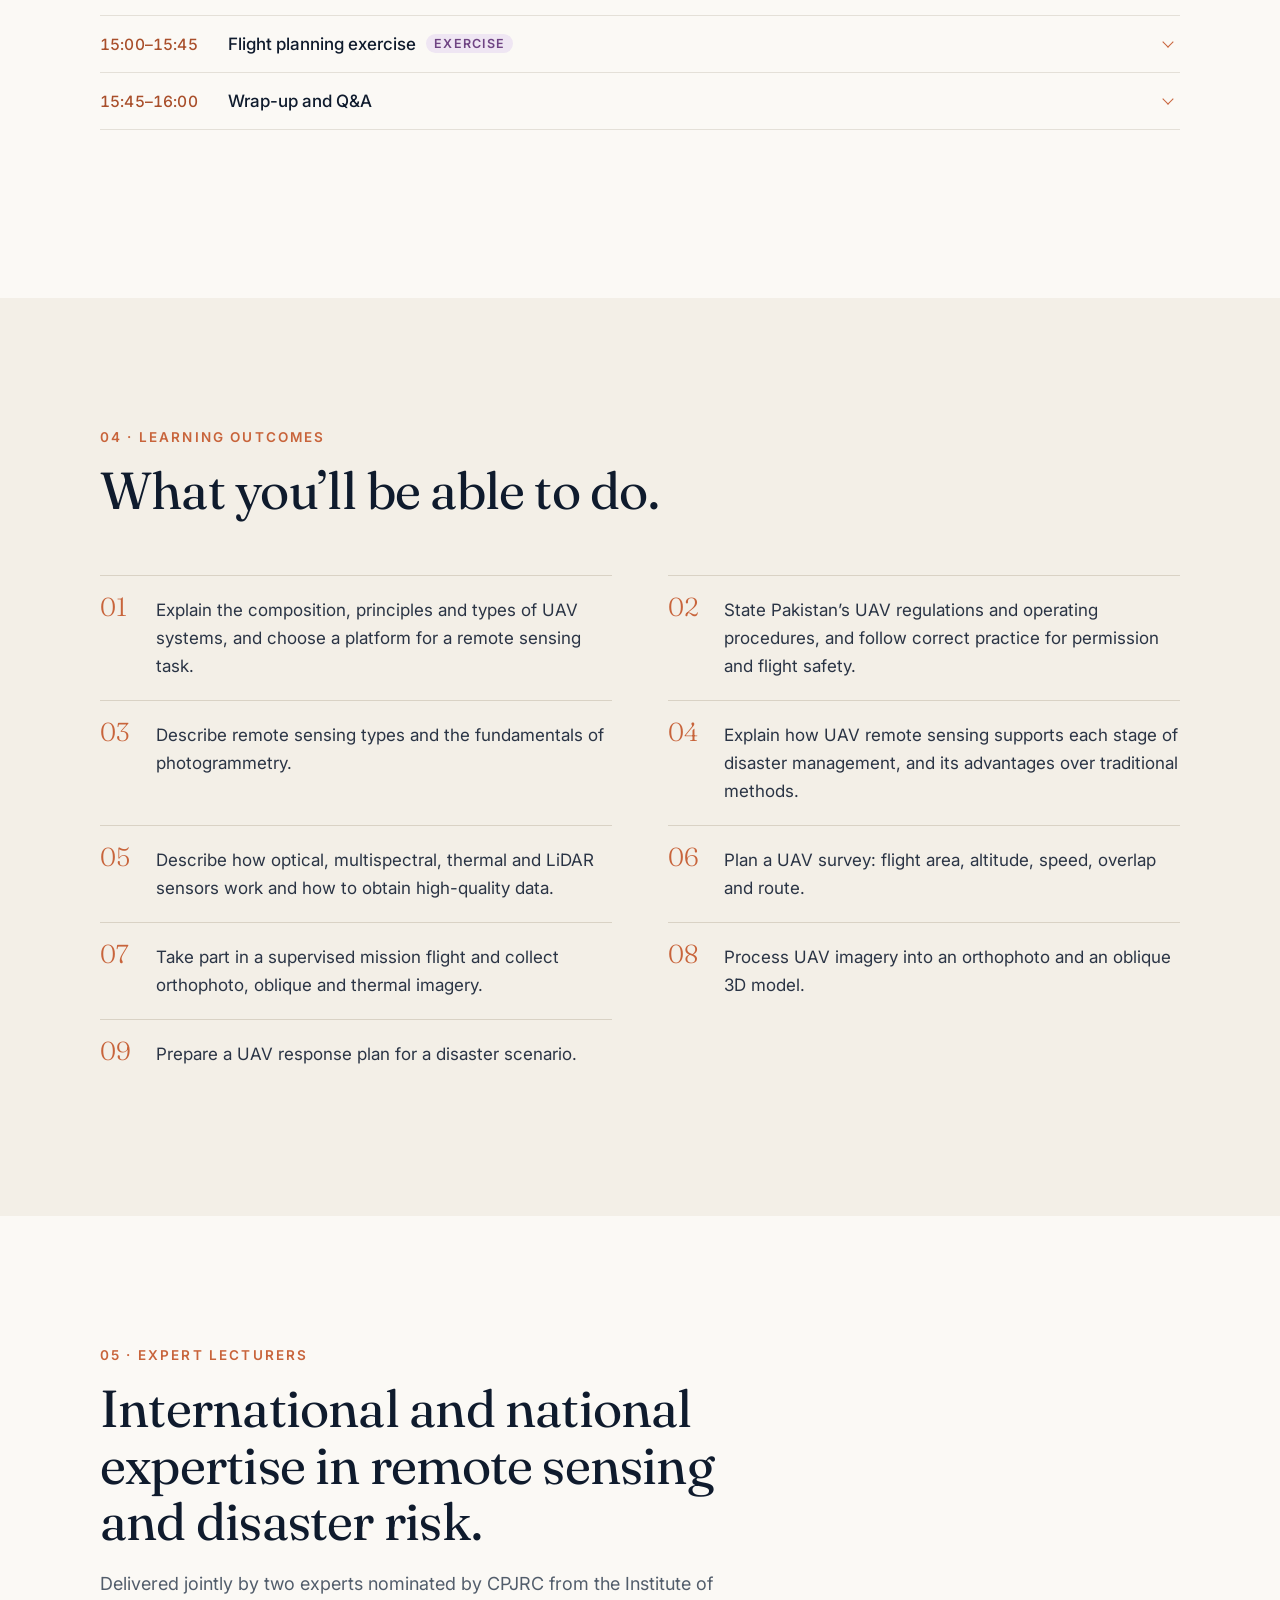
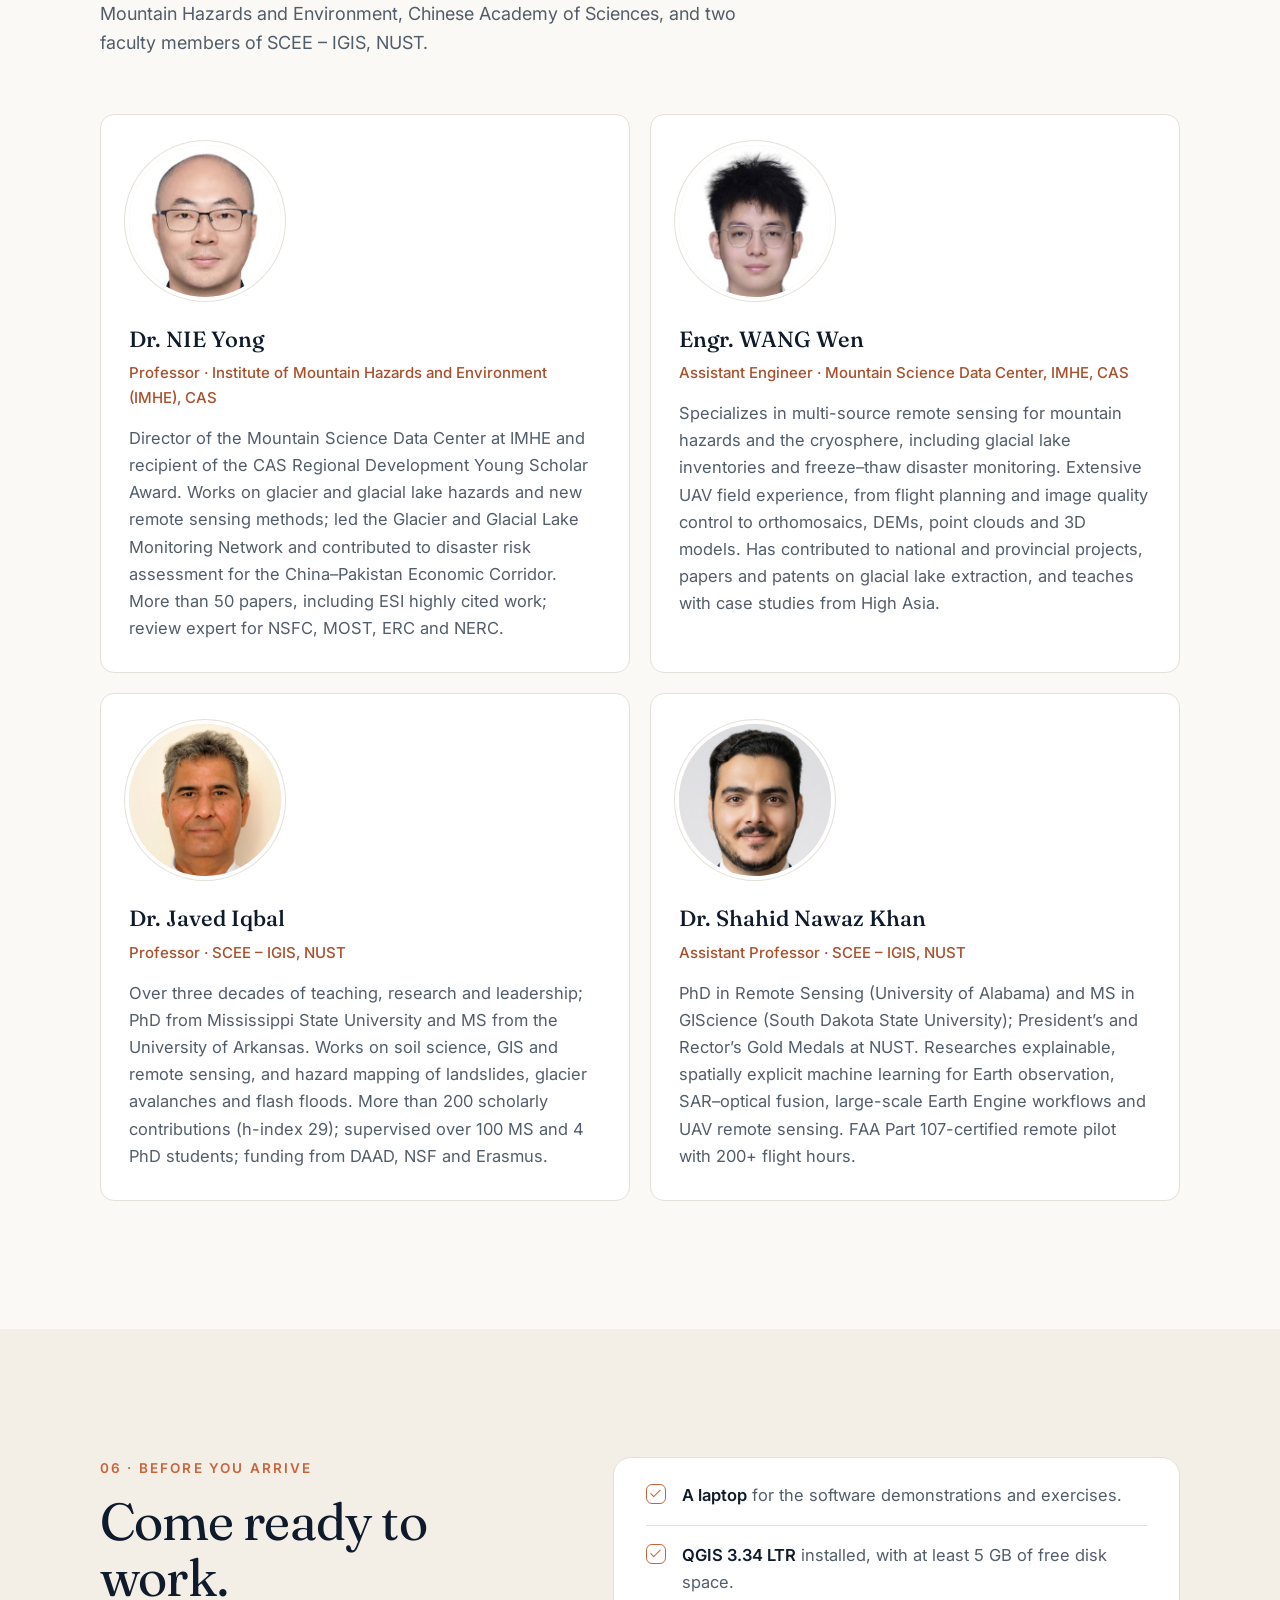
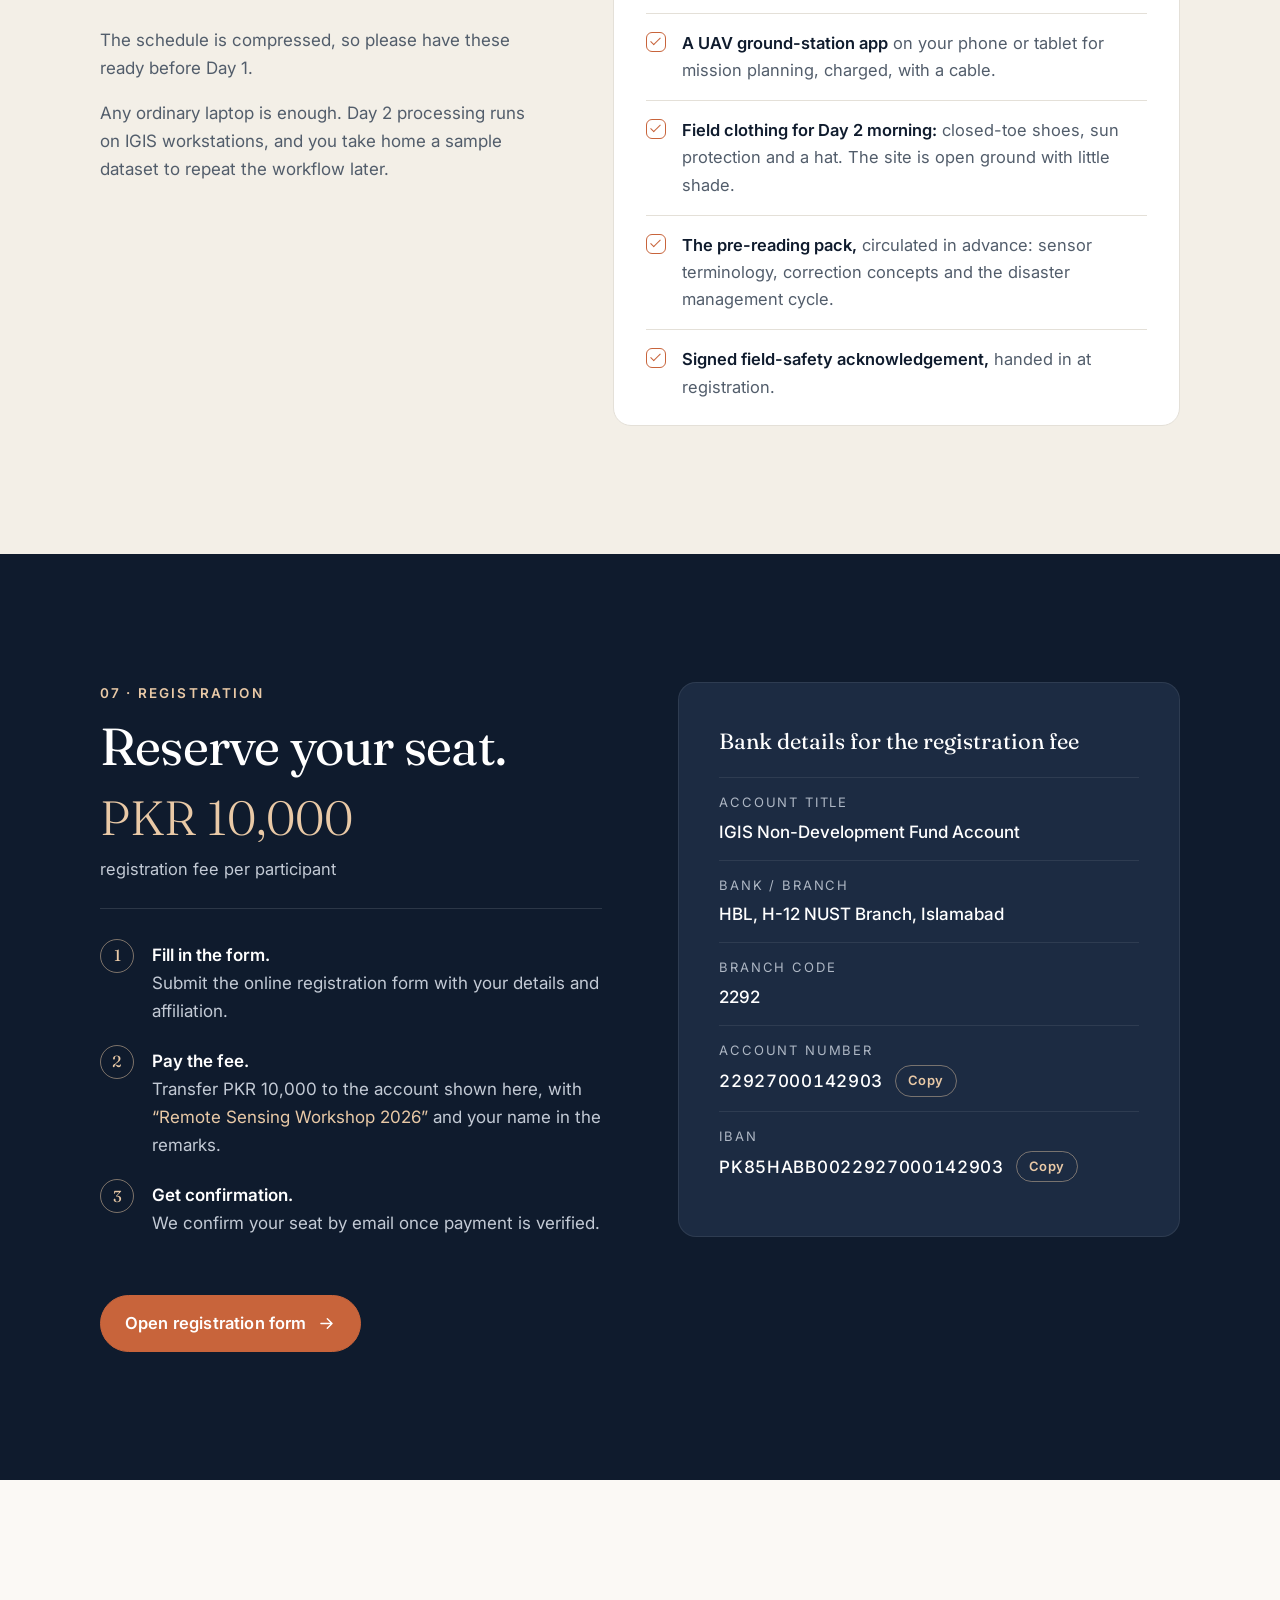
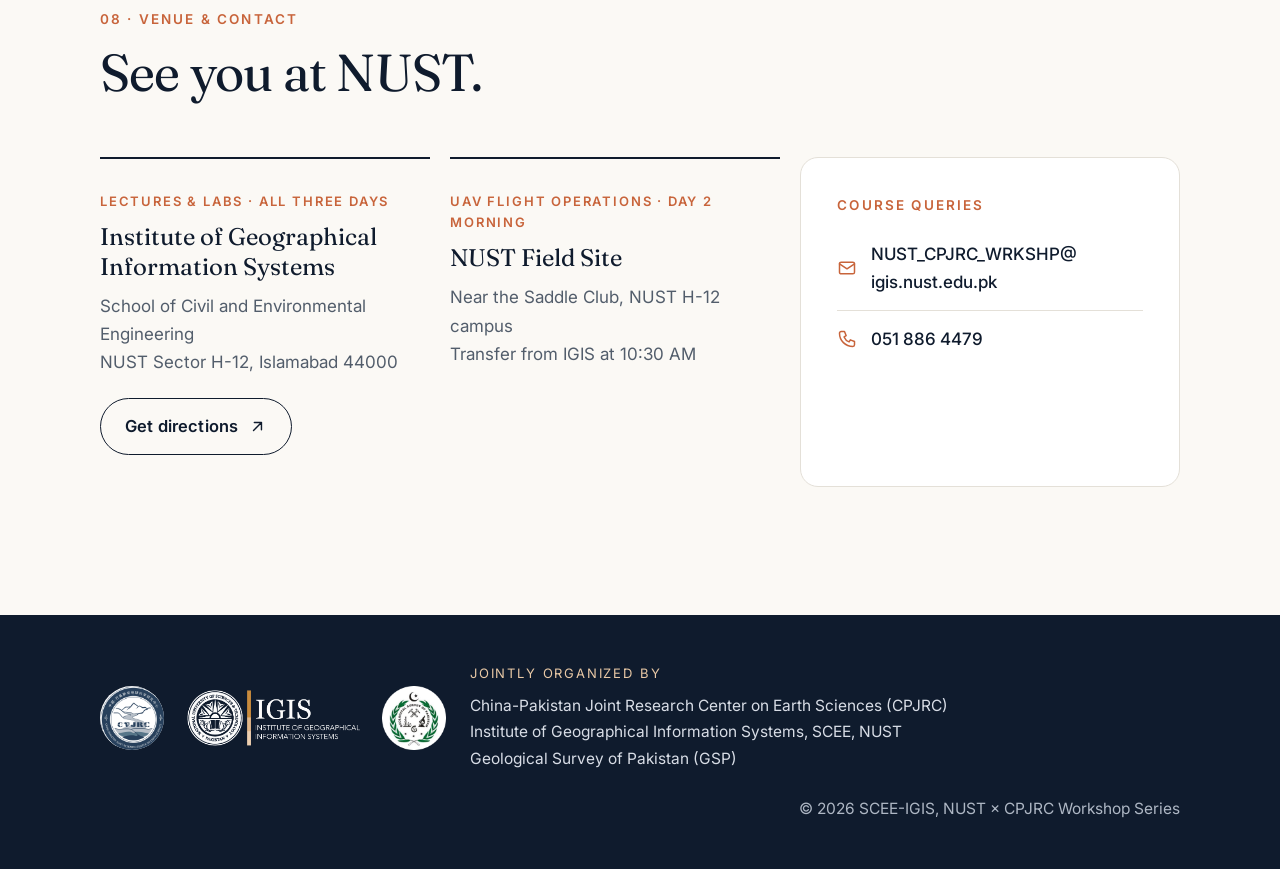
==== commit f346c1e9: "Rename Module 6 and tone down satellite wording Module 6 becomes 'Remote sensing in disaster respons" ====
--- a/index.html
+++ b/index.html
@@ -4,12 +4,12 @@
   <meta charset="UTF-8">
   <meta name="viewport" content="width=device-width, initial-scale=1">
   <title>Remote Sensing for Disaster Management · 18–20 Nov 2026 | SCEE-IGIS, NUST × CPJRC</title>
-  <meta name="description" content="International training workshop at NUST, Islamabad, 18–20 November 2026: from satellite constellations to UAV systems, an integrated observation chain for emergency response and loss assessment.">
-  <meta name="keywords" content="remote sensing, UAV, drone, satellite, disaster management, NUST, CPJRC, IGIS, SCEE, training, workshop">
+  <meta name="description" content="International training workshop at NUST, Islamabad, 18–20 November 2026: hands-on UAV remote sensing for emergency response and loss assessment.">
+  <meta name="keywords" content="remote sensing, UAV, drone, photogrammetry, disaster management, NUST, CPJRC, IGIS, SCEE, training, workshop">
   <meta name="theme-color" content="#0f1b2d">
   <link rel="canonical" href="https://nustcpjrcworkshopseries.github.io/">
   <meta property="og:title" content="Remote Sensing for Disaster Management · 18–20 November 2026">
-  <meta property="og:description" content="From satellite constellations to UAV systems: an integrated observation chain for emergency response and loss assessment. SCEE-IGIS, NUST × CPJRC, Islamabad.">
+  <meta property="og:description" content="From flight to map: hands-on UAV remote sensing for emergency response and loss assessment. SCEE-IGIS, NUST × CPJRC, Islamabad.">
   <meta property="og:image" content="https://nustcpjrcworkshopseries.github.io/assets/hero.jpg">
   <link rel="icon" href="assets/cpjrc-logo.png">
 
@@ -65,7 +65,7 @@
     <div class="hero__inner">
       <p class="eyebrow eyebrow--light">International Training Workshop · SCEE-IGIS, NUST × CPJRC</p>
       <h1 class="hero__title">Remote Sensing <span>for Disaster Management</span></h1>
-      <p class="hero__lead">From satellite constellations to UAV systems: an integrated observation chain for emergency response and loss assessment.</p>
+      <p class="hero__lead">From flight to map: hands-on UAV remote sensing for emergency response and loss assessment.</p>
 
       <dl class="hero__meta">
         <div><dt>When</dt><dd data-event-dates>18–20 November 2026</dd></div>
@@ -143,16 +143,16 @@
       <div class="wrap about">
         <div class="about__text">
           <p class="eyebrow">01 · About the workshop</p>
-          <h2 class="section__title">Two scales. One observation chain.</h2>
-          <p class="about__lede">When a monsoon flood moves through the Indus basin, responders need two answers at once: <em>how far has the water spread, and who is affected?</em> Then: <em>which embankments breached, which bridges failed, how many homes are lost?</em></p>
+          <h2 class="section__title">The close-up view responders need.</h2>
+          <p class="about__lede">When a monsoon flood moves through the Indus basin, responders need answers fast: <em>which embankments breached, which bridges failed, how many homes are lost?</em></p>
           <blockquote class="about__quote">
-            No single sensing platform can effectively address both. Used in a deliberate sequence, satellites and UAVs create an observation chain far more effective than either alone.
+            Drones can reach a disaster site within hours and record it in centimetre detail, giving responders a close-up view that wide-area imagery cannot.
           </blockquote>
-          <p>Satellite constellations give extent, repeatability and free archives, but cannot see a cracked pier. UAVs give centimetre detail, oblique views and same-day deployment, but cannot cover 100,000 km². This workshop teaches the handover between them, using openly licensed satellite data, browser-based cloud computing and standard commercial UAVs. Everything demonstrated can be reproduced with equipment and accounts ordinarily available to a Pakistani institution.</p>
+          <p>This workshop takes participants from the basics of UAVs and remote sensing to planning a survey, flying it and turning the images into maps and 3D models, using standard commercial UAVs and established processing software. Everything demonstrated can be reproduced with equipment ordinarily available to a Pakistani institution.</p>
         </div>
         <figure class="about__figure">
           <img src="assets/field.jpg" alt="A drone surveying terrain for disaster response" loading="lazy" width="1680" height="1123">
-          <figcaption>Satellite screening directs UAV tasking; UAV products validate the satellite picture.</figcaption>
+          <figcaption>UAVs give responders a fast, detailed view of affected areas.</figcaption>
         </figure>
       </div>
 
@@ -285,8 +285,8 @@
               <h3>Integration, case studies &amp; rapid response</h3>
               <ol class="slots">
                 <li class="slot slot--break"><time>09:00–09:15</time><span>Arrival and tea</span></li>
-                <li class="slot"><details><summary><time>09:15–09:45</time><span>Module 6 · UAVs in a real disaster response</span></summary>
-                  <p>How UAV surveys fit into an emergency response: deciding where to fly, getting permissions quickly, turning imagery into products responders can use, and who does what, and how quickly.</p></details></li>
+                <li class="slot"><details><summary><time>09:15–09:45</time><span>Module 6 · Remote sensing in disaster response</span></summary>
+                  <p>How remote sensing supports a real emergency response: deciding where to look and where to fly, getting permissions quickly, turning imagery into products responders can use, and who does what, and how quickly.</p></details></li>
                 <li class="slot"><details><summary><time>09:45–10:20</time><span>Applied case studies</span></summary>
                   <p>Three Pakistani studies:</p>
                   <ul>
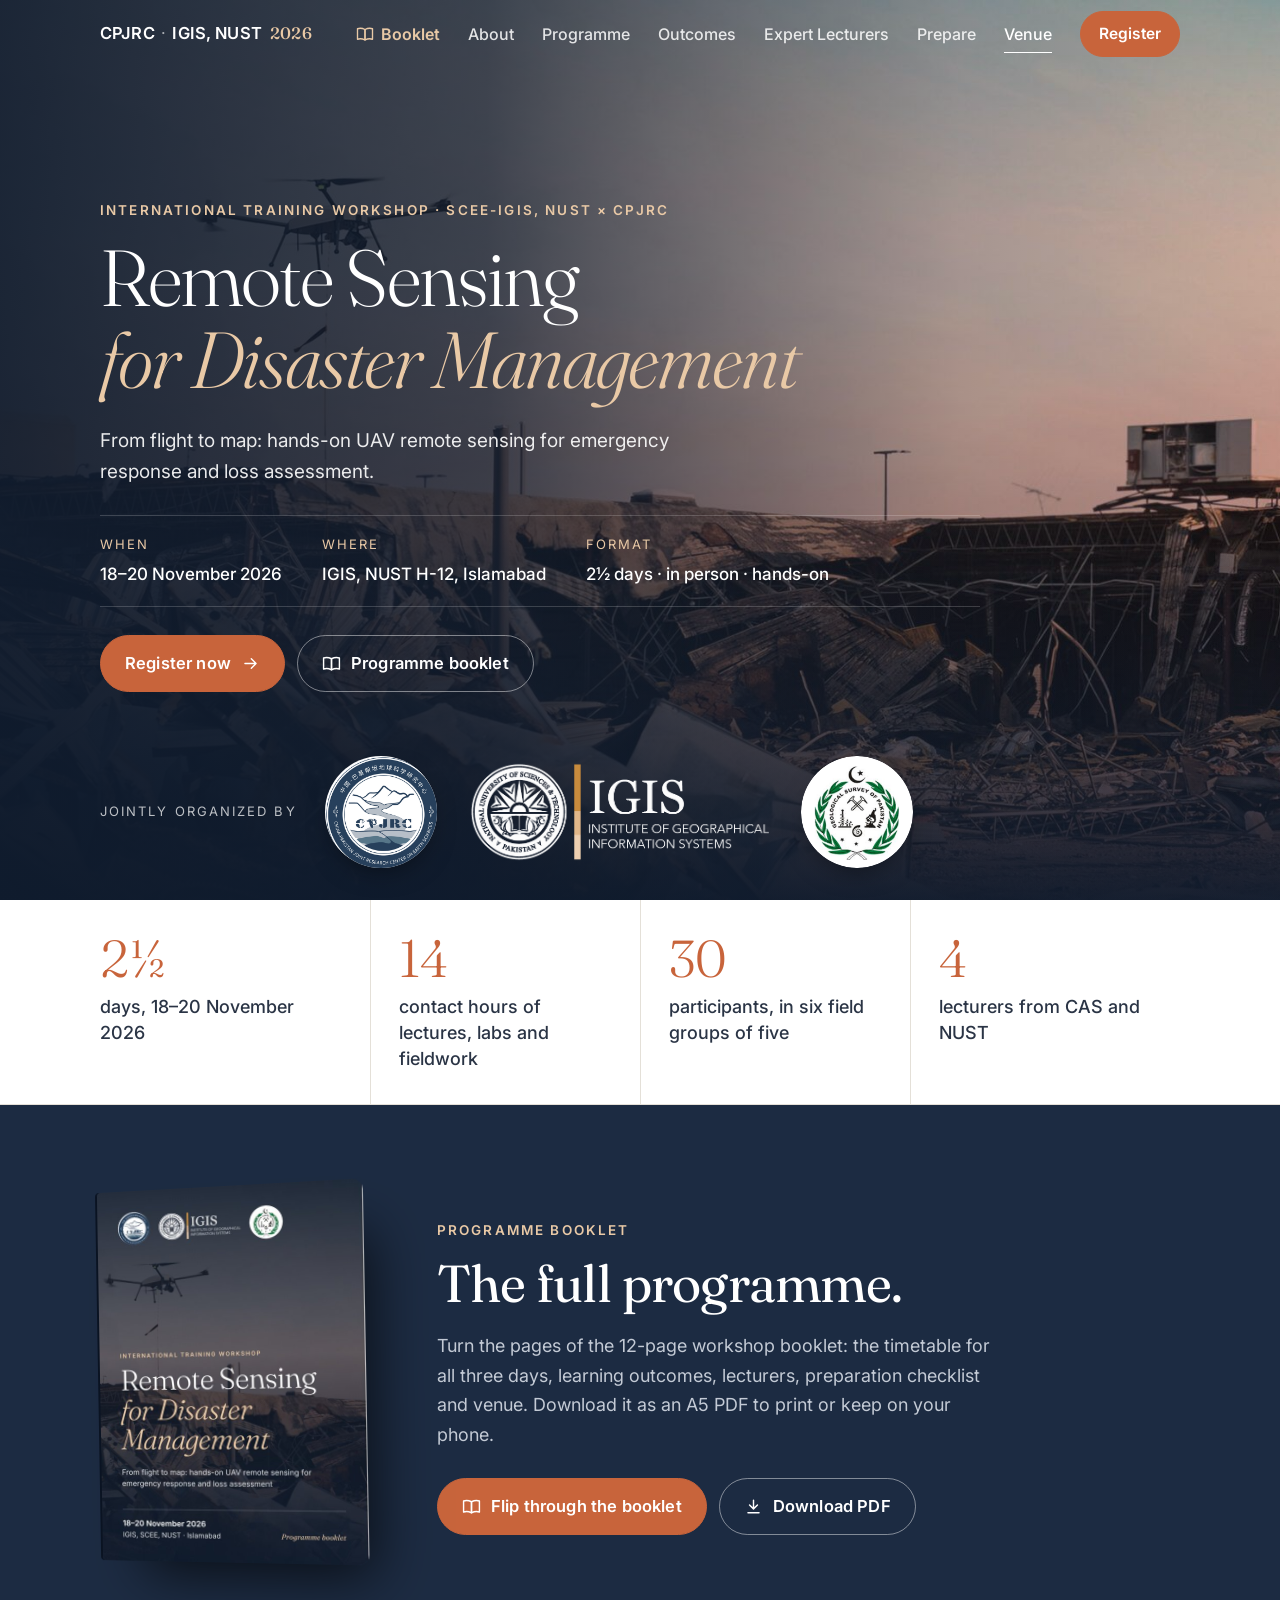
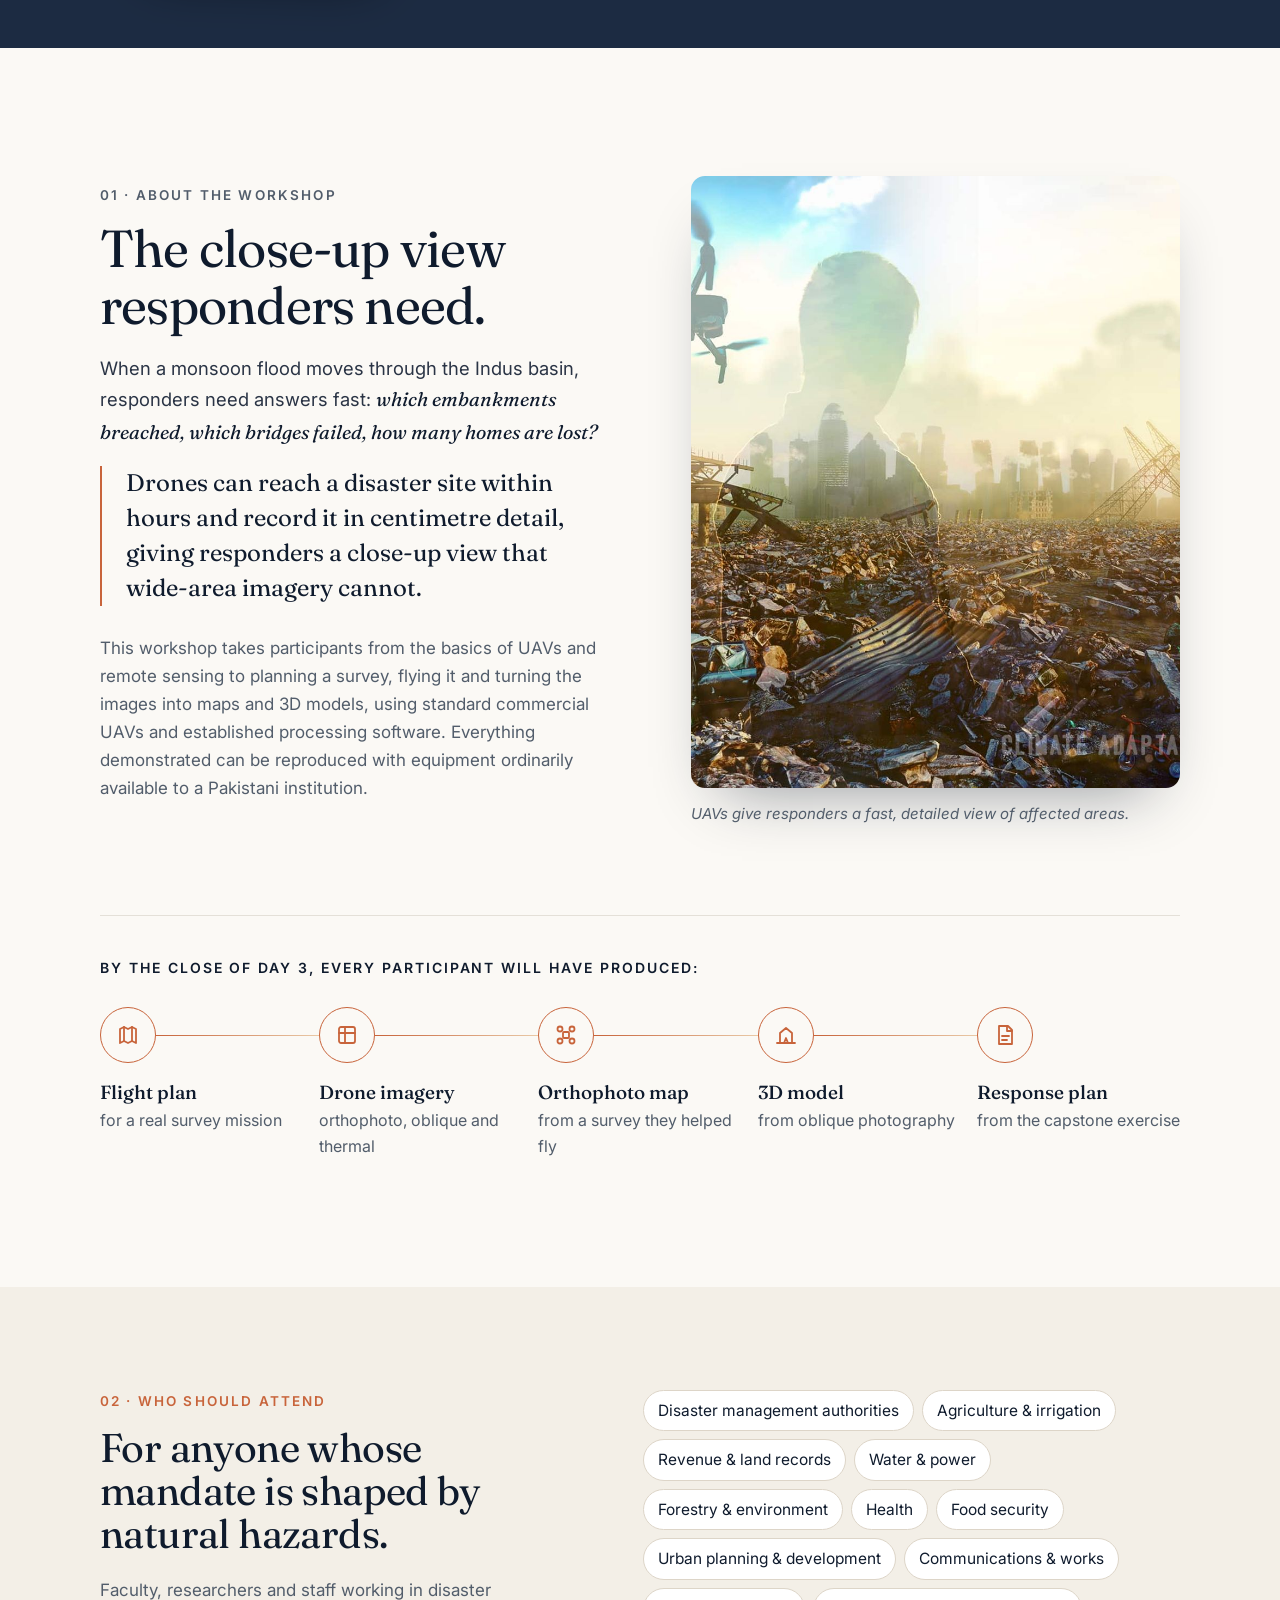
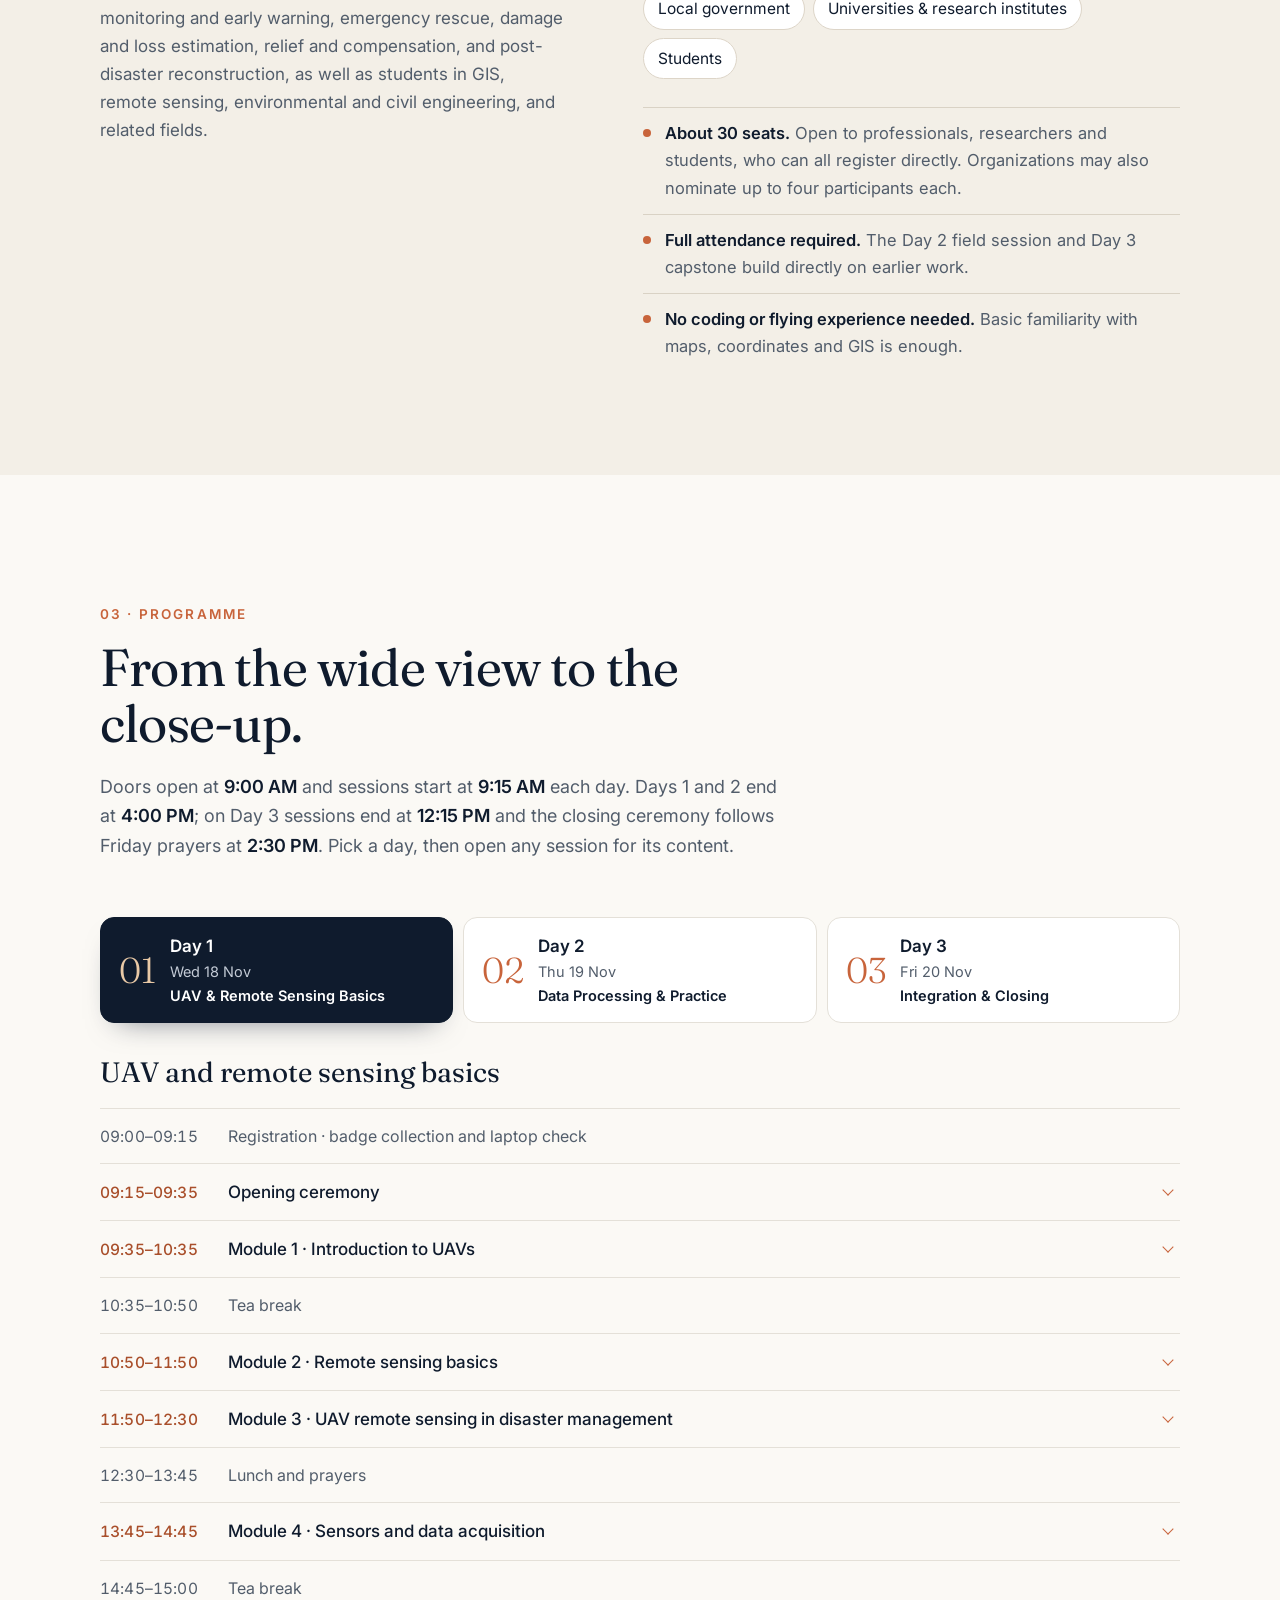
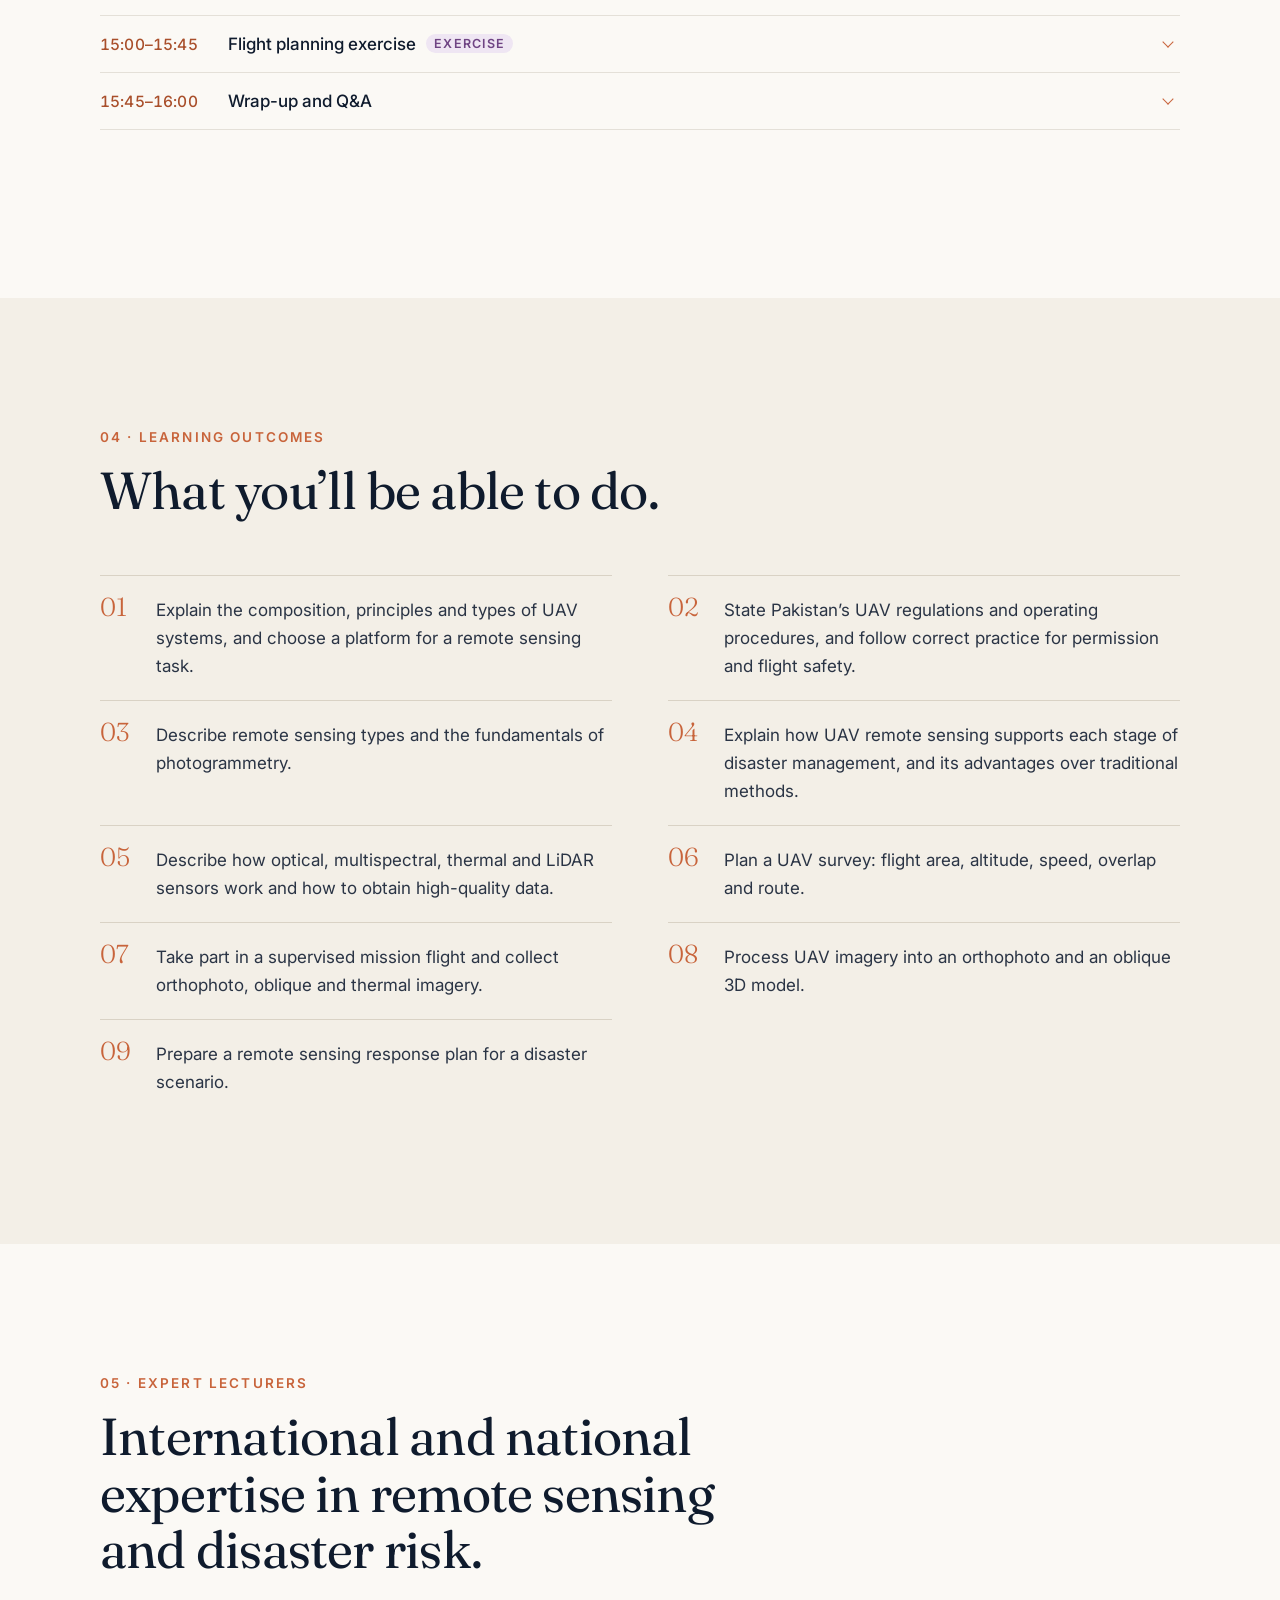
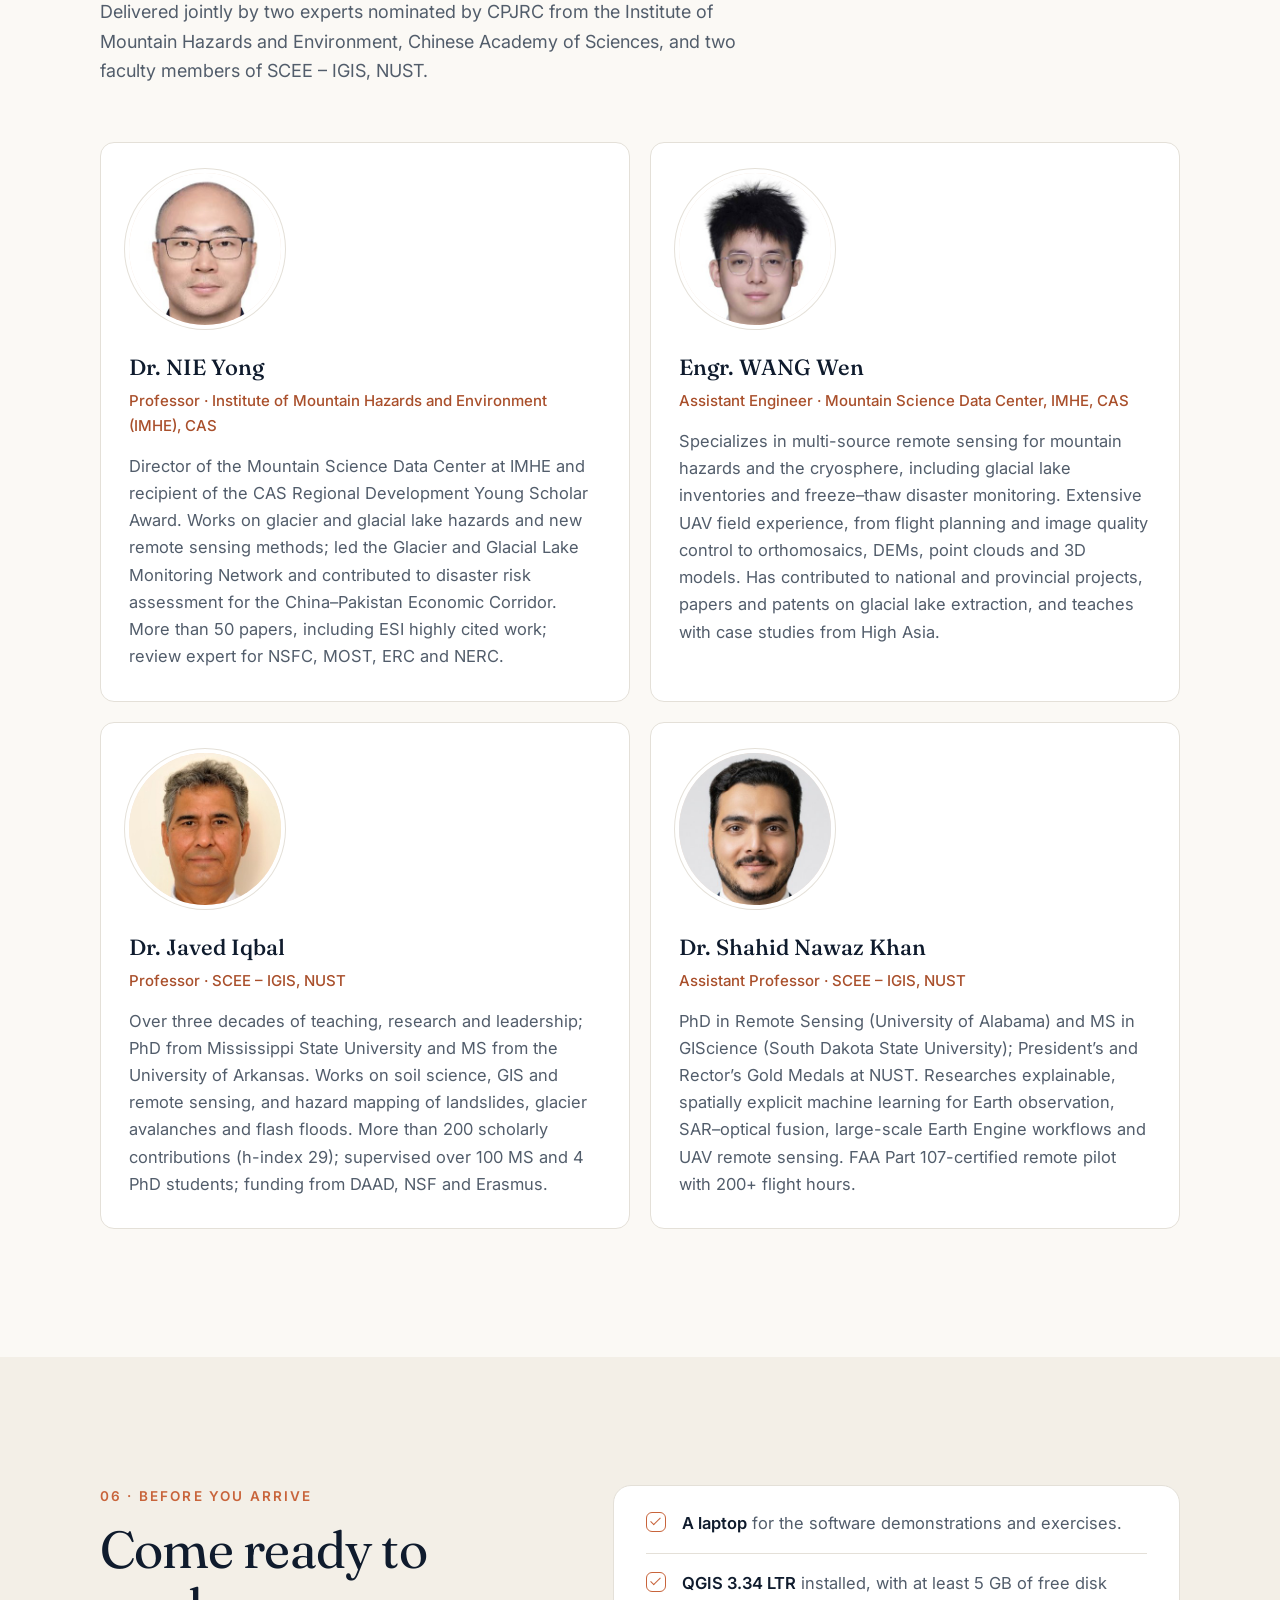
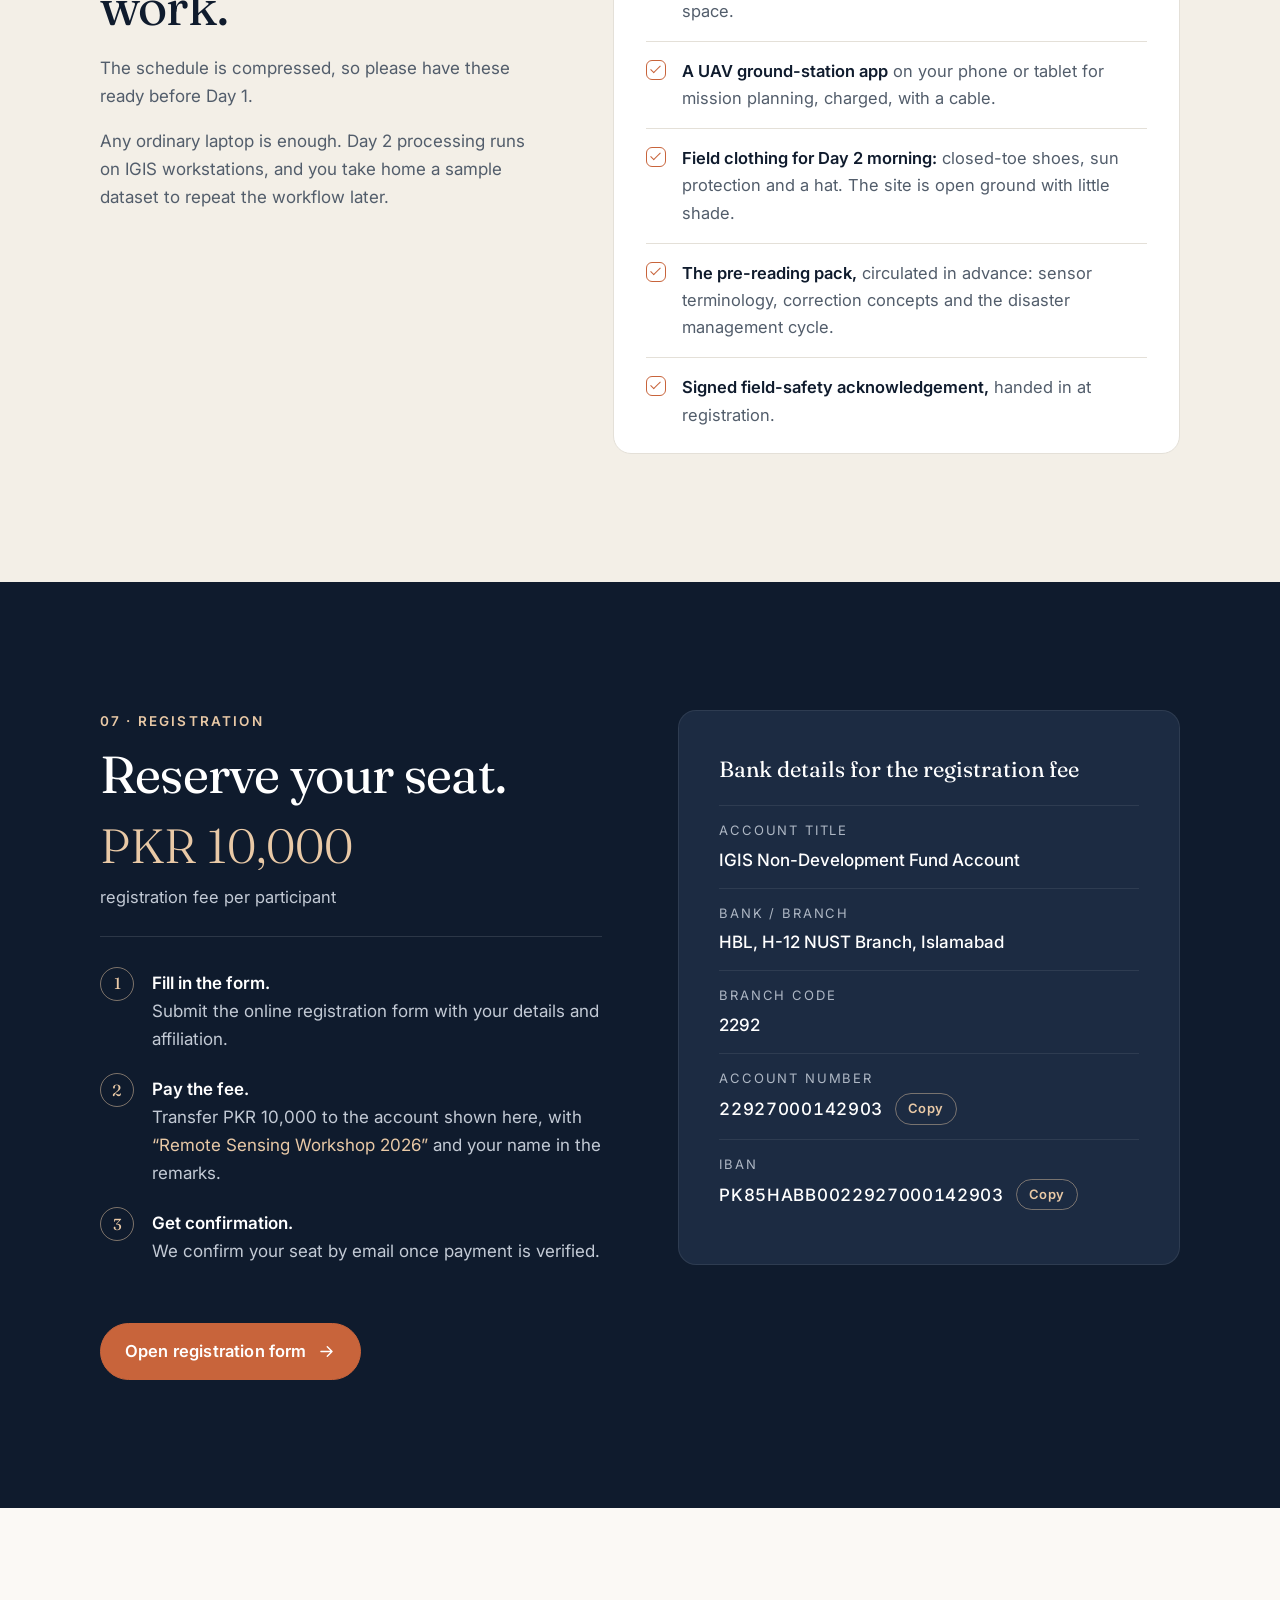
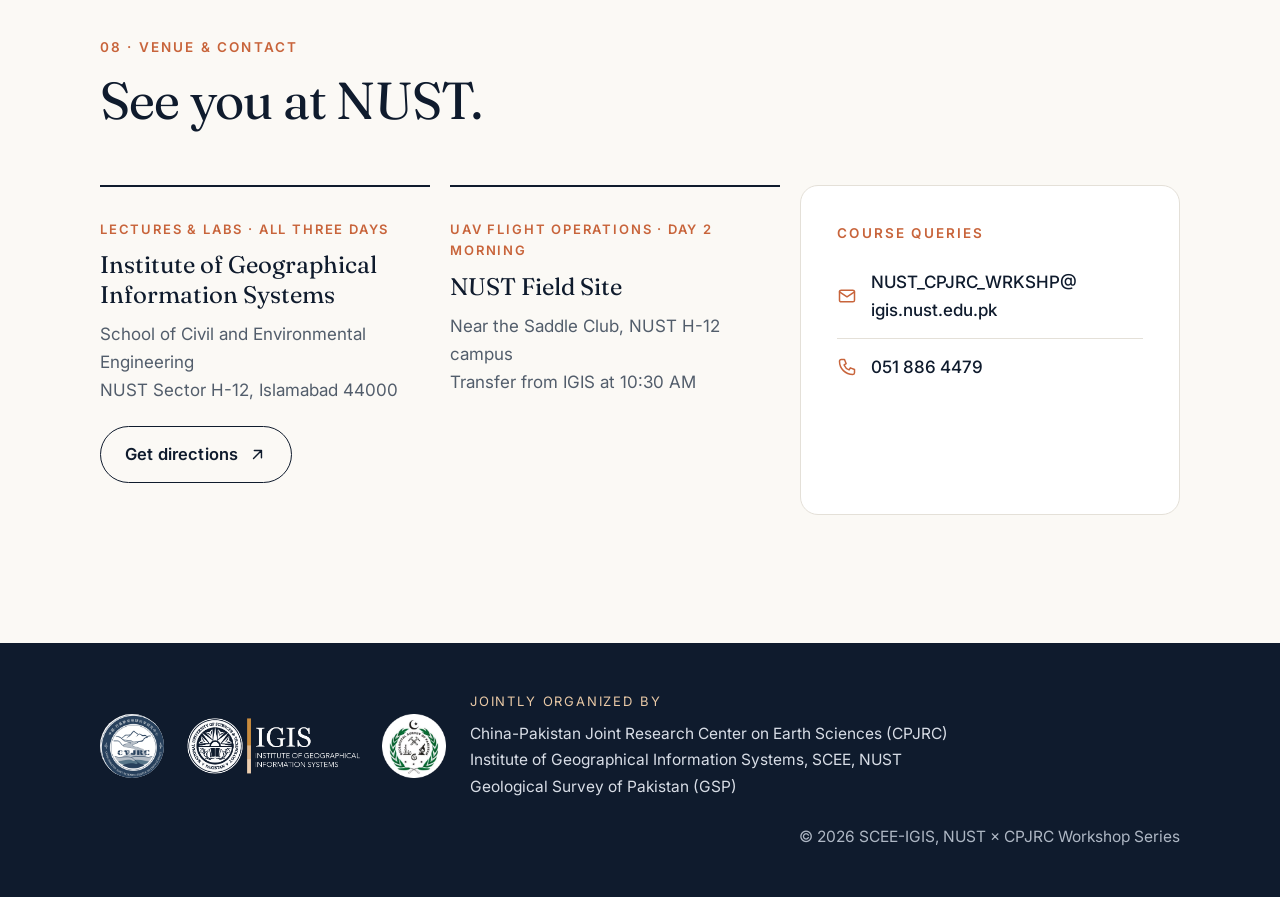
==== commit e3b916b5: "Day 3: call the capstone output a remote sensing response plan Co-Authored-By: Claude Opus 5.5 <nore" ====
--- a/index.html
+++ b/index.html
@@ -296,7 +296,7 @@
                   </ul></details></li>
                 <li class="slot slot--break"><time>10:20–10:30</time><span>Short break · scenario packs handed out</span></li>
                 <li class="slot slot--exercise"><details><summary><time>10:30–11:30</time><span>Capstone · Rapid-response simulation</span></summary>
-                  <p>Groups take a disaster scenario and prepare a short UAV response plan: what to survey and why, which aircraft and sensors to use, a flight plan, and the products they would deliver to responders. Scenarios include monsoon flooding in Dera Ghazi Khan, a glacial lake outburst in Hunza, urban flooding in Karachi and post-flood recovery in Sindh.</p></details></li>
+                  <p>Groups take a disaster scenario and prepare a short remote sensing response plan: what to survey and why, which data and sensors to use, how to collect them, and the products they would deliver to responders. Scenarios include monsoon flooding in Dera Ghazi Khan, a glacial lake outburst in Hunza, urban flooding in Karachi and post-flood recovery in Sindh.</p></details></li>
                 <li class="slot"><details><summary><time>11:30–12:15</time><span>Group presentations</span></summary>
                   <p>Each group presents its brief, with feedback from the instructors.</p></details></li>
                 <li class="slot slot--break"><time>12:15–14:30</time><span>Friday prayers and lunch</span></li>
@@ -325,7 +325,7 @@
           <li>Plan a UAV survey: flight area, altitude, speed, overlap and route.</li>
           <li>Take part in a supervised mission flight and collect orthophoto, oblique and thermal imagery.</li>
           <li>Process UAV imagery into an orthophoto and an oblique 3D model.</li>
-          <li>Prepare a UAV response plan for a disaster scenario.</li>
+          <li>Prepare a remote sensing response plan for a disaster scenario.</li>
         </ol>
       </div>
     </section>
